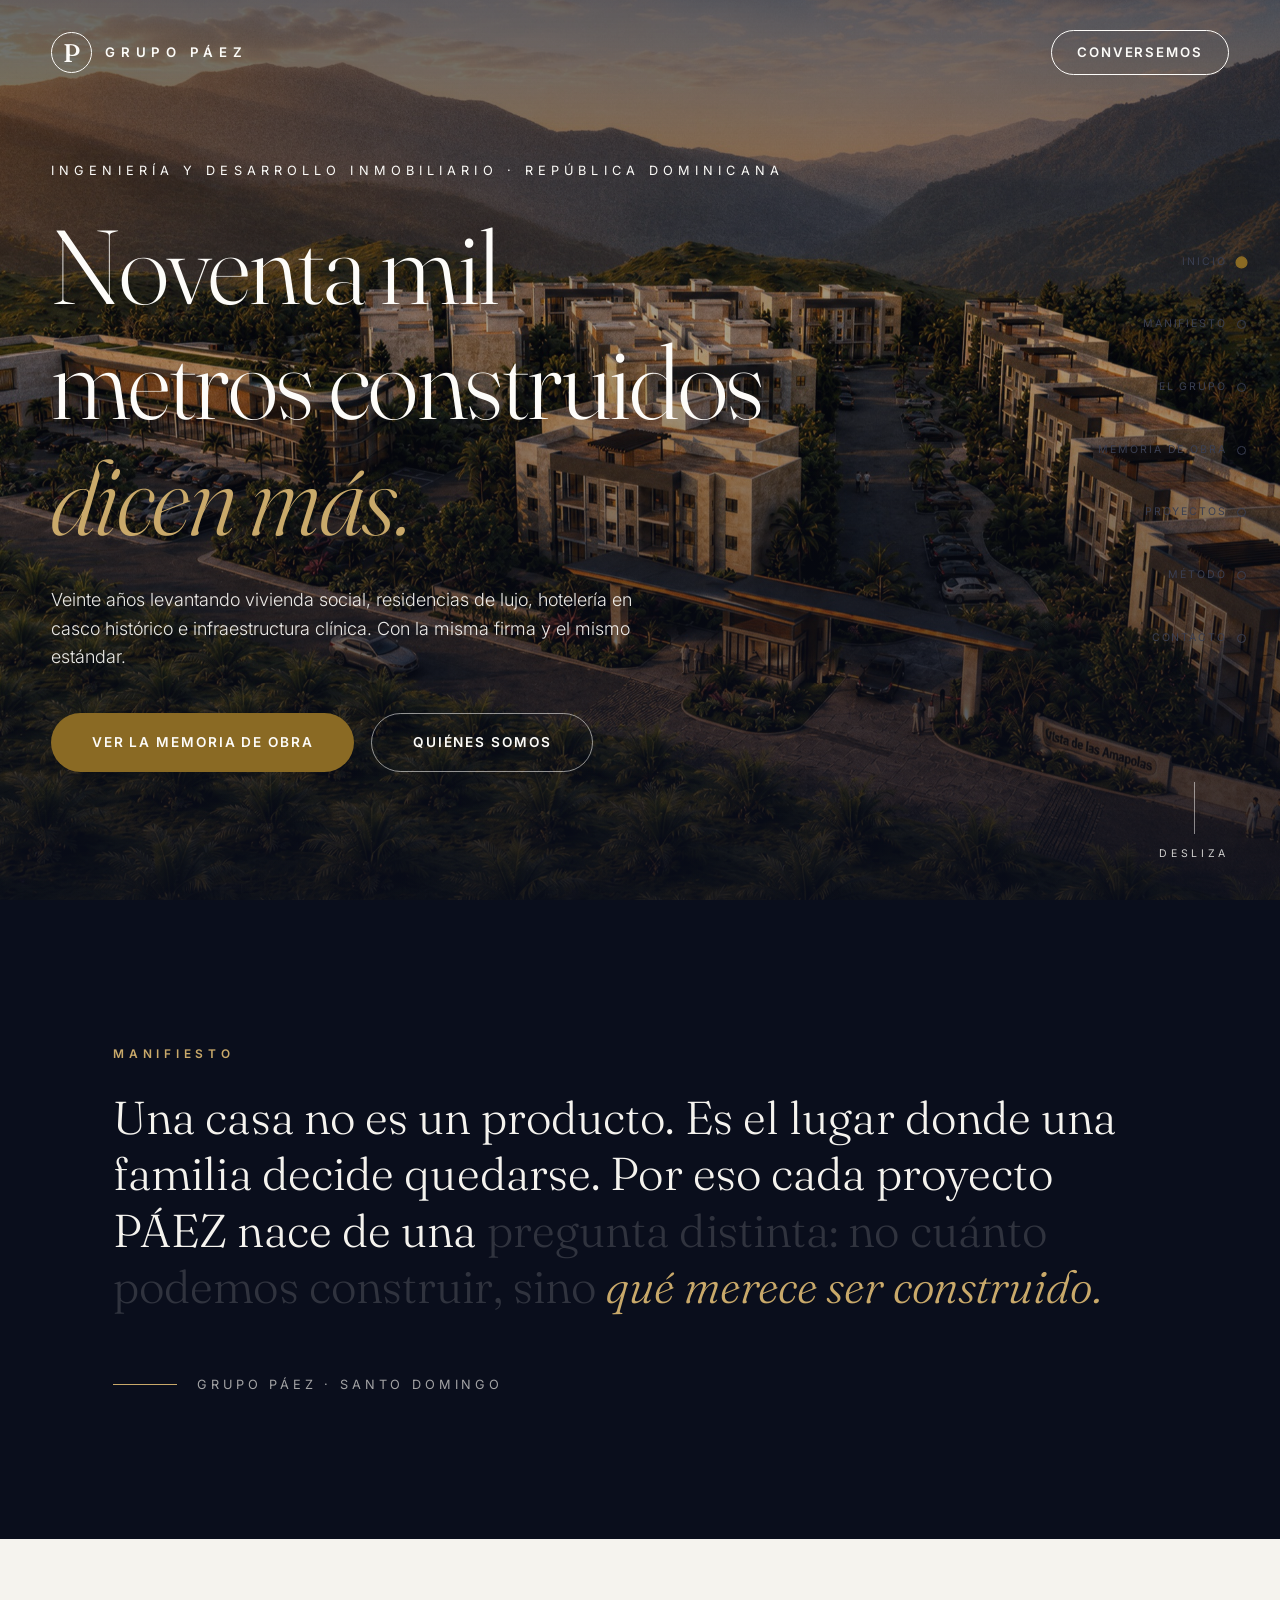
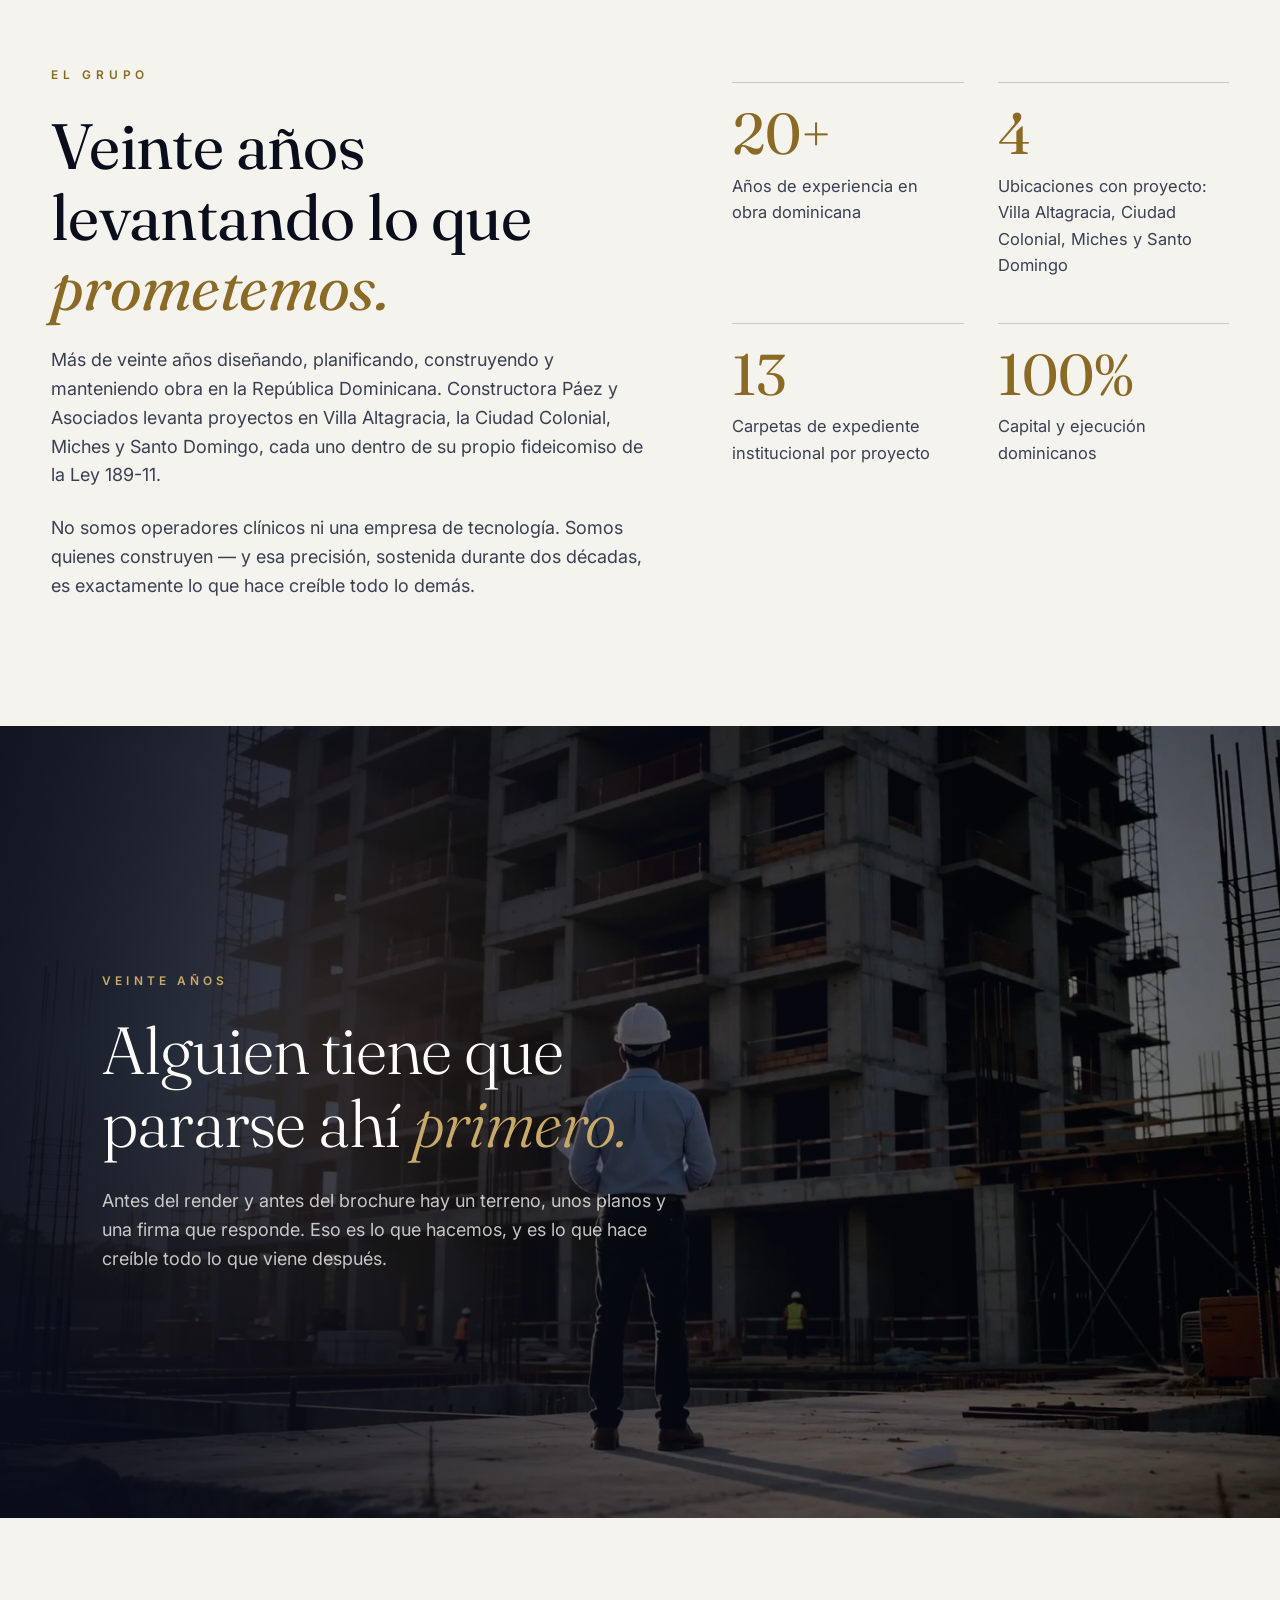
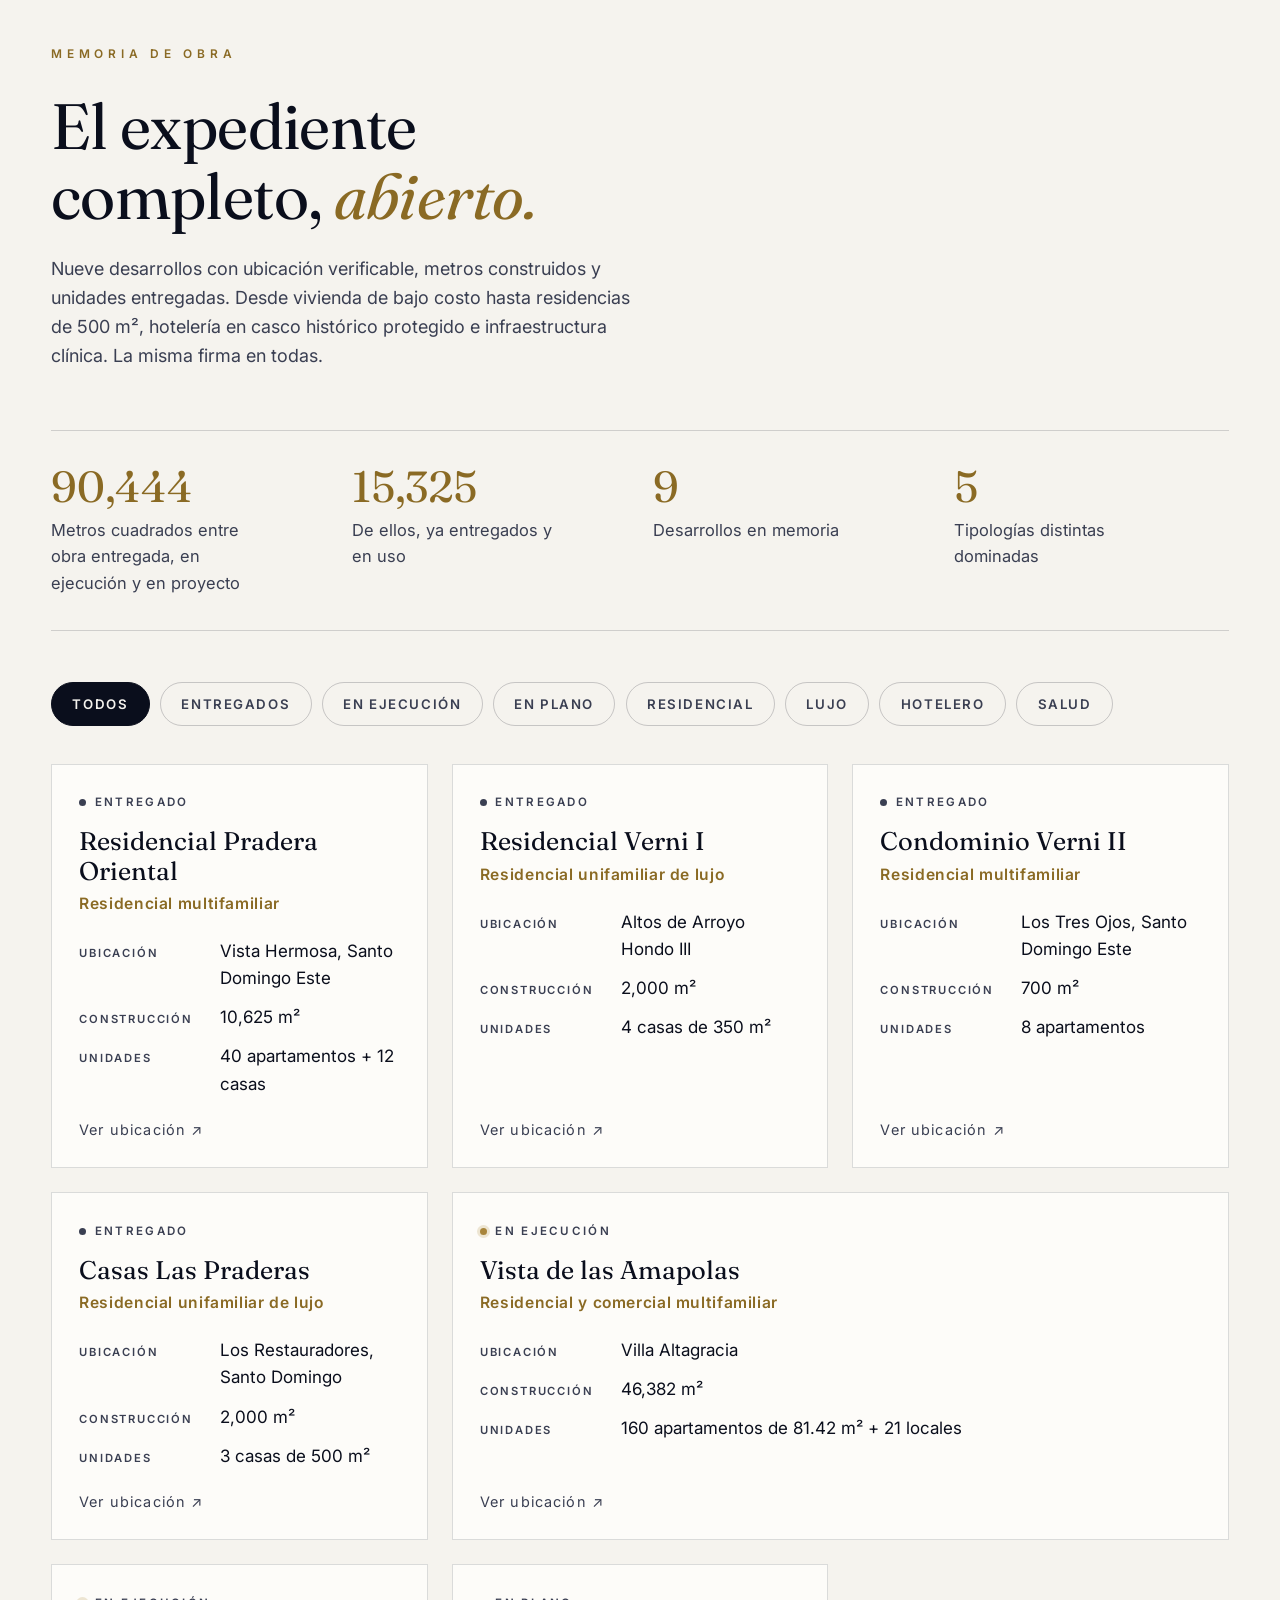
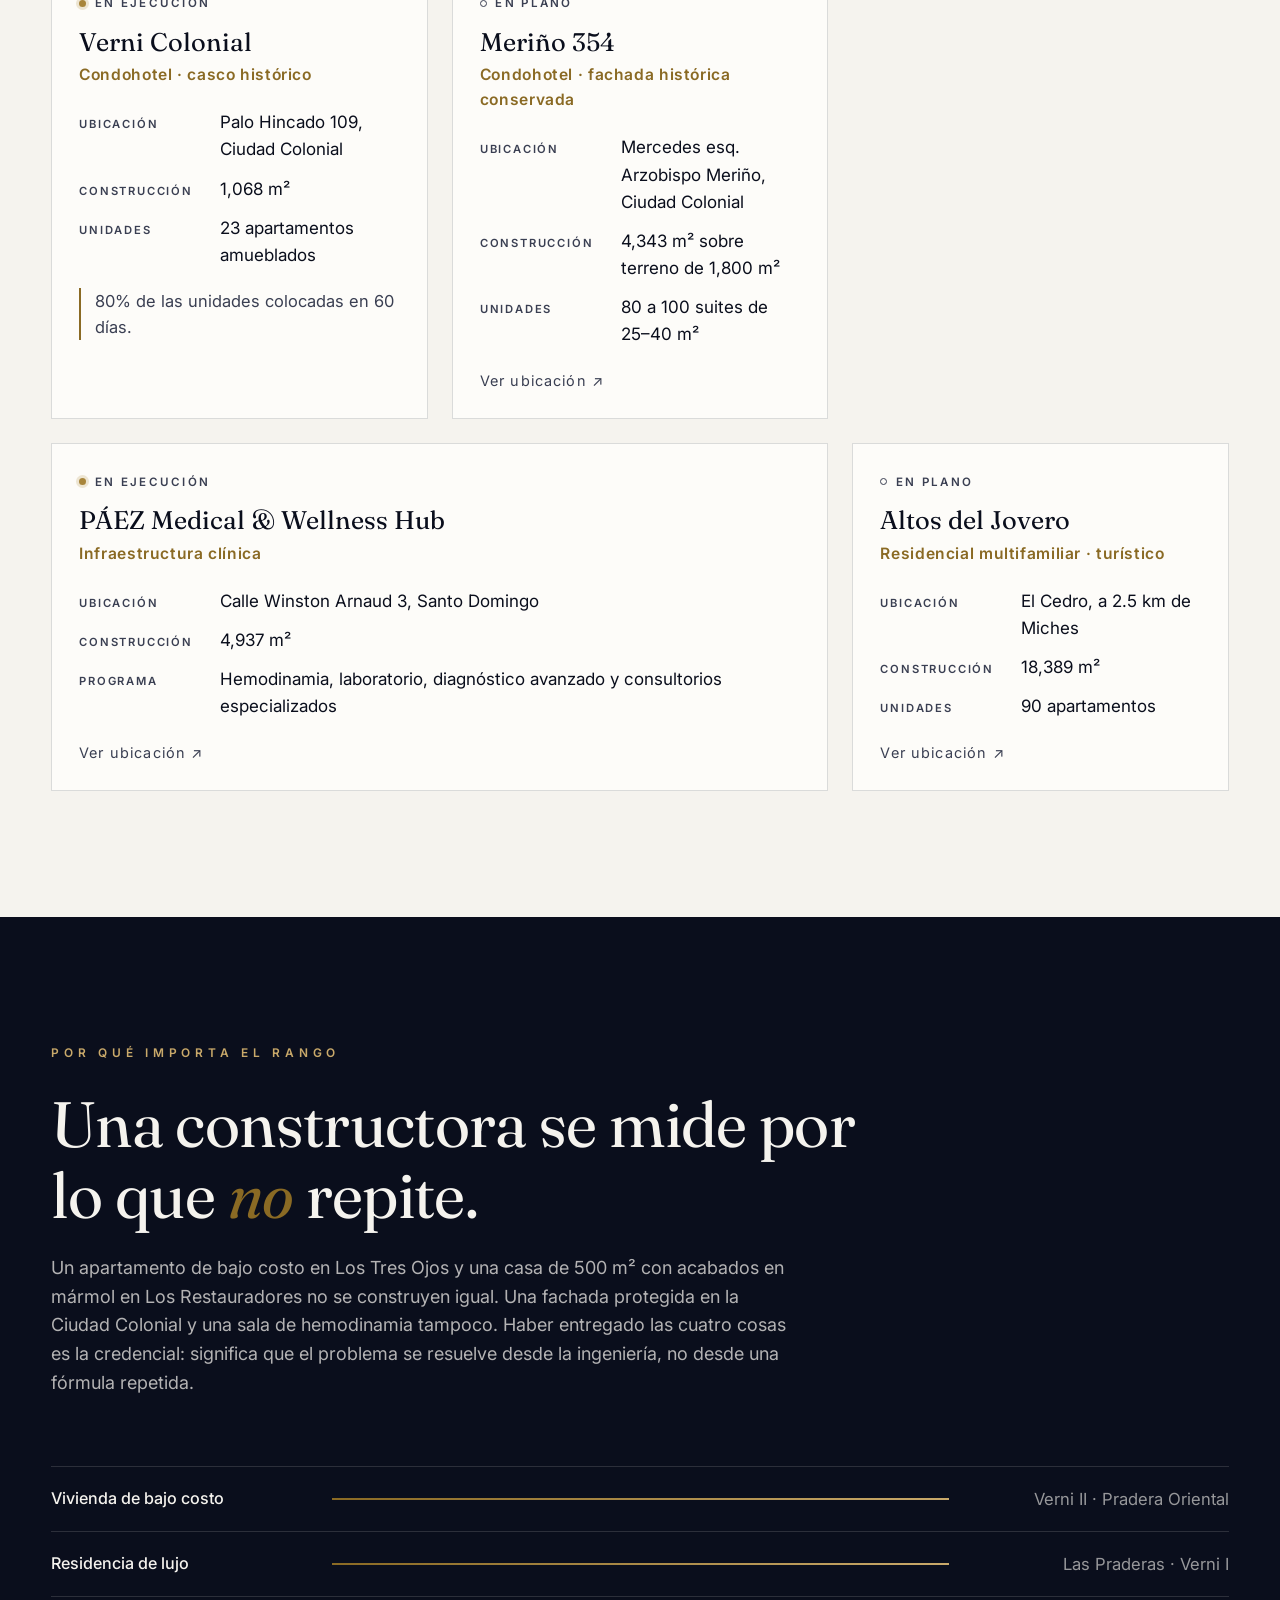
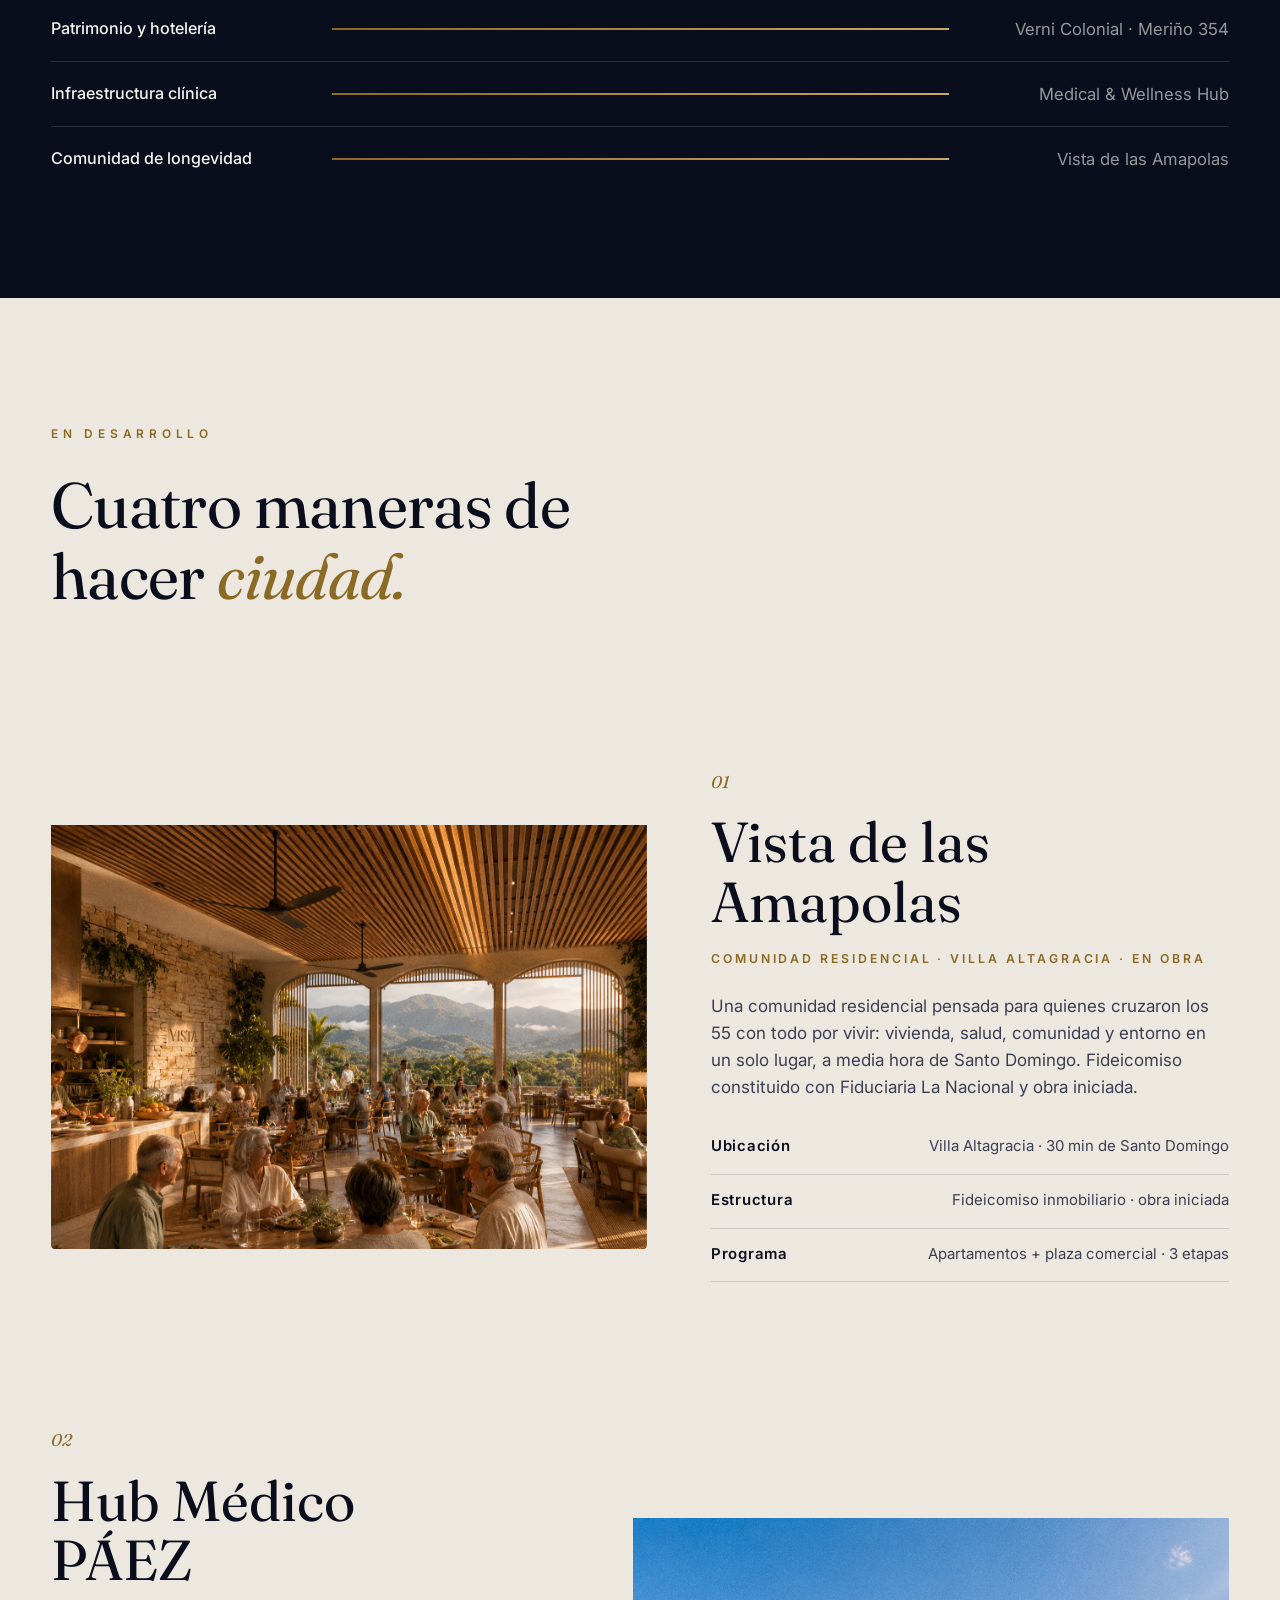
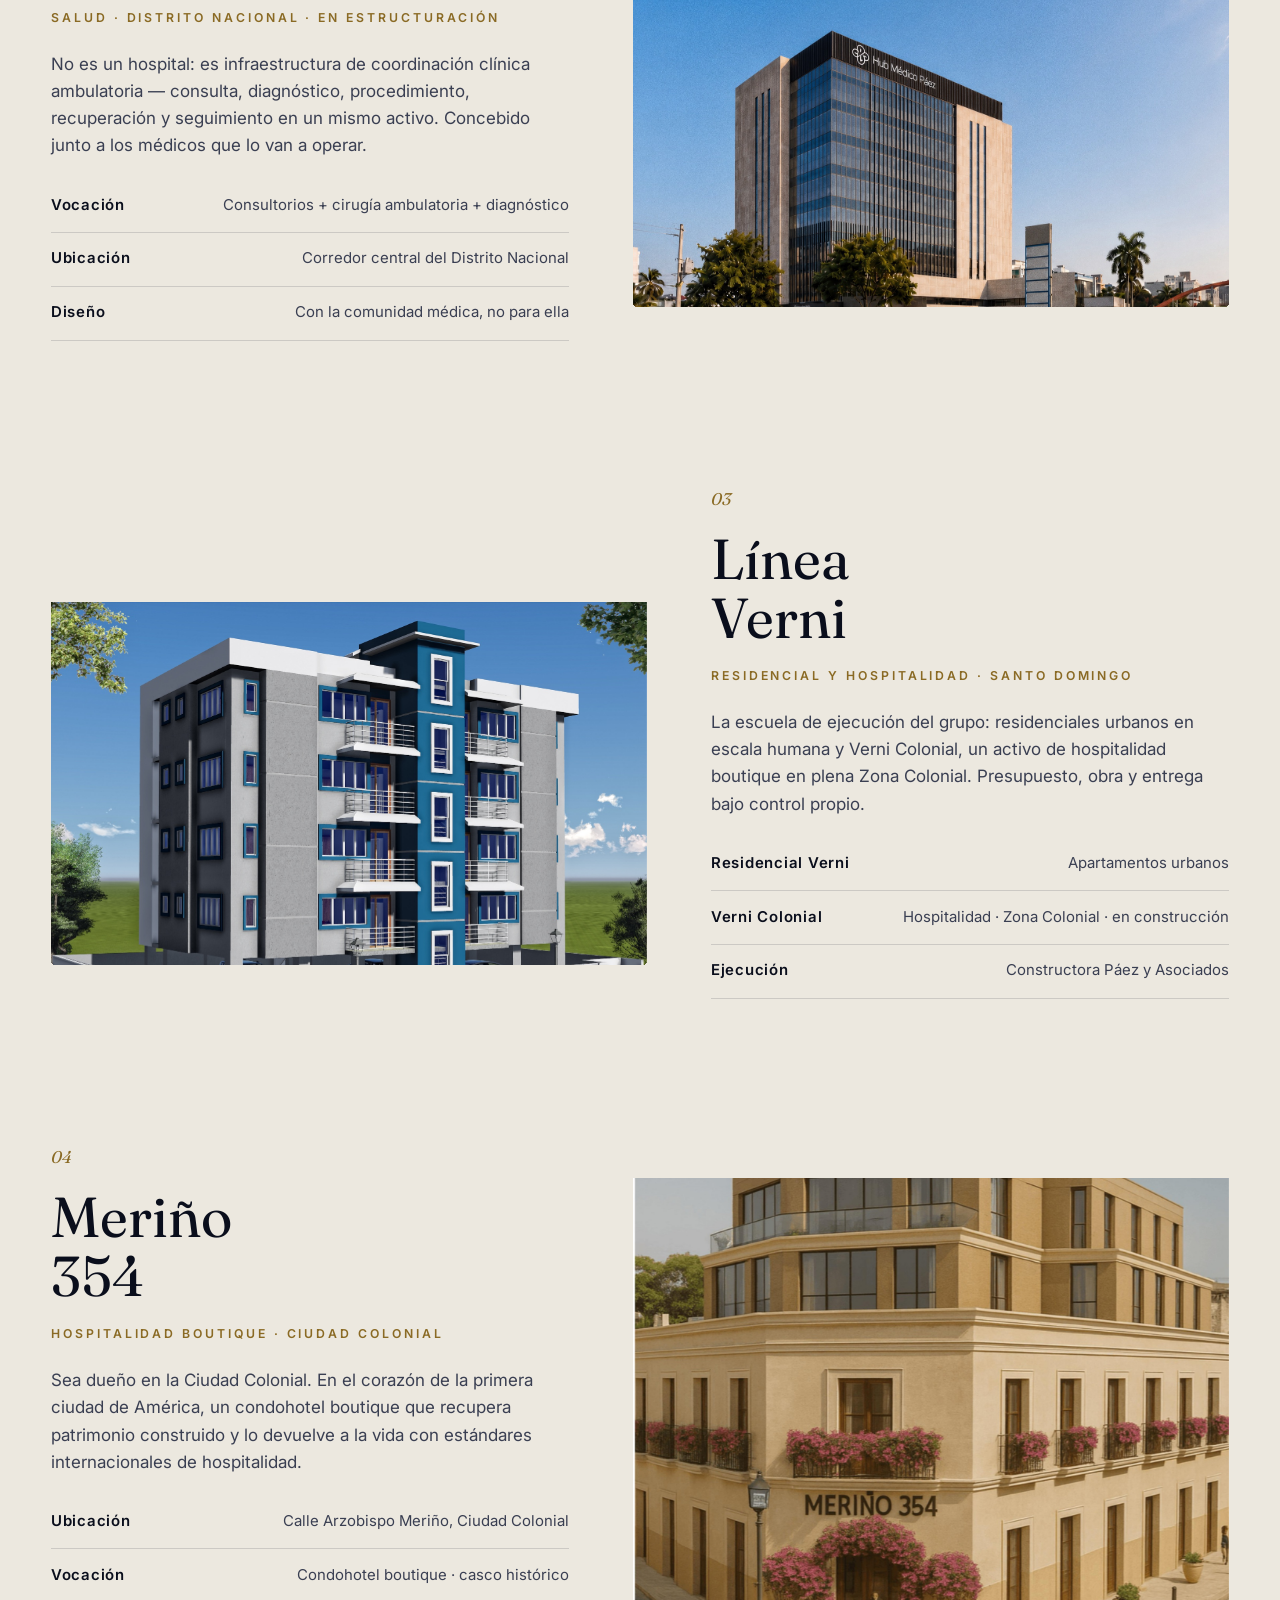
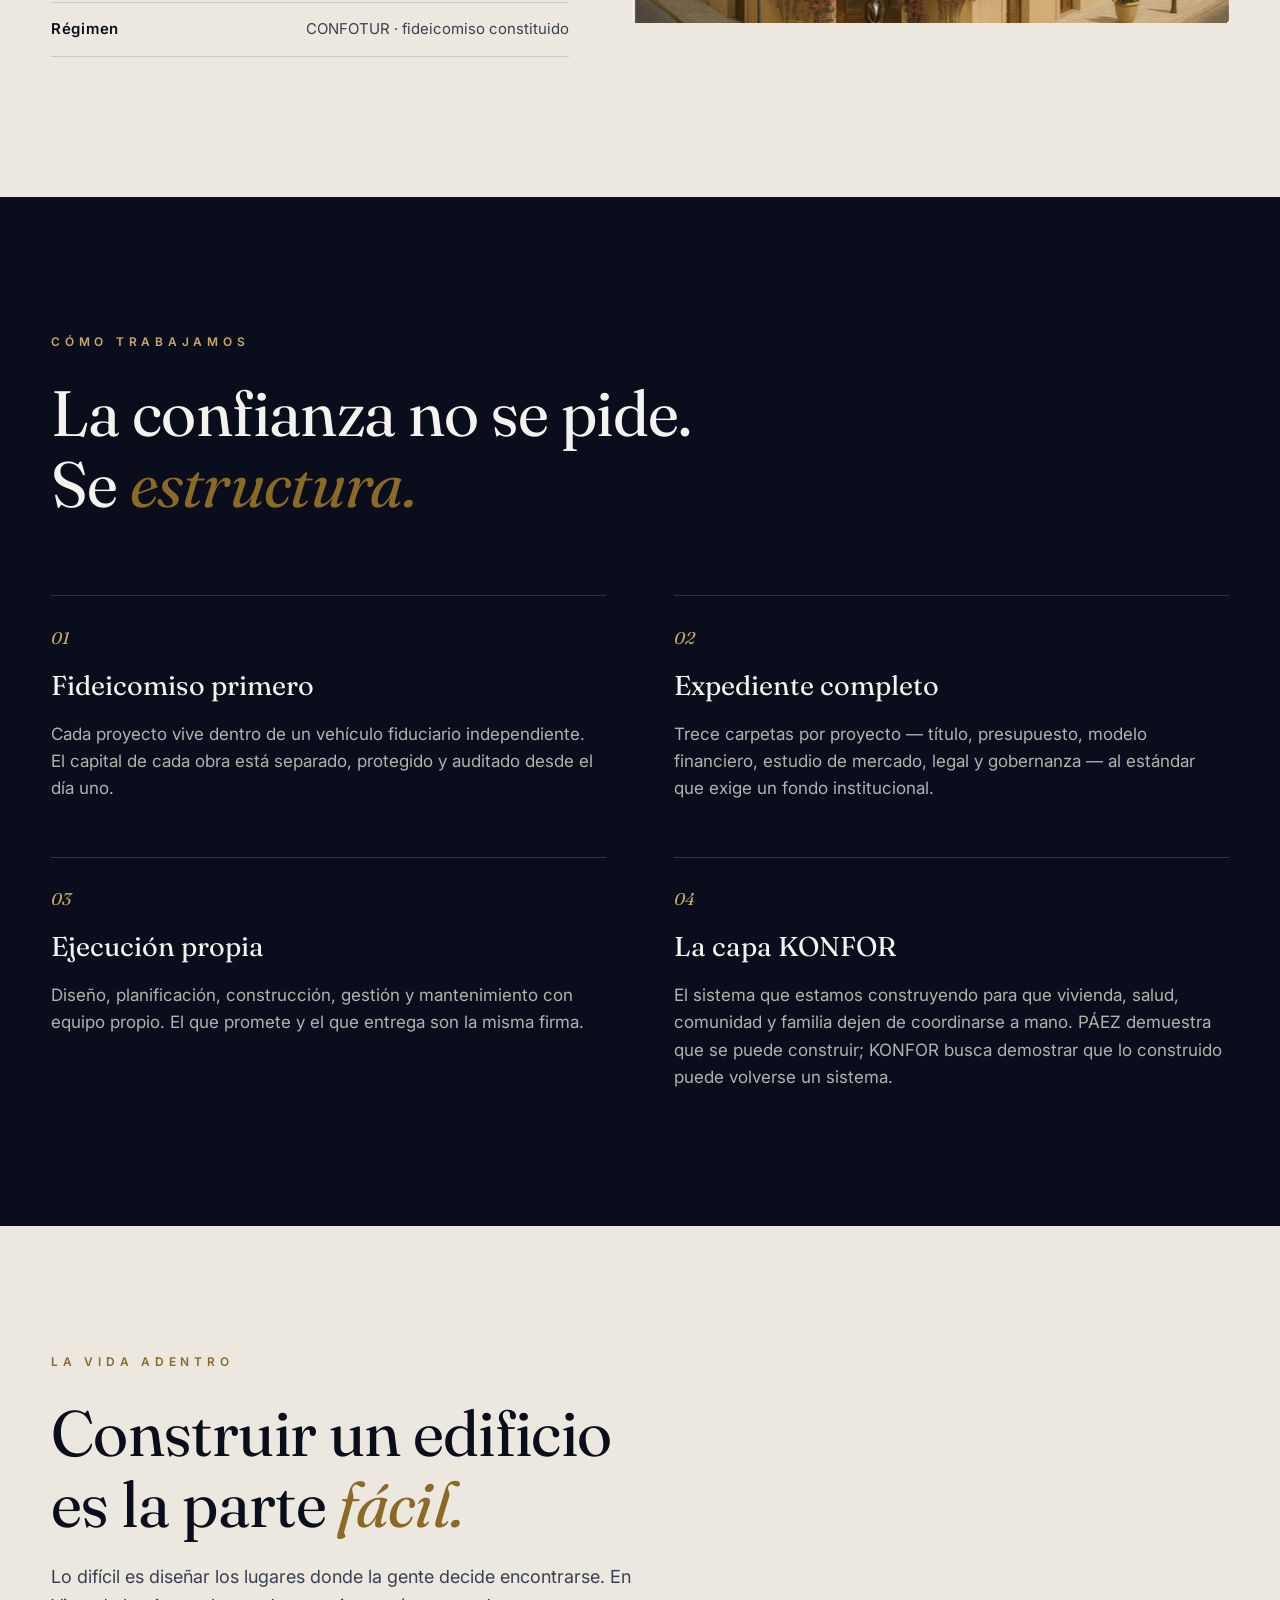
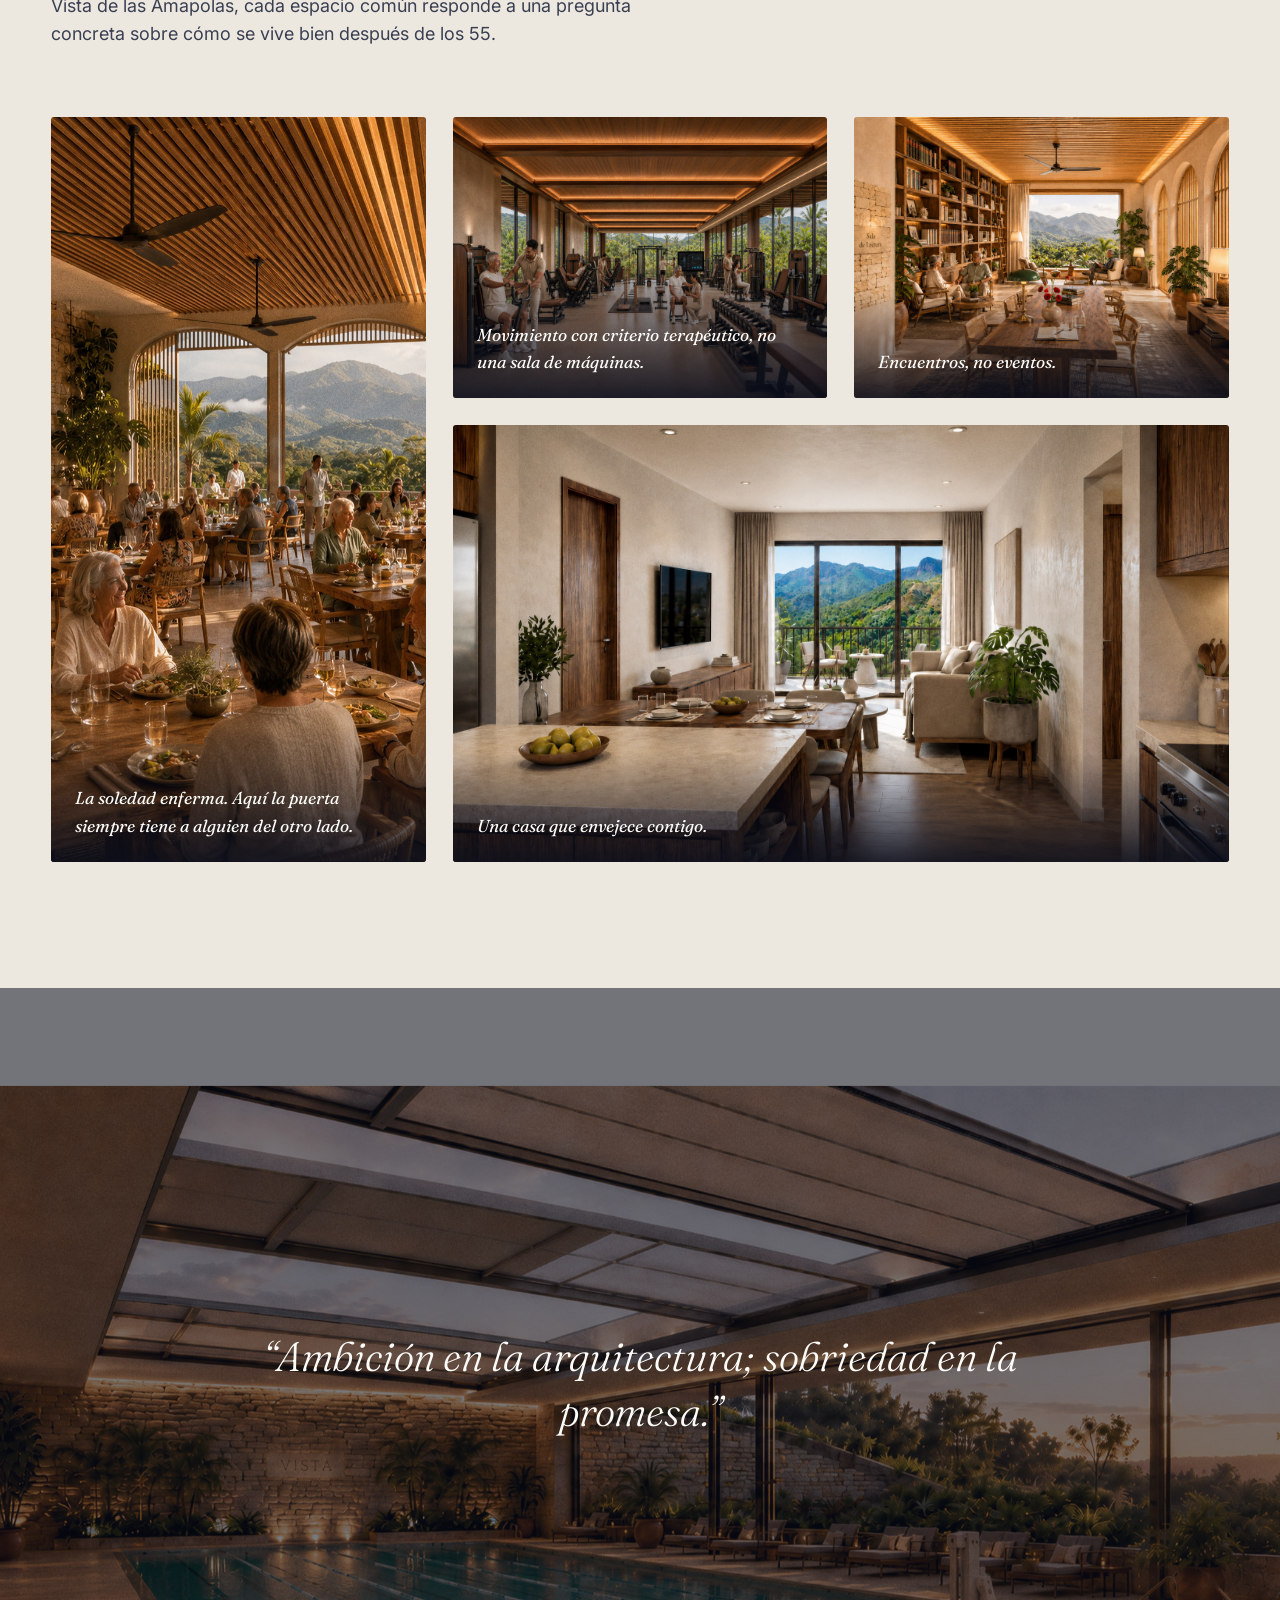
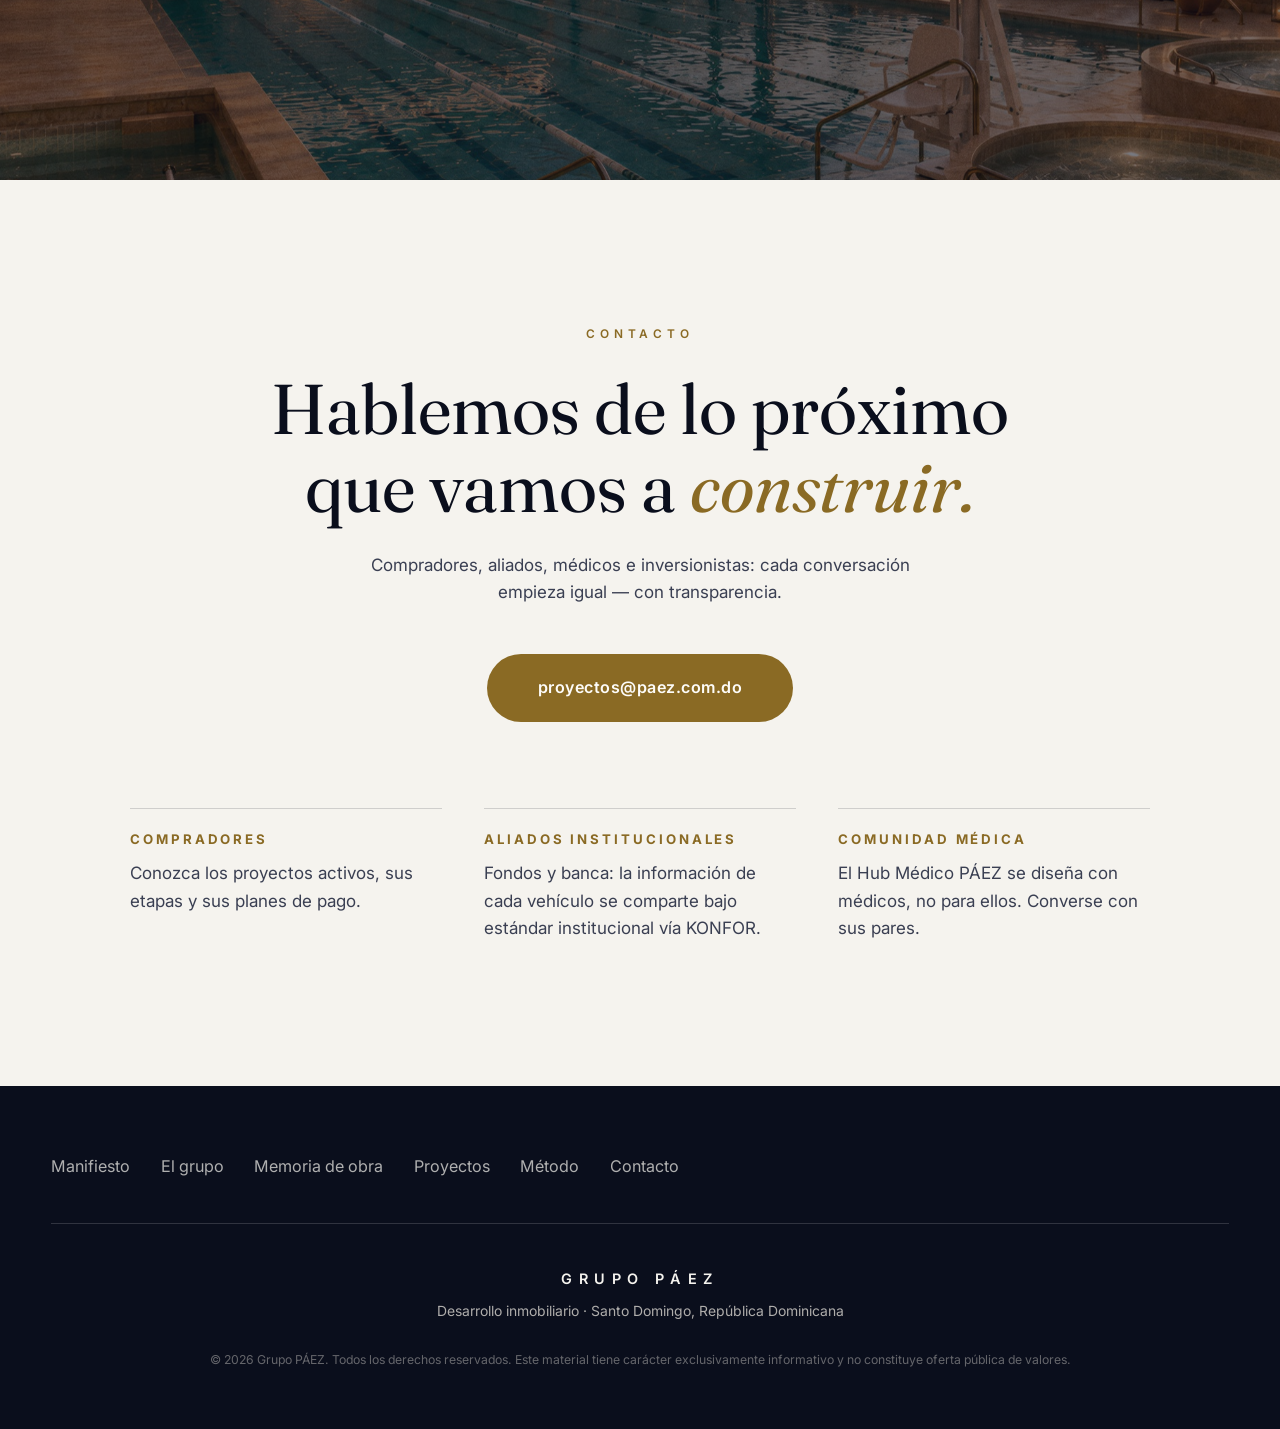
==== index.html @ 021b38b7 "Corrige la memoria de obra contra el inventario oficial del Drive Verni Colonial son 23 unidades, no" ====
<!DOCTYPE html>
<html lang="es">
<head>
<meta charset="UTF-8">
<meta name="viewport" content="width=device-width, initial-scale=1.0">
<title>Grupo PÁEZ — Desarrollo Inmobiliario</title>
<meta name="description" content="Grupo PÁEZ. Desarrollo inmobiliario dominicano con estructura fiduciaria, disciplina institucional y proyectos que transforman la ciudad.">
<link rel="preconnect" href="https://fonts.googleapis.com">
<link rel="preconnect" href="https://fonts.gstatic.com" crossorigin>
<link href="https://fonts.googleapis.com/css2?family=Fraunces:opsz,wght@9..144,300;9..144,400;9..144,500;9..144,600&family=Inter:wght@300;400;500;600&display=swap" rel="stylesheet">
<link rel="canonical" href="https://paez.com.do/">
<meta property="og:type" content="website">
<meta property="og:site_name" content="Grupo PÁEZ">
<meta property="og:locale" content="es_DO">
<meta property="og:url" content="https://paez.com.do/">
<meta property="og:title" content="Grupo PÁEZ — 90,444 m² construidos">
<meta property="og:description" content="Grupo PÁEZ. Desarrollo inmobiliario dominicano con estructura fiduciaria, disciplina institucional y proyectos que transforman la ciudad.">
<meta property="og:image" content="https://paez.com.do/assets/og/og-home.jpg">
<meta property="og:image:width" content="1200">
<meta property="og:image:height" content="630">
<meta name="twitter:card" content="summary_large_image">
<meta name="twitter:title" content="Grupo PÁEZ — 90,444 m² construidos">
<meta name="twitter:description" content="Grupo PÁEZ. Desarrollo inmobiliario dominicano con estructura fiduciaria, disciplina institucional y proyectos que transforman la ciudad.">
<meta name="twitter:image" content="https://paez.com.do/assets/og/og-home.jpg">
<meta name="theme-color" content="#0a0e1c">
<link rel="icon" href="assets/favicon.svg" type="image/svg+xml">
<script type="application/ld+json">{"@context": "https://schema.org", "@type": ["Organization", "LocalBusiness"], "name": "Grupo PÁEZ", "legalName": "Constructora Páez y Asociados, S.R.L.", "url": "https://paez.com.do", "email": "proyectos@paez.com.do", "description": "Ingeniería y desarrollo inmobiliario en República Dominicana. 90,444 m² construidos en vivienda, hotelería patrimonial e infraestructura clínica.", "address": {"@type": "PostalAddress", "addressLocality": "Santo Domingo", "addressCountry": "DO"}, "areaServed": {"@type": "Country", "name": "República Dominicana"}, "knowsAbout": ["Desarrollo inmobiliario", "Construcción", "Fideicomiso inmobiliario Ley 189-11"], "subOrganization": {"@type": "Organization", "name": "KONFOR", "url": "https://konfor.do"}}</script>
<link rel="stylesheet" href="styles.css?v=20260801x">
</head>
<body>
<a class="skip-link" href="#contenido">Ir al contenido</a>

<!-- Preloader -->
<div class="preloader" id="preloader" aria-hidden="true">
  <div class="preloader-mark">
    <span class="preloader-letter">P</span>
    <span class="preloader-line"></span>
  </div>
  <p class="preloader-word">PÁEZ</p>
</div>

<!-- Progress bar -->
<div class="progress-bar" id="progressBar" aria-hidden="true"></div>

<!-- Chapter nav -->
<nav class="chapter-nav" id="chapterNav" aria-label="Capítulos">
  <a href="#inicio" data-chapter="inicio"><i></i><span>Inicio</span></a>
  <a href="#manifiesto" data-chapter="manifiesto"><i></i><span>Manifiesto</span></a>
  <a href="#legado" data-chapter="legado"><i></i><span>El grupo</span></a>
  <a href="#memoria" data-chapter="memoria"><i></i><span>Memoria de obra</span></a>
  <a href="#proyectos" data-chapter="proyectos"><i></i><span>Proyectos</span></a>
  <a href="#metodo" data-chapter="metodo"><i></i><span>Método</span></a>
  <a href="#contacto" data-chapter="contacto"><i></i><span>Contacto</span></a>
</nav>

<!-- Header -->
<header class="site-header" id="siteHeader">
  <a class="brand" href="#inicio">
    <span class="brand-mark">P</span>
    <span class="brand-name">GRUPO PÁEZ</span>
  </a>
  <a class="header-cta" href="#contacto">Conversemos</a>
</header>

<main id="contenido">

<!-- ============ HERO ============ -->
<section class="hero" id="inicio">
  <div class="hero-media">
    <img src="assets/vista_aerea.jpg" alt="Vista de las Amapolas al atardecer, entre montañas" class="hero-img" id="heroImg" width="2400" height="1350" loading="lazy" decoding="async" srcset="assets/vista_aerea-900.jpg 900w, assets/vista_aerea.jpg 1600w" sizes="(max-width:900px) 100vw, 1600px">
    <div class="hero-veil"></div>
  </div>
  <div class="hero-content">
    <p class="hero-kicker reveal-line"><span>Ingeniería y desarrollo inmobiliario · República Dominicana</span></p>
    <h1 class="hero-title">
      <span class="hero-title-line"><span>Noventa mil</span></span>
      <span class="hero-title-line"><span>metros construidos</span></span>
      <span class="hero-title-line"><span class="accent">dicen más.</span></span>
    </h1>
    <p class="hero-sub reveal-line"><span>Veinte años levantando vivienda social, residencias de lujo, hotelería en casco histórico e infraestructura clínica. Con la misma firma y el mismo estándar.</span></p>
    <div class="hero-actions">
      <a href="#memoria" class="btn btn-solid" data-magnetic>Ver la memoria de obra</a>
      <a href="#manifiesto" class="btn btn-ghost" data-magnetic>Quiénes somos</a>
    </div>
  </div>
  <div class="hero-scrollcue" aria-hidden="true">
    <span></span>
    <p>Desliza</p>
  </div>
</section>

<!-- ============ MANIFIESTO ============ -->
<section class="manifesto" id="manifiesto">
  <div class="manifesto-inner">
    <p class="section-kicker">Manifiesto</p>
    <h2 class="manifesto-text" id="manifestoText">
      Una casa no es un producto. Es el lugar donde una familia decide quedarse. Por eso cada proyecto PÁEZ nace de una pregunta distinta: no cuánto podemos construir, sino <em>qué merece ser construido.</em>
    </h2>
    <div class="manifesto-sign">
      <span class="sign-line"></span>
      <p>Grupo PÁEZ · Santo Domingo</p>
    </div>
  </div>
</section>

<!-- ============ LEGADO / CIFRAS ============ -->
<section class="legacy" id="legado">
  <div class="legacy-grid">
    <div class="legacy-copy">
      <p class="section-kicker">El grupo</p>
      <h2 class="section-title">Veinte años<br>levantando lo que<br><span class="accent">prometemos.</span></h2>
      <p class="section-body">Más de veinte años diseñando, planificando, construyendo y manteniendo obra en la República Dominicana. Constructora Páez y Asociados levanta proyectos en Villa Altagracia, la Ciudad Colonial, Miches y Santo Domingo, cada uno dentro de su propio fideicomiso de la Ley 189-11.</p>
      <p class="section-body">No somos operadores clínicos ni una empresa de tecnología. Somos quienes construyen — y esa precisión, sostenida durante dos décadas, es exactamente lo que hace creíble todo lo demás.</p>
    </div>
    <div class="legacy-stats">
      <div class="stat" data-count="20" data-suffix="+"><span class="stat-num">0</span><span class="stat-label">Años de experiencia en obra dominicana</span></div>
      <div class="stat" data-count="4"><span class="stat-num" data-suffix="">0</span><span class="stat-label">Ubicaciones con proyecto: Villa Altagracia, Ciudad Colonial, Miches y Santo Domingo</span></div>
      <div class="stat" data-count="13"><span class="stat-num" data-suffix="">0</span><span class="stat-label">Carpetas de expediente institucional por proyecto</span></div>
      <div class="stat" data-count="100" data-suffix="%"><span class="stat-num">0</span><span class="stat-label">Capital y ejecución dominicanos</span></div>
    </div>
  </div>
</section>


<!-- ============ ESCENA: quién construye ============ -->
<section class="escena escena--izq" data-reveal>
  <img class="escena-img" src="assets/film/torre_obra.jpg" alt="Un ingeniero frente a una torre en construcción al amanecer" loading="lazy" width="1600" height="900">
  <div class="escena-veil"></div>
  <div class="escena-inner">
    <p class="escena-eyebrow">Veinte años</p>
    <h2 class="escena-title">Alguien tiene que<br>pararse ahí <em>primero.</em></h2>
    <p class="escena-sub">Antes del render y antes del brochure hay un terreno, unos planos y una firma que responde. Eso es lo que hacemos, y es lo que hace creíble todo lo que viene después.</p>
  </div>
</section>

<!-- ============ MEMORIA DE OBRA ============ -->
<section class="record" id="memoria">
  <div class="record-head">
    <p class="section-kicker">Memoria de obra</p>
    <h2 class="section-title">El expediente<br>completo, <span class="accent">abierto.</span></h2>
    <p class="section-body">Nueve desarrollos con ubicación verificable, metros construidos y unidades entregadas. Desde vivienda de bajo costo hasta residencias de 500 m², hotelería en casco histórico protegido e infraestructura clínica. La misma firma en todas.</p>
  </div>

  <div class="record-totals">
    <div class="rt" data-count="90444"><span class="rt-num">0</span><span class="rt-label">Metros cuadrados entre obra entregada, en ejecución y en proyecto</span></div>
    <div class="rt" data-count="15325"><span class="rt-num">0</span><span class="rt-label">De ellos, ya entregados y en uso</span></div>
    <div class="rt" data-count="9"><span class="rt-num">0</span><span class="rt-label">Desarrollos en memoria</span></div>
    <div class="rt" data-count="5"><span class="rt-num">0</span><span class="rt-label">Tipologías distintas dominadas</span></div>
  </div>

  <div class="record-filters" role="group" aria-label="Filtrar memoria de obra">
    <button class="rf active" data-filter="todos">Todos</button>
    <button class="rf" data-filter="entregado">Entregados</button>
    <button class="rf" data-filter="ejecucion">En ejecución</button>
    <button class="rf" data-filter="plano">En plano</button>
    <button class="rf" data-filter="residencial">Residencial</button>
    <button class="rf" data-filter="lujo">Lujo</button>
    <button class="rf" data-filter="hotelero">Hotelero</button>
    <button class="rf" data-filter="salud">Salud</button>
  </div>

  <div class="record-list" id="recordList">

    <article class="rec" data-tags="entregado residencial">
      <div class="rec-status"><span class="dot dot--done"></span>Entregado</div>
      <h3 class="rec-name">Residencial Pradera Oriental</h3>
      <p class="rec-type">Residencial multifamiliar</p>
      <dl class="rec-data">
        <div><dt>Ubicación</dt><dd>Vista Hermosa, Santo Domingo Este</dd></div>
        <div><dt>Construcción</dt><dd>10,625 m²</dd></div>
        <div><dt>Unidades</dt><dd>40 apartamentos + 12 casas</dd></div>
      </dl>
      <a class="rec-map" href="https://maps.app.goo.gl/dn5qEmDbe8a2Qzgk9" target="_blank" rel="noopener">Ver ubicación ↗</a>
    </article>

    <article class="rec" data-tags="entregado lujo residencial">
      <div class="rec-status"><span class="dot dot--done"></span>Entregado</div>
      <h3 class="rec-name">Residencial Verni I</h3>
      <p class="rec-type">Residencial unifamiliar de lujo</p>
      <dl class="rec-data">
        <div><dt>Ubicación</dt><dd>Altos de Arroyo Hondo III</dd></div>
        <div><dt>Construcción</dt><dd>2,000 m²</dd></div>
        <div><dt>Unidades</dt><dd>4 casas de 350 m²</dd></div>
      </dl>
      <a class="rec-map" href="https://maps.app.goo.gl/zyySwYDjzHJFeAwM9" target="_blank" rel="noopener">Ver ubicación ↗</a>
    </article>

    <article class="rec" data-tags="entregado residencial">
      <div class="rec-status"><span class="dot dot--done"></span>Entregado</div>
      <h3 class="rec-name">Condominio Verni II</h3>
      <p class="rec-type">Residencial multifamiliar</p>
      <dl class="rec-data">
        <div><dt>Ubicación</dt><dd>Los Tres Ojos, Santo Domingo Este</dd></div>
        <div><dt>Construcción</dt><dd>700 m²</dd></div>
        <div><dt>Unidades</dt><dd>8 apartamentos</dd></div>
      </dl>
      <a class="rec-map" href="https://maps.app.goo.gl/Ss1aqb95sHyWwB9v6" target="_blank" rel="noopener">Ver ubicación ↗</a>
    </article>

    <article class="rec" data-tags="entregado lujo residencial">
      <div class="rec-status"><span class="dot dot--done"></span>Entregado</div>
      <h3 class="rec-name">Casas Las Praderas</h3>
      <p class="rec-type">Residencial unifamiliar de lujo</p>
      <dl class="rec-data">
        <div><dt>Ubicación</dt><dd>Los Restauradores, Santo Domingo</dd></div>
        <div><dt>Construcción</dt><dd>2,000 m²</dd></div>
        <div><dt>Unidades</dt><dd>3 casas de 500 m²</dd></div>
      </dl>
      <a class="rec-map" href="https://maps.app.goo.gl/YAPe8mRgSCe1wXT98" target="_blank" rel="noopener">Ver ubicación ↗</a>
    </article>

    <article class="rec rec--major" data-tags="ejecucion residencial">
      <div class="rec-status"><span class="dot dot--live"></span>En ejecución</div>
      <h3 class="rec-name">Vista de las Amapolas</h3>
      <p class="rec-type">Residencial y comercial multifamiliar</p>
      <dl class="rec-data">
        <div><dt>Ubicación</dt><dd>Villa Altagracia</dd></div>
        <div><dt>Construcción</dt><dd>46,382 m²</dd></div>
        <div><dt>Unidades</dt><dd>160 apartamentos de 81.42 m² + 21 locales</dd></div>
      </dl>
      <a class="rec-map" href="https://maps.app.goo.gl/AJhU2QHJd8mcVwWB9" target="_blank" rel="noopener">Ver ubicación ↗</a>
    </article>

    <article class="rec" data-tags="ejecucion hotelero">
      <div class="rec-status"><span class="dot dot--live"></span>En ejecución</div>
      <h3 class="rec-name">Verni Colonial</h3>
      <p class="rec-type">Condohotel · casco histórico</p>
      <dl class="rec-data">
        <div><dt>Ubicación</dt><dd>Palo Hincado 109, Ciudad Colonial</dd></div>
        <div><dt>Construcción</dt><dd>1,068 m²</dd></div>
        <div><dt>Unidades</dt><dd>23 apartamentos amueblados</dd></div>
      </dl>
      <p class="rec-note">80% de las unidades colocadas en 60 días.</p>
    </article>

    <article class="rec" data-tags="plano hotelero">
      <div class="rec-status"><span class="dot dot--plano"></span>En plano</div>
      <h3 class="rec-name">Meriño 354</h3>
      <p class="rec-type">Condohotel · fachada histórica conservada</p>
      <dl class="rec-data">
        <div><dt>Ubicación</dt><dd>Mercedes esq. Arzobispo Meriño, Ciudad Colonial</dd></div>
        <div><dt>Construcción</dt><dd>4,343 m² sobre terreno de 1,800 m²</dd></div>
        <div><dt>Unidades</dt><dd>80 a 100 suites de 25–40 m²</dd></div>
      </dl>
      <a class="rec-map" href="https://maps.app.goo.gl/whvA1PSxQFQbJQV59" target="_blank" rel="noopener">Ver ubicación ↗</a>
    </article>

    <article class="rec rec--major" data-tags="ejecucion salud">
      <div class="rec-status"><span class="dot dot--live"></span>En ejecución</div>
      <h3 class="rec-name">PÁEZ Medical &amp; Wellness Hub</h3>
      <p class="rec-type">Infraestructura clínica</p>
      <dl class="rec-data">
        <div><dt>Ubicación</dt><dd>Calle Winston Arnaud 3, Santo Domingo</dd></div>
        <div><dt>Construcción</dt><dd>4,937 m²</dd></div>
        <div><dt>Programa</dt><dd>Hemodinamia, laboratorio, diagnóstico avanzado y consultorios especializados</dd></div>
      </dl>
      <a class="rec-map" href="https://maps.app.goo.gl/YLkiaoA3AHjz8mSQ7" target="_blank" rel="noopener">Ver ubicación ↗</a>
    </article>

    <article class="rec" data-tags="plano residencial">
      <div class="rec-status"><span class="dot dot--plano"></span>En plano</div>
      <h3 class="rec-name">Altos del Jovero</h3>
      <p class="rec-type">Residencial multifamiliar · turístico</p>
      <dl class="rec-data">
        <div><dt>Ubicación</dt><dd>El Cedro, a 2.5 km de Miches</dd></div>
        <div><dt>Construcción</dt><dd>18,389 m²</dd></div>
        <div><dt>Unidades</dt><dd>90 apartamentos</dd></div>
      </dl>
      <a class="rec-map" href="https://maps.app.goo.gl/v3dU2Zbju9P8oApM6" target="_blank" rel="noopener">Ver ubicación ↗</a>
    </article>

  </div>
  <p class="record-empty" id="recordEmpty" hidden>Ningún desarrollo coincide con ese filtro.</p>
</section>

<!-- ============ EL RANGO ============ -->
<section class="range">
  <div class="range-inner">
    <p class="section-kicker">Por qué importa el rango</p>
    <h2 class="section-title">Una constructora se mide por<br>lo que <span class="accent">no</span> repite.</h2>
    <p class="section-body">Un apartamento de bajo costo en Los Tres Ojos y una casa de 500 m² con acabados en mármol en Los Restauradores no se construyen igual. Una fachada protegida en la Ciudad Colonial y una sala de hemodinamia tampoco. Haber entregado las cuatro cosas es la credencial: significa que el problema se resuelve desde la ingeniería, no desde una fórmula repetida.</p>
    <div class="range-scale">
      <div class="rs" data-reveal><span class="rs-tag">Vivienda de bajo costo</span><span class="rs-bar"></span><span class="rs-ex">Verni II · Pradera Oriental</span></div>
      <div class="rs" data-reveal><span class="rs-tag">Residencia de lujo</span><span class="rs-bar"></span><span class="rs-ex">Las Praderas · Verni I</span></div>
      <div class="rs" data-reveal><span class="rs-tag">Patrimonio y hotelería</span><span class="rs-bar"></span><span class="rs-ex">Verni Colonial · Meriño 354</span></div>
      <div class="rs" data-reveal><span class="rs-tag">Infraestructura clínica</span><span class="rs-bar"></span><span class="rs-ex">Medical &amp; Wellness Hub</span></div>
      <div class="rs" data-reveal><span class="rs-tag">Comunidad de longevidad</span><span class="rs-bar"></span><span class="rs-ex">Vista de las Amapolas</span></div>
    </div>
  </div>
</section>

<!-- ============ PROYECTOS ============ -->
<section class="projects" id="proyectos">
  <div class="projects-head">
    <p class="section-kicker">En desarrollo</p>
    <h2 class="section-title">Cuatro maneras de<br>hacer <span class="accent">ciudad.</span></h2>
  </div>

  <!-- Vista de las Amapolas -->
  <article class="project" data-project>
    <div class="project-media">
      <img src="assets/vista_comedor.jpg" alt="Residentes cenando en el comedor comunitario de Vista de las Amapolas" data-parallax="0.12" width="1920" height="1226" loading="lazy" decoding="async" srcset="assets/vista_comedor-900.jpg 900w, assets/vista_comedor.jpg 1600w" sizes="(max-width:900px) 100vw, 1600px">
    </div>
    <div class="project-info">
      <span class="project-index">01</span>
      <h3 class="project-name">Vista de las<br>Amapolas</h3>
      <p class="project-tag">Comunidad residencial · Villa Altagracia · En obra</p>
      <p class="project-desc">Una comunidad residencial pensada para quienes cruzaron los 55 con todo por vivir: vivienda, salud, comunidad y entorno en un solo lugar, a media hora de Santo Domingo. Fideicomiso constituido con Fiduciaria La Nacional y obra iniciada.</p>
      <ul class="project-facts">
        <li><strong>Ubicación</strong><span>Villa Altagracia · 30 min de Santo Domingo</span></li>
        <li><strong>Estructura</strong><span>Fideicomiso inmobiliario · obra iniciada</span></li>
        <li><strong>Programa</strong><span>Apartamentos + plaza comercial · 3 etapas</span></li>
      </ul>
    </div>
  </article>

  <!-- Hub Médico -->
  <article class="project project--alt" data-project>
    <div class="project-media">
      <img src="assets/hub_torre.jpg" alt="Hub Médico PÁEZ — torre sobre la avenida" data-parallax="0.12" width="2000" height="1323" loading="lazy" decoding="async" srcset="assets/hub_torre-900.jpg 900w, assets/hub_torre.jpg 1600w" sizes="(max-width:900px) 100vw, 1600px">
    </div>
    <div class="project-info">
      <span class="project-index">02</span>
      <h3 class="project-name">Hub Médico<br>PÁEZ</h3>
      <p class="project-tag">Salud · Distrito Nacional · En estructuración</p>
      <p class="project-desc">No es un hospital: es infraestructura de coordinación clínica ambulatoria — consulta, diagnóstico, procedimiento, recuperación y seguimiento en un mismo activo. Concebido junto a los médicos que lo van a operar.</p>
      <ul class="project-facts">
        <li><strong>Vocación</strong><span>Consultorios + cirugía ambulatoria + diagnóstico</span></li>
        <li><strong>Ubicación</strong><span>Corredor central del Distrito Nacional</span></li>
        <li><strong>Diseño</strong><span>Con la comunidad médica, no para ella</span></li>
      </ul>
    </div>
  </article>

  <!-- Verni -->
  <article class="project" data-project>
    <div class="project-media">
      <img src="assets/01_Verni_Colonial_Exterior.jpg" alt="Residencial Verni II — exterior" data-parallax="0.12" width="1920" height="1543" loading="lazy" decoding="async" srcset="assets/01_Verni_Colonial_Exterior-900.jpg 900w, assets/01_Verni_Colonial_Exterior.jpg 1600w" sizes="(max-width:900px) 100vw, 1600px">
    </div>
    <div class="project-info">
      <span class="project-index">03</span>
      <h3 class="project-name">Línea<br>Verni</h3>
      <p class="project-tag">Residencial y hospitalidad · Santo Domingo</p>
      <p class="project-desc">La escuela de ejecución del grupo: residenciales urbanos en escala humana y Verni Colonial, un activo de hospitalidad boutique en plena Zona Colonial. Presupuesto, obra y entrega bajo control propio.</p>
      <ul class="project-facts">
        <li><strong>Residencial Verni</strong><span>Apartamentos urbanos</span></li>
        <li><strong>Verni Colonial</strong><span>Hospitalidad · Zona Colonial · en construcción</span></li>
        <li><strong>Ejecución</strong><span>Constructora Páez y Asociados</span></li>
      </ul>
    </div>
  </article>

  <!-- Merino 354 -->
  <article class="project project--alt" data-project>
    <div class="project-media">
      <img src="assets/merino_354.jpg" alt="Meriño 354 — esquina en la Ciudad Colonial" data-parallax="0.12" width="1600" height="1770" loading="lazy" decoding="async" srcset="assets/merino_354-900.jpg 900w, assets/merino_354.jpg 1600w" sizes="(max-width:900px) 100vw, 1600px">
    </div>
    <div class="project-info">
      <span class="project-index">04</span>
      <h3 class="project-name">Meriño<br>354</h3>
      <p class="project-tag">Hospitalidad boutique · Ciudad Colonial</p>
      <p class="project-desc">Sea dueño en la Ciudad Colonial. En el corazón de la primera ciudad de América, un condohotel boutique que recupera patrimonio construido y lo devuelve a la vida con estándares internacionales de hospitalidad.</p>
      <ul class="project-facts">
        <li><strong>Ubicación</strong><span>Calle Arzobispo Meriño, Ciudad Colonial</span></li>
        <li><strong>Vocación</strong><span>Condohotel boutique · casco histórico</span></li>
        <li><strong>Régimen</strong><span>CONFOTUR · fideicomiso constituido</span></li>
      </ul>
    </div>
  </article>
</section>

<!-- ============ MÉTODO ============ -->
<section class="method" id="metodo">
  <div class="method-inner">
    <p class="section-kicker">Cómo trabajamos</p>
    <h2 class="section-title">La confianza no se pide.<br>Se <span class="accent">estructura.</span></h2>
    <div class="method-steps">
      <div class="method-step" data-step>
        <span class="method-num">01</span>
        <h3>Fideicomiso primero</h3>
        <p>Cada proyecto vive dentro de un vehículo fiduciario independiente. El capital de cada obra está separado, protegido y auditado desde el día uno.</p>
      </div>
      <div class="method-step" data-step>
        <span class="method-num">02</span>
        <h3>Expediente completo</h3>
        <p>Trece carpetas por proyecto — título, presupuesto, modelo financiero, estudio de mercado, legal y gobernanza — al estándar que exige un fondo institucional.</p>
      </div>
      <div class="method-step" data-step>
        <span class="method-num">03</span>
        <h3>Ejecución propia</h3>
        <p>Diseño, planificación, construcción, gestión y mantenimiento con equipo propio. El que promete y el que entrega son la misma firma.</p>
      </div>
      <div class="method-step" data-step>
        <span class="method-num">04</span>
        <h3>La capa KONFOR</h3>
        <p>El sistema que estamos construyendo para que vivienda, salud, comunidad y familia dejen de coordinarse a mano. PÁEZ demuestra que se puede construir; KONFOR busca demostrar que lo construido puede volverse un sistema.</p>
      </div>
    </div>
  </div>
</section>

<!-- ============ GALERÍA DE VIDA ============ -->
<section class="gallery">
  <div class="gallery-head">
    <p class="section-kicker">La vida adentro</p>
    <h2 class="section-title">Construir un edificio<br>es la parte <span class="accent">fácil.</span></h2>
    <p class="section-body">Lo difícil es diseñar los lugares donde la gente decide encontrarse. En Vista de las Amapolas, cada espacio común responde a una pregunta concreta sobre cómo se vive bien después de los 55.</p>
  </div>
  <div class="gallery-grid">
    <figure class="gfig gfig--tall" data-reveal>
      <img src="assets/vista_comedor.jpg" alt="Residentes cenando juntos con vista a la montaña" loading="lazy" width="1920" height="1226" srcset="assets/vista_comedor-900.jpg 900w, assets/vista_comedor.jpg 1600w" sizes="(max-width:900px) 100vw, 1600px">
      <figcaption>La soledad enferma. Aquí la puerta siempre tiene a alguien del otro lado.</figcaption>
    </figure>
    <figure class="gfig" data-reveal>
      <img src="assets/vista_gimnasio.jpg" alt="Adultos mayores entrenando acompañados de entrenadores" loading="lazy" width="1920" height="1440" srcset="assets/vista_gimnasio-900.jpg 900w, assets/vista_gimnasio.jpg 1600w" sizes="(max-width:900px) 100vw, 1600px">
      <figcaption>Movimiento con criterio terapéutico, no una sala de máquinas.</figcaption>
    </figure>
    <figure class="gfig" data-reveal>
      <img src="assets/vista_lectura.jpg" alt="Sala de lectura de doble altura con residentes conversando" loading="lazy" width="1920" height="1440" srcset="assets/vista_lectura-900.jpg 900w, assets/vista_lectura.jpg 1600w" sizes="(max-width:900px) 100vw, 1600px">
      <figcaption>Encuentros, no eventos.</figcaption>
    </figure>
    <figure class="gfig gfig--wide" data-reveal>
      <img src="assets/vista_interior.jpg" alt="Interior de apartamento con balcón hacia la cordillera" loading="lazy" width="1920" height="1080">
      <figcaption>Una casa que envejece contigo.</figcaption>
    </figure>
  </div>
</section>

<!-- ============ BANDA VISUAL ============ -->
<section class="band">
  <img src="assets/vista_piscina.jpg" alt="Piscina techada de Vista de las Amapolas al atardecer" data-parallax="0.2" width="2400" height="1350" loading="lazy" decoding="async" srcset="assets/vista_piscina-900.jpg 900w, assets/vista_piscina.jpg 1600w" sizes="(max-width:900px) 100vw, 1600px">
  <div class="band-quote">
    <blockquote>“Ambición en la arquitectura; sobriedad en la promesa.”</blockquote>
  </div>
</section>

<!-- ============ CONTACTO ============ -->
<section class="contact" id="contacto">
  <div class="contact-inner">
    <p class="section-kicker">Contacto</p>
    <h2 class="contact-title">Hablemos de lo próximo<br>que vamos a <span class="accent">construir.</span></h2>
    <p class="contact-sub">Compradores, aliados, médicos e inversionistas: cada conversación empieza igual — con transparencia.</p>
    <div class="contact-actions">
      <a class="btn btn-solid btn-lg" href="mailto:proyectos@paez.com.do" data-magnetic>proyectos@paez.com.do</a>
    </div>
    <div class="contacto-barra" data-contacto></div>
    <div class="contact-cols">
      <div><h4>Compradores</h4><p>Conozca los proyectos activos, sus etapas y sus planes de pago.</p></div>
      <div><h4>Aliados institucionales</h4><p>Fondos y banca: la información de cada vehículo se comparte bajo estándar institucional vía KONFOR.</p></div>
      <div><h4>Comunidad médica</h4><p>El Hub Médico PÁEZ se diseña con médicos, no para ellos. Converse con sus pares.</p></div>
    </div>
  </div>
</section>

</main>

<footer class="site-footer">
    <nav class="pie-nav" aria-label="Secciones">
    <a href="#manifiesto">Manifiesto</a>
    <a href="#legado">El grupo</a>
    <a href="#memoria">Memoria de obra</a>
    <a href="#proyectos">Proyectos</a>
    <a href="#metodo">Método</a>
    <a href="#contacto">Contacto</a>
  </nav>
  <div class="footer-inner">
    <p class="footer-brand">GRUPO PÁEZ</p>
    <p class="footer-line">Desarrollo inmobiliario · Santo Domingo, República Dominicana</p>
    <p class="footer-legal">© 2026 Grupo PÁEZ. Todos los derechos reservados. Este material tiene carácter exclusivamente informativo y no constituye oferta pública de valores.</p>
  </div>
</footer>

<script src="datos.js?v=20260801x"></script>
<script src="main.js?v=20260801x"></script>
<script src="contacto.js?v=20260801x"></script>
</body>
</html>
---- styles.css ----
/* ============================================================
   GRUPO PÁEZ — experiencia inmersiva
   Paleta: marfil cálido / tinta profunda / cobre
   ============================================================ */

:root {
  --ivory: #f5f3ee;
  --ivory-2: #ece8df;
  --ink: #0a0e1c;
  --ink-soft: #3a3f52;
  /* #a8853b con blanco encima daba 3.36:1. #8a6a24 lo sube a 4.8:1. */
  --copper: #8a6a24;
  --copper-deco: #a8853b;
  --copper-soft: #c9a96a;
  --white: #fdfcf9;
  --serif: "Fraunces", Georgia, serif;
  --sans: "Inter", -apple-system, "Helvetica Neue", sans-serif;
  --ease-out: cubic-bezier(0.16, 1, 0.3, 1);
}

* { margin: 0; padding: 0; box-sizing: border-box; }

html { scroll-behavior: smooth; }
@media (prefers-reduced-motion: reduce) {
  html { scroll-behavior: auto; }
  *, *::before, *::after { animation-duration: 0.01ms !important; transition-duration: 0.01ms !important; }
}

body {
  font-family: var(--sans);
  background: var(--ivory);
  color: var(--ink);
  overflow-x: hidden;
  -webkit-font-smoothing: antialiased;
  line-height: 1.6;
}

img { max-width: 100%; display: block; }
a { color: inherit; text-decoration: none; }

::selection { background: var(--copper); color: var(--white); }

/* ---------- Preloader ---------- */
.preloader {
  position: fixed; inset: 0; z-index: 200;
  background: var(--ink);
  display: flex; flex-direction: column; align-items: center; justify-content: center;
  gap: 1.2rem;
  transition: opacity 0.9s var(--ease-out), visibility 0.9s;
}
.preloader.done { opacity: 0; visibility: hidden; }
.preloader-mark { position: relative; }
.preloader-letter {
  font-family: var(--serif);
  font-size: 5rem; font-weight: 300;
  color: var(--ivory);
}
.preloader-line {
  position: absolute; left: 50%; bottom: -0.4rem;
  transform: translateX(-50%);
  width: 0; height: 1px; background: var(--copper);
  animation: preline 1.4s var(--ease-out) forwards 0.2s;
}
@keyframes preline { to { width: 120%; } }
.preloader-word {
  font-size: 0.72rem; letter-spacing: 0.55em; text-indent: 0.55em;
  color: rgba(245, 241, 232, 0.55);
  animation: prefade 1.2s var(--ease-out) forwards 0.5s;
  opacity: 0;
}
@keyframes prefade { to { opacity: 1; } }

/* ---------- Progress + chapter nav ---------- */
.progress-bar {
  position: fixed; top: 0; left: 0; z-index: 120;
  width: 0%; height: 2px;
  background: linear-gradient(90deg, var(--copper), var(--copper-soft));
}
.chapter-nav {
  position: fixed; right: 2rem; top: 50%; z-index: 110;
  transform: translateY(-50%);
  display: flex; flex-direction: column; gap: 1.1rem;
}
.chapter-nav a { display: flex; align-items: center; gap: 0.6rem; flex-direction: row-reverse; }
.chapter-nav i {
  width: 7px; height: 7px; border-radius: 50%;
  background: transparent; border: 1px solid var(--ink-soft);
  transition: all 0.4s var(--ease-out);
  display: block;
}
.chapter-nav a span {
  font-size: 0.62rem; letter-spacing: 0.18em; text-transform: uppercase;
  color: var(--ink-soft); opacity: 0;
  transform: translateX(6px);
  transition: all 0.4s var(--ease-out);
}
.chapter-nav a:hover span, .chapter-nav a.active span { opacity: 1; transform: none; }
.chapter-nav a.active i { background: var(--copper); border-color: var(--copper); transform: scale(1.35); }
.chapter-nav.on-dark i { border-color: rgba(245,241,232,0.6); }
.chapter-nav.on-dark a span { color: rgba(245,241,232,0.75); }

/* ---------- Header ---------- */
.site-header {
  position: fixed; top: 0; left: 0; right: 0; z-index: 100;
  display: flex; align-items: center; justify-content: space-between;
  padding: 1.4rem 3rem;
  transition: background 0.5s, box-shadow 0.5s, padding 0.5s;
}
.site-header.scrolled {
  background: rgba(245, 241, 232, 0.86);
  backdrop-filter: blur(14px);
  -webkit-backdrop-filter: blur(14px);
  padding: 0.9rem 3rem;
  box-shadow: 0 1px 0 rgba(10, 14, 28, 0.08);
}
.brand { display: flex; align-items: center; gap: 0.8rem; }
.brand-mark {
  font-family: var(--serif); font-size: 1.5rem; font-weight: 500;
  width: 2.4rem; height: 2.4rem;
  display: grid; place-items: center;
  border: 1px solid currentColor; border-radius: 50%;
}
.brand-name { font-size: 0.78rem; letter-spacing: 0.42em; font-weight: 600; white-space: nowrap; }
.site-header:not(.scrolled) { color: var(--white); }
.site-header.scrolled { color: var(--ink); }
.header-cta {
  font-size: 0.78rem; letter-spacing: 0.14em; text-transform: uppercase; font-weight: 600;
  padding: 0.65rem 1.5rem;
  border: 1px solid currentColor; border-radius: 99px;
  transition: all 0.35s var(--ease-out);
}
.header-cta:hover { background: var(--copper); border-color: var(--copper); color: var(--white); }

/* ---------- Botones ---------- */
.btn {
  display: inline-block;
  font-size: 0.8rem; font-weight: 600; letter-spacing: 0.14em; text-transform: uppercase;
  padding: 1.05rem 2.4rem; border-radius: 99px;
  transition: transform 0.35s var(--ease-out), background 0.35s, color 0.35s, border-color 0.35s;
  will-change: transform;
}
.btn-solid { background: var(--copper); color: var(--white); }
.btn-solid:hover { background: var(--ink); }
.btn-ghost { border: 1px solid rgba(253, 252, 249, 0.55); color: var(--white); }
.btn-ghost:hover { background: rgba(253, 252, 249, 0.14); }
.btn-lg { font-size: 0.95rem; padding: 1.25rem 3rem; text-transform: none; letter-spacing: 0.03em; }

/* ---------- Tipografía de sección ---------- */
.section-kicker {
  font-size: 0.7rem; letter-spacing: 0.4em; text-transform: uppercase;
  color: var(--copper); font-weight: 600;
  margin-bottom: 1.6rem;
}
.section-title {
  font-family: var(--serif);
  font-size: clamp(2.4rem, 5vw, 4.2rem);
  font-weight: 400; line-height: 1.08;
  letter-spacing: -0.01em;
}
.section-title .accent, .accent { color: var(--copper); font-style: italic; }
.section-body {
  font-size: 1.02rem; color: var(--ink-soft);
  max-width: 34rem; margin-top: 1.4rem;
}

/* ---------- Hero ---------- */
.hero {
  position: relative; min-height: 100svh;
  display: flex; align-items: flex-end;
  color: var(--white);
  overflow: hidden;
}
.hero-media { position: absolute; inset: 0; }
.hero-img {
  width: 100%; height: 100%; object-fit: cover;
  transform: scale(1.12);
  animation: heroZoom 8s var(--ease-out) forwards;
}
@keyframes heroZoom { to { transform: scale(1.02); } }
.hero-veil {
  position: absolute; inset: 0;
  background:
    linear-gradient(180deg, rgba(10,14,28,0.35) 0%, rgba(10,14,28,0.05) 40%, rgba(10,14,28,0.82) 100%);
}
.hero-content {
  position: relative; z-index: 2;
  padding: 0 3rem 7.5rem;
  max-width: 68rem;
}
.hero-kicker span { font-size: 0.75rem; letter-spacing: 0.4em; text-transform: uppercase; opacity: 0.85; }
.hero-title {
  font-family: var(--serif);
  font-weight: 300;
  font-size: clamp(3rem, 8.2vw, 7rem);
  line-height: 1.02;
  letter-spacing: -0.015em;
  margin: 1.6rem 0 1.8rem;
}
.hero-title-line { display: block; overflow: hidden; }
.hero-title-line > span { display: block; transform: translateY(110%); animation: riseUp 1.1s var(--ease-out) forwards; }
.hero-title-line:nth-child(1) > span { animation-delay: 1.15s; }
.hero-title-line:nth-child(2) > span { animation-delay: 1.28s; }
.hero-title-line:nth-child(3) > span { animation-delay: 1.41s; }
@keyframes riseUp { to { transform: translateY(0); } }
.reveal-line { overflow: hidden; display: block; }
.reveal-line > span { display: block; transform: translateY(110%); opacity: 0; animation: riseSoft 1s var(--ease-out) forwards 1.7s; }
.hero-kicker > span { animation-delay: 1.05s; }
@keyframes riseSoft { to { transform: translateY(0); opacity: 1; } }
.hero-sub { max-width: 30rem; font-size: 1.05rem; font-weight: 300; opacity: 0.92; }
.hero-actions { display: flex; gap: 1rem; margin-top: 2.4rem; flex-wrap: wrap; opacity: 0; animation: prefade 1s var(--ease-out) forwards 2.1s; }
.hero-scrollcue {
  position: absolute; bottom: 2.2rem; right: 3rem; z-index: 2;
  display: flex; flex-direction: column; align-items: center; gap: 0.7rem;
  opacity: 0; animation: prefade 1s forwards 2.6s;
}
.hero-scrollcue span {
  width: 1px; height: 52px;
  background: rgba(253,252,249,0.5);
  position: relative; overflow: hidden;
}
.hero-scrollcue span::after {
  content: ""; position: absolute; left: 0; top: -50%;
  width: 100%; height: 50%;
  background: var(--white);
  animation: scrollDrop 1.8s ease-in-out infinite;
}
@keyframes scrollDrop { to { top: 110%; } }
.hero-scrollcue p { font-size: 0.62rem; letter-spacing: 0.35em; text-transform: uppercase; opacity: 0.8; }

/* ---------- Manifiesto ---------- */
.manifesto {
  background: var(--ink);
  color: var(--ivory);
  padding: clamp(7rem, 16vh, 12rem) 3rem;
  display: flex; justify-content: center;
}
.manifesto-inner { max-width: 62rem; }
.manifesto .section-kicker { color: var(--copper-soft); }
.manifesto-text {
  font-family: var(--serif);
  font-weight: 300;
  font-size: clamp(1.7rem, 3.6vw, 3.1rem);
  line-height: 1.32;
  letter-spacing: 0.002em;
}
.manifesto-text em { color: var(--copper-soft); }
.manifesto-text .w { opacity: 0.16; transition: opacity 0.5s var(--ease-out); display: inline; }
.manifesto-text .w.lit { opacity: 1; }
.manifesto-sign { display: flex; align-items: center; gap: 1.2rem; margin-top: 3.5rem; }
.sign-line { width: 64px; height: 1px; background: var(--copper-soft); display: block; }
.manifesto-sign p { font-size: 0.75rem; letter-spacing: 0.3em; text-transform: uppercase; opacity: 0.65; }

/* ---------- Legado ---------- */
.legacy { padding: clamp(6rem, 14vh, 10rem) 3rem; }
.legacy-grid {
  max-width: 76rem; margin: 0 auto;
  display: grid; grid-template-columns: 1.2fr 1fr; gap: 5rem;
  align-items: start;
}
.legacy-stats {
  display: grid; grid-template-columns: 1fr 1fr; gap: 2.6rem 2rem;
  padding-top: 1rem;
}
.stat { border-top: 1px solid rgba(10,14,28,0.18); padding-top: 1.3rem; }
.stat-num {
  font-family: var(--serif);
  font-size: clamp(2.6rem, 4.5vw, 3.8rem);
  font-weight: 400; color: var(--copper);
  display: block; line-height: 1;
}
.stat-label { font-size: 0.82rem; color: var(--ink-soft); display: block; margin-top: 0.6rem; max-width: 13rem; }

/* ---------- Memoria de obra ---------- */
.record { padding: clamp(6rem, 14vh, 10rem) 3rem; }
.record-head { max-width: 76rem; margin: 0 auto 3.5rem; }
.record-totals {
  max-width: 76rem; margin: 0 auto 3rem;
  display: grid; grid-template-columns: repeat(4, 1fr); gap: 1.5rem;
  border-top: 1px solid rgba(10,14,28,0.16);
  border-bottom: 1px solid rgba(10,14,28,0.16);
  padding: 2rem 0;
}
.rt-num {
  font-family: var(--serif); font-size: clamp(1.9rem, 3.4vw, 2.9rem);
  font-weight: 400; color: var(--copper); display: block; line-height: 1;
  font-variant-numeric: tabular-nums;
}
.rt-label { font-size: 0.78rem; color: var(--ink-soft); display: block; margin-top: 0.5rem; max-width: 12rem; }

.record-filters {
  max-width: 76rem; margin: 0 auto 2.2rem;
  display: flex; flex-wrap: wrap; gap: 0.6rem;
}
.rf {
  font-family: inherit; font-size: 0.74rem; letter-spacing: 0.12em; text-transform: uppercase;
  font-weight: 600; color: var(--ink-soft);
  background: transparent; border: 1px solid rgba(10,14,28,0.2);
  border-radius: 99px; padding: 0.55rem 1.2rem;
  cursor: pointer;
  transition: all 0.3s var(--ease-out);
}
.rf:hover { border-color: var(--copper); color: var(--copper); }
.rf.active { background: var(--ink); border-color: var(--ink); color: var(--ivory); }

.record-list {
  max-width: 76rem; margin: 0 auto;
  display: grid; grid-template-columns: repeat(3, 1fr); gap: 1.4rem;
}
.rec {
  border: 1px solid rgba(10,14,28,0.14);
  background: var(--white);
  padding: 1.7rem 1.6rem 1.5rem;
  display: flex; flex-direction: column;
  transition: opacity 0.4s var(--ease-out), transform 0.4s var(--ease-out), border-color 0.4s, box-shadow 0.4s;
}
.rec:hover { border-color: var(--copper); box-shadow: 0 14px 40px -26px rgba(10,14,28,0.5); }
.rec--major { grid-column: span 2; }
.rec.is-hidden { display: none; }
.rec-status {
  display: flex; align-items: center; gap: 0.5rem;
  font-size: 0.68rem; letter-spacing: 0.2em; text-transform: uppercase;
  color: var(--ink-soft); font-weight: 600;
}
.dot { width: 7px; height: 7px; border-radius: 50%; display: block; }
.dot--done { background: var(--ink-soft); }
.dot--live { background: var(--copper); box-shadow: 0 0 0 3px rgba(168,133,59,0.2); }
.rec-name { font-family: var(--serif); font-weight: 400; font-size: 1.5rem; margin: 0.9rem 0 0.3rem; line-height: 1.15; }
.rec-type { font-size: 0.8rem; color: var(--copper); font-weight: 600; letter-spacing: 0.04em; }
.rec-data { margin: 1.3rem 0 0; display: grid; gap: 0.7rem; }
.rec-data > div { display: grid; grid-template-columns: 7.5rem 1fr; gap: 0.8rem; align-items: baseline; }
.rec-data dt {
  font-size: 0.66rem; letter-spacing: 0.16em; text-transform: uppercase;
  color: var(--ink-soft); font-weight: 600;
}
.rec-data dd { margin: 0; font-size: 0.9rem; }
.rec-note {
  margin-top: 1.1rem; font-size: 0.82rem; color: var(--ink-soft);
  border-left: 2px solid var(--copper); padding-left: 0.8rem;
}
.rec-map {
  margin-top: auto; padding-top: 1.2rem;
  font-size: 0.75rem; letter-spacing: 0.08em; color: var(--ink-soft);
  transition: color 0.3s;
}
.rec-map:hover { color: var(--copper); }
.record-empty { max-width: 76rem; margin: 2rem auto 0; color: var(--ink-soft); }

/* ---------- El rango ---------- */
.range { background: var(--ink); color: var(--ivory); padding: clamp(6rem, 14vh, 10rem) 3rem; }
.range-inner { max-width: 76rem; margin: 0 auto; }
.range .section-kicker { color: var(--copper-soft); }
.range .section-body { color: rgba(245,243,238,0.72); max-width: 44rem; }
.range-scale { margin-top: 4rem; display: grid; gap: 1.1rem; }
.rs {
  display: grid; grid-template-columns: 15rem 1fr 15rem;
  gap: 1.5rem; align-items: center;
  border-top: 1px solid rgba(245,243,238,0.14);
  padding-top: 1.1rem;
}
.rs-tag { font-size: 0.95rem; font-weight: 500; }
.rs-bar { height: 2px; background: rgba(245,243,238,0.14); position: relative; overflow: hidden; }
.rs-bar::after {
  content: ""; position: absolute; inset: 0 100% 0 0;
  background: linear-gradient(90deg, var(--copper), var(--copper-soft));
  transition: right 1.1s var(--ease-out);
}
.rs.in-view .rs-bar::after { right: 0; }
.rs:nth-child(2) .rs-bar::after { transition-delay: 0.1s; }
.rs:nth-child(3) .rs-bar::after { transition-delay: 0.2s; }
.rs:nth-child(4) .rs-bar::after { transition-delay: 0.3s; }
.rs:nth-child(5) .rs-bar::after { transition-delay: 0.4s; }
.rs-ex { font-size: 0.8rem; color: rgba(245,243,238,0.6); text-align: right; }

/* ---------- Proyectos ---------- */
.projects { background: var(--ivory-2); padding: clamp(6rem, 14vh, 10rem) 0 4rem; }
.projects-head { max-width: 76rem; margin: 0 auto 5rem; padding: 0 3rem; }
.project {
  max-width: 88rem; margin: 0 auto;
  display: grid; grid-template-columns: 1.15fr 1fr;
  align-items: center;
  gap: clamp(2rem, 5vw, 5rem);
  padding: clamp(3rem, 8vh, 6rem) 3rem;
}
.project--alt { grid-template-columns: 1fr 1.15fr; }
.project--alt .project-media { order: 2; }
.project--alt .project-info { order: 1; }
.project-media {
  overflow: hidden; border-radius: 4px;
  aspect-ratio: 4 / 3;
  clip-path: inset(0 0 100% 0);
  transition: clip-path 1.2s var(--ease-out);
}
.project.in-view .project-media { clip-path: inset(0 0 0% 0); }
.project-media img {
  width: 100%; height: 116%; object-fit: cover;
  will-change: transform;
}
.project-index {
  font-family: var(--serif); font-style: italic;
  font-size: 1rem; color: var(--copper);
  display: block; margin-bottom: 1rem;
}
.project-name {
  font-family: var(--serif);
  font-size: clamp(2.2rem, 4.4vw, 3.6rem);
  font-weight: 400; line-height: 1.05;
}
.project-tag {
  font-size: 0.72rem; letter-spacing: 0.24em; text-transform: uppercase;
  color: var(--copper); font-weight: 600;
  margin: 1.1rem 0 1.4rem;
}
.project-desc { color: var(--ink-soft); max-width: 30rem; }
.project-facts { list-style: none; margin-top: 2rem; display: grid; gap: 0.85rem; }
.project-facts li {
  display: flex; justify-content: space-between; gap: 2rem;
  border-bottom: 1px solid rgba(10,14,28,0.14);
  padding-bottom: 0.85rem;
  font-size: 0.88rem;
}
.project-facts strong { font-weight: 600; letter-spacing: 0.05em; }
.project-facts span { color: var(--ink-soft); text-align: right; }
.project-info { opacity: 0; transform: translateY(34px); transition: opacity 0.9s var(--ease-out), transform 0.9s var(--ease-out); }
.project.in-view .project-info { opacity: 1; transform: none; }

/* ---------- Método ---------- */
.method { background: var(--ink); color: var(--ivory); padding: clamp(6rem, 15vh, 11rem) 3rem; }
.method-inner { max-width: 76rem; margin: 0 auto; }
.method .section-kicker { color: var(--copper-soft); }
.method-steps {
  display: grid; grid-template-columns: repeat(2, 1fr);
  gap: 3.2rem 4rem; margin-top: 4.5rem;
}
.method-step {
  border-top: 1px solid rgba(245,241,232,0.16);
  padding-top: 1.6rem;
  opacity: 0; transform: translateY(28px);
  transition: opacity 0.8s var(--ease-out), transform 0.8s var(--ease-out);
}
.method-step.in-view { opacity: 1; transform: none; }
.method-num { font-family: var(--serif); font-style: italic; color: var(--copper-soft); }
.method-step h3 { font-family: var(--serif); font-weight: 400; font-size: 1.6rem; margin: 0.7rem 0 0.8rem; }
.method-step p { color: rgba(245,241,232,0.72); font-size: 0.95rem; max-width: 26rem; }

/* ---------- Galería de vida ---------- */
.gallery { padding: clamp(6rem, 14vh, 10rem) 3rem; background: var(--ivory-2); }
.gallery-head { max-width: 76rem; margin: 0 auto 4rem; }
.gallery-grid {
  max-width: 76rem; margin: 0 auto;
  display: grid;
  grid-template-columns: repeat(3, 1fr);
  gap: 1.6rem;
}
.gfig { position: relative; overflow: hidden; border-radius: 3px; margin: 0; }
.gfig--tall { grid-row: span 2; }
.gfig--wide { grid-column: span 2; }
.gfig img {
  width: 100%; height: 100%; object-fit: cover;
  transition: transform 1.4s var(--ease-out);
}
.gfig:hover img { transform: scale(1.05); }
.gfig figcaption {
  position: absolute; left: 0; right: 0; bottom: 0;
  padding: 3.5rem 1.4rem 1.3rem;
  font-family: var(--serif); font-size: 1.02rem; font-style: italic;
  color: var(--white);
  background: linear-gradient(180deg, transparent, rgba(10,14,28,0.88));
}
.gfig--tall img { min-height: 30rem; }
.gfig img { min-height: 15rem; }

/* ---------- Banda visual ---------- */
.band { position: relative; height: 88svh; overflow: hidden; display: flex; align-items: center; justify-content: center; }
.band img { position: absolute; inset: 0; width: 100%; height: 120%; object-fit: cover; }
.band::after { content: ""; position: absolute; inset: 0; background: rgba(10,14,28,0.55); }
.band-quote { position: relative; z-index: 2; max-width: 52rem; padding: 0 3rem; text-align: center; }
.band-quote blockquote {
  font-family: var(--serif); font-weight: 300; font-style: italic;
  font-size: clamp(1.5rem, 3.2vw, 2.6rem);
  line-height: 1.35; color: var(--white);
}

/* ---------- Contacto ---------- */
.contact { padding: clamp(7rem, 16vh, 12rem) 3rem; text-align: center; }
.contact-inner { max-width: 60rem; margin: 0 auto; }
.contact-title {
  font-family: var(--serif); font-weight: 400;
  font-size: clamp(2.4rem, 5.5vw, 4.6rem); line-height: 1.08;
}
.contact-sub { color: var(--ink-soft); margin: 1.6rem auto 2.8rem; max-width: 32rem; }
.contact-cols {
  display: grid; grid-template-columns: repeat(3, 1fr); gap: 2.5rem;
  margin-top: 5rem; text-align: left;
}
.contact-cols > div { border-top: 1px solid rgba(10,14,28,0.16); padding-top: 1.2rem; }
.contact-cols h4 { font-size: 0.78rem; letter-spacing: 0.22em; text-transform: uppercase; color: var(--copper); }
.contact-cols p { font-size: 0.9rem; color: var(--ink-soft); margin-top: 0.6rem; }

/* ---------- Footer ---------- */
.site-footer { background: var(--ink); color: rgba(245,241,232,0.7); padding: 3.5rem 3rem; }
.footer-inner { max-width: 76rem; margin: 0 auto; text-align: center; display: grid; gap: 0.6rem; }
.footer-brand { letter-spacing: 0.45em; font-weight: 600; color: var(--ivory); font-size: 0.85rem; }
.footer-line { font-size: 0.82rem; }
.footer-legal { font-size: 0.72rem; opacity: 0.55; margin-top: 1rem; }

/* ---------- Reveal genérico ---------- */
[data-reveal] { opacity: 0; transform: translateY(30px); transition: opacity 0.9s var(--ease-out), transform 0.9s var(--ease-out); }
[data-reveal].in-view { opacity: 1; transform: none; }

/* ---------- Responsive ---------- */
@media (max-width: 900px) {
  .site-header { padding: 1.1rem 1.4rem; }
  .site-header.scrolled { padding: 0.8rem 1.4rem; }
  .chapter-nav { display: none; }
  .hero-content { padding: 0 1.6rem 6rem; }
  .hero-scrollcue { right: 1.6rem; }
  .manifesto, .legacy, .method, .contact { padding-left: 1.6rem; padding-right: 1.6rem; }
  .legacy-grid { grid-template-columns: 1fr; gap: 3rem; }
  .projects-head { padding: 0 1.6rem; margin-bottom: 2rem; }
  .project, .project--alt { grid-template-columns: 1fr; padding: 2.5rem 1.6rem; gap: 1.8rem; }
  .project--alt .project-media { order: 0; }
  .project--alt .project-info { order: 1; }
  .method-steps { grid-template-columns: 1fr; gap: 2.4rem; }
  .contact-cols { grid-template-columns: 1fr; gap: 1.8rem; }
  .band { height: 60svh; }
  .gallery { padding-left: 1.6rem; padding-right: 1.6rem; }
  .gallery-head { margin-bottom: 2.2rem; }
  .gallery-grid { grid-template-columns: 1fr; gap: 1.1rem; }
  .gfig--tall { grid-row: auto; }
  .gfig--wide { grid-column: auto; }
  .gfig--tall img, .gfig img { min-height: 14rem; max-height: 20rem; }
  .record, .range { padding-left: 1.6rem; padding-right: 1.6rem; }
  .record-totals { grid-template-columns: 1fr 1fr; gap: 1.6rem; }
  .record-list { grid-template-columns: 1fr; }
  .rec--major { grid-column: auto; }
  .rec-data > div { grid-template-columns: 6.5rem 1fr; }
  .rs { grid-template-columns: 1fr; gap: 0.45rem; }
  .rs-bar { display: none; }
  .rs-ex { text-align: left; }
}

/* Viewports bajos (teléfono en horizontal): el hero debe caber sin recortarse */
@media (max-height: 600px) {
  /* El hero crece con su contenido en vez de recortarlo */
  .hero { min-height: auto; }
  .hero-title { font-size: clamp(1.9rem, 6vw, 3rem); margin: 0.8rem 0 0.9rem; }
  .hero-content { padding-bottom: 3rem; padding-top: 6.5rem; }
  .hero-kicker span { font-size: 0.62rem; letter-spacing: 0.25em; }
  .hero-sub { font-size: 0.9rem; }
  .hero-actions { margin-top: 1.2rem; }
  .btn { padding: 0.8rem 1.6rem; font-size: 0.72rem; }
  .hero-scrollcue { display: none; }
}

/* ============================================================
   ESCENA A SANGRE — una imagen, una línea
   ============================================================ */
.escena {
  position: relative; min-height: 88svh;
  display: grid; place-items: center;
  overflow: hidden; background: var(--ink);
}
.escena-img {
  position: absolute; inset: 0; width: 100%; height: 100%;
  object-fit: cover; transform: scale(1.06);
  transition: transform 1.6s var(--ease-out);
}
.escena.in-view .escena-img { transform: scale(1); }
.escena-veil {
  position: absolute; inset: 0;
  background: linear-gradient(90deg, rgba(10,14,28,0.9) 0%, rgba(10,14,28,0.6) 45%, rgba(10,14,28,0.2) 100%);
}
.escena-inner {
  position: relative; z-index: 2;
  max-width: min(42rem, calc(100% - 5rem));
  margin-right: auto; margin-left: clamp(1.6rem, 8vw, 7rem);
  color: var(--white);
  opacity: 0; transform: translateY(26px);
  transition: opacity 0.9s var(--ease-out) 0.15s, transform 0.9s var(--ease-out) 0.15s;
}
.escena.in-view .escena-inner { opacity: 1; transform: none; }
.escena-eyebrow {
  font-size: 0.7rem; letter-spacing: 0.34em; text-transform: uppercase;
  color: var(--copper-soft); font-weight: 600; margin-bottom: 1.4rem;
}
.escena-title {
  font-family: var(--serif); font-weight: 300;
  font-size: clamp(2.1rem, 5.2vw, 4rem);
  line-height: 1.08; letter-spacing: -0.015em;
}
.escena-title em { color: var(--copper-soft); font-style: italic; }
.escena-sub { margin-top: 1.6rem; color: rgba(253,252,249,0.76); font-size: 1.02rem; max-width: 30rem; }

@media (max-width: 900px) {
  .escena { min-height: 74svh; }
  .escena-inner { margin-left: 1.4rem; max-width: calc(100% - 2.8rem); }
}

/* Enlace a KONFOR dentro del método */
.metodo-link {
  color: var(--copper-soft);
  border-bottom: 1px solid rgba(201,169,106,0.4);
  padding-bottom: 1px; transition: border-color 0.3s;
}
.metodo-link:hover { border-color: var(--copper-soft); }

/* Barra de contacto: aparece sola cuando existen los datos */
.contacto-barra { display: flex; gap: 0.8rem; justify-content: center; flex-wrap: wrap; margin-top: 1.6rem; }
.contacto-barra:empty { display: none; }
.cta-wa, .cta-tel {
  font-size: 0.84rem; font-weight: 600; letter-spacing: 0.04em;
  padding: 0.9rem 1.8rem; border-radius: 99px;
  border: 1px solid rgba(10,14,28,0.14);
  transition: all 0.3s var(--ease-out);
}
.cta-wa { background: #25d366; color: #06301a; border-color: transparent; }
.cta-tel:hover { border-color: var(--copper); color: var(--copper); }

/* ============================================================
   CICLO 2 — corrección tipográfica medida
   ============================================================ */
body { font-size: 17px; }
.section-body, .escena-sub, .hero-sub { font-size: 1.06rem; }
.project-desc, .method-step p, .rs-ex, .contact-cols p { font-size: 0.98rem; }
.rt-label, .stat-label, .rec-data dd, .rec-note, .rec-type { font-size: 0.92rem; }

/* Áreas táctiles */
.brand { padding: 0.5rem 0; min-height: 44px; }
.rf { min-height: 44px; }
.rec-map { display: inline-block; min-height: 44px; padding-top: 1.2rem; }
.metodo-link { display: inline-block; min-height: 44px; padding: 0.5rem 0; }

/* ============================================================
   CICLO 3 — cobre legible
   El cobre decorativo se mantiene donde no carga texto.
   ============================================================ */
.dot--live { background: var(--copper-deco); box-shadow: 0 0 0 3px rgba(168,133,59,0.2); }
.progress-bar { background: linear-gradient(90deg, var(--copper-deco), var(--copper-soft)); }
.escena-title em, .hero-title .accent { color: var(--copper-soft); }

/* ============================================================
   CICLO 4 — navegación en móvil
   La espina de capítulos se ocultaba bajo 960px y dejaba el
   sitio con dos enlaces para 21 pantallas de recorrido.
   ============================================================ */
.pie-nav {
  max-width: 76rem; margin: 0 auto 2.5rem;
  display: flex; flex-wrap: wrap; gap: 0.4rem 1.8rem;
  padding-bottom: 2rem;
  border-bottom: 1px solid rgba(245,243,238,0.16);
}
.pie-nav a {
  font-size: 0.95rem; color: rgba(245,243,238,0.7);
  min-height: 44px; display: inline-flex; align-items: center;
  transition: color 0.3s;
}
.pie-nav a:hover { color: var(--copper-soft); }

.skip-link {
  position: fixed; top: -100px; left: 1rem; z-index: 300;
  background: var(--ink); color: var(--ivory);
  padding: 0.9rem 1.4rem; border-radius: 99px;
  font-size: 0.9rem; transition: top 0.2s var(--ease-out);
}
.skip-link:focus { top: 1rem; }

a:focus-visible, button:focus-visible {
  outline: 2px solid var(--copper);
  outline-offset: 3px; border-radius: 4px;
}
.hero a:focus-visible, .escena a:focus-visible,
.band a:focus-visible, .site-footer a:focus-visible { outline-color: var(--copper-soft); }

/* El velo del hero caía a 0.05 justo donde se apoyan la marca
   y el remate dorado: ahí no se leían. */
.hero-veil {
  background: linear-gradient(180deg, rgba(10,14,28,0.62) 0%, rgba(10,14,28,0.34) 40%, rgba(10,14,28,0.85) 100%);
}

/* Filtros y enlaces de mapa a 44px reales */
.rf { min-height: 44px; padding: 0.7rem 1.2rem; font-size: 0.78rem; }
.rec-map { min-height: 44px; display: inline-flex; align-items: center; font-size: 0.85rem; }

/* ============================================================
   CICLO 7 — la raíz, no el cuerpo
   ============================================================ */
html { font-size: 17px; }
body { font-size: 1rem; }
.escena-title, .section-title, .contact-title, .hero-title { line-height: 1.1; }
.header-cta, .btn { min-height: 44px; display: inline-flex; align-items: center; justify-content: center; }

/* ============================================================
   CICLO 8 — cuerpo y medida en móvil
   ============================================================ */
.project-desc, .method-step p, .contact-cols p, .rec-data dd { font-size: 1rem; }
.rt-label, .stat-label, .rec-note { font-size: 0.97rem; }
@media (max-width: 700px) {
  .rec, .project, .method-step { padding-left: 1.15rem; padding-right: 1.15rem; }
  .record, .range, .projects, .method, .contact, .legacy { padding-left: 1.1rem; padding-right: 1.1rem; }
  .escena-inner { margin-left: 1.1rem; max-width: calc(100% - 2.2rem); }
}

/* Misma calibración: 54ch ≈ 66 caracteres reales en esta familia. */
.section-body, .escena-sub, .hero-sub, .contact-sub { max-width: 54ch; }
.project-desc, .method-step p, .contact-cols p { max-width: 50ch; }

/* Los puntos de capítulo medían 7px y el enlace 17 de alto:
   imposible de acertar con el dedo en tableta. */
.chapter-nav a { min-height: 44px; align-items: center; }
.chapter-nav i { width: 9px; height: 9px; }
.manifesto-text { line-height: 1.22; }

/* Tercer estado: en plano. Un proyecto en mesa de dibujo no se
   evalúa igual que una obra levantándose — decirlo es parte de
   la disciplina de no prometer de más. */
.dot--plano { background: transparent; border: 1.5px solid var(--ink-soft); }
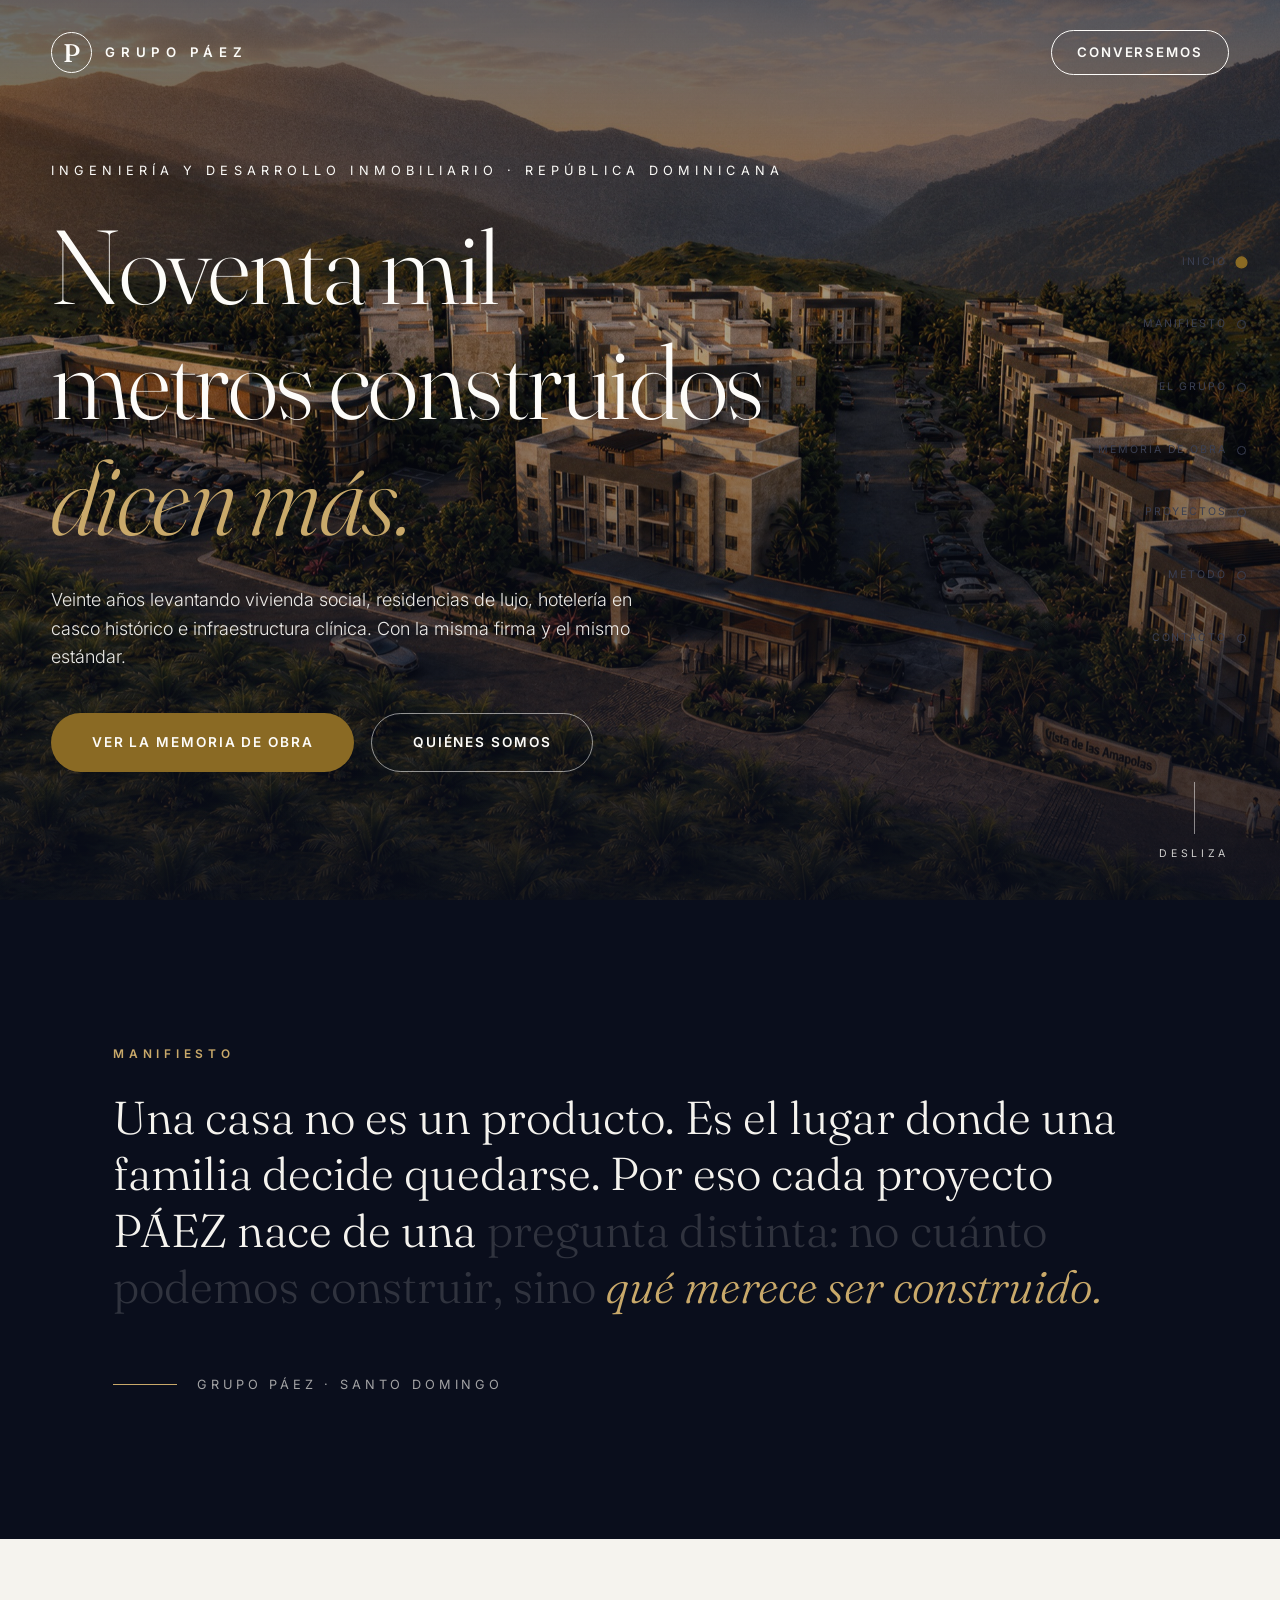
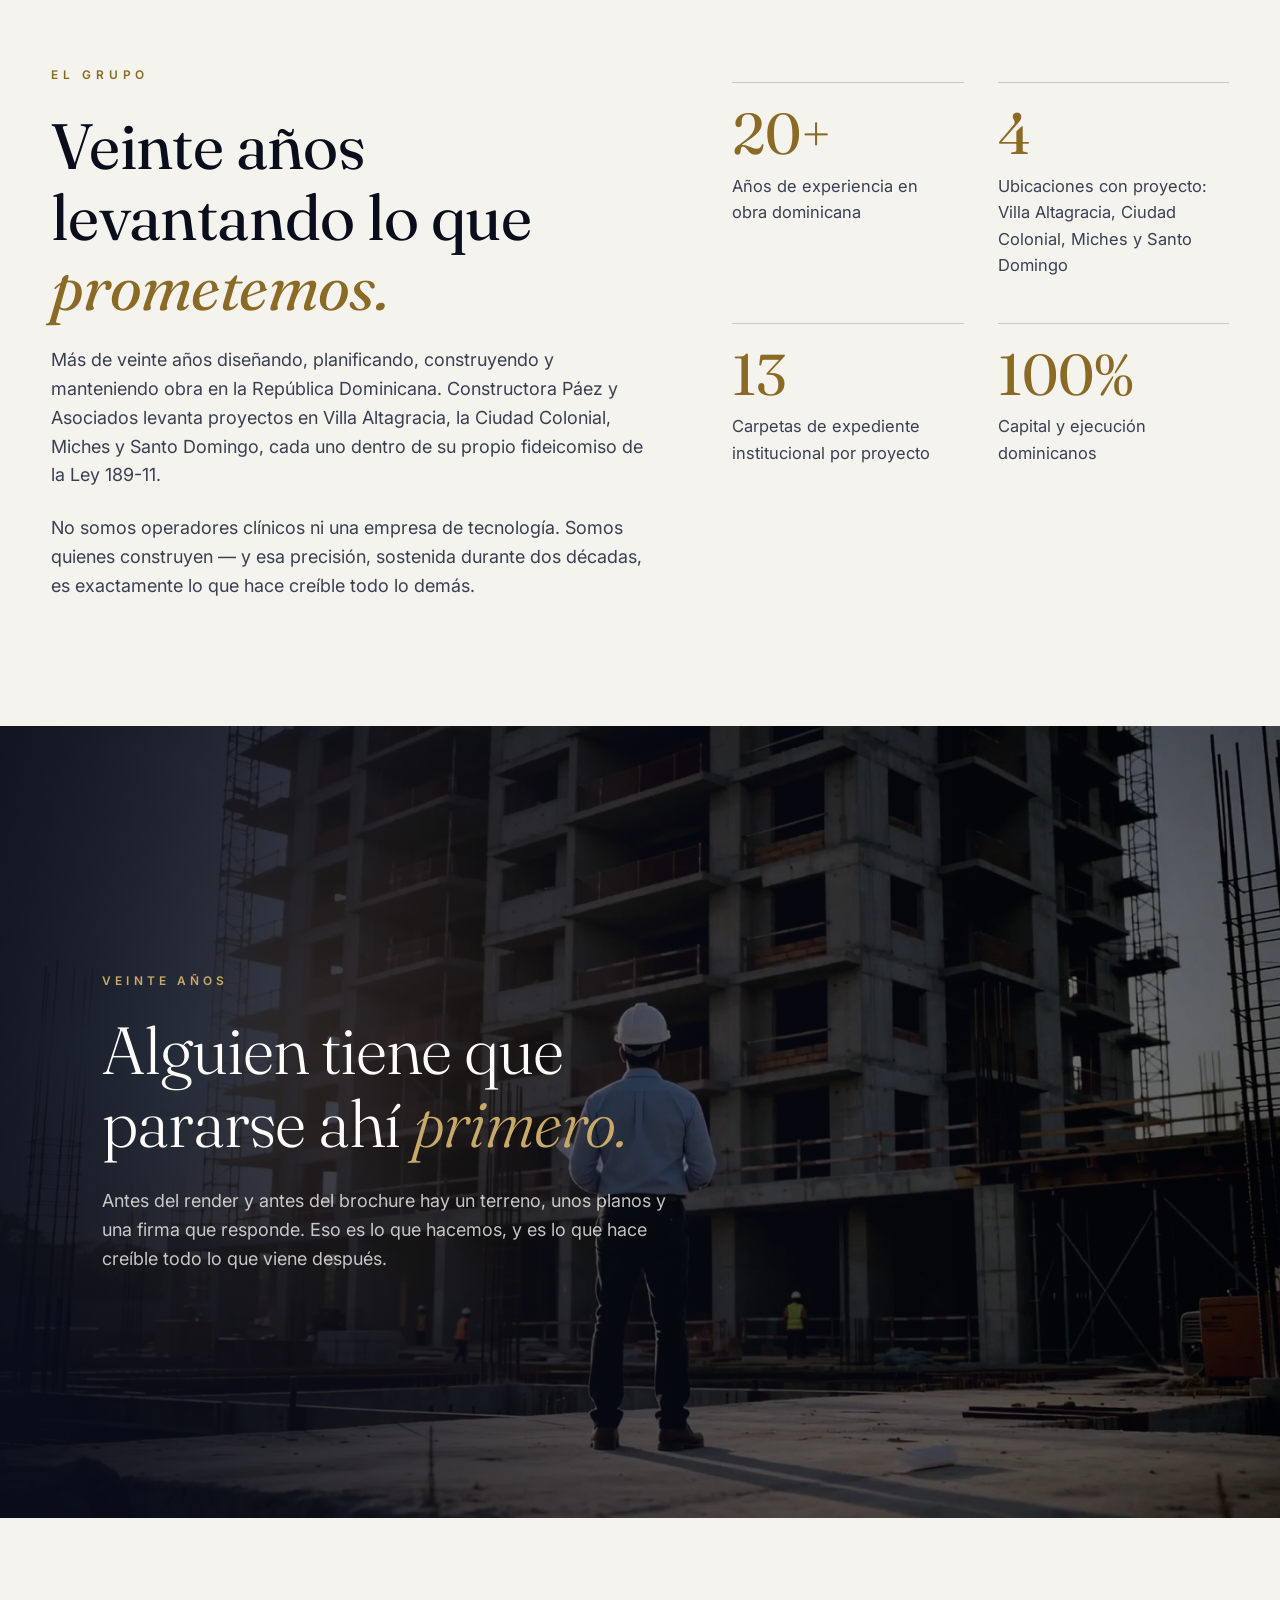
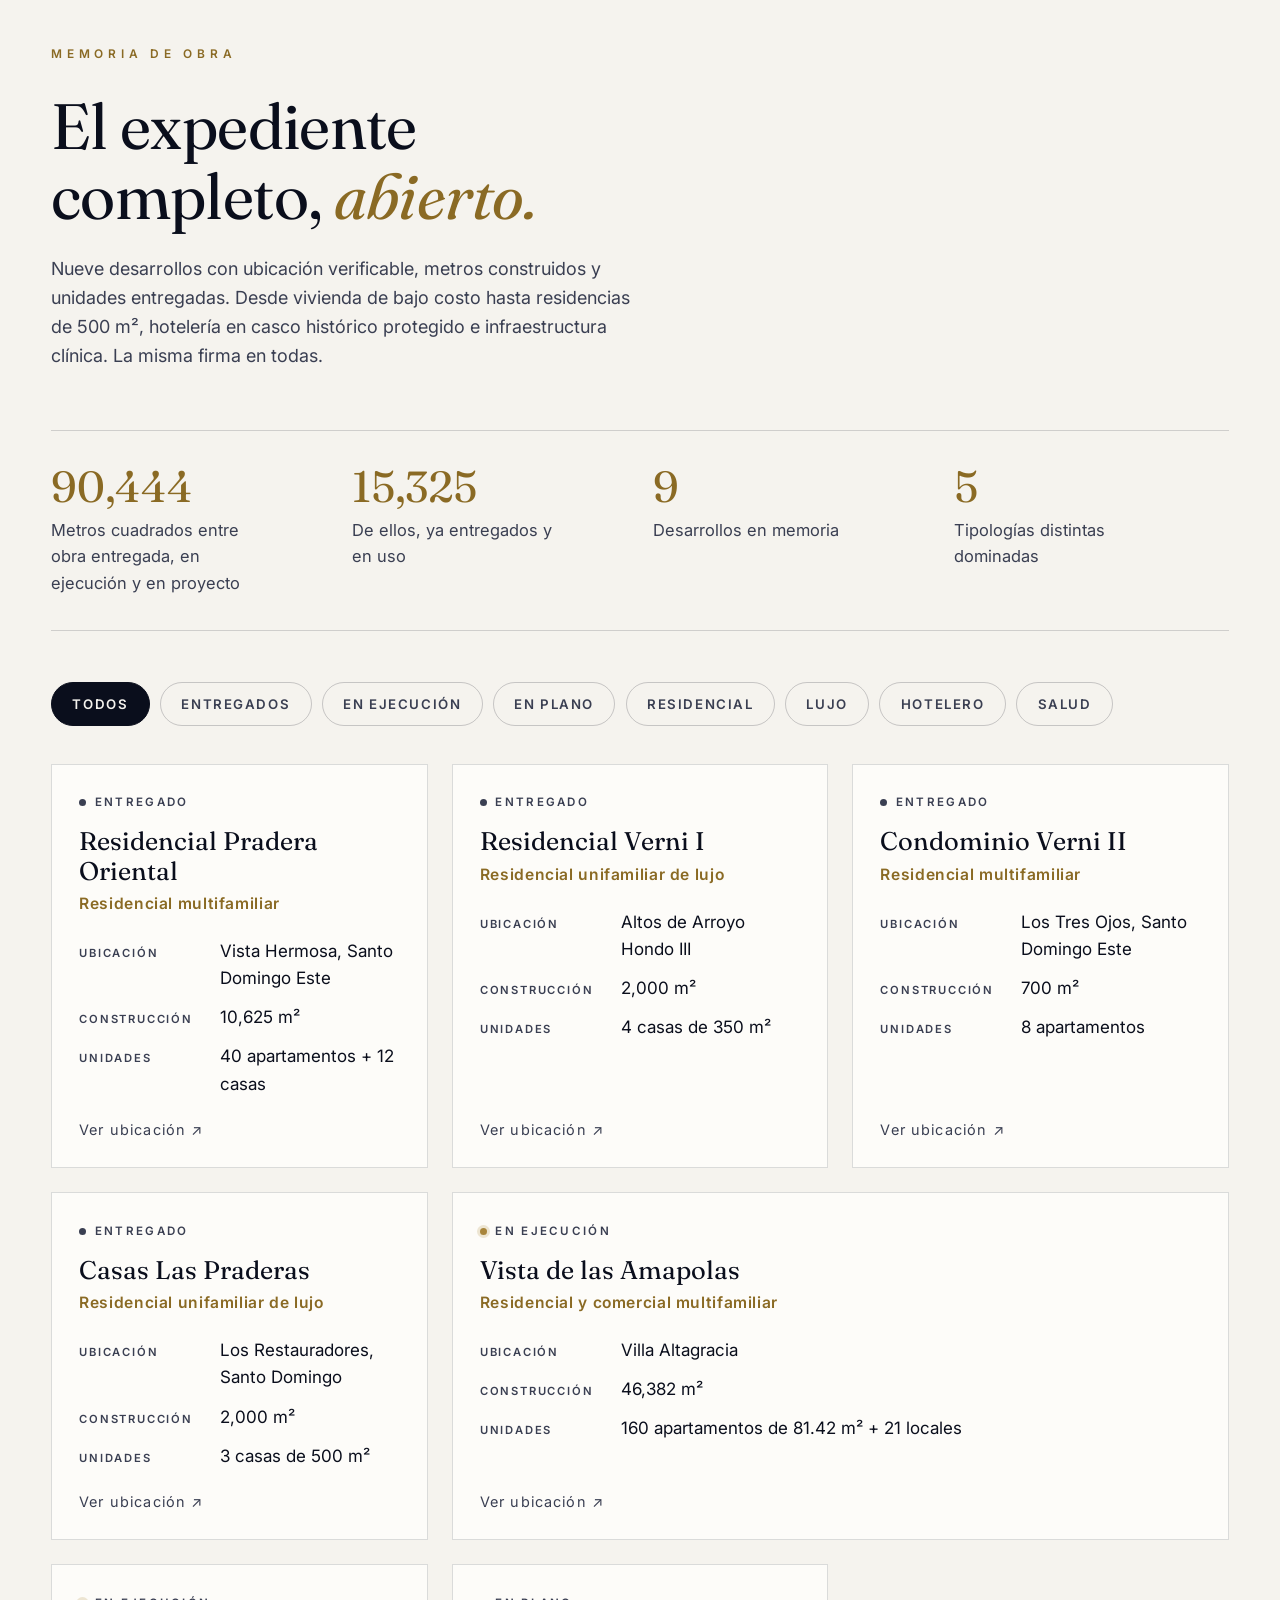
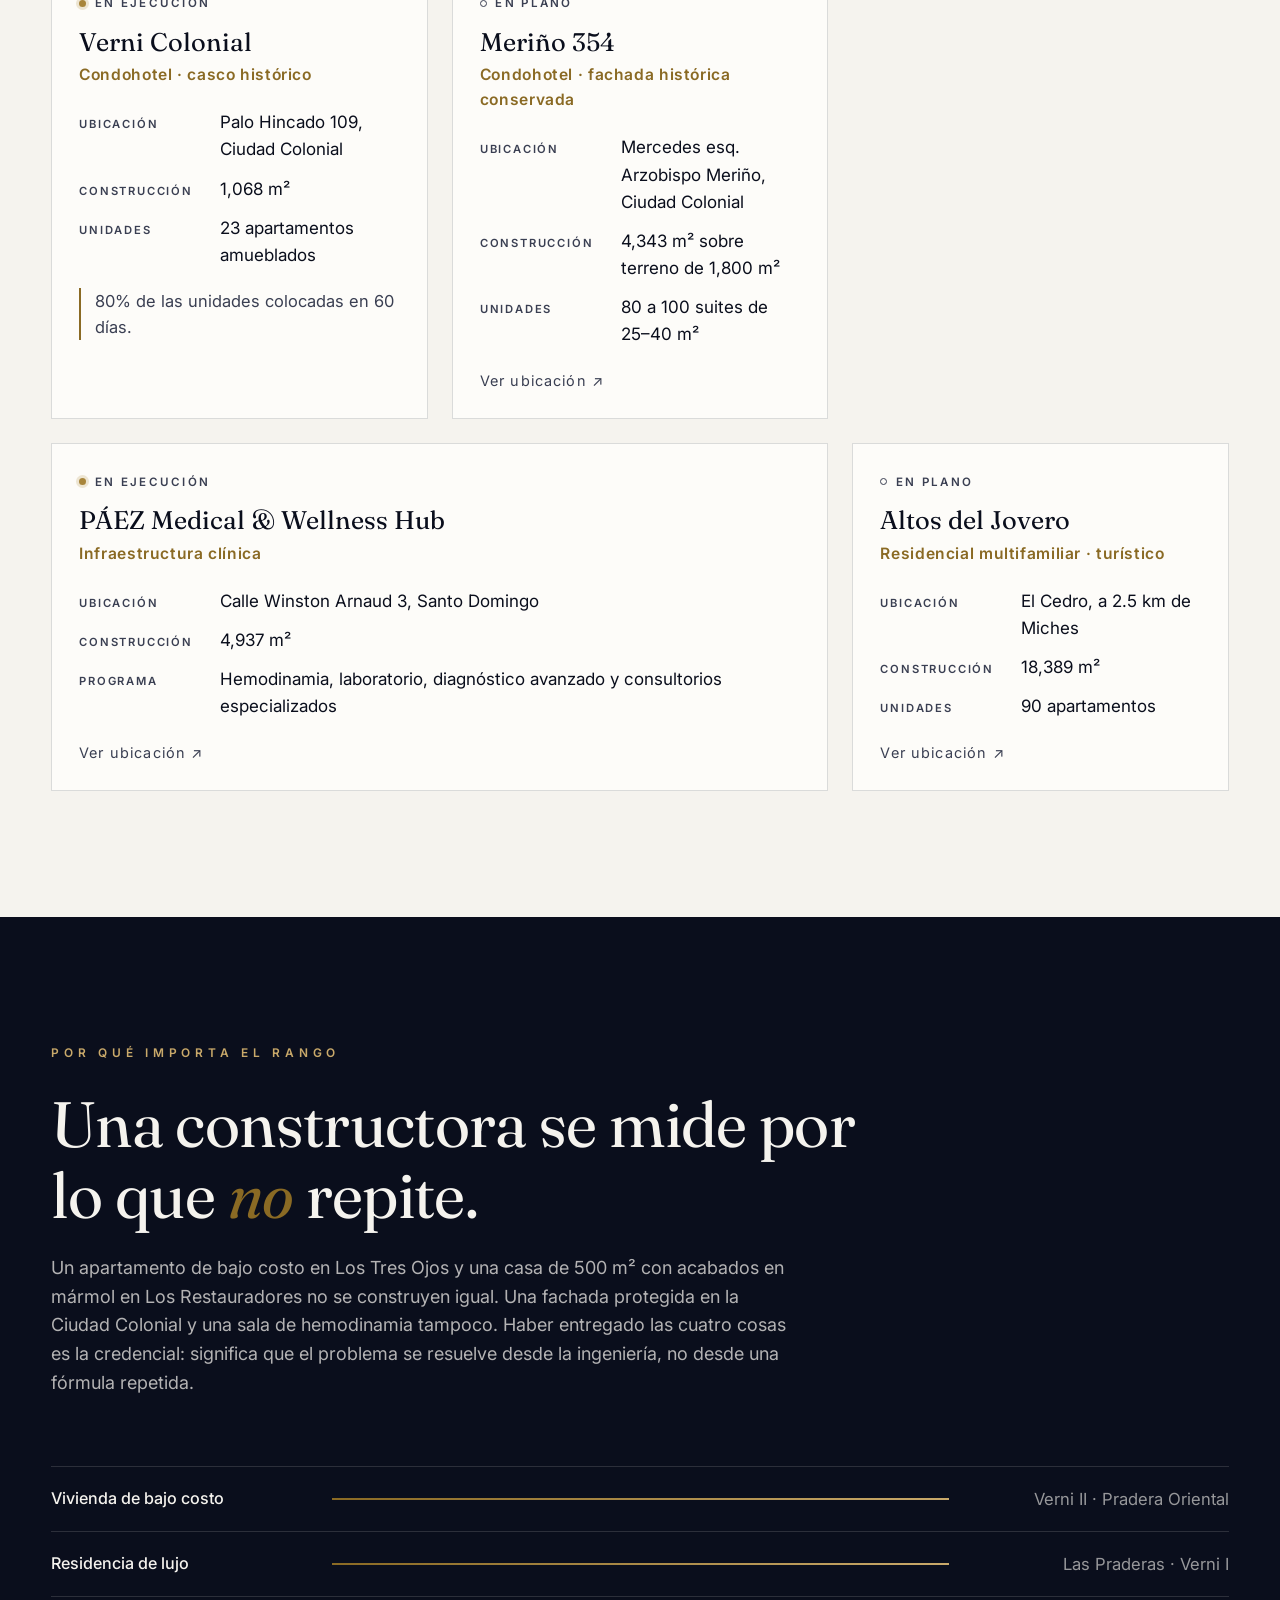
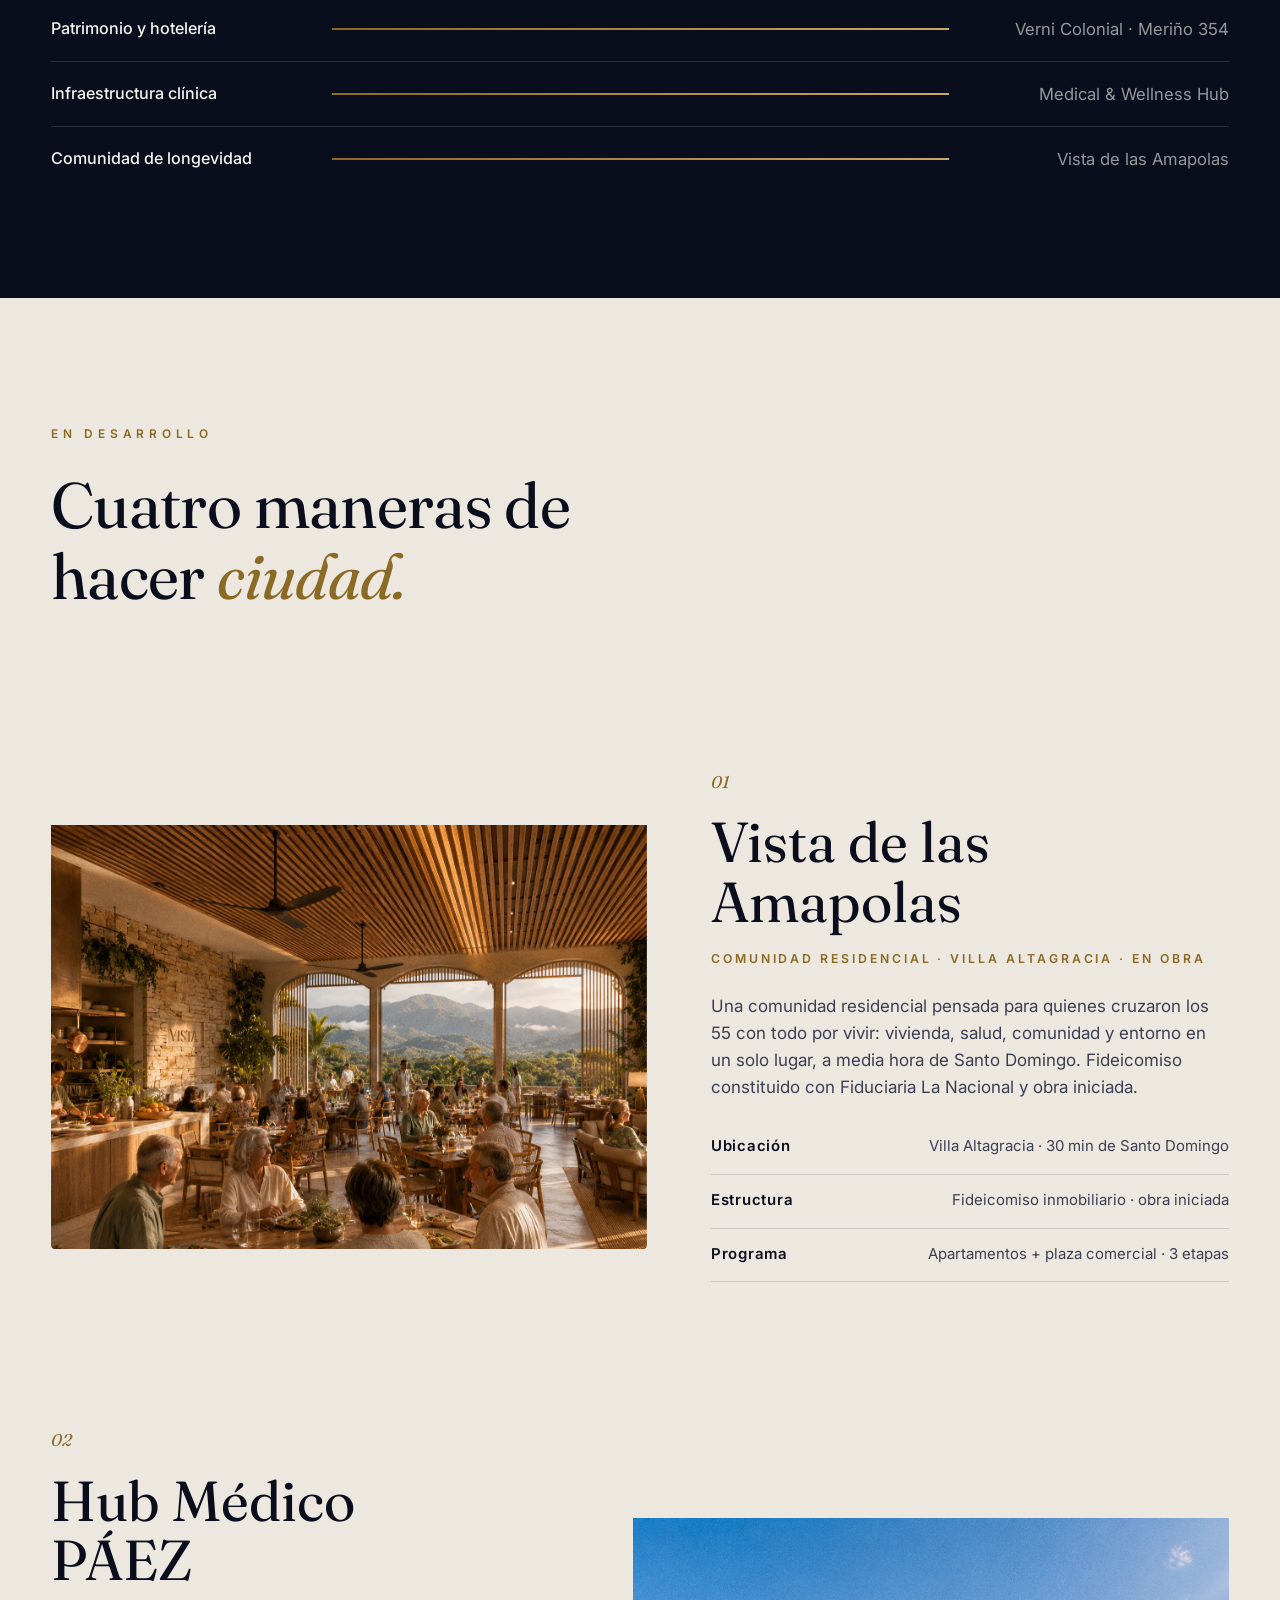
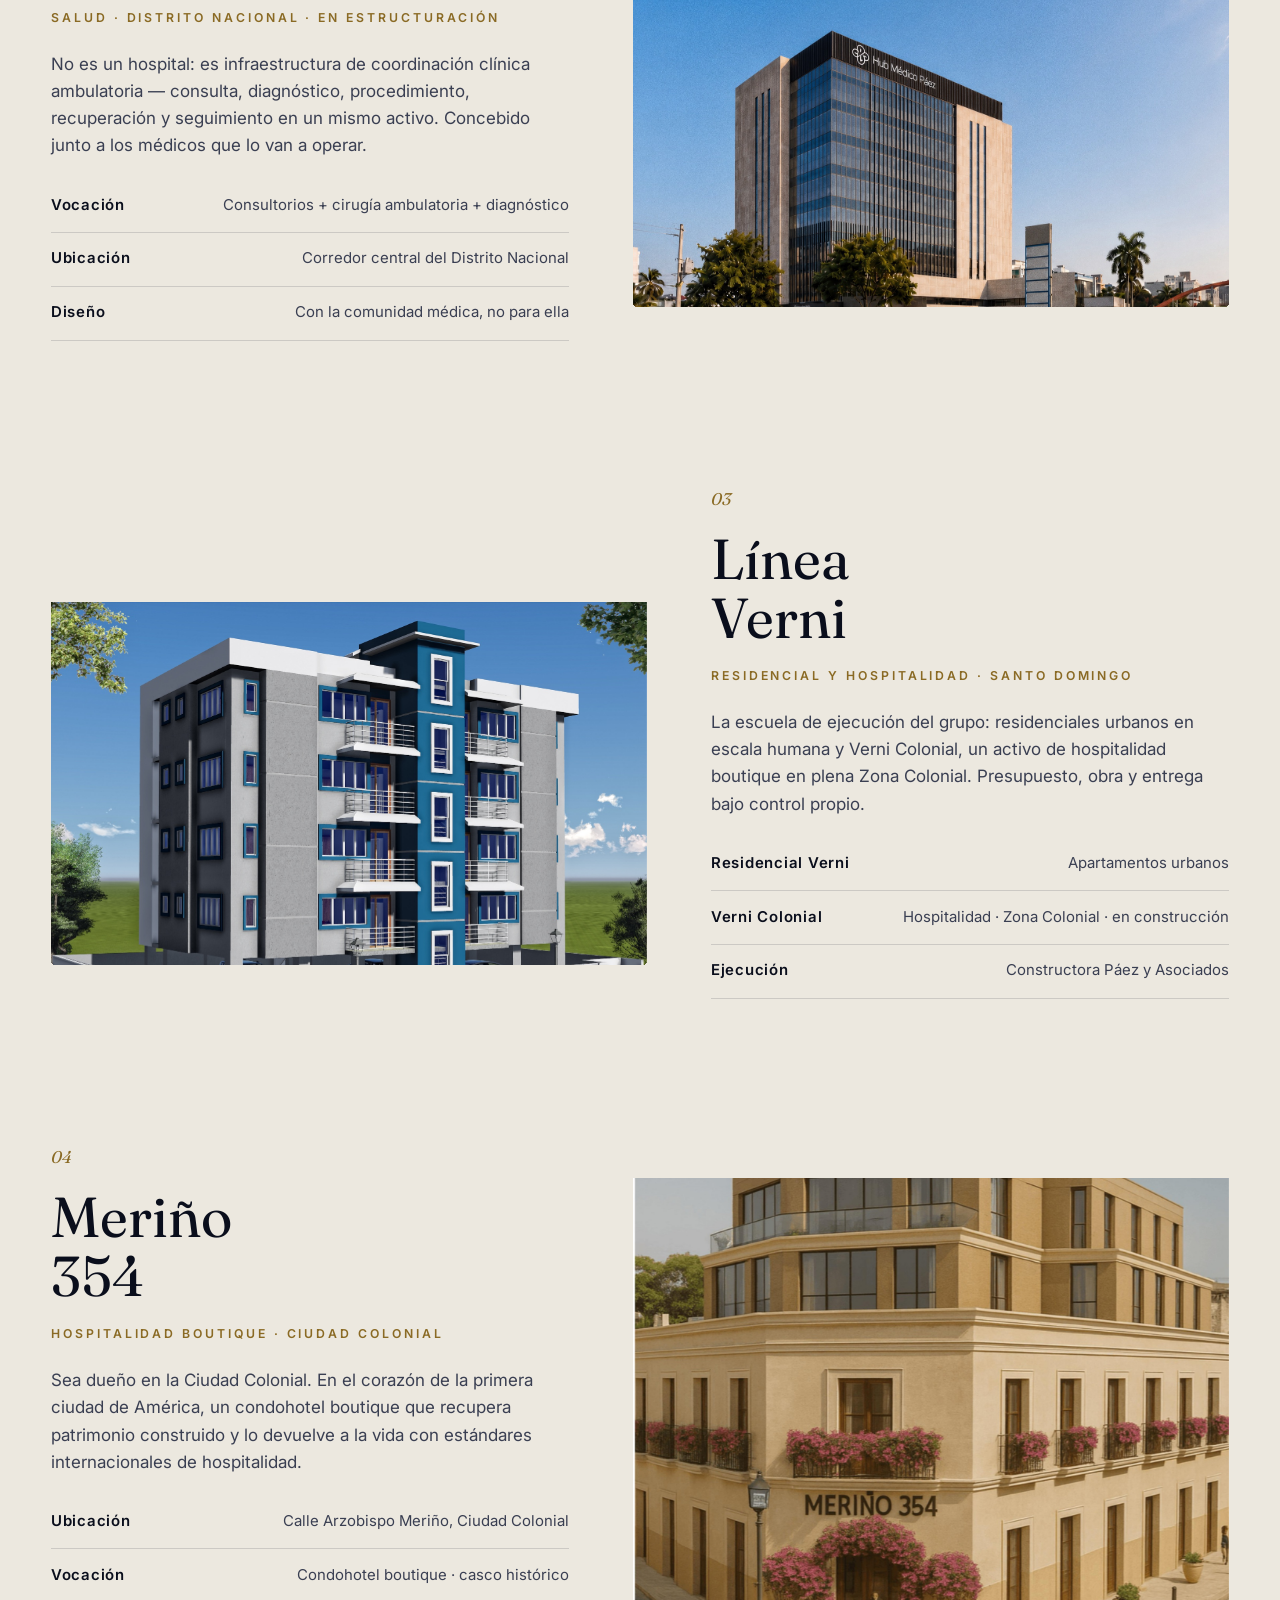
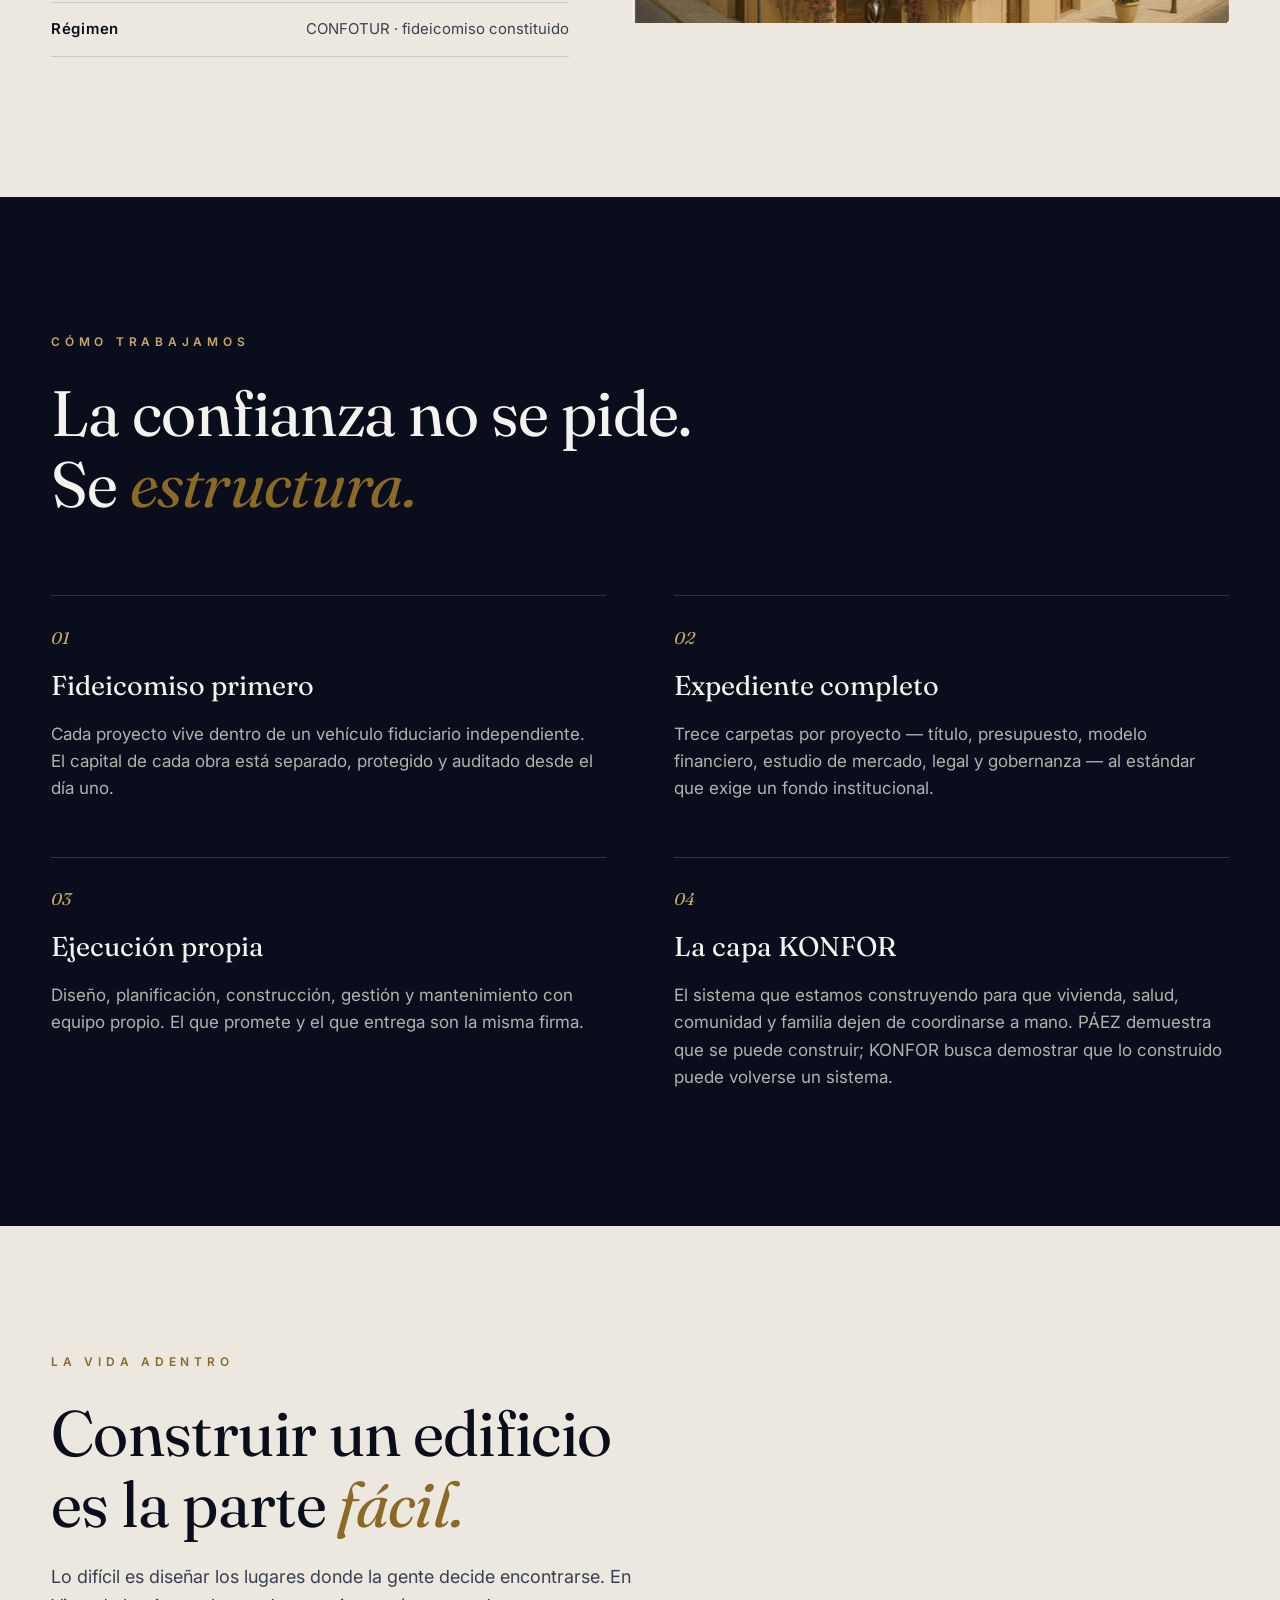
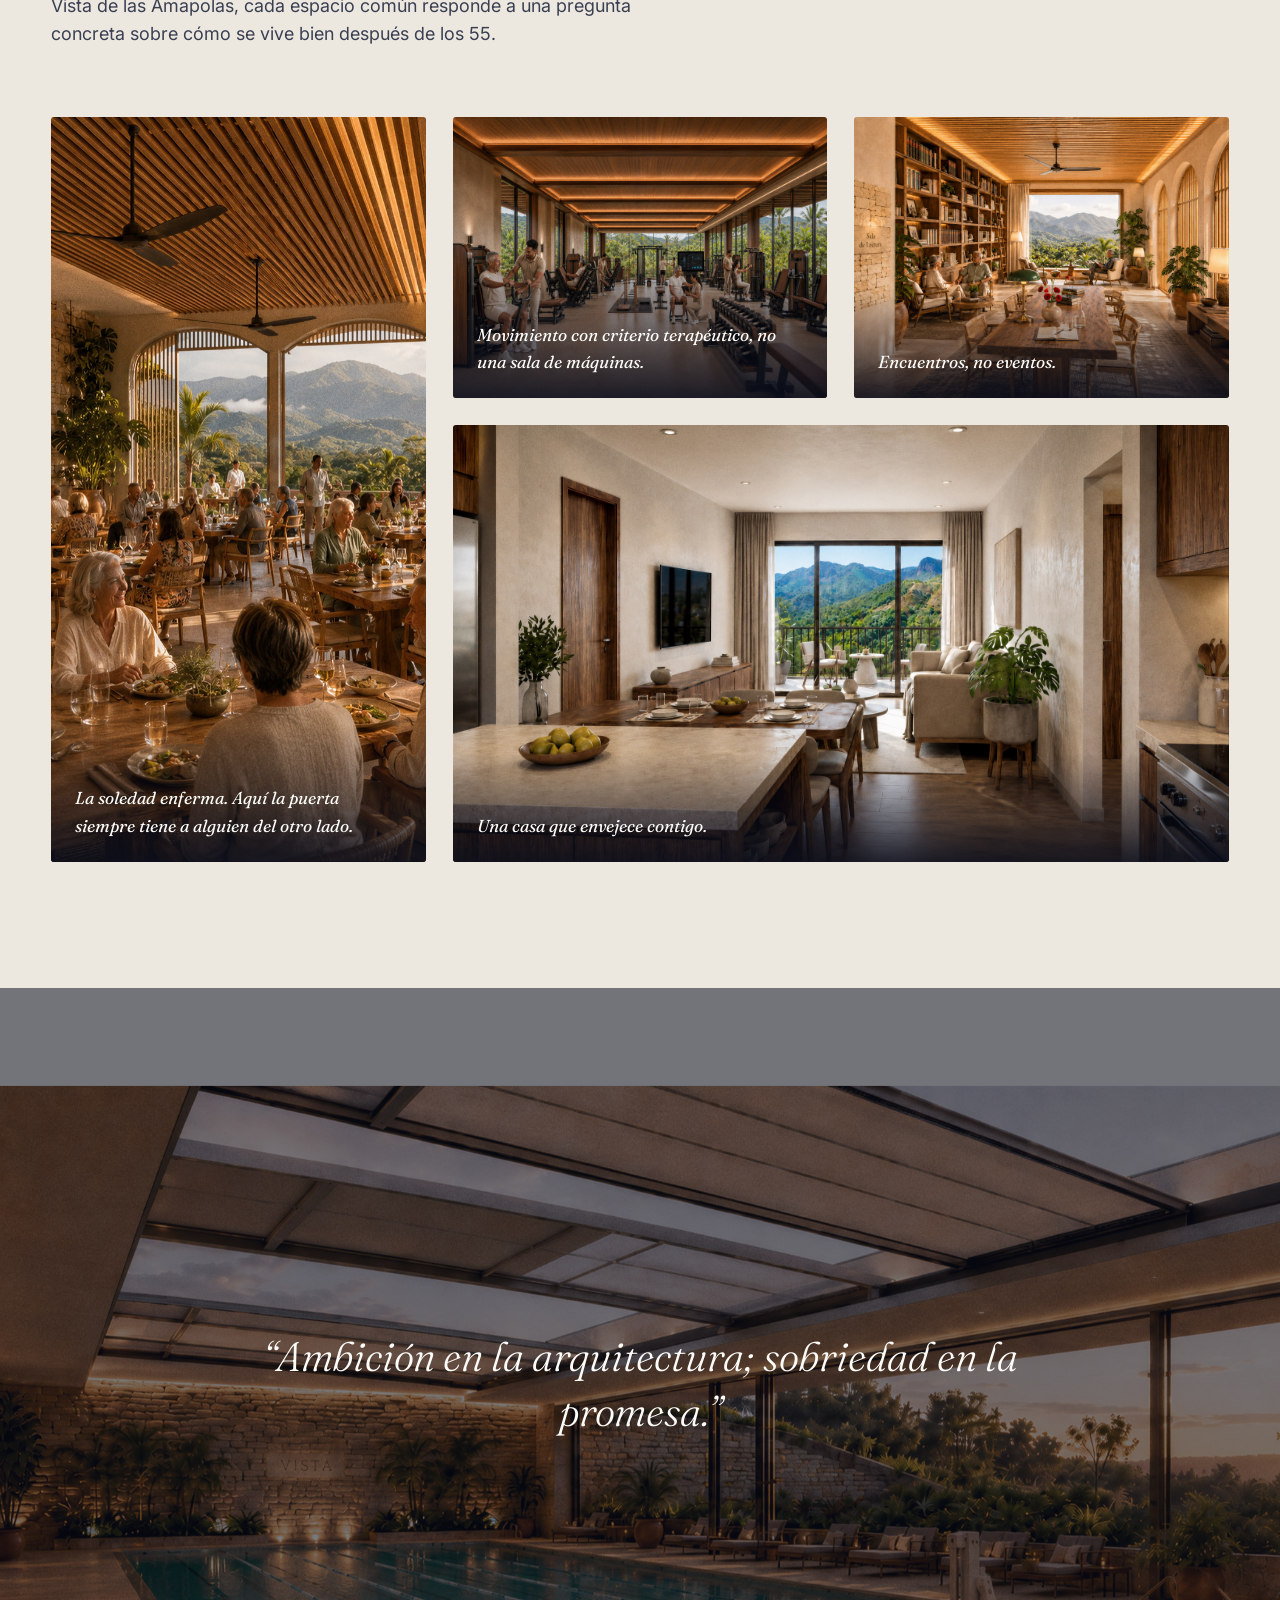
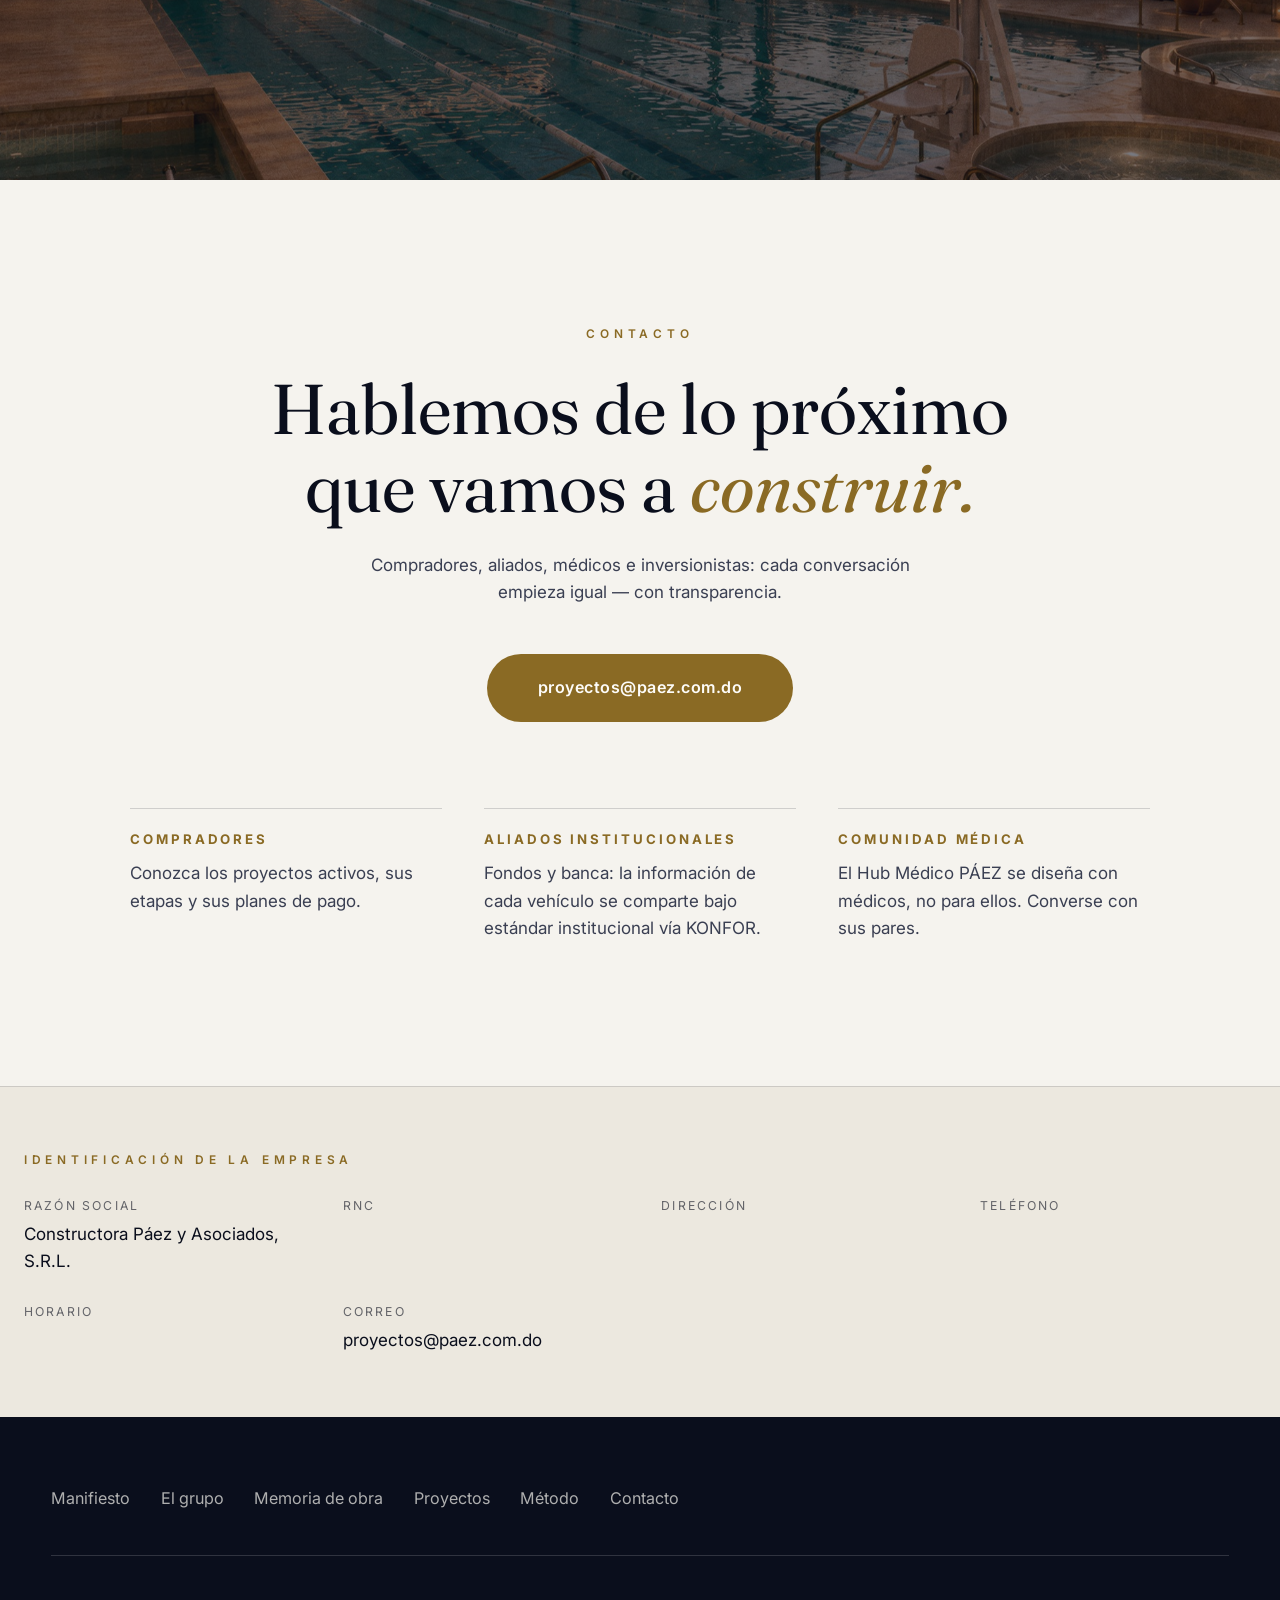
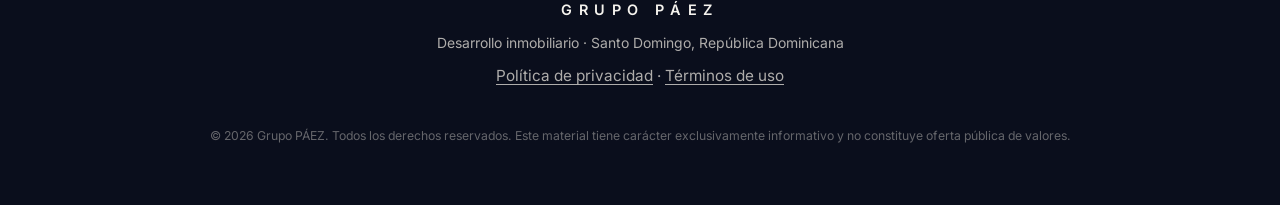
==== commit 1fd77549: "Añade páginas legales e identidad verificable de la empresa Sin política de privacidad publicada no " ====
--- a/index.html
+++ b/index.html
@@ -25,7 +25,7 @@
 <meta name="theme-color" content="#0a0e1c">
 <link rel="icon" href="assets/favicon.svg" type="image/svg+xml">
 <script type="application/ld+json">{"@context": "https://schema.org", "@type": ["Organization", "LocalBusiness"], "name": "Grupo PÁEZ", "legalName": "Constructora Páez y Asociados, S.R.L.", "url": "https://paez.com.do", "email": "proyectos@paez.com.do", "description": "Ingeniería y desarrollo inmobiliario en República Dominicana. 90,444 m² construidos en vivienda, hotelería patrimonial e infraestructura clínica.", "address": {"@type": "PostalAddress", "addressLocality": "Santo Domingo", "addressCountry": "DO"}, "areaServed": {"@type": "Country", "name": "República Dominicana"}, "knowsAbout": ["Desarrollo inmobiliario", "Construcción", "Fideicomiso inmobiliario Ley 189-11"], "subOrganization": {"@type": "Organization", "name": "KONFOR", "url": "https://konfor.do"}}</script>
-<link rel="stylesheet" href="styles.css?v=20260801x">
+<link rel="stylesheet" href="styles.css?v=20260802a">
 </head>
 <body>
 <a class="skip-link" href="#contenido">Ir al contenido</a>
@@ -452,6 +452,45 @@
   </div>
 </section>
 
+
+<!-- ============ IDENTIDAD VERIFICABLE ============
+     Twilio (registro A2P), Meta Business y Google Business exigen
+     ver nombre legal, dirección y teléfono EN el sitio. Sin esto
+     el registro se rechaza. Los campos se publican solos desde
+     datos.js en cuanto dejen de ser PENDIENTE.
+     ============================================= -->
+<section class="identidad" id="identidad">
+  <div class="identidad-inner">
+    <p class="section-kicker">Identificación de la empresa</p>
+    <div class="ident-grid" data-identidad>
+      <div class="ident-item">
+        <span class="ident-label">Razón social</span>
+        <span class="ident-valor">Constructora Páez y Asociados, S.R.L.</span>
+      </div>
+      <div class="ident-item" data-campo="rnc" hidden>
+        <span class="ident-label">RNC</span>
+        <span class="ident-valor"></span>
+      </div>
+      <div class="ident-item" data-campo="direccion" hidden>
+        <span class="ident-label">Dirección</span>
+        <span class="ident-valor"></span>
+      </div>
+      <div class="ident-item" data-campo="telefono" hidden>
+        <span class="ident-label">Teléfono</span>
+        <span class="ident-valor"></span>
+      </div>
+      <div class="ident-item" data-campo="horario" hidden>
+        <span class="ident-label">Horario</span>
+        <span class="ident-valor"></span>
+      </div>
+      <div class="ident-item">
+        <span class="ident-label">Correo</span>
+        <span class="ident-valor"><a href="mailto:proyectos@paez.com.do">proyectos@paez.com.do</a></span>
+      </div>
+    </div>
+  </div>
+</section>
+
 </main>
 
 <footer class="site-footer">
@@ -466,12 +505,13 @@
   <div class="footer-inner">
     <p class="footer-brand">GRUPO PÁEZ</p>
     <p class="footer-line">Desarrollo inmobiliario · Santo Domingo, República Dominicana</p>
+    <p class="footer-links"><a href="privacidad.html">Política de privacidad</a> · <a href="terminos.html">Términos de uso</a></p>
     <p class="footer-legal">© 2026 Grupo PÁEZ. Todos los derechos reservados. Este material tiene carácter exclusivamente informativo y no constituye oferta pública de valores.</p>
   </div>
 </footer>
 
-<script src="datos.js?v=20260801x"></script>
-<script src="main.js?v=20260801x"></script>
-<script src="contacto.js?v=20260801x"></script>
+<script src="datos.js?v=20260802a"></script>
+<script src="main.js?v=20260802a"></script>
+<script src="contacto.js?v=20260802a"></script>
 </body>
 </html>
--- a/styles.css
+++ b/styles.css
@@ -714,3 +714,55 @@
    evalúa igual que una obra levantándose — decirlo es parte de
    la disciplina de no prometer de más. */
 .dot--plano { background: transparent; border: 1.5px solid var(--ink-soft); }
+
+/* ============================================================
+   PÁGINAS LEGALES
+   Documento de lectura larga: medida estrecha, jerarquía clara
+   y nada que distraiga. Lo exigen Play Store, App Store, Meta
+   y Google Ads, así que tienen que leerse de verdad.
+   ============================================================ */
+.page-legal { padding-top: 0; }
+.legal { padding: clamp(7rem, 14vh, 10rem) 1.4rem 5rem; }
+.legal-inner { max-width: 46rem; margin: 0 auto; }
+.legal-title {
+  font-family: var(--serif); font-weight: 300;
+  font-size: clamp(2.4rem, 6vw, 4rem); line-height: 1.08;
+  margin-bottom: 1rem;
+}
+.legal-fecha { font-size: 0.92rem; opacity: 0.7; margin-bottom: 3rem; }
+.legal h2 {
+  font-family: var(--serif); font-weight: 400;
+  font-size: clamp(1.4rem, 3vw, 1.9rem);
+  margin: 3rem 0 1rem; line-height: 1.2;
+}
+.legal h3 { font-size: 1.08rem; font-weight: 600; margin: 1.8rem 0 0.7rem; }
+.legal p { margin-bottom: 1.1rem; max-width: 54ch; }
+.legal ul { margin: 0 0 1.4rem 1.2rem; max-width: 54ch; }
+.legal li { margin-bottom: 0.6rem; }
+.legal a { text-decoration: underline; text-underline-offset: 3px; }
+.legal-aviso, .legal-nota {
+  border-left: 2px solid currentColor;
+  padding: 1rem 0 1rem 1.3rem;
+  margin: 2rem 0 2.5rem;
+}
+.legal-aviso p, .legal-nota p { margin: 0; }
+.legal-nota { margin-top: 4rem; font-size: 0.92rem; opacity: 0.72; }
+.legal-aviso { border-left-color: var(--copper); background: rgba(138,106,36,0.06); }
+.legal-nota { border-left-color: rgba(10,14,28,0.14); }
+.legal a { color: var(--copper); }
+
+/* ---------- Identidad de empresa ---------- */
+.identidad { padding: clamp(3rem,7vh,5rem) 1.4rem; border-top: 1px solid rgba(10,14,28,0.14); background: var(--ivory-2); }
+.identidad-inner { max-width: 76rem; margin: 0 auto; }
+.ident-grid {
+  display: grid; grid-template-columns: repeat(auto-fit, minmax(15rem, 1fr));
+  gap: 1.6rem 2.5rem; margin-top: 1.5rem;
+}
+.ident-item { display: grid; gap: 0.3rem; }
+.ident-label {
+  font-size: 0.72rem; letter-spacing: 0.18em; text-transform: uppercase;
+  opacity: 0.6;
+}
+.ident-valor { font-size: 1rem; }
+.footer-links { font-size: 0.9rem; margin-bottom: 0.6rem; }
+.footer-links a { text-decoration: underline; text-underline-offset: 3px; }
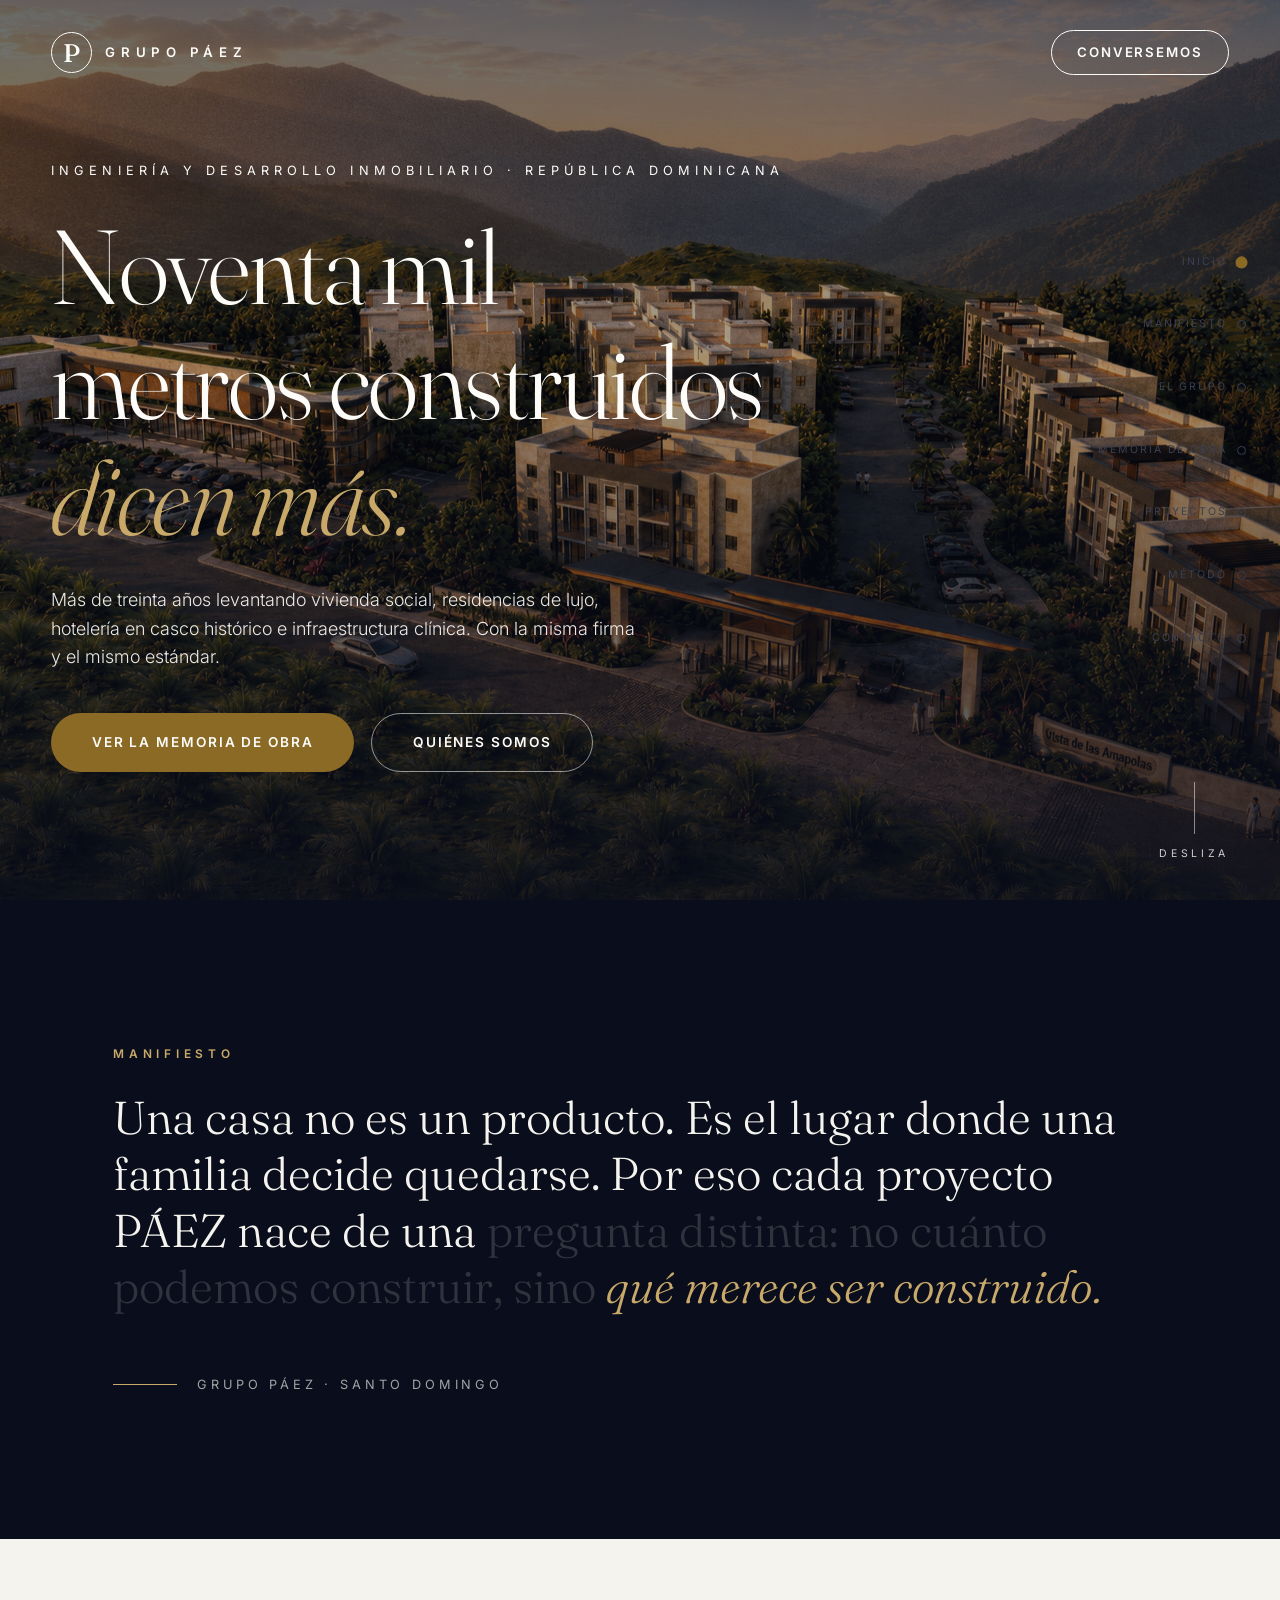
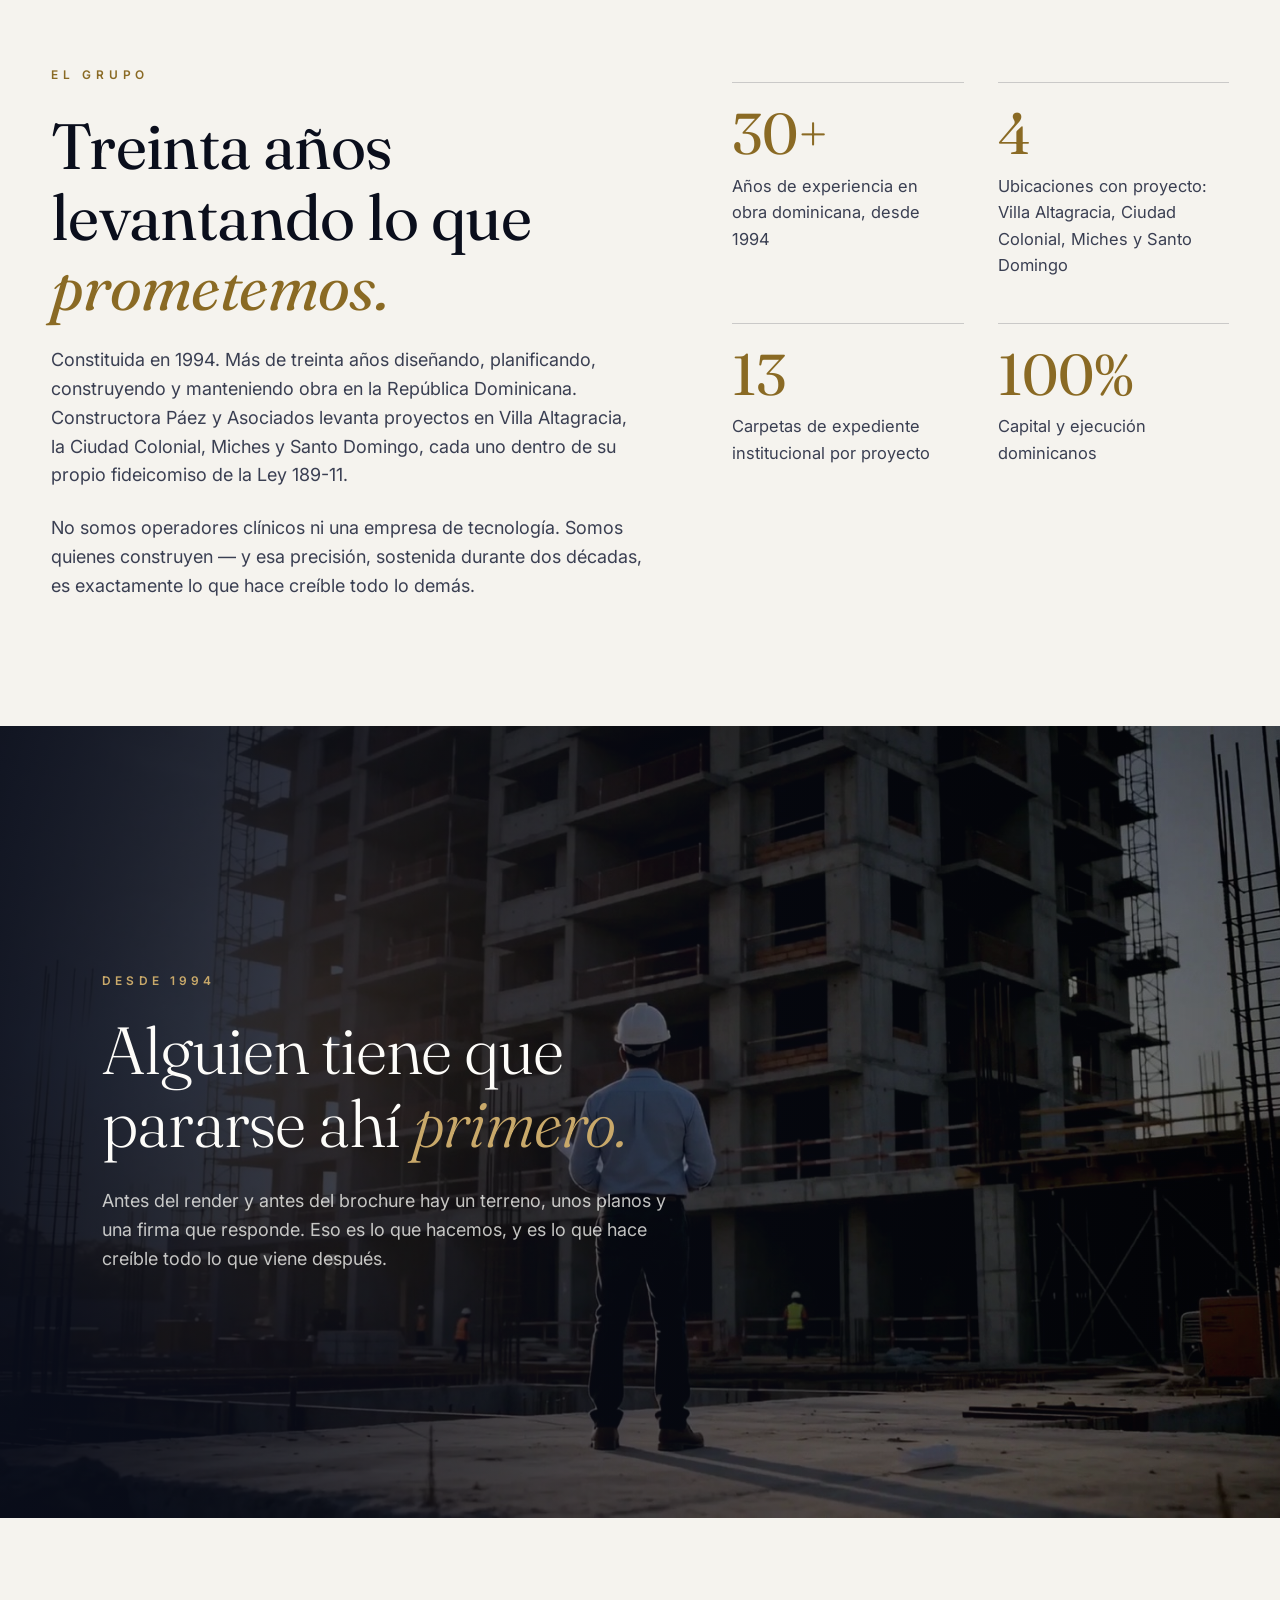
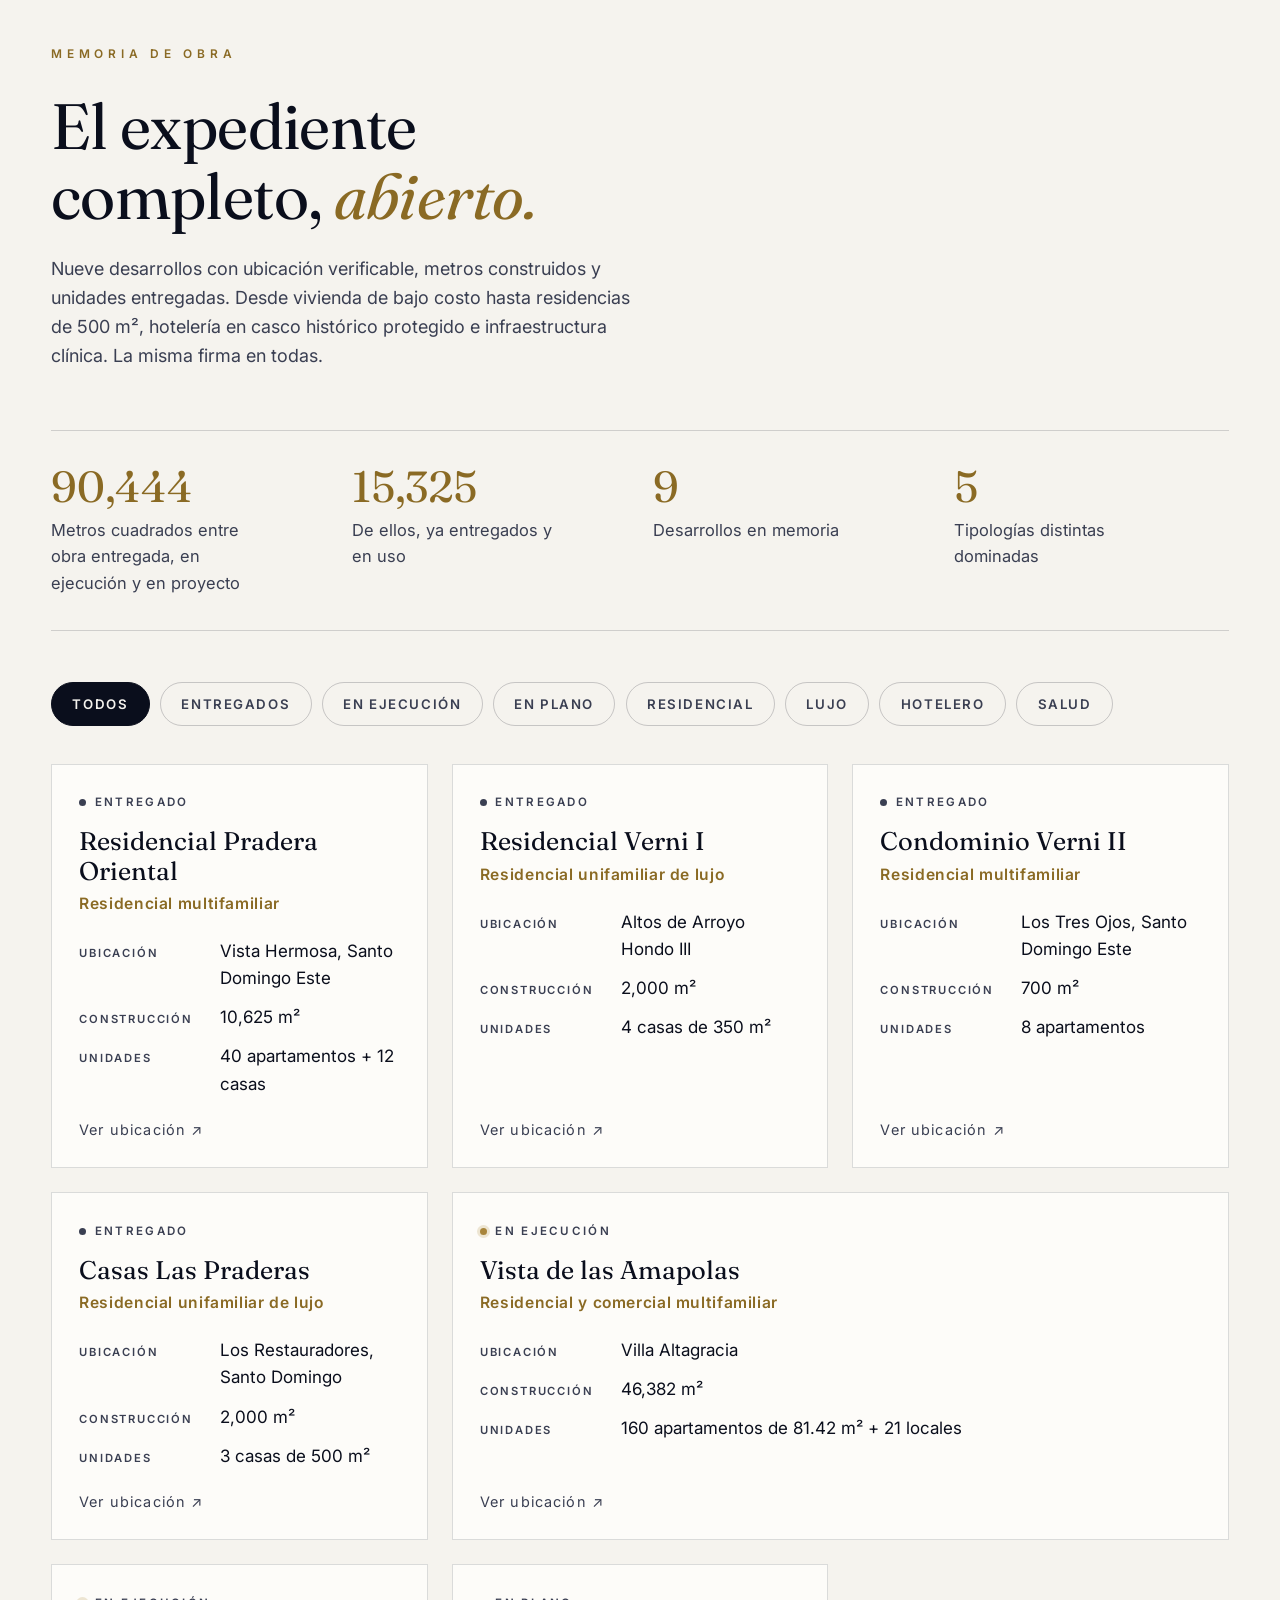
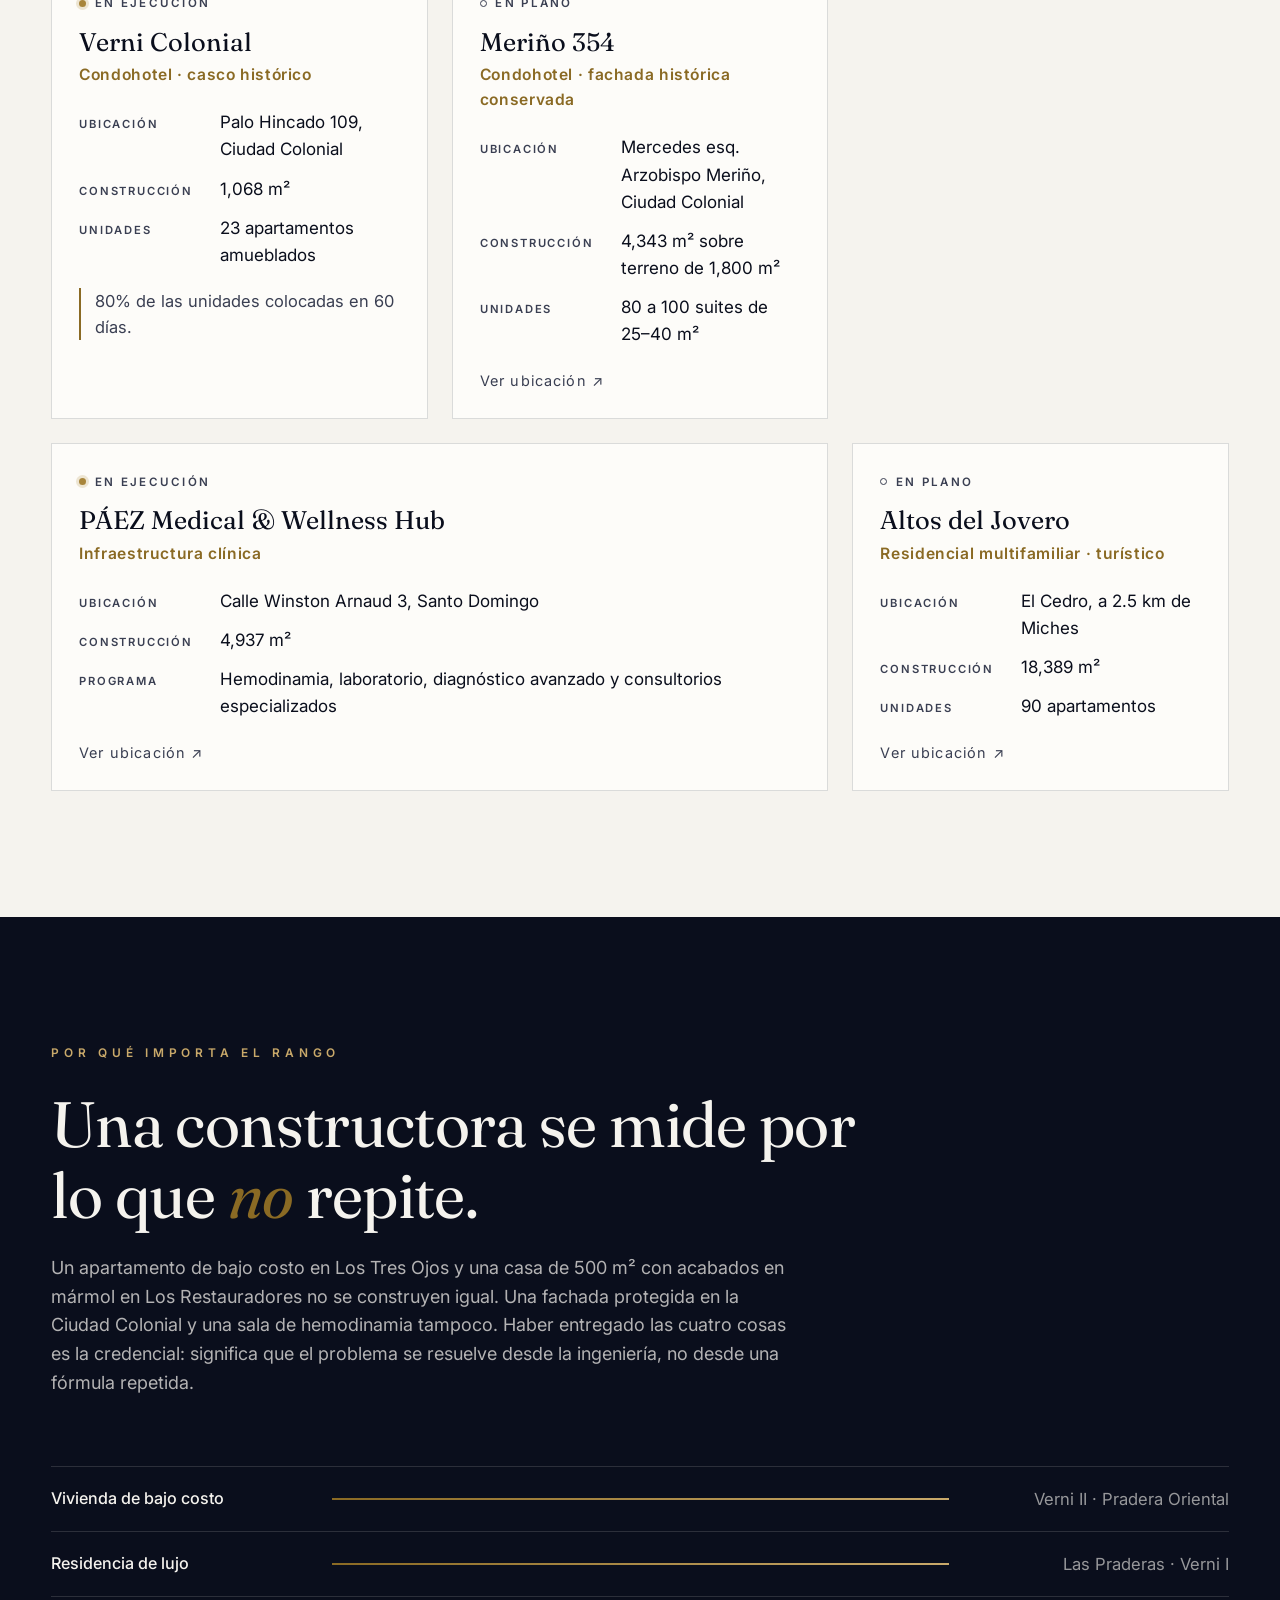
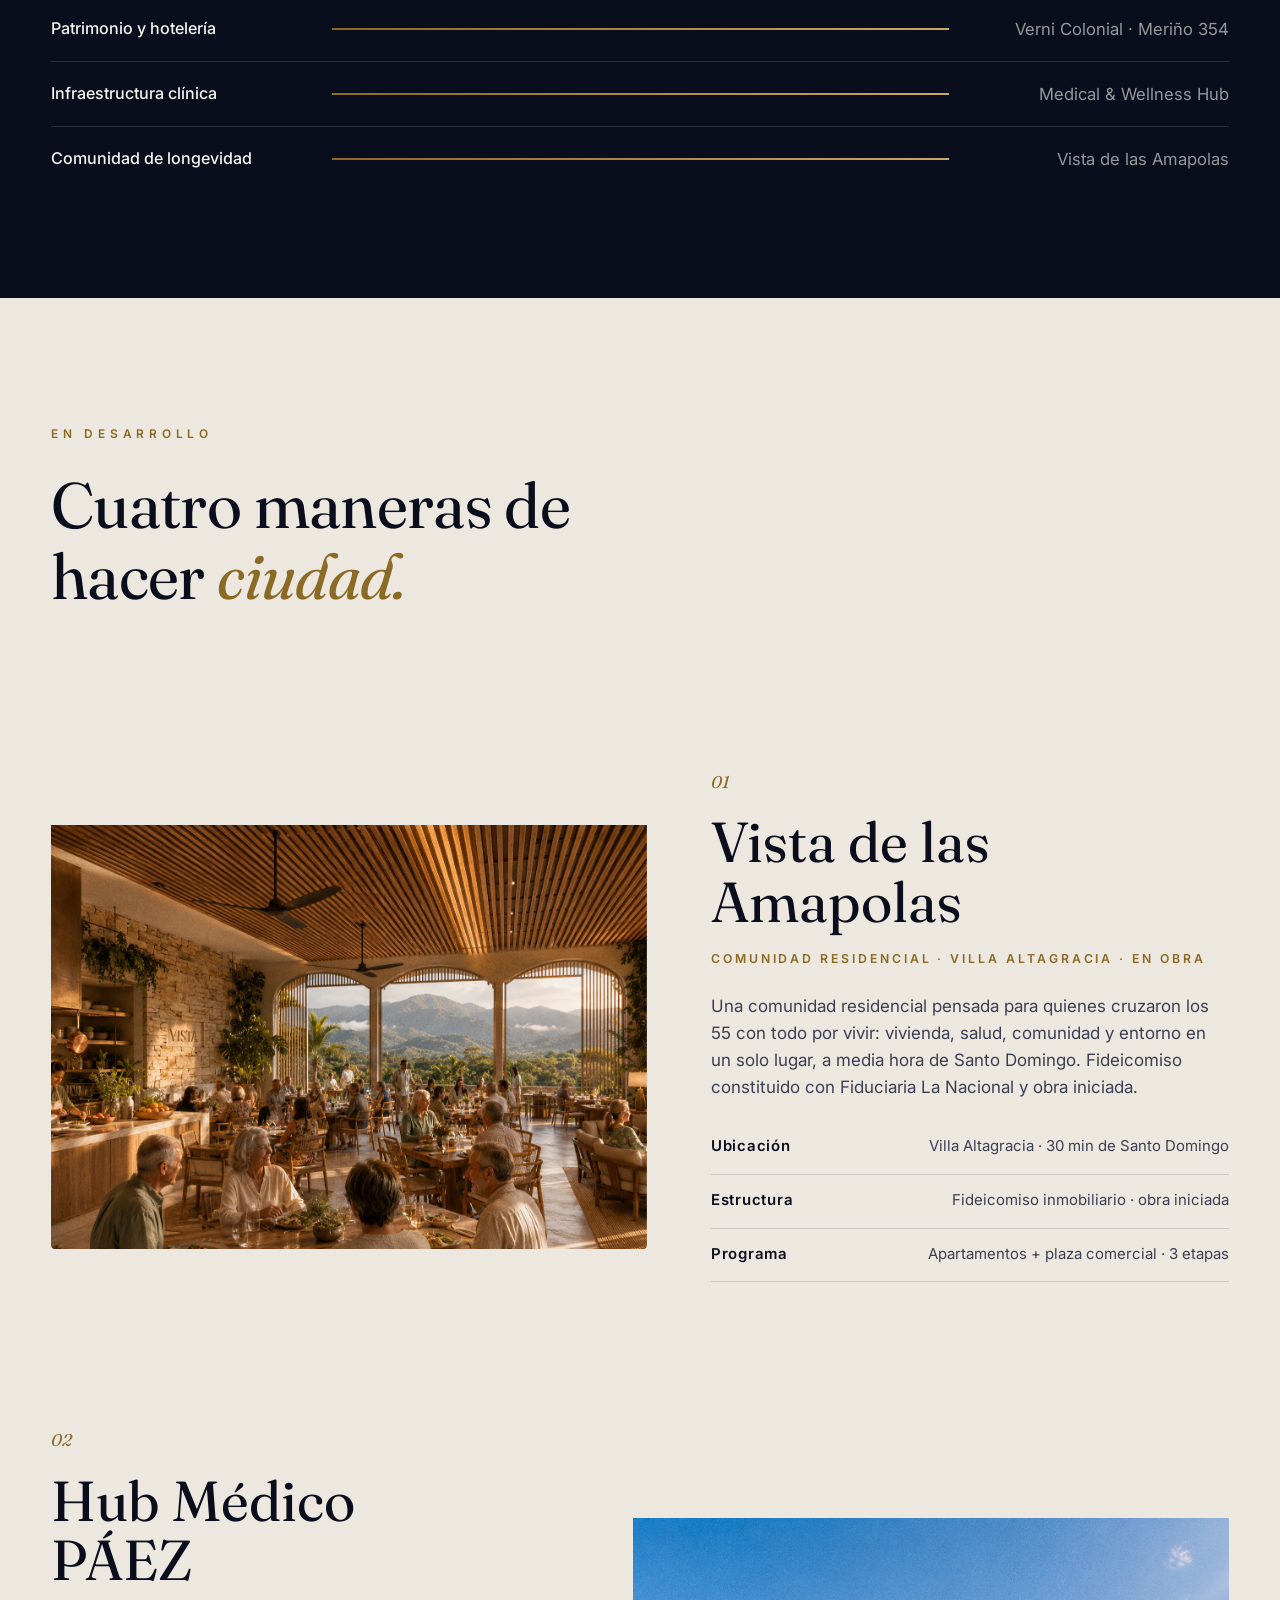
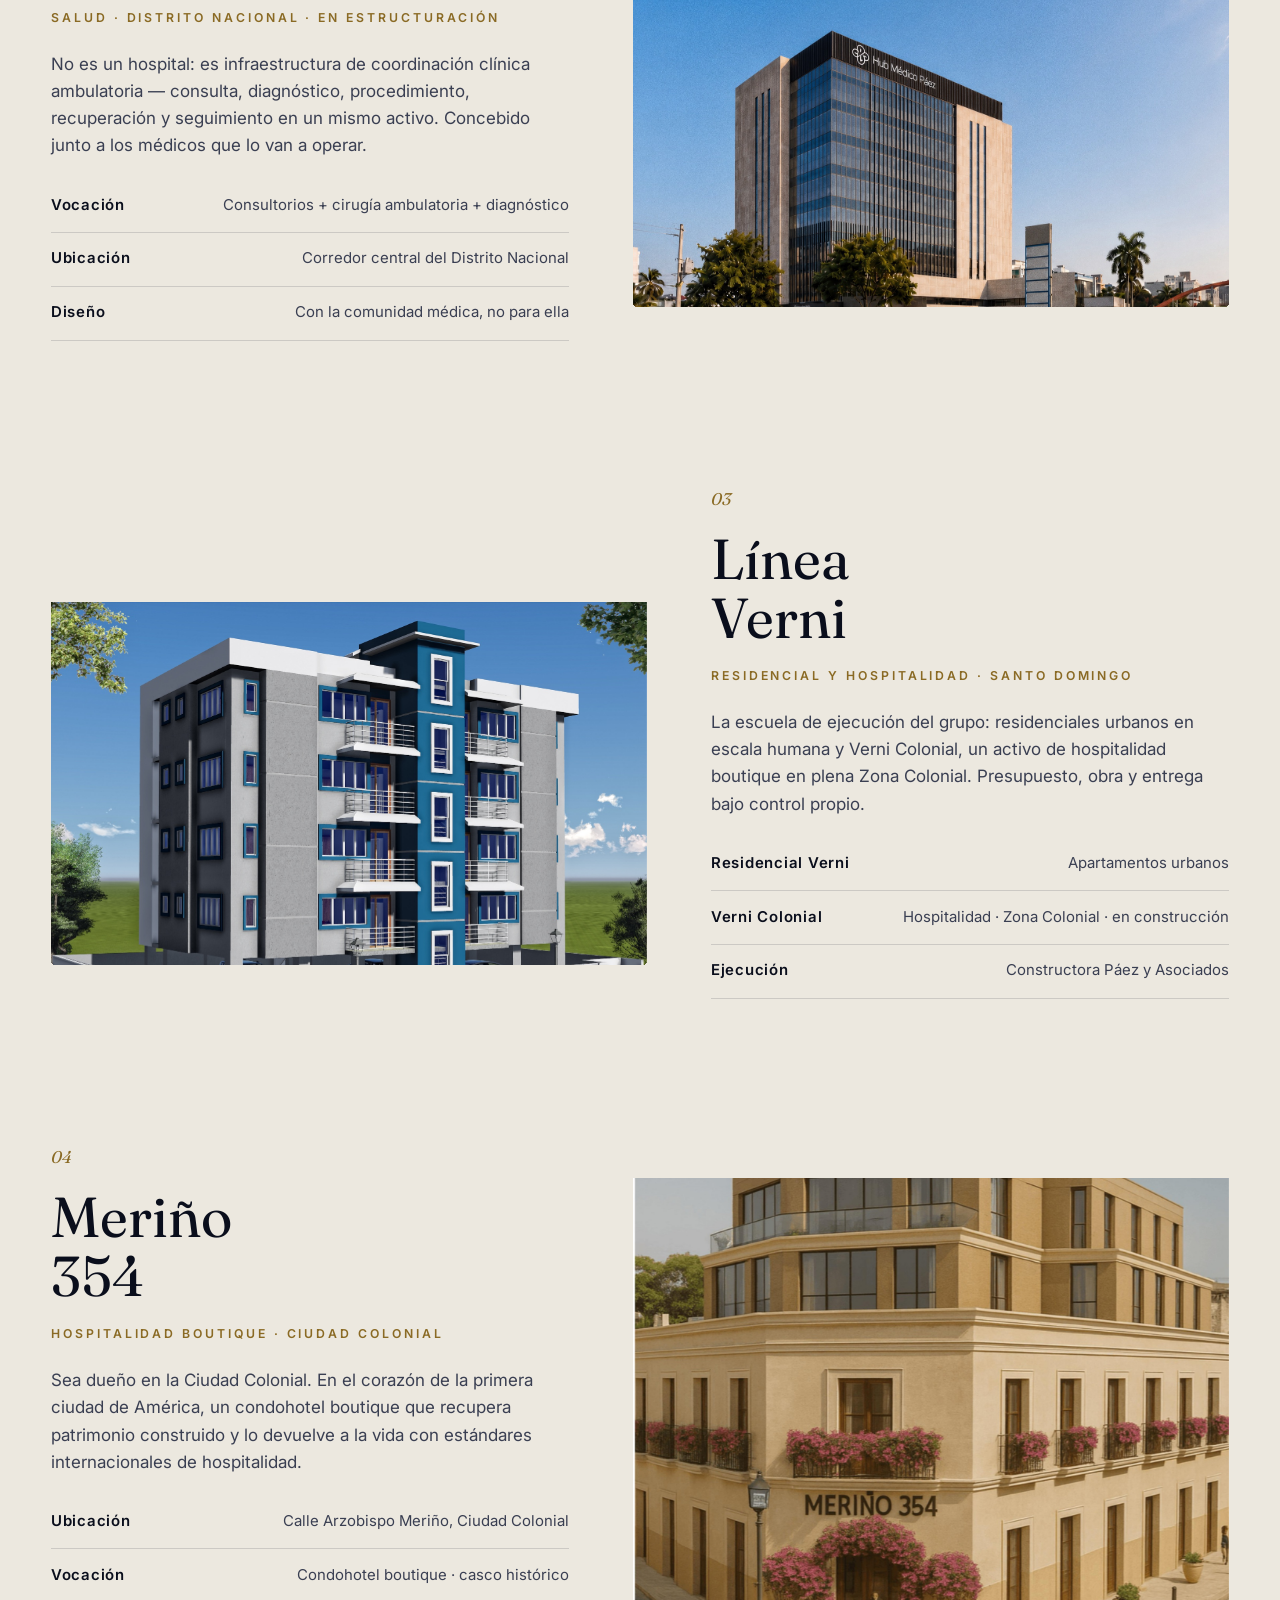
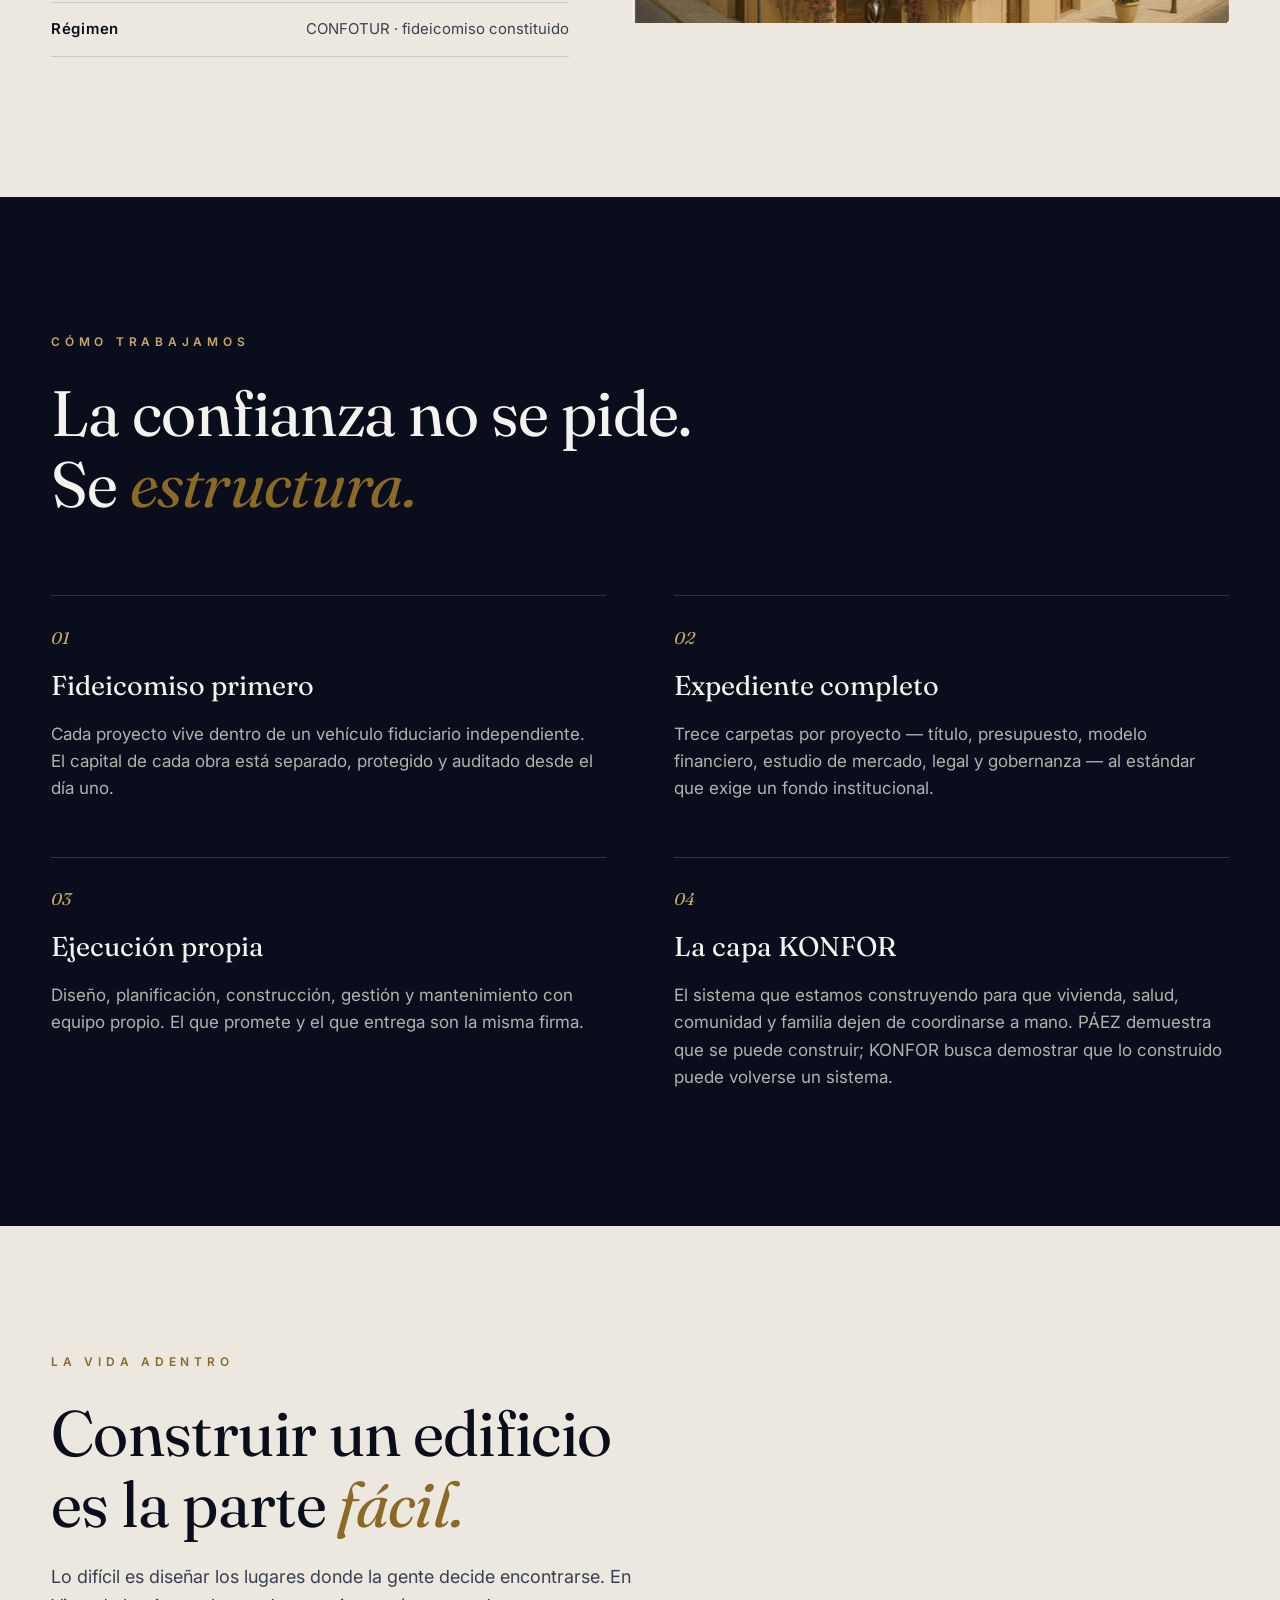
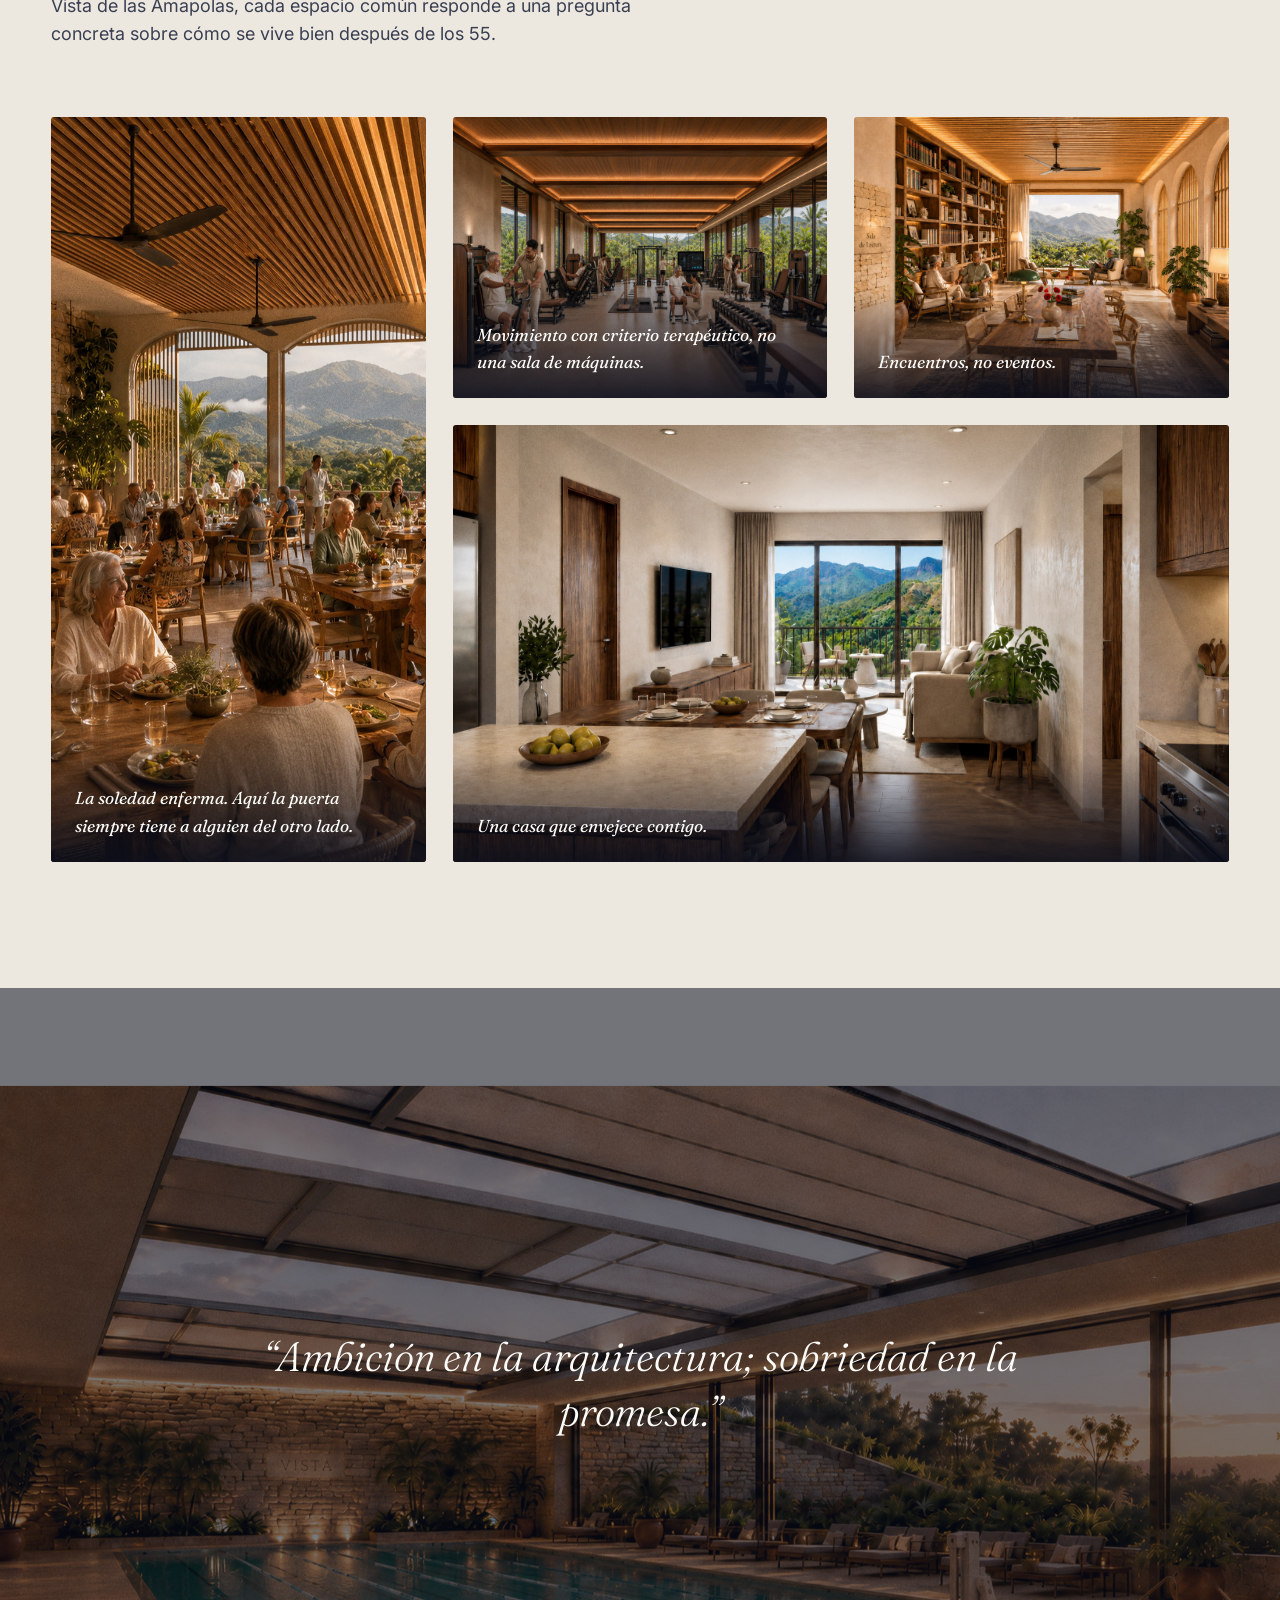
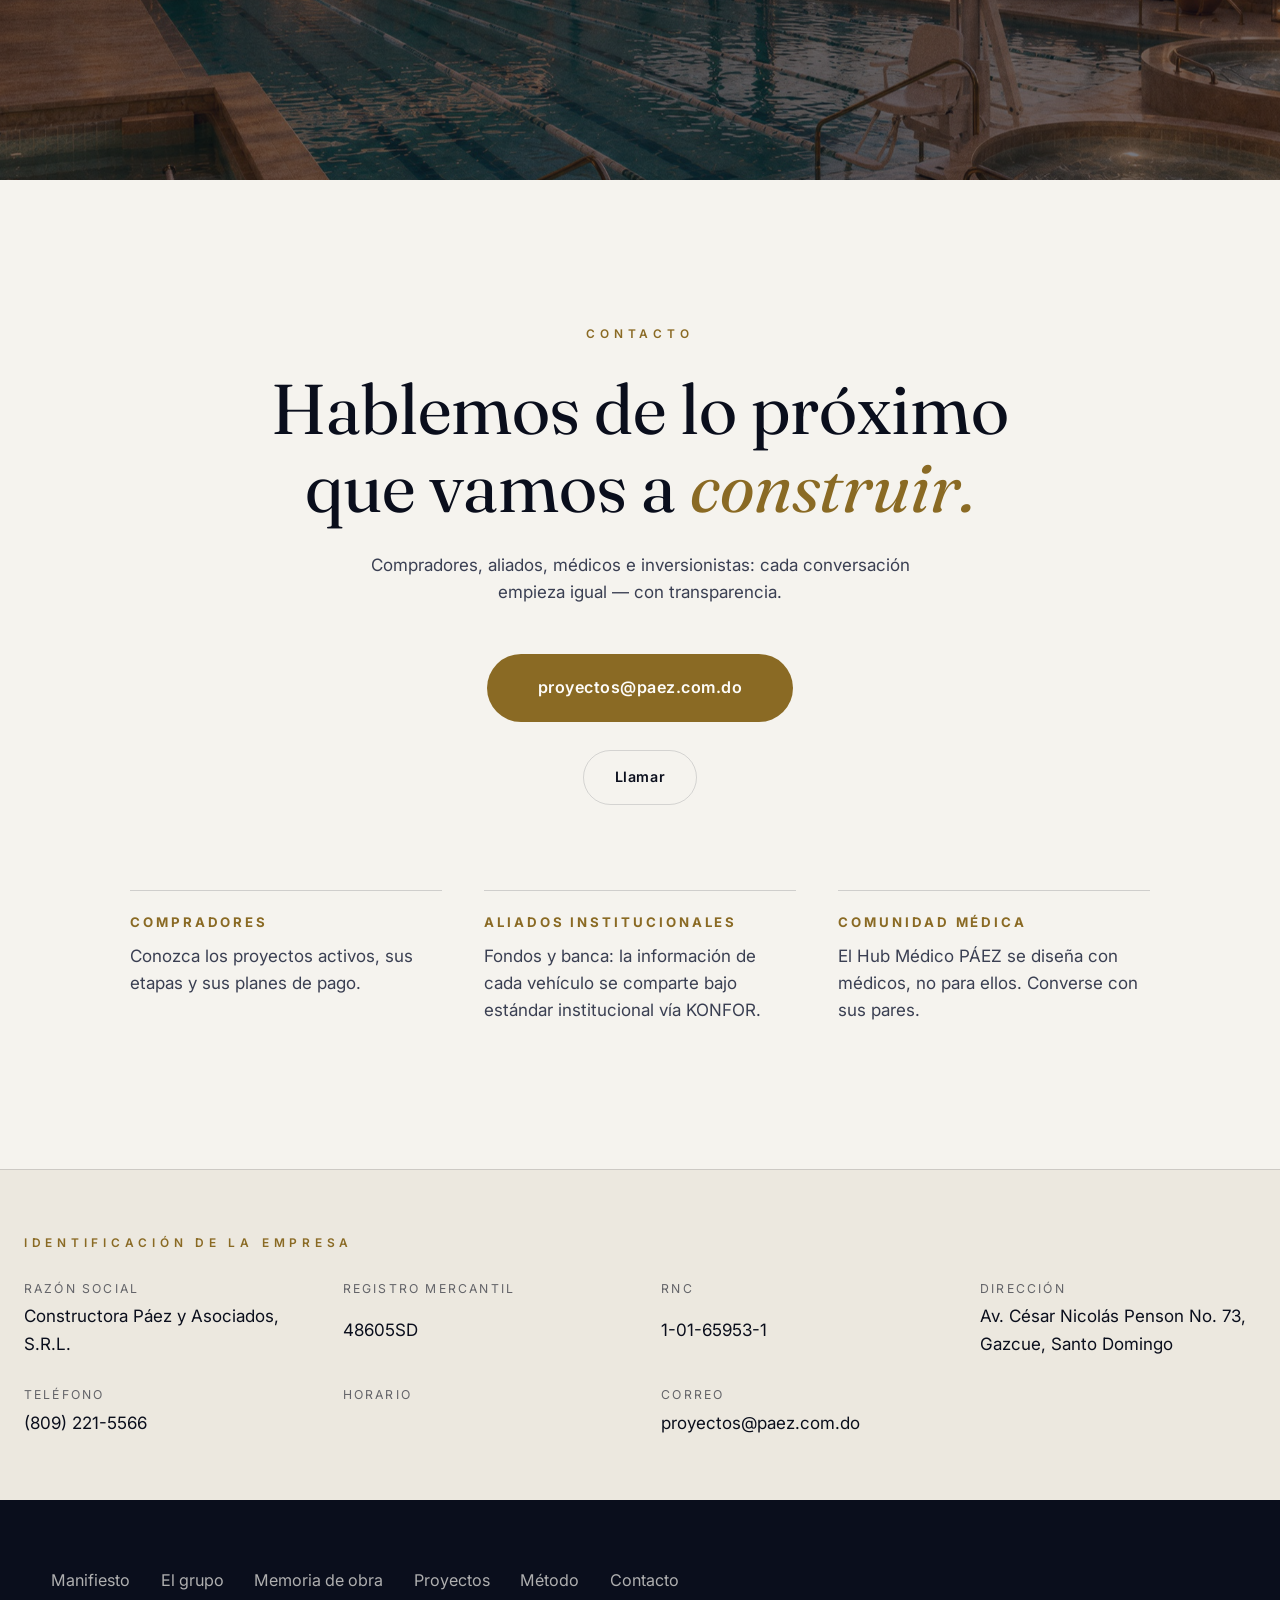
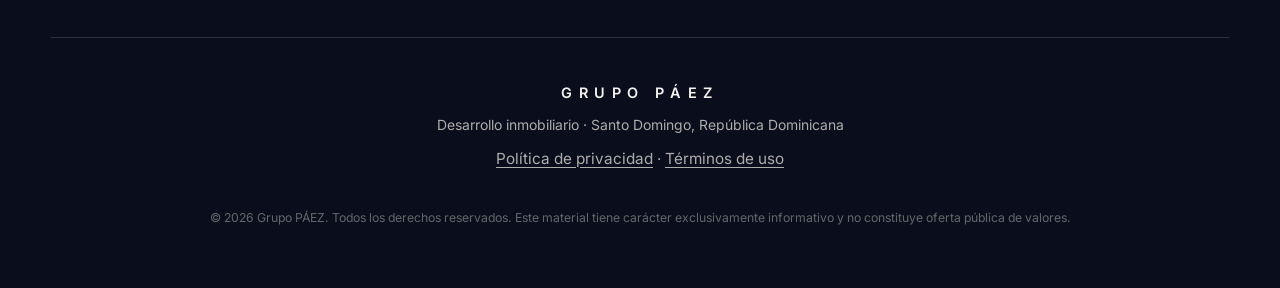
==== commit c749bb87: "Publica los datos del Registro Mercantil y corrige la antigüedad El certificado 48605SD confirma RNC" ====
--- a/index.html
+++ b/index.html
@@ -13,19 +13,19 @@
 <meta property="og:site_name" content="Grupo PÁEZ">
 <meta property="og:locale" content="es_DO">
 <meta property="og:url" content="https://paez.com.do/">
-<meta property="og:title" content="Grupo PÁEZ — 90,444 m² construidos">
+<meta property="og:title" content="Grupo PÁEZ — 90,444 m² · desde 1994">
 <meta property="og:description" content="Grupo PÁEZ. Desarrollo inmobiliario dominicano con estructura fiduciaria, disciplina institucional y proyectos que transforman la ciudad.">
 <meta property="og:image" content="https://paez.com.do/assets/og/og-home.jpg">
 <meta property="og:image:width" content="1200">
 <meta property="og:image:height" content="630">
 <meta name="twitter:card" content="summary_large_image">
-<meta name="twitter:title" content="Grupo PÁEZ — 90,444 m² construidos">
+<meta name="twitter:title" content="Grupo PÁEZ — 90,444 m² · desde 1994">
 <meta name="twitter:description" content="Grupo PÁEZ. Desarrollo inmobiliario dominicano con estructura fiduciaria, disciplina institucional y proyectos que transforman la ciudad.">
 <meta name="twitter:image" content="https://paez.com.do/assets/og/og-home.jpg">
 <meta name="theme-color" content="#0a0e1c">
 <link rel="icon" href="assets/favicon.svg" type="image/svg+xml">
-<script type="application/ld+json">{"@context": "https://schema.org", "@type": ["Organization", "LocalBusiness"], "name": "Grupo PÁEZ", "legalName": "Constructora Páez y Asociados, S.R.L.", "url": "https://paez.com.do", "email": "proyectos@paez.com.do", "description": "Ingeniería y desarrollo inmobiliario en República Dominicana. 90,444 m² construidos en vivienda, hotelería patrimonial e infraestructura clínica.", "address": {"@type": "PostalAddress", "addressLocality": "Santo Domingo", "addressCountry": "DO"}, "areaServed": {"@type": "Country", "name": "República Dominicana"}, "knowsAbout": ["Desarrollo inmobiliario", "Construcción", "Fideicomiso inmobiliario Ley 189-11"], "subOrganization": {"@type": "Organization", "name": "KONFOR", "url": "https://konfor.do"}}</script>
-<link rel="stylesheet" href="styles.css?v=20260802a">
+<script type="application/ld+json">{"@context": "https://schema.org", "@type": ["Organization", "LocalBusiness"], "name": "Grupo PÁEZ", "legalName": "Constructora Páez y Asociados, S.R.L.", "url": "https://paez.com.do", "email": "proyectos@paez.com.do", "telephone": "+1-809-221-5566", "taxID": "1-01-65953-1", "foundingDate": "1994", "description": "Ingeniería y desarrollo inmobiliario en República Dominicana desde 1994. 90,444 m² entre obra entregada, en ejecución y en proyecto.", "address": {"@type": "PostalAddress", "streetAddress": "Av. César Nicolás Penson No. 73", "addressLocality": "Gazcue, Santo Domingo", "addressCountry": "DO"}, "areaServed": {"@type": "Country", "name": "República Dominicana"}, "knowsAbout": ["Desarrollo inmobiliario", "Construcción", "Arquitectura", "Ingeniería", "Fideicomiso inmobiliario Ley 189-11"], "subOrganization": {"@type": "Organization", "name": "KONFOR", "url": "https://konfor.do"}}</script>
+<link rel="stylesheet" href="styles.css?v=20260802c">
 </head>
 <body>
 <a class="skip-link" href="#contenido">Ir al contenido</a>
@@ -77,7 +77,7 @@
       <span class="hero-title-line"><span>metros construidos</span></span>
       <span class="hero-title-line"><span class="accent">dicen más.</span></span>
     </h1>
-    <p class="hero-sub reveal-line"><span>Veinte años levantando vivienda social, residencias de lujo, hotelería en casco histórico e infraestructura clínica. Con la misma firma y el mismo estándar.</span></p>
+    <p class="hero-sub reveal-line"><span>Más de treinta años levantando vivienda social, residencias de lujo, hotelería en casco histórico e infraestructura clínica. Con la misma firma y el mismo estándar.</span></p>
     <div class="hero-actions">
       <a href="#memoria" class="btn btn-solid" data-magnetic>Ver la memoria de obra</a>
       <a href="#manifiesto" class="btn btn-ghost" data-magnetic>Quiénes somos</a>
@@ -108,12 +108,12 @@
   <div class="legacy-grid">
     <div class="legacy-copy">
       <p class="section-kicker">El grupo</p>
-      <h2 class="section-title">Veinte años<br>levantando lo que<br><span class="accent">prometemos.</span></h2>
-      <p class="section-body">Más de veinte años diseñando, planificando, construyendo y manteniendo obra en la República Dominicana. Constructora Páez y Asociados levanta proyectos en Villa Altagracia, la Ciudad Colonial, Miches y Santo Domingo, cada uno dentro de su propio fideicomiso de la Ley 189-11.</p>
+      <h2 class="section-title">Treinta años<br>levantando lo que<br><span class="accent">prometemos.</span></h2>
+      <p class="section-body">Constituida en 1994. Más de treinta años diseñando, planificando, construyendo y manteniendo obra en la República Dominicana. Constructora Páez y Asociados levanta proyectos en Villa Altagracia, la Ciudad Colonial, Miches y Santo Domingo, cada uno dentro de su propio fideicomiso de la Ley 189-11.</p>
       <p class="section-body">No somos operadores clínicos ni una empresa de tecnología. Somos quienes construyen — y esa precisión, sostenida durante dos décadas, es exactamente lo que hace creíble todo lo demás.</p>
     </div>
     <div class="legacy-stats">
-      <div class="stat" data-count="20" data-suffix="+"><span class="stat-num">0</span><span class="stat-label">Años de experiencia en obra dominicana</span></div>
+      <div class="stat" data-count="30" data-suffix="+"><span class="stat-num">0</span><span class="stat-label">Años de experiencia en obra dominicana, desde 1994</span></div>
       <div class="stat" data-count="4"><span class="stat-num" data-suffix="">0</span><span class="stat-label">Ubicaciones con proyecto: Villa Altagracia, Ciudad Colonial, Miches y Santo Domingo</span></div>
       <div class="stat" data-count="13"><span class="stat-num" data-suffix="">0</span><span class="stat-label">Carpetas de expediente institucional por proyecto</span></div>
       <div class="stat" data-count="100" data-suffix="%"><span class="stat-num">0</span><span class="stat-label">Capital y ejecución dominicanos</span></div>
@@ -127,7 +127,7 @@
   <img class="escena-img" src="assets/film/torre_obra.jpg" alt="Un ingeniero frente a una torre en construcción al amanecer" loading="lazy" width="1600" height="900">
   <div class="escena-veil"></div>
   <div class="escena-inner">
-    <p class="escena-eyebrow">Veinte años</p>
+    <p class="escena-eyebrow">Desde 1994</p>
     <h2 class="escena-title">Alguien tiene que<br>pararse ahí <em>primero.</em></h2>
     <p class="escena-sub">Antes del render y antes del brochure hay un terreno, unos planos y una firma que responde. Eso es lo que hacemos, y es lo que hace creíble todo lo que viene después.</p>
   </div>
@@ -467,6 +467,10 @@
         <span class="ident-label">Razón social</span>
         <span class="ident-valor">Constructora Páez y Asociados, S.R.L.</span>
       </div>
+      <div class="ident-item">
+        <span class="ident-label">Registro Mercantil</span>
+        <span class="ident-valor">48605SD</span>
+      </div>
       <div class="ident-item" data-campo="rnc" hidden>
         <span class="ident-label">RNC</span>
         <span class="ident-valor"></span>
@@ -510,8 +514,8 @@
   </div>
 </footer>
 
-<script src="datos.js?v=20260802a"></script>
-<script src="main.js?v=20260802a"></script>
-<script src="contacto.js?v=20260802a"></script>
+<script src="datos.js?v=20260802c"></script>
+<script src="main.js?v=20260802c"></script>
+<script src="contacto.js?v=20260802c"></script>
 </body>
 </html>
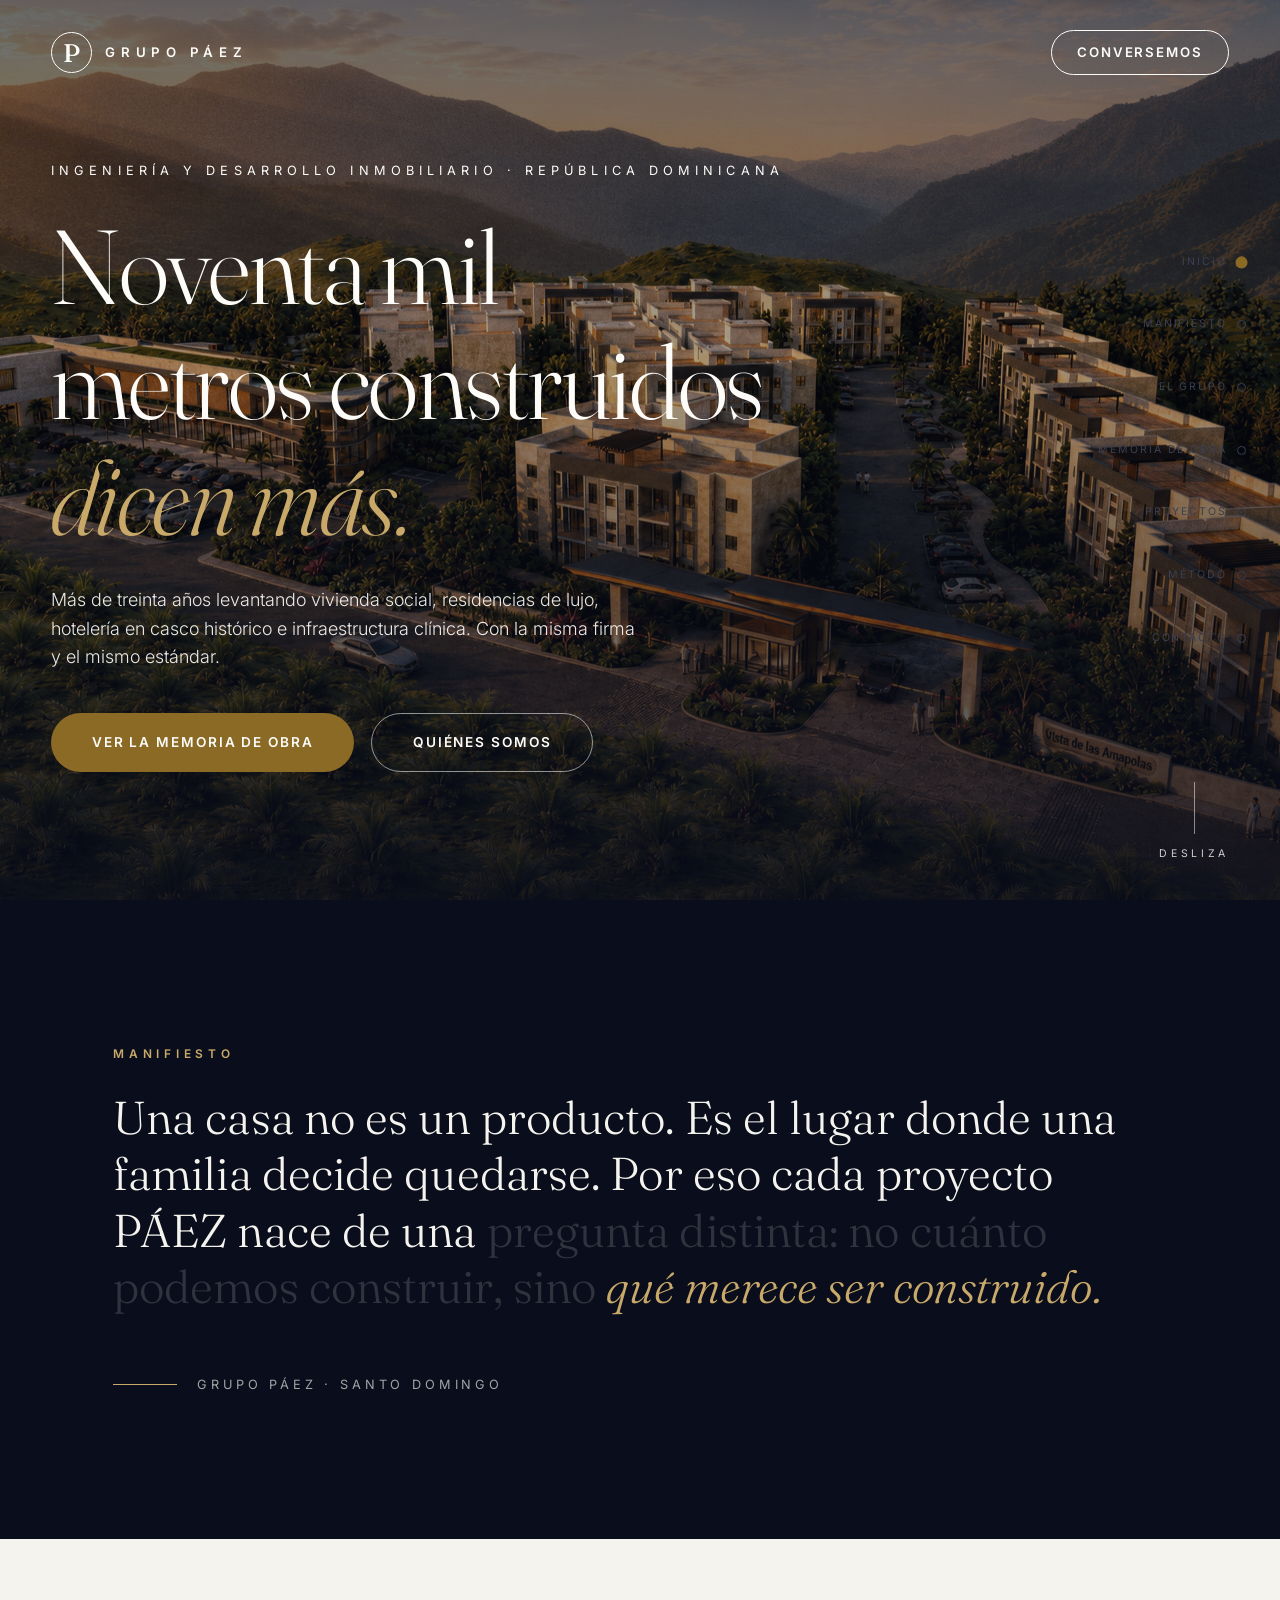
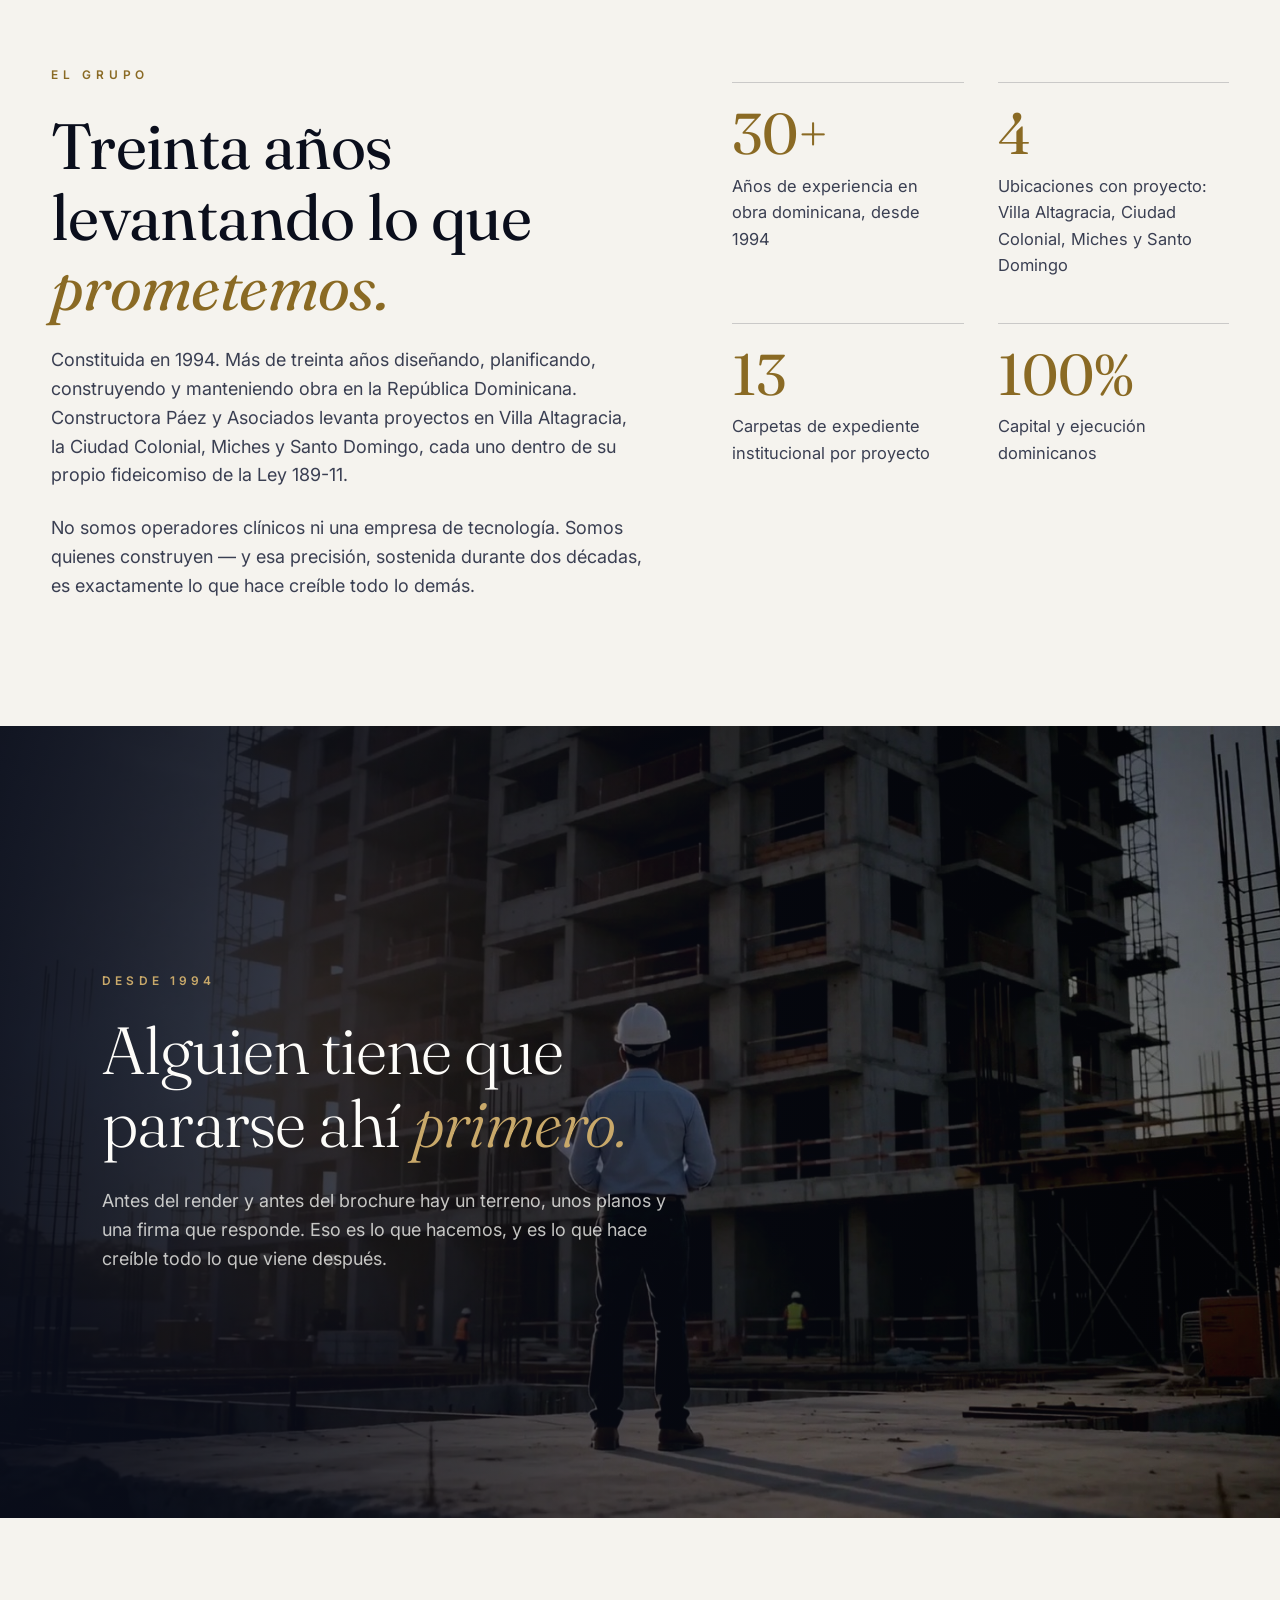
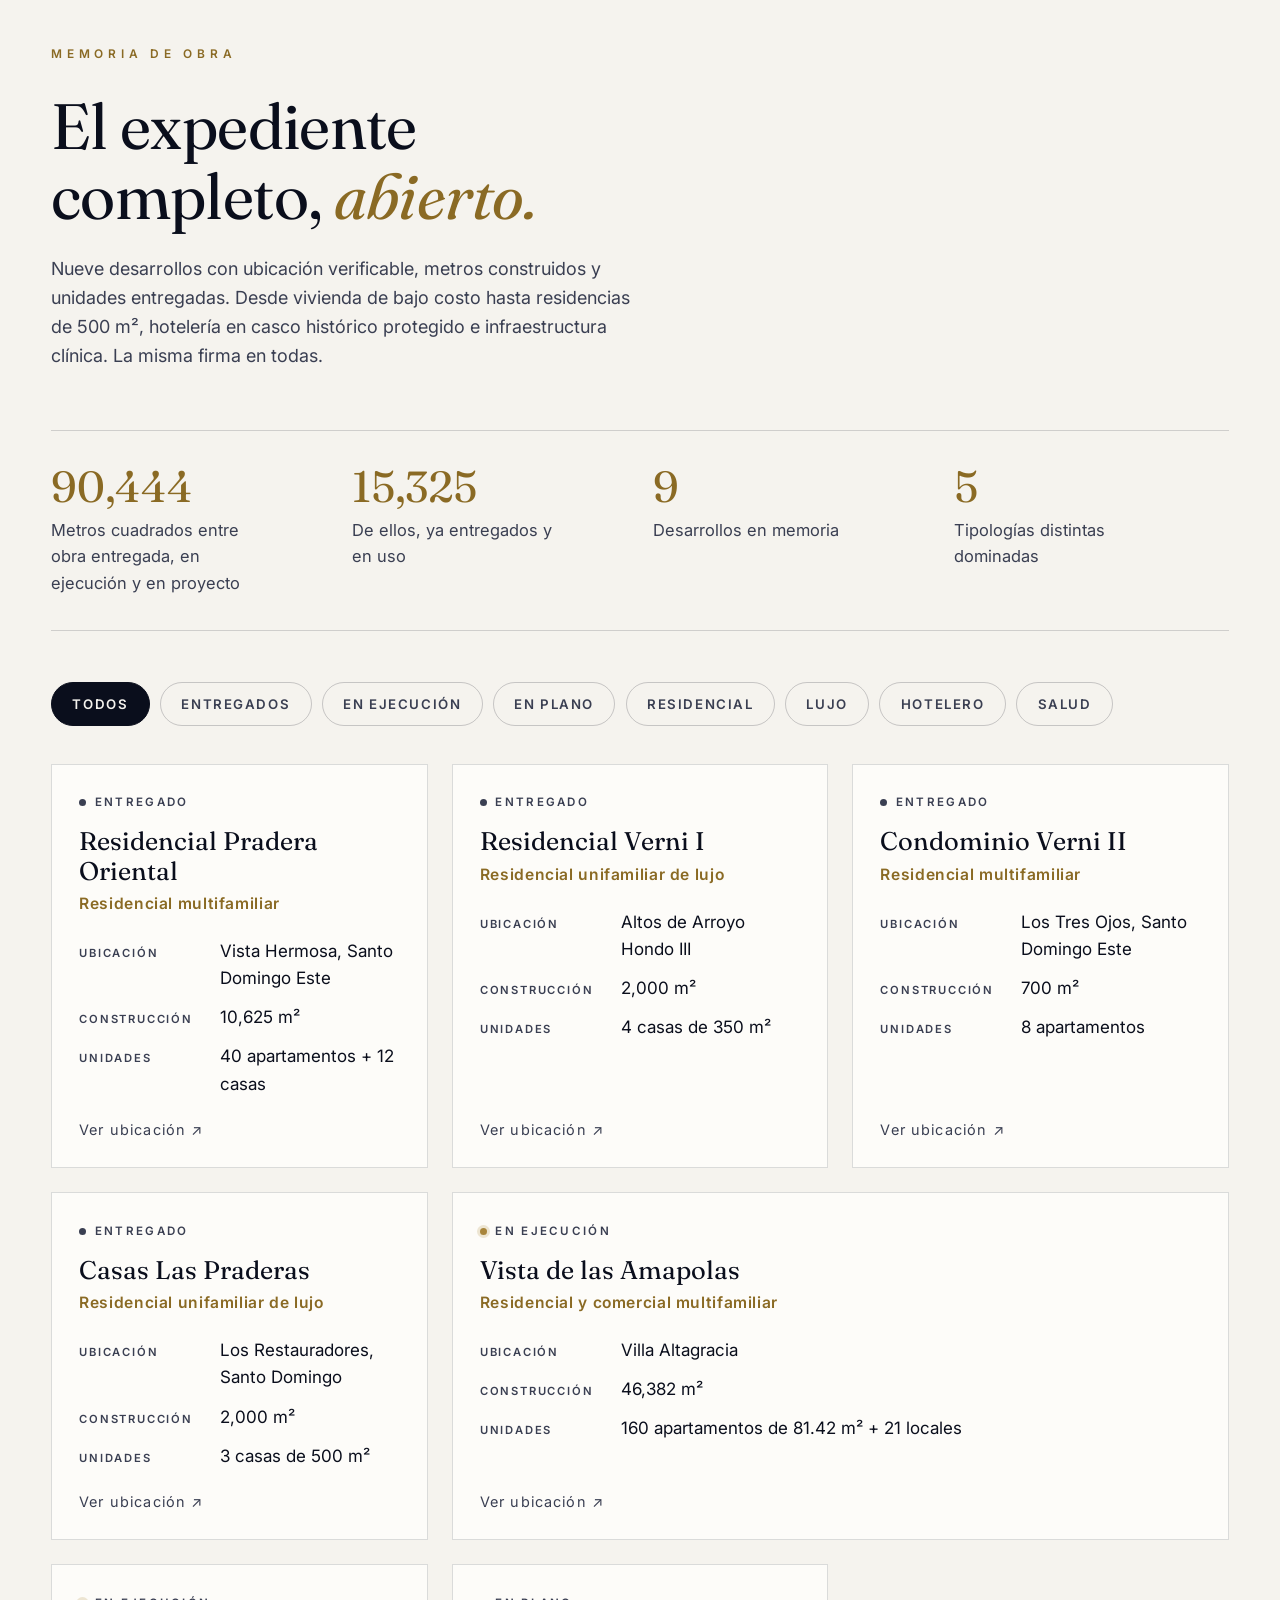
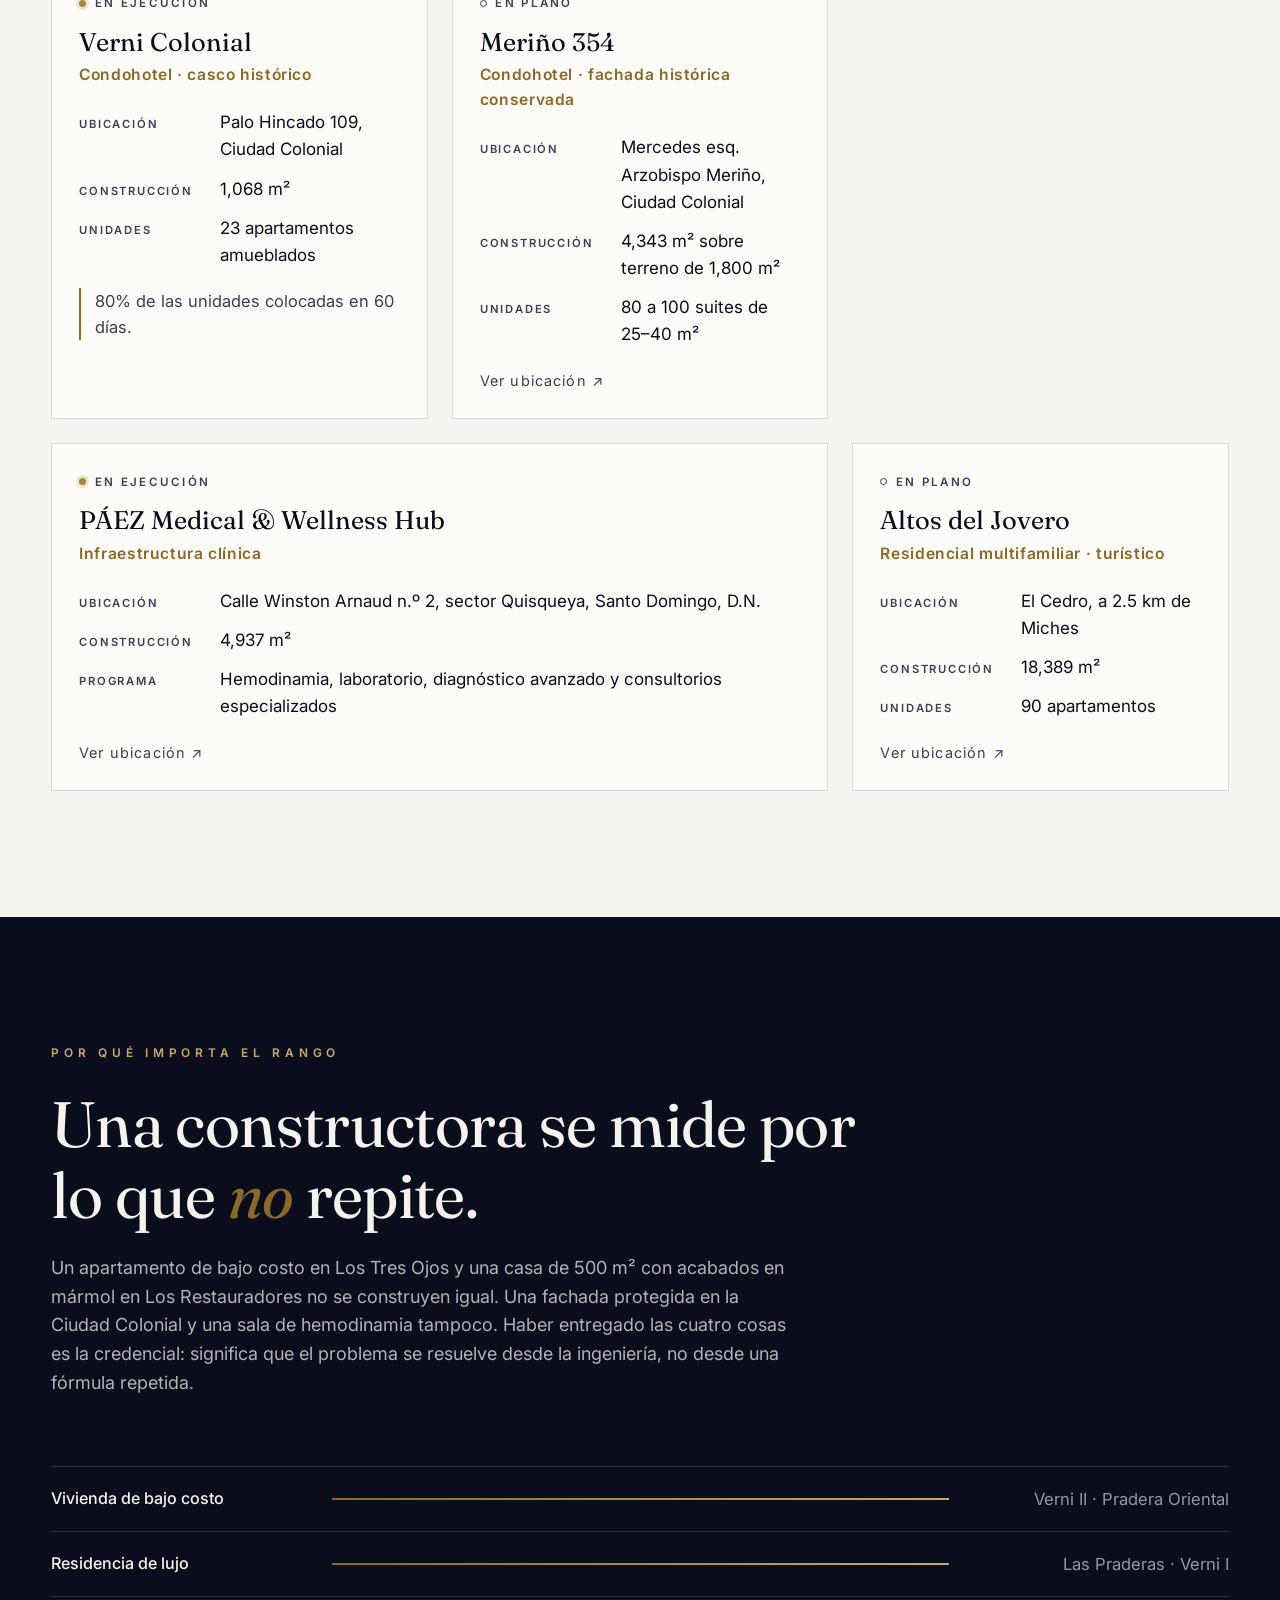
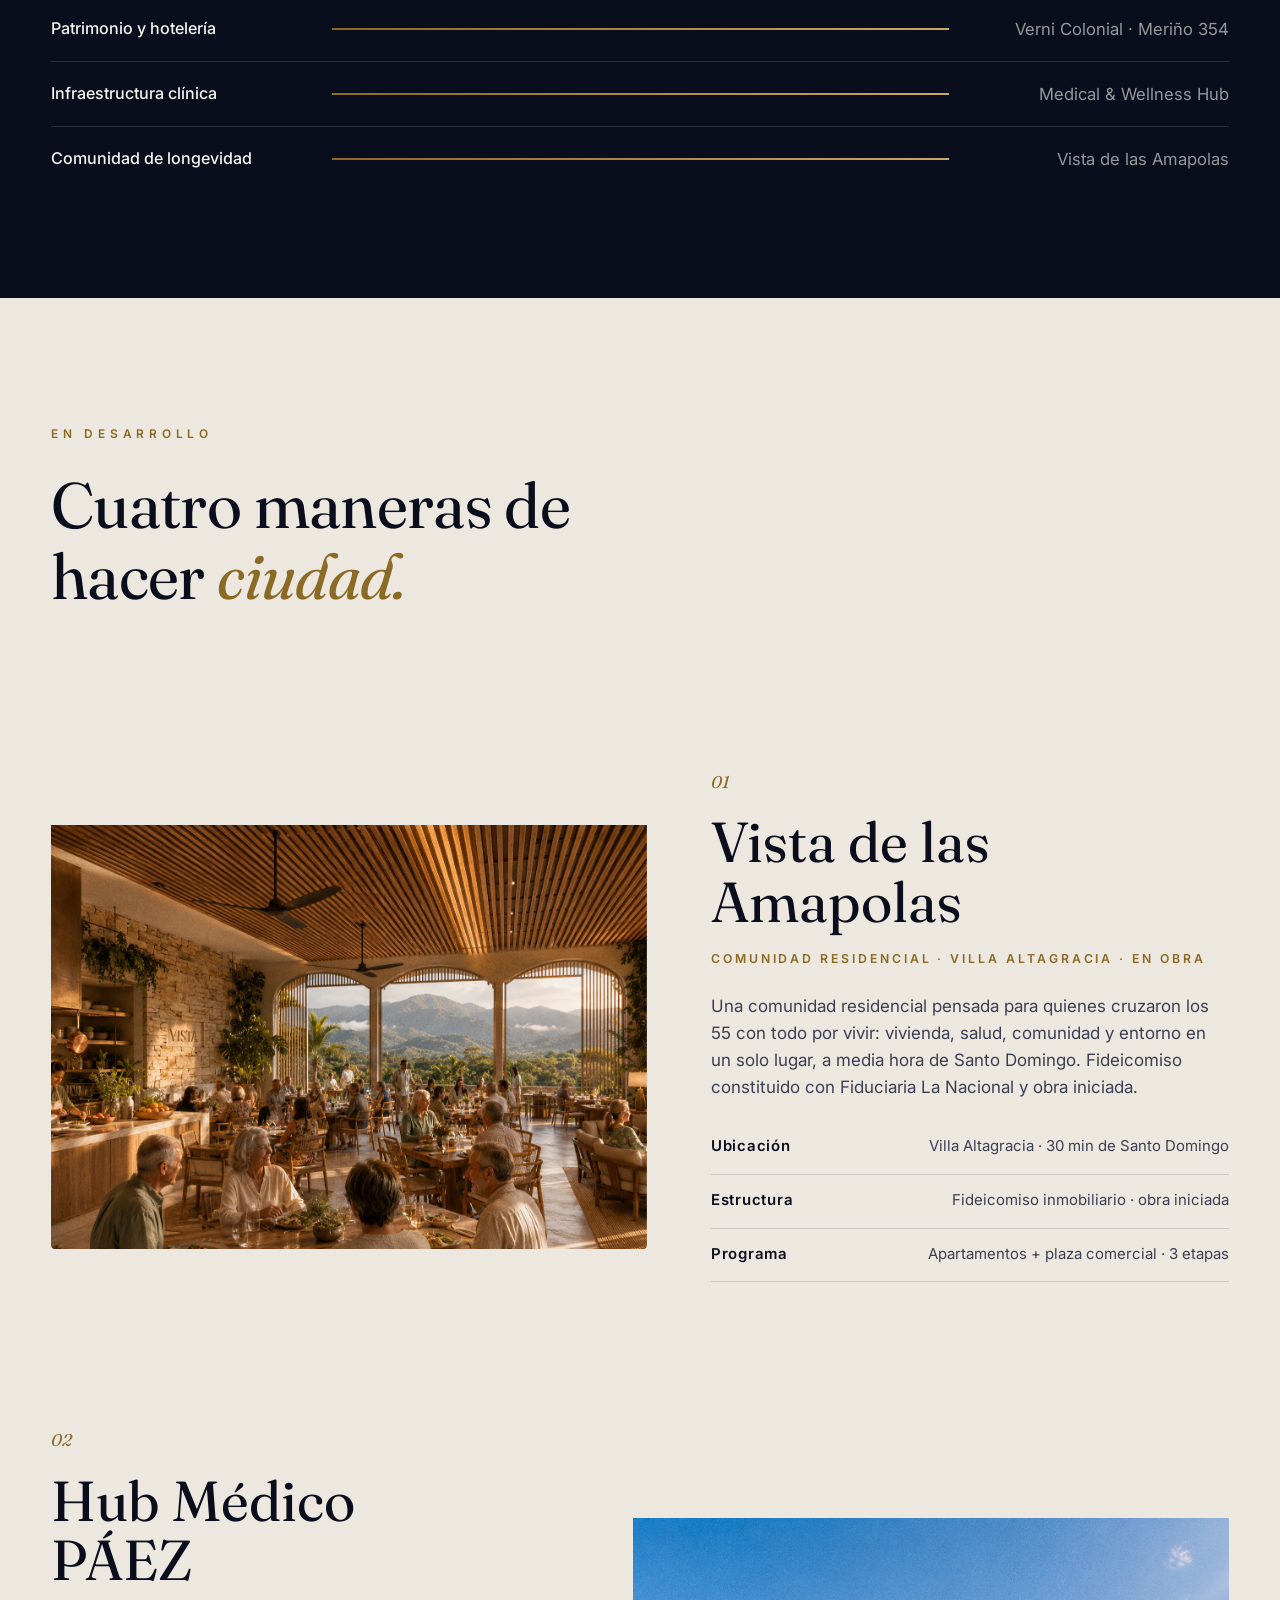
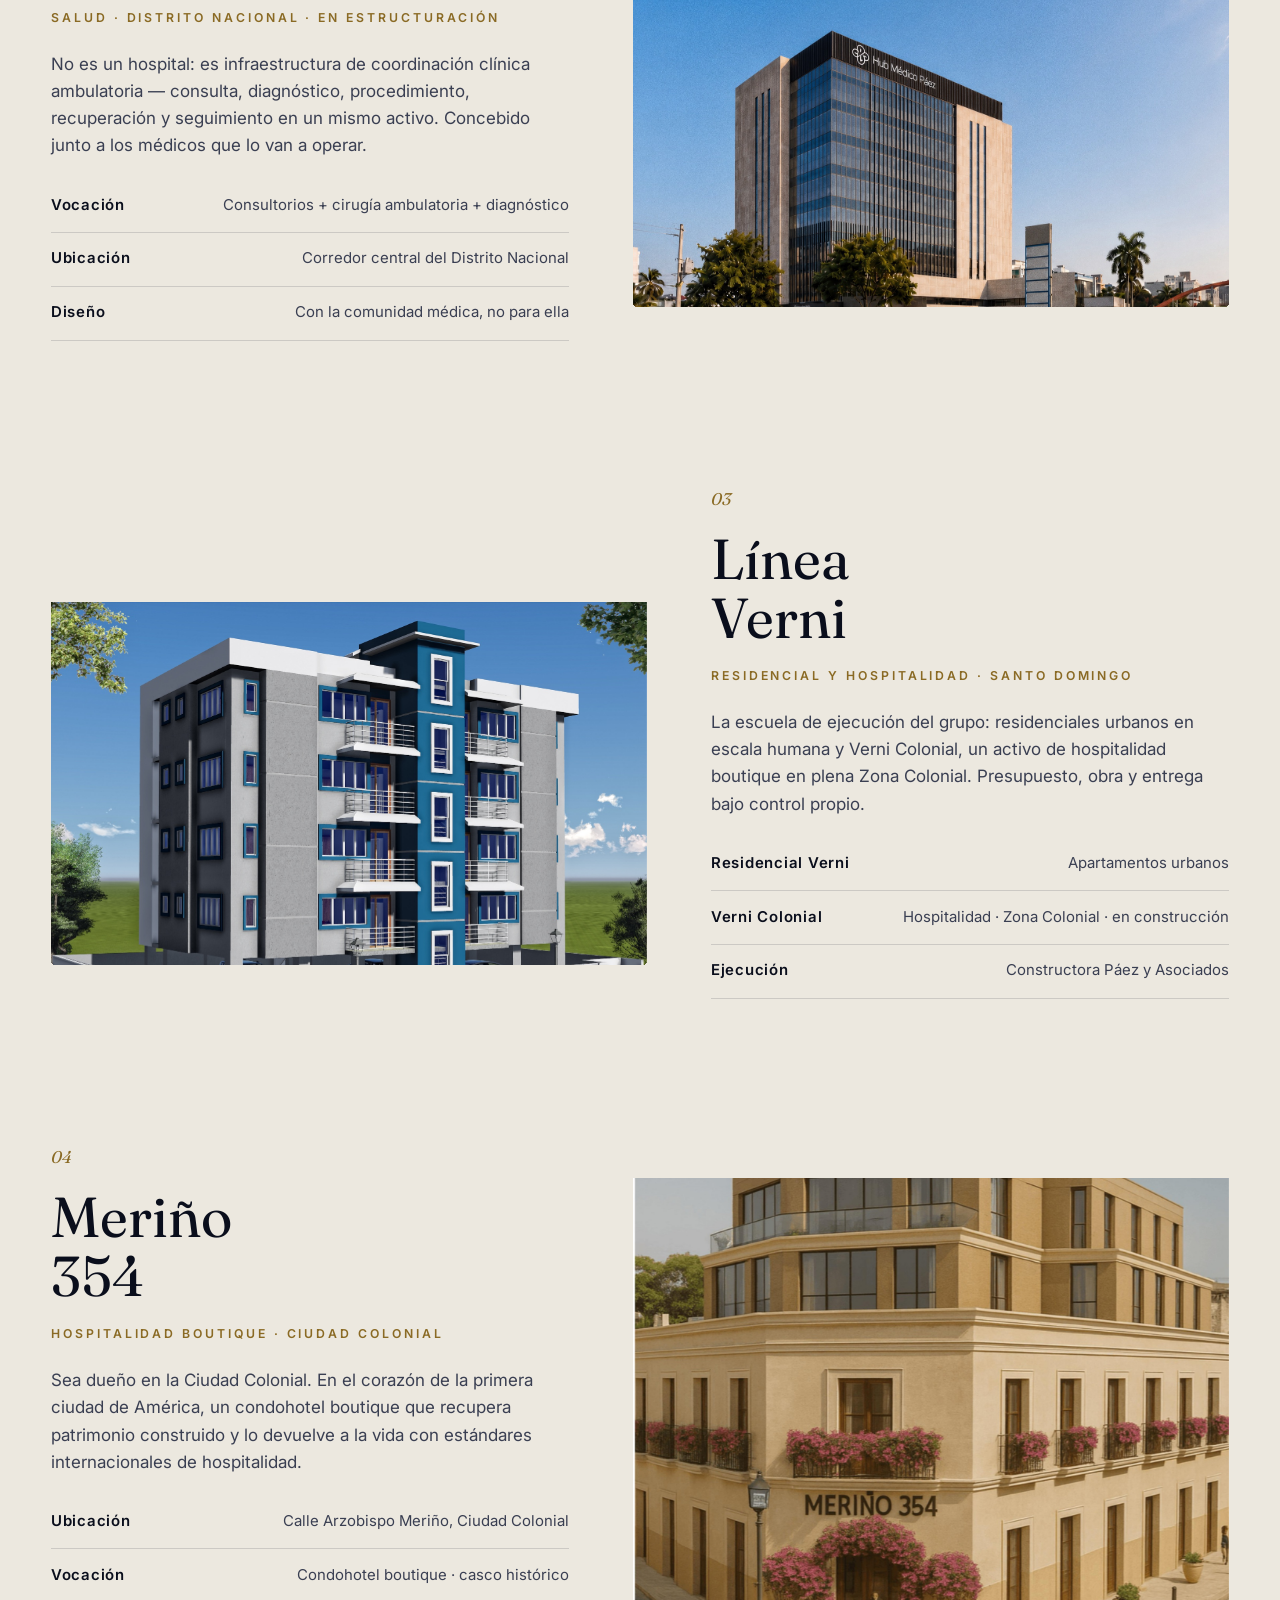
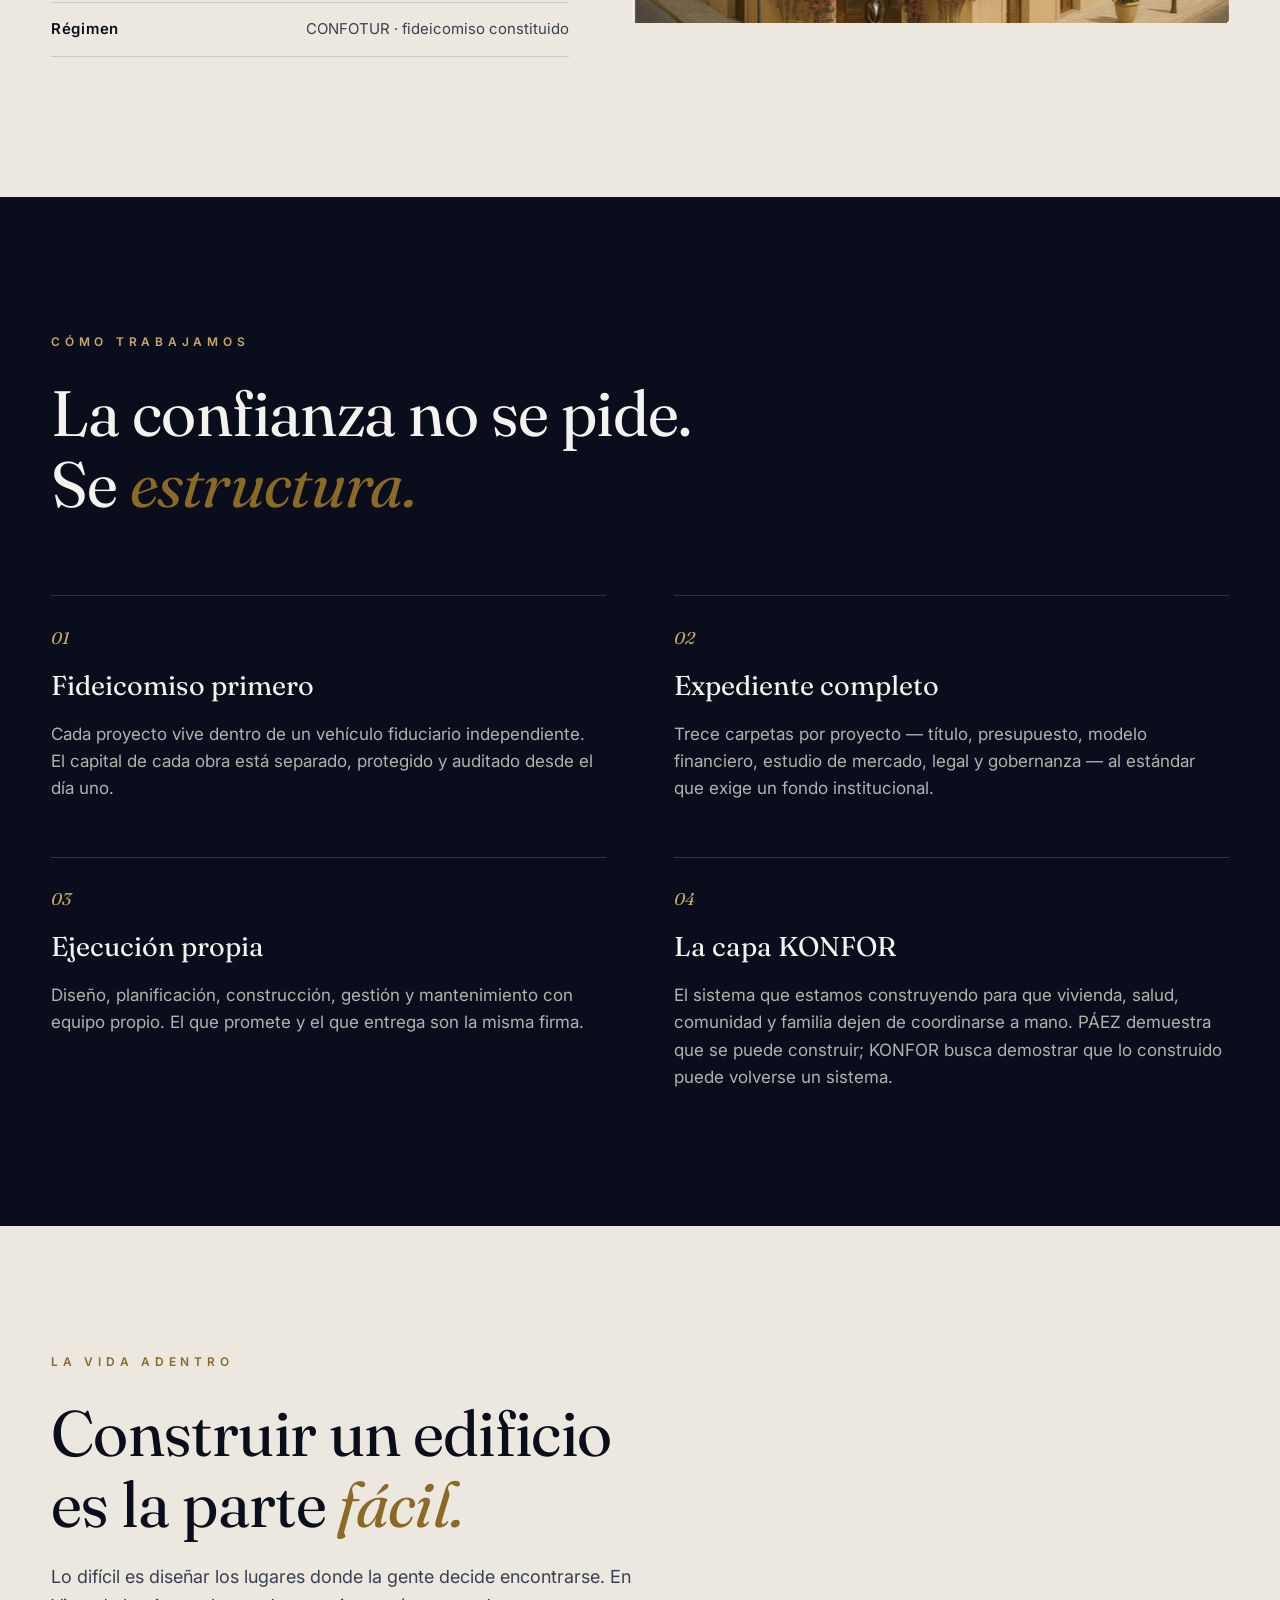
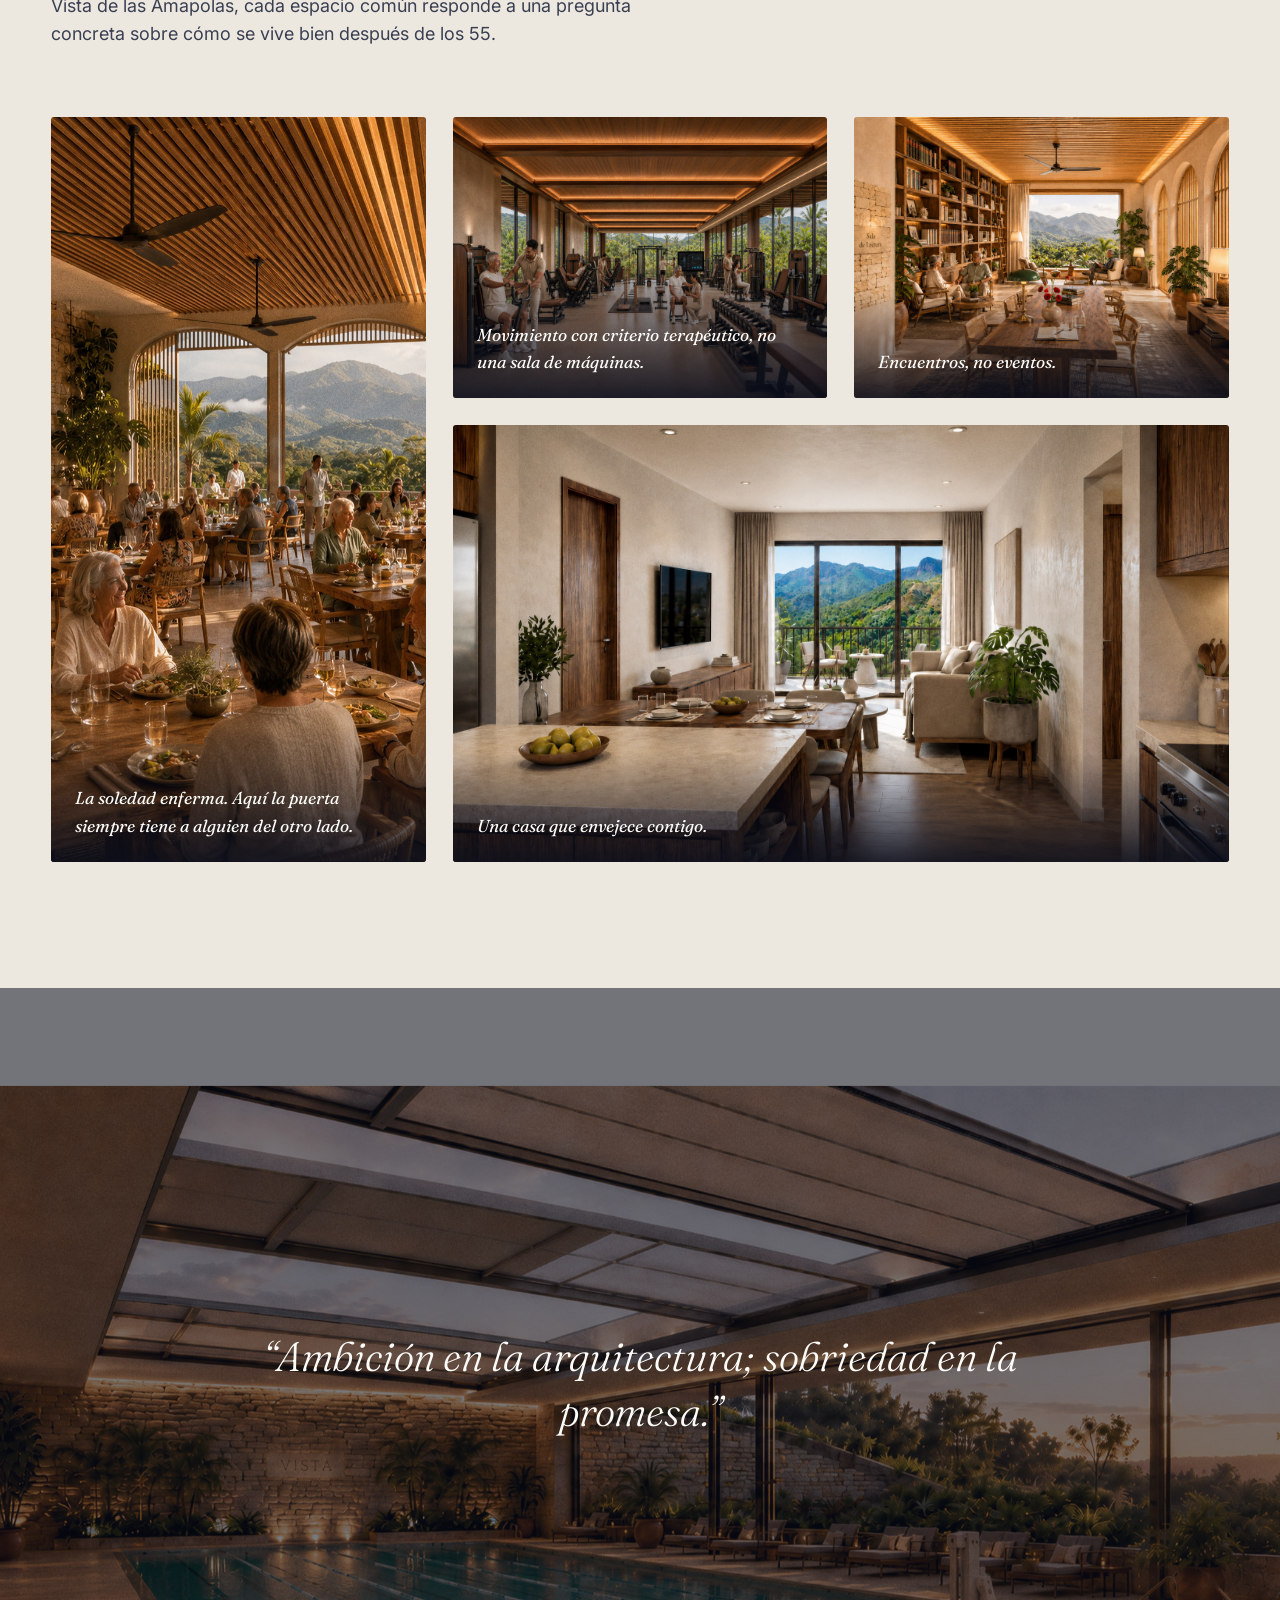
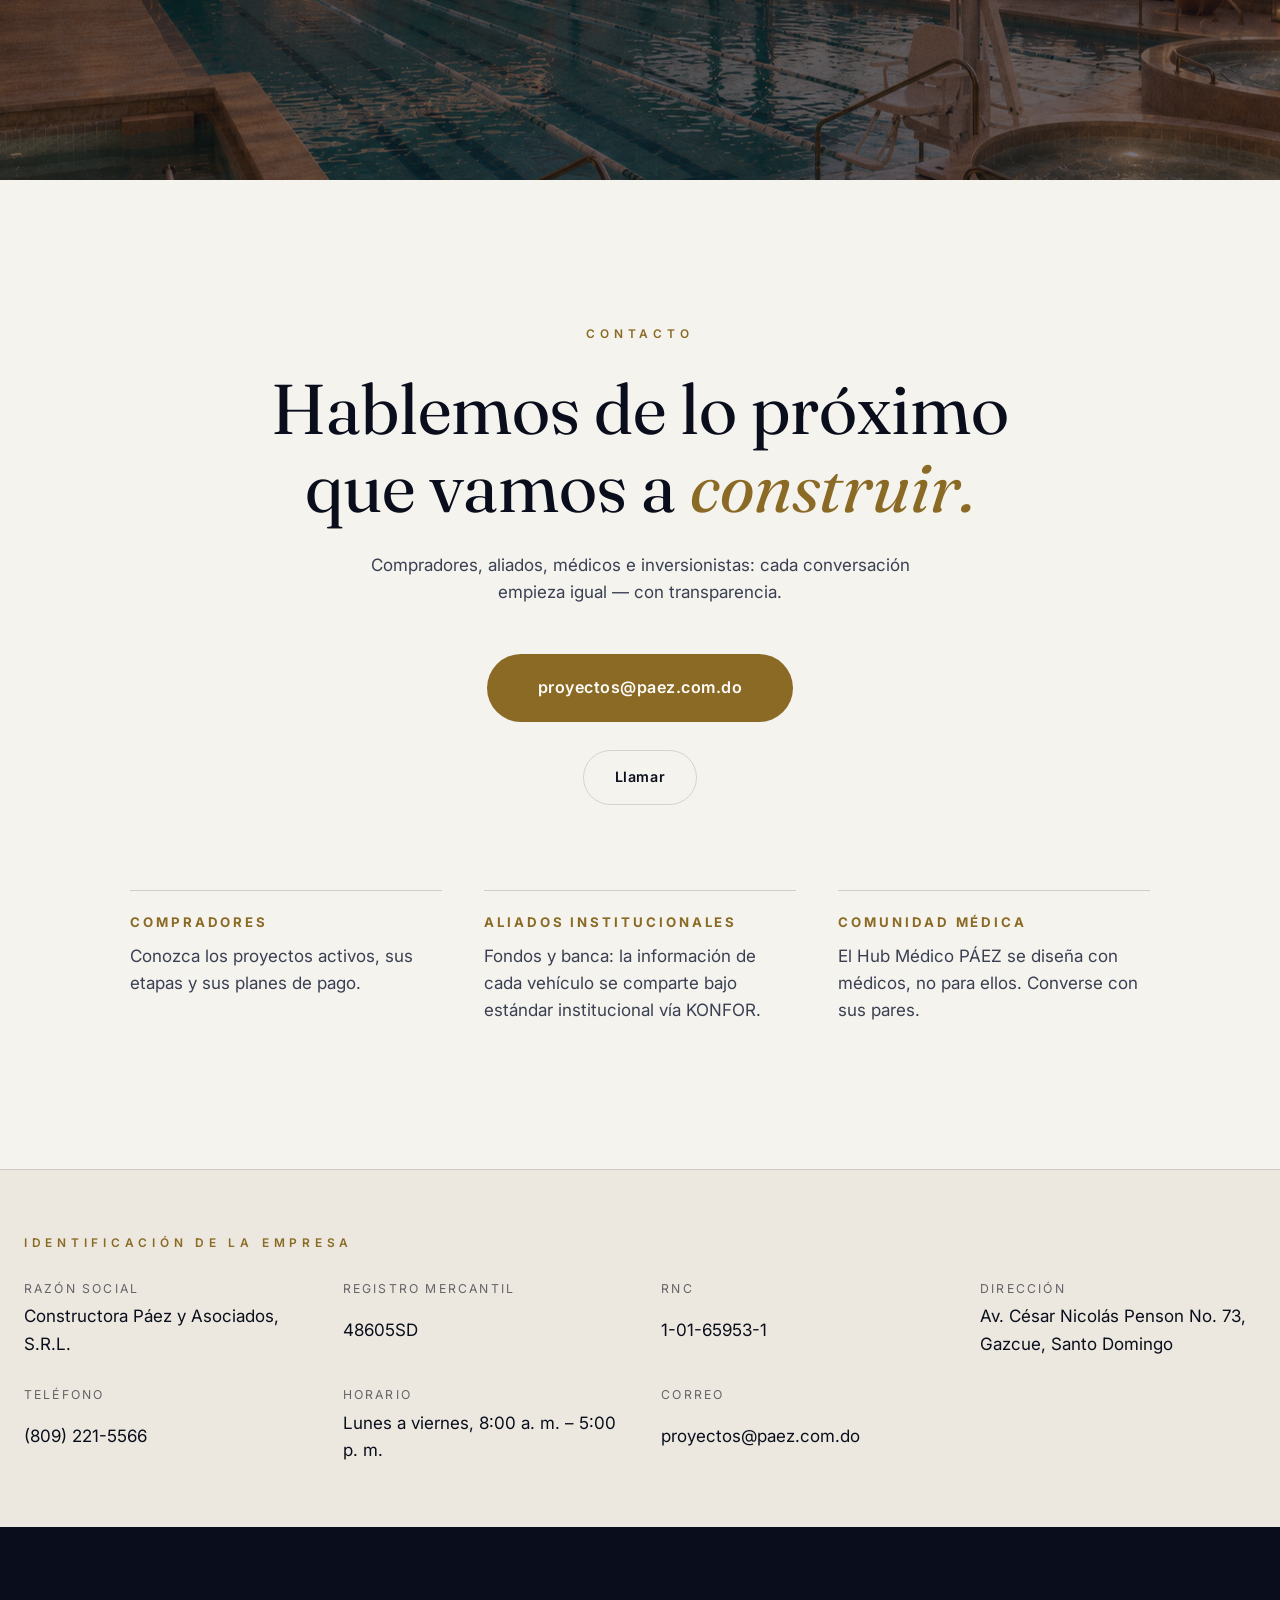
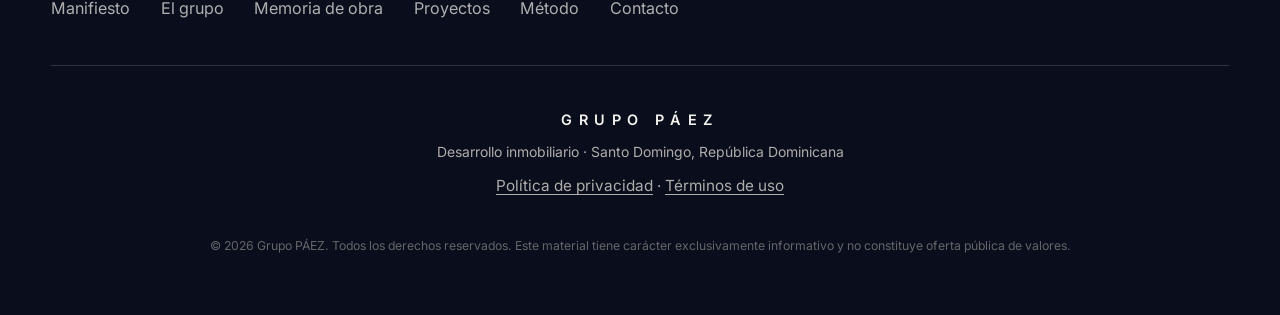
==== commit 5f6b6d93: "Corrige la dirección del Hub Médico Calle Winston Arnaud n.º 2, sector Quisqueya, Santo Domingo, D.N" ====
--- a/index.html
+++ b/index.html
@@ -250,7 +250,7 @@
       <h3 class="rec-name">PÁEZ Medical &amp; Wellness Hub</h3>
       <p class="rec-type">Infraestructura clínica</p>
       <dl class="rec-data">
-        <div><dt>Ubicación</dt><dd>Calle Winston Arnaud 3, Santo Domingo</dd></div>
+        <div><dt>Ubicación</dt><dd>Calle Winston Arnaud n.º 2, sector Quisqueya, Santo Domingo, D.N.</dd></div>
         <div><dt>Construcción</dt><dd>4,937 m²</dd></div>
         <div><dt>Programa</dt><dd>Hemodinamia, laboratorio, diagnóstico avanzado y consultorios especializados</dd></div>
       </dl>
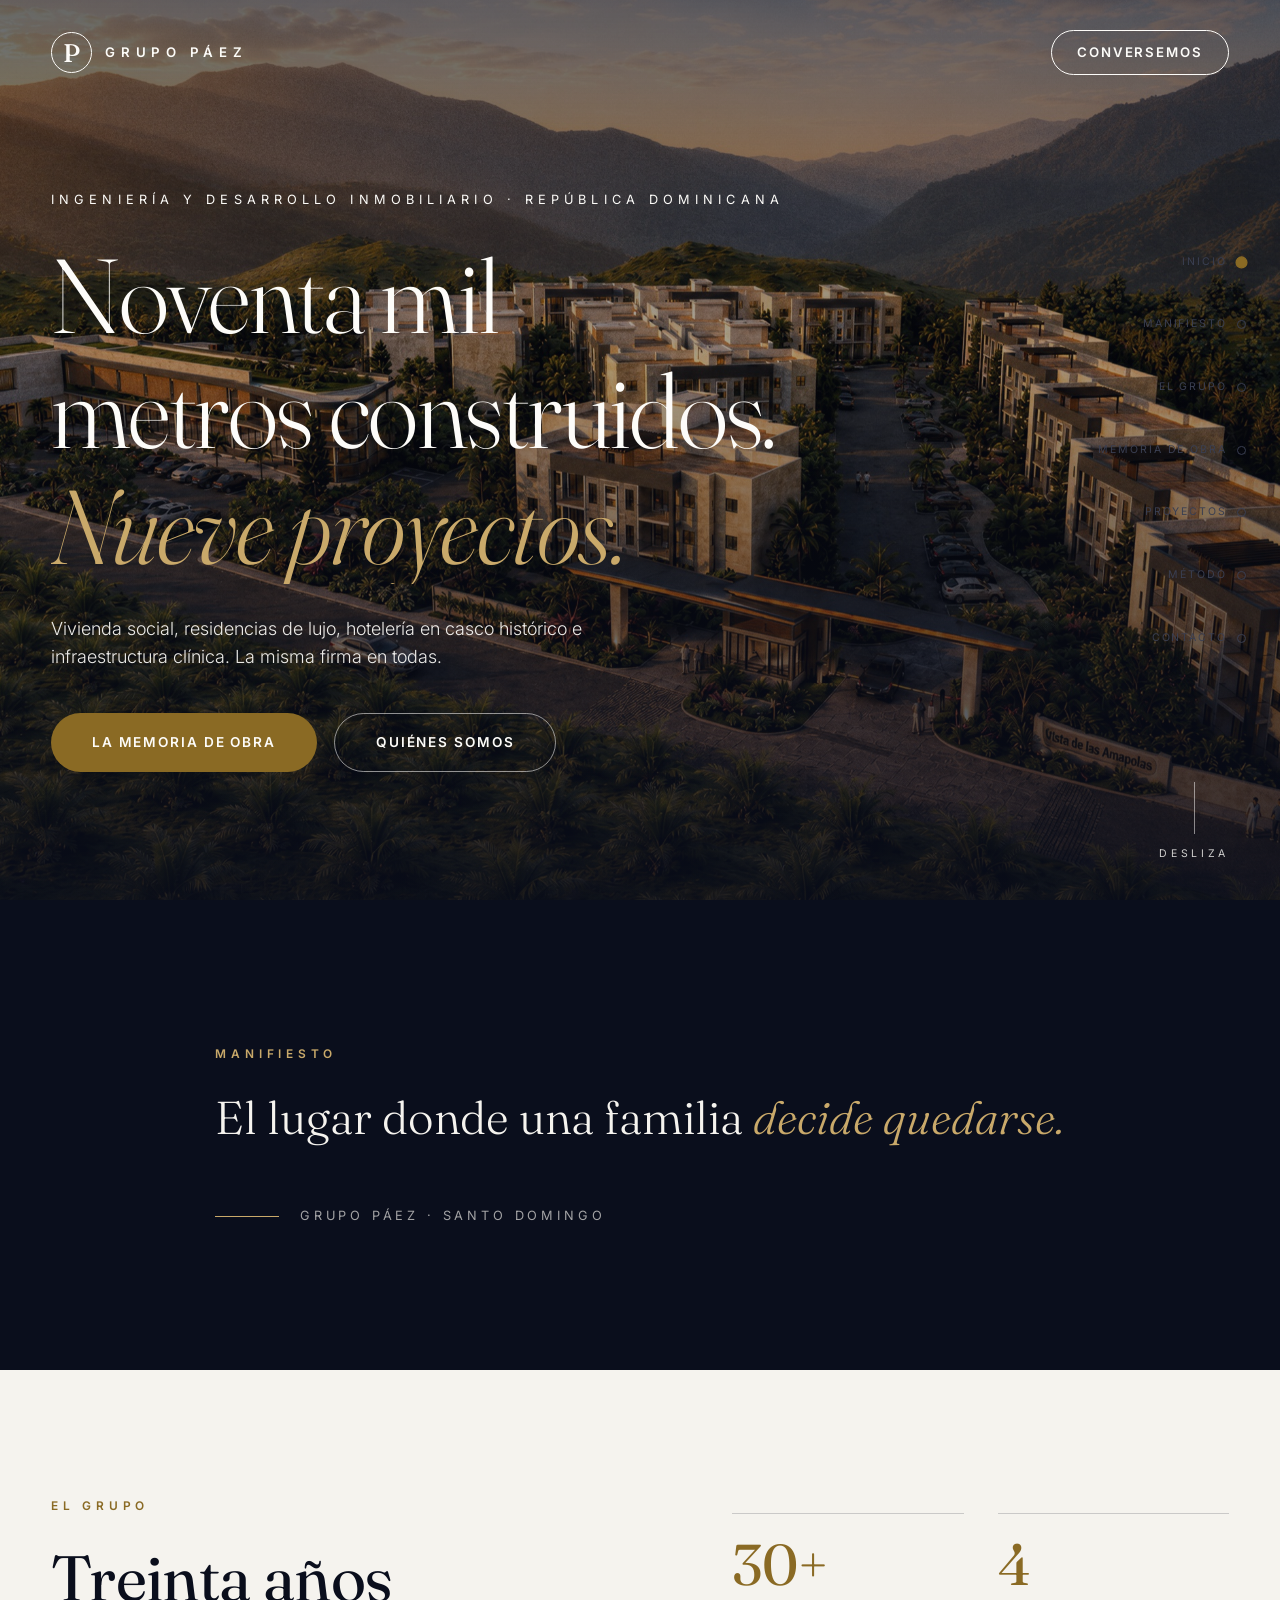
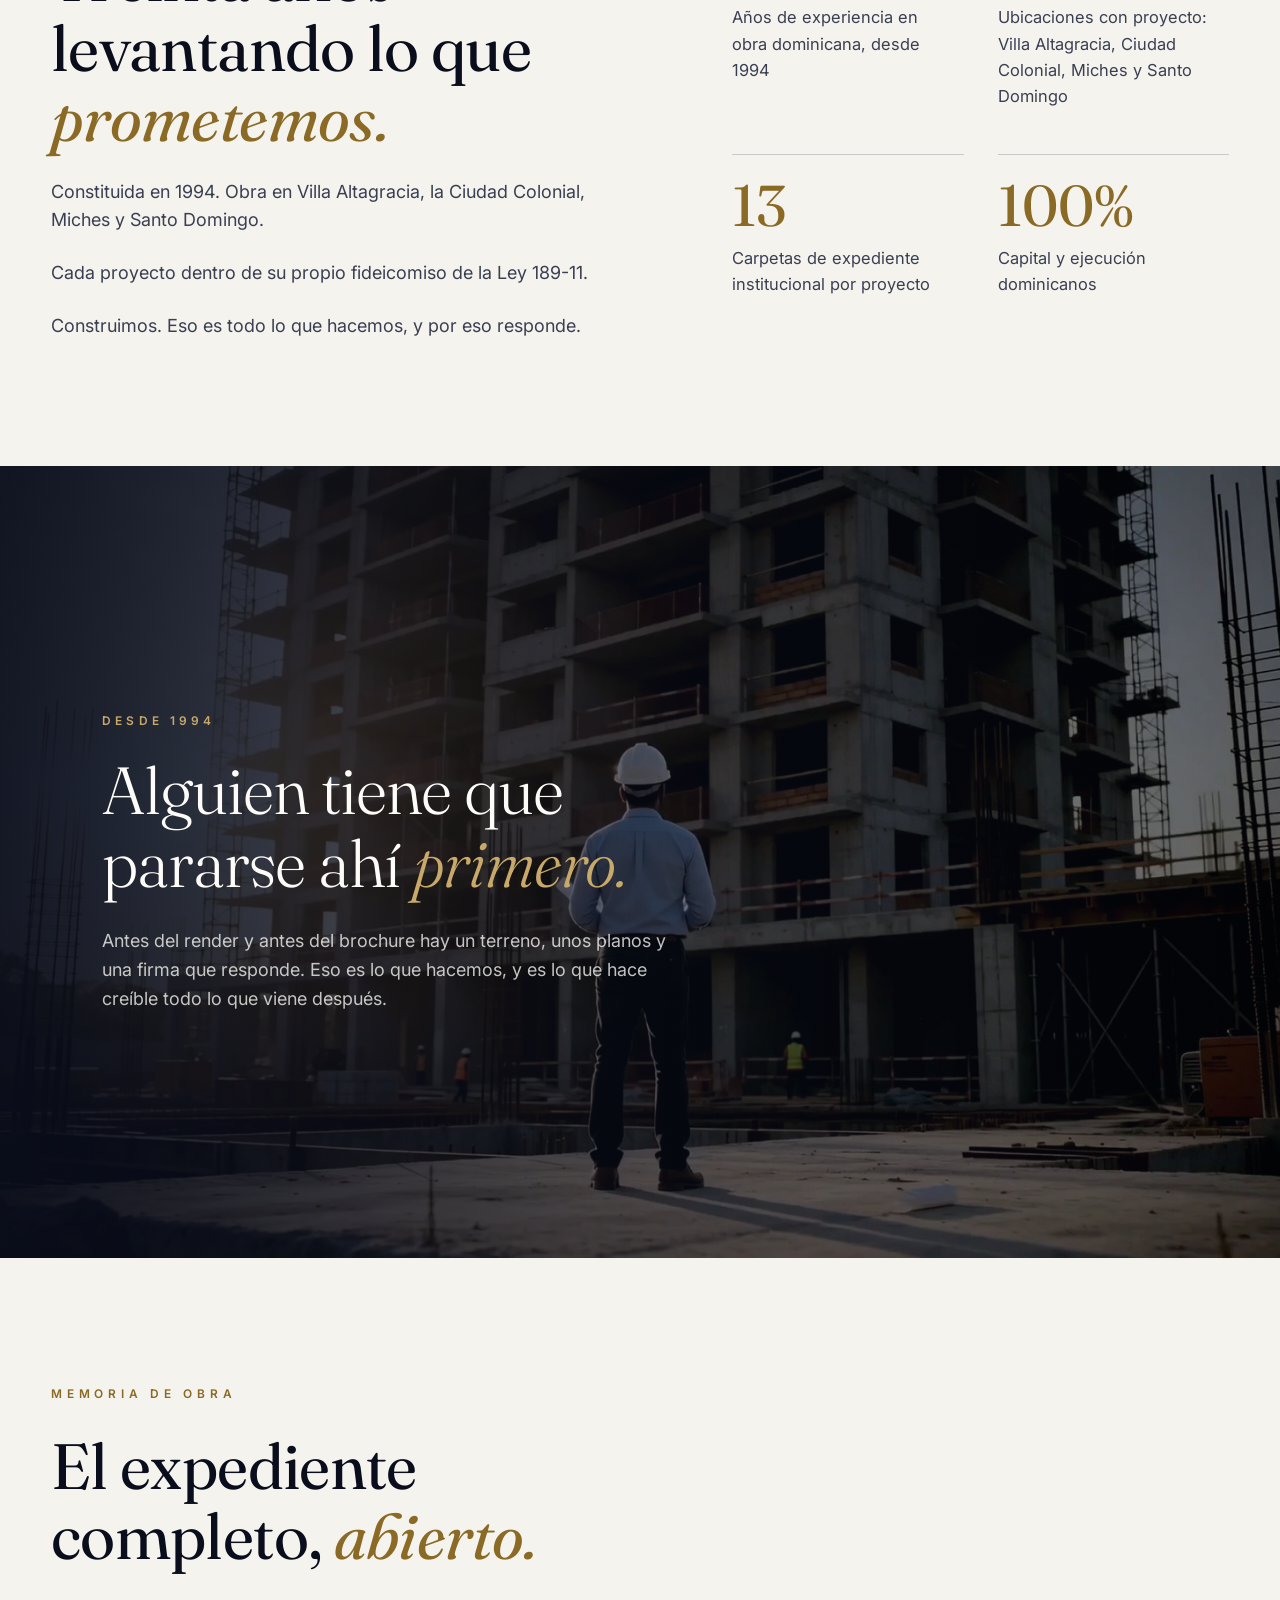
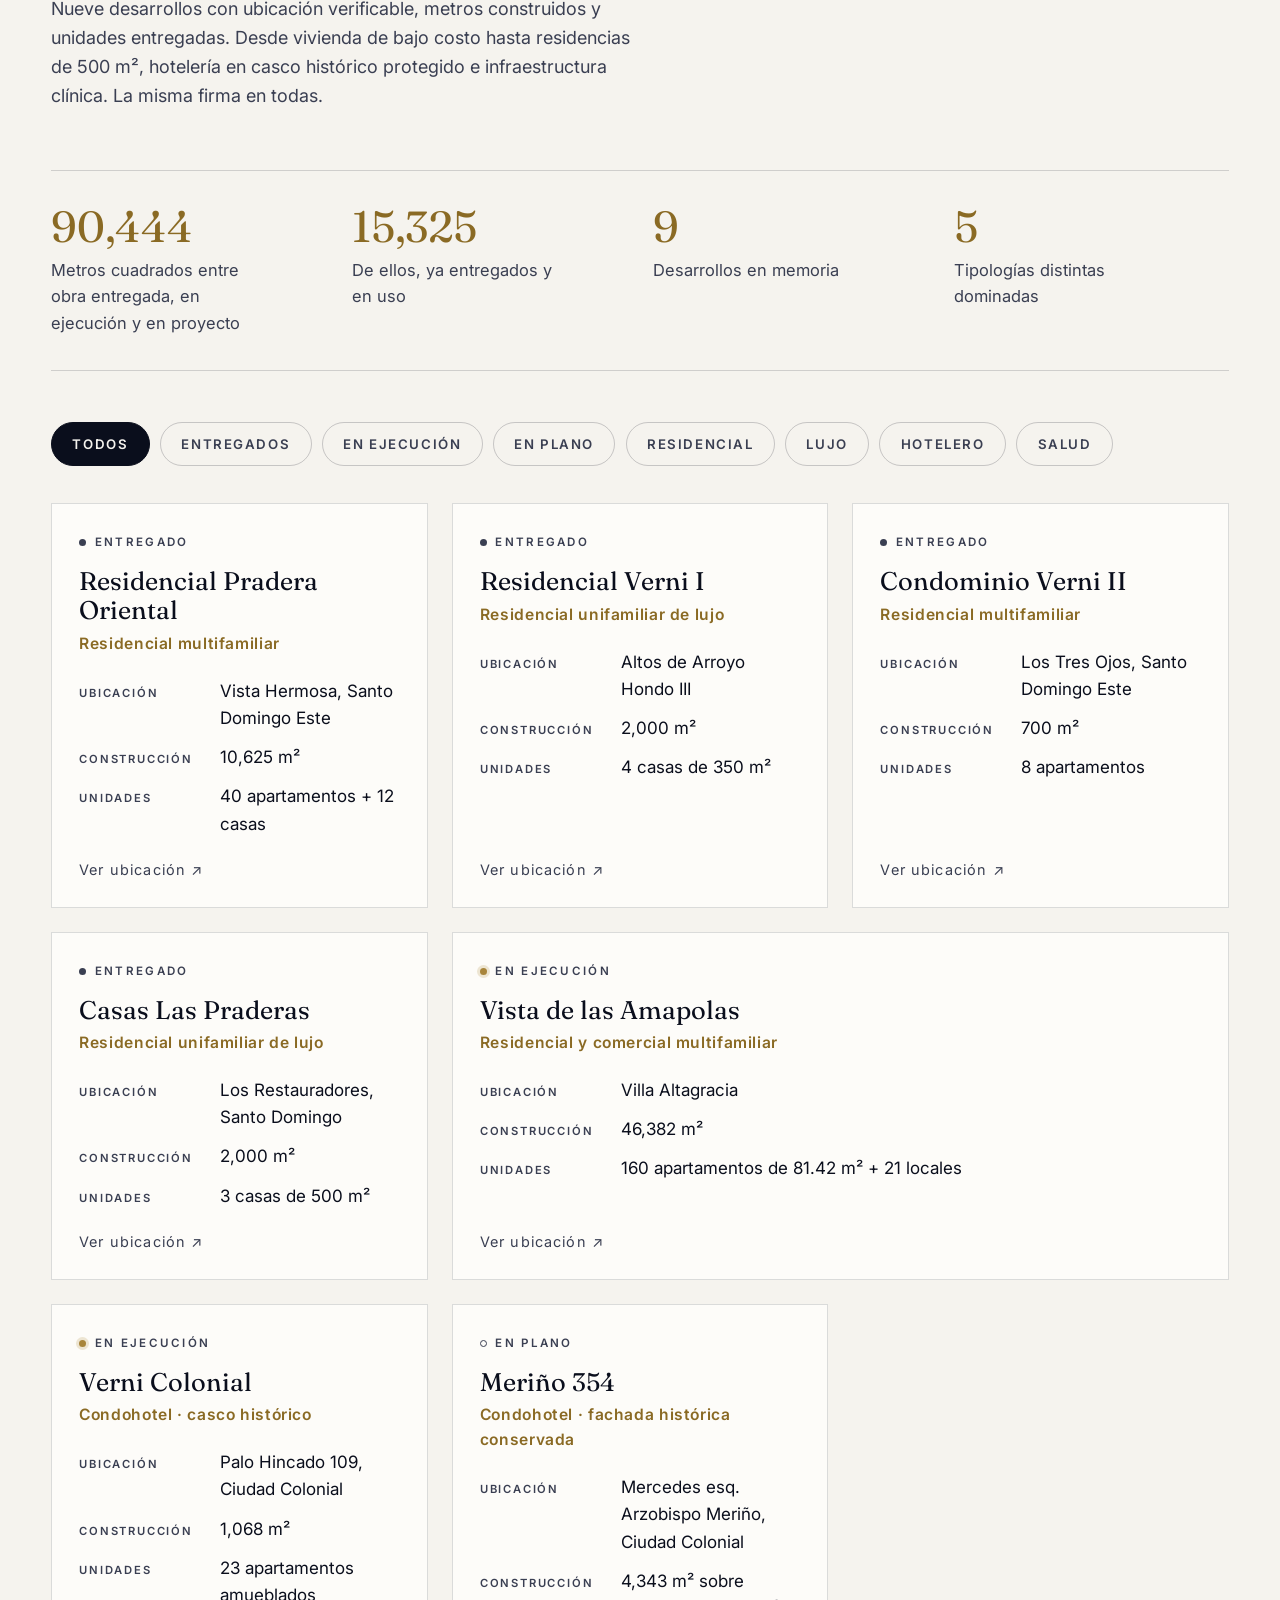
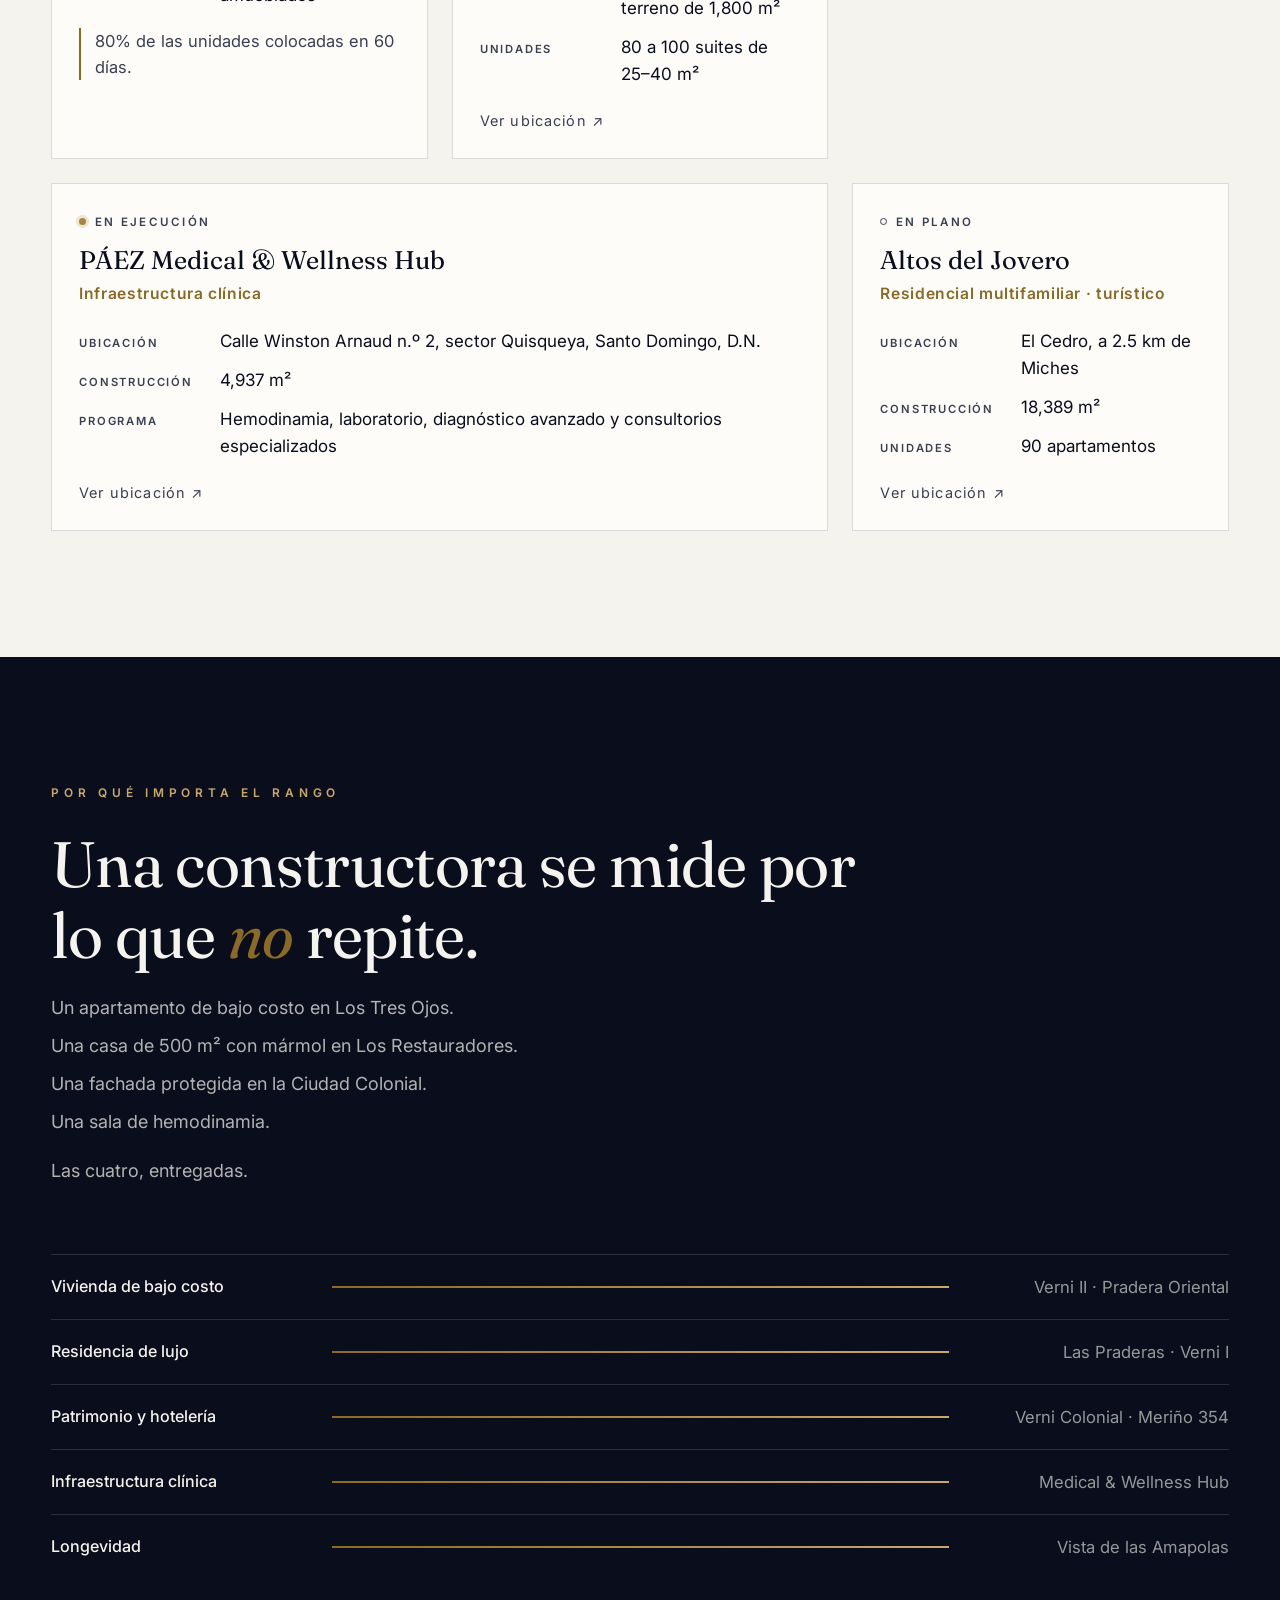
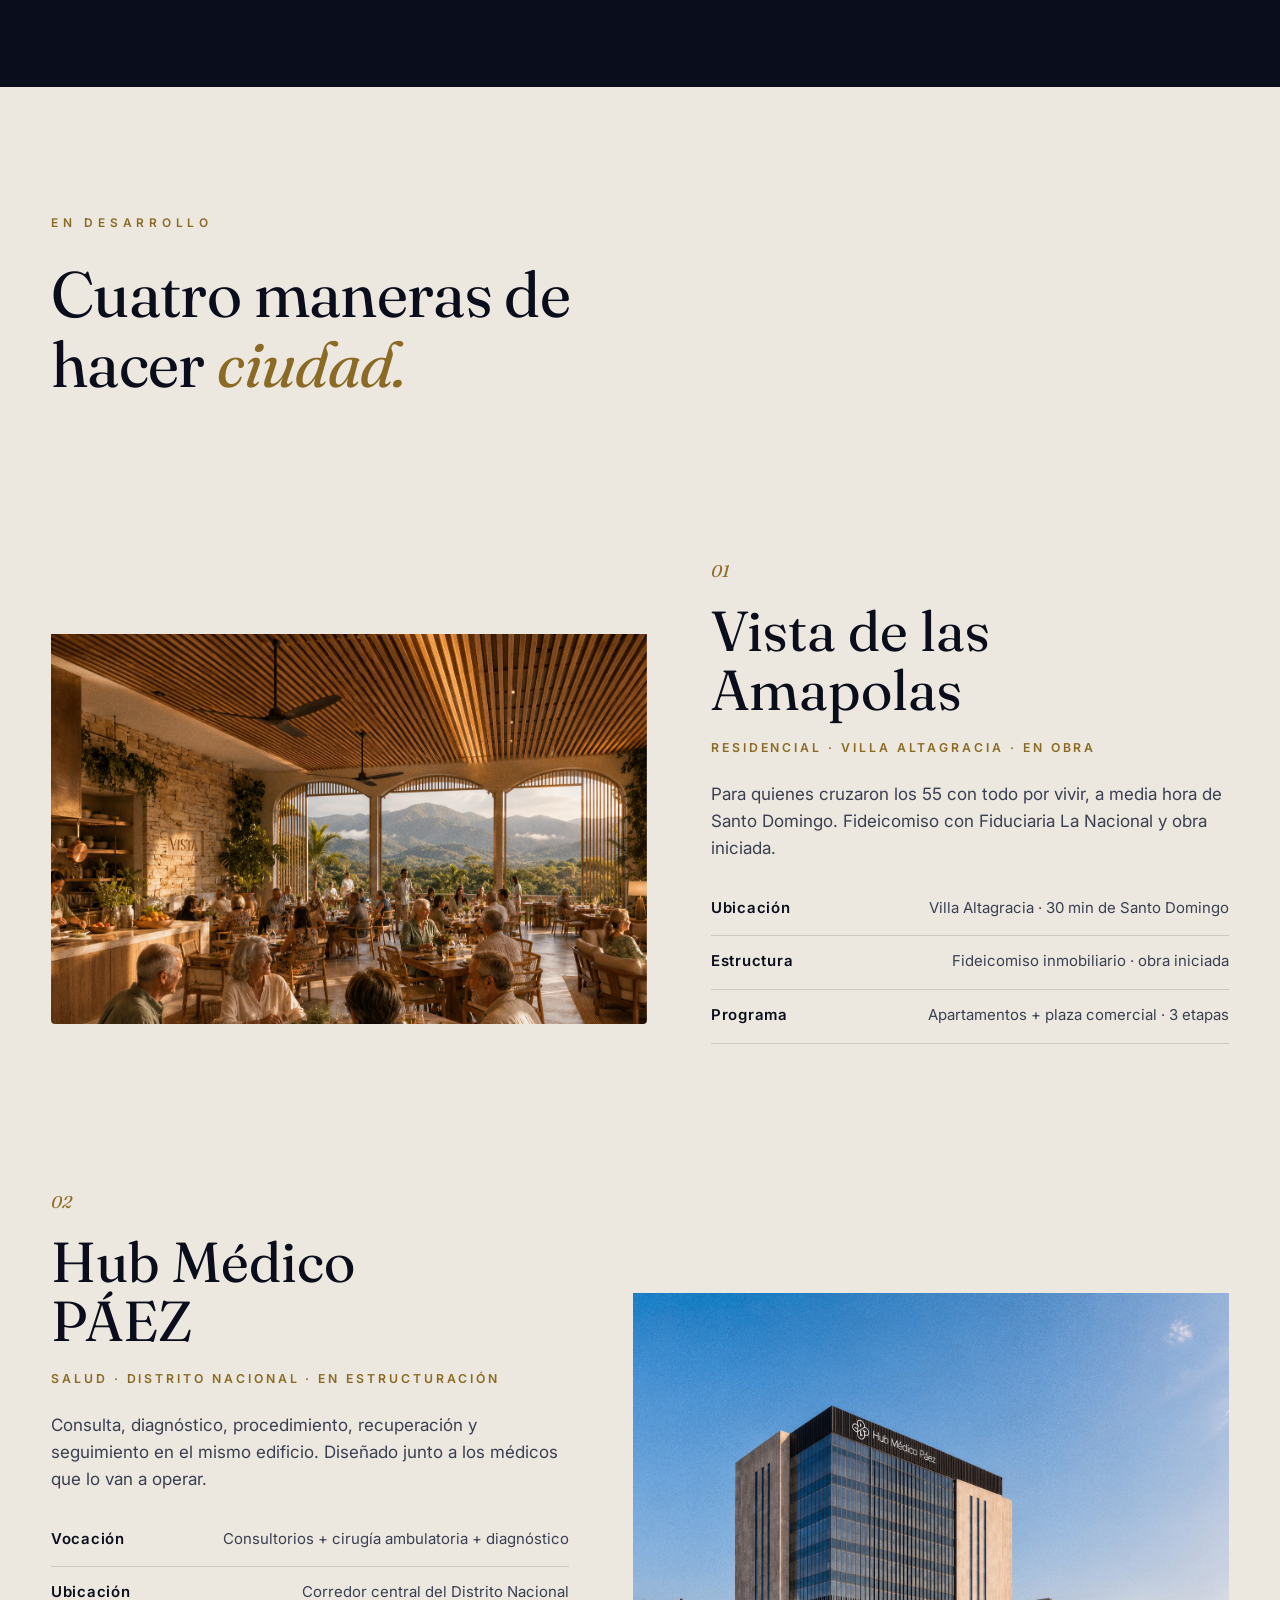
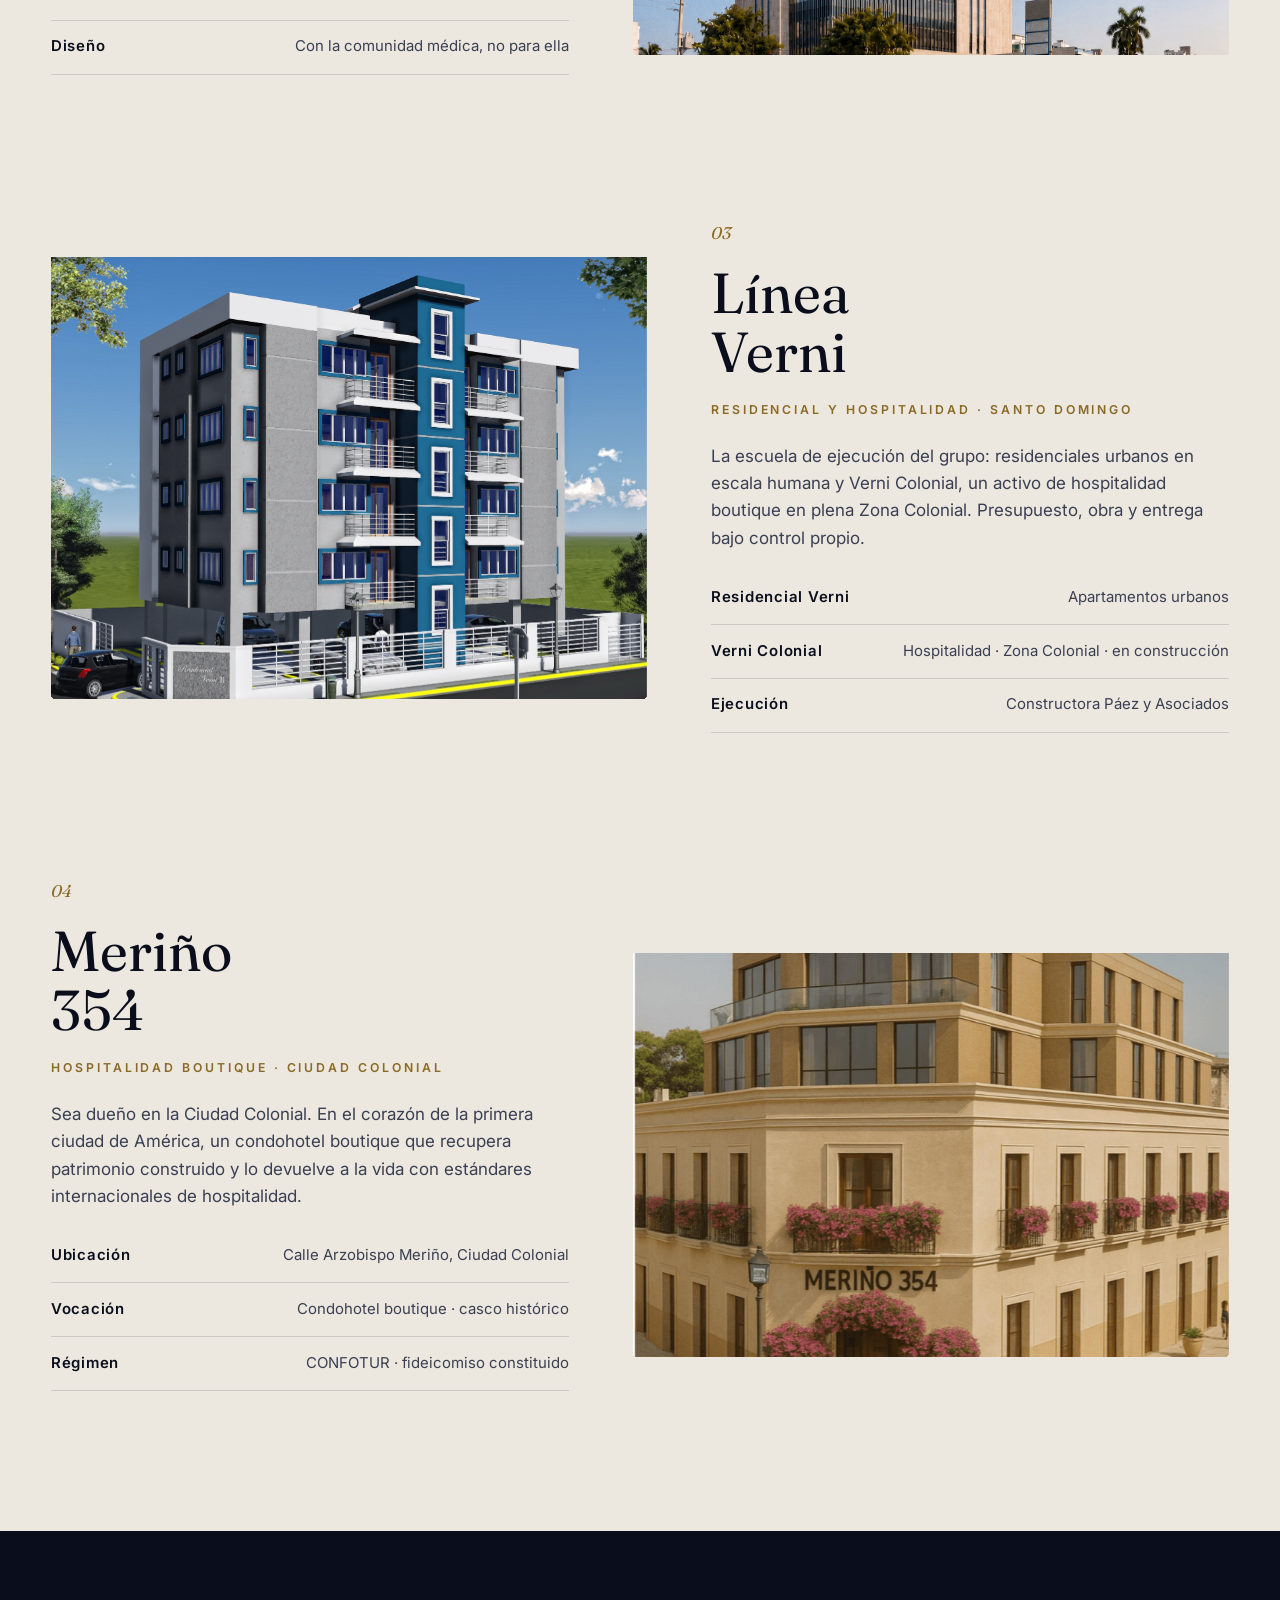
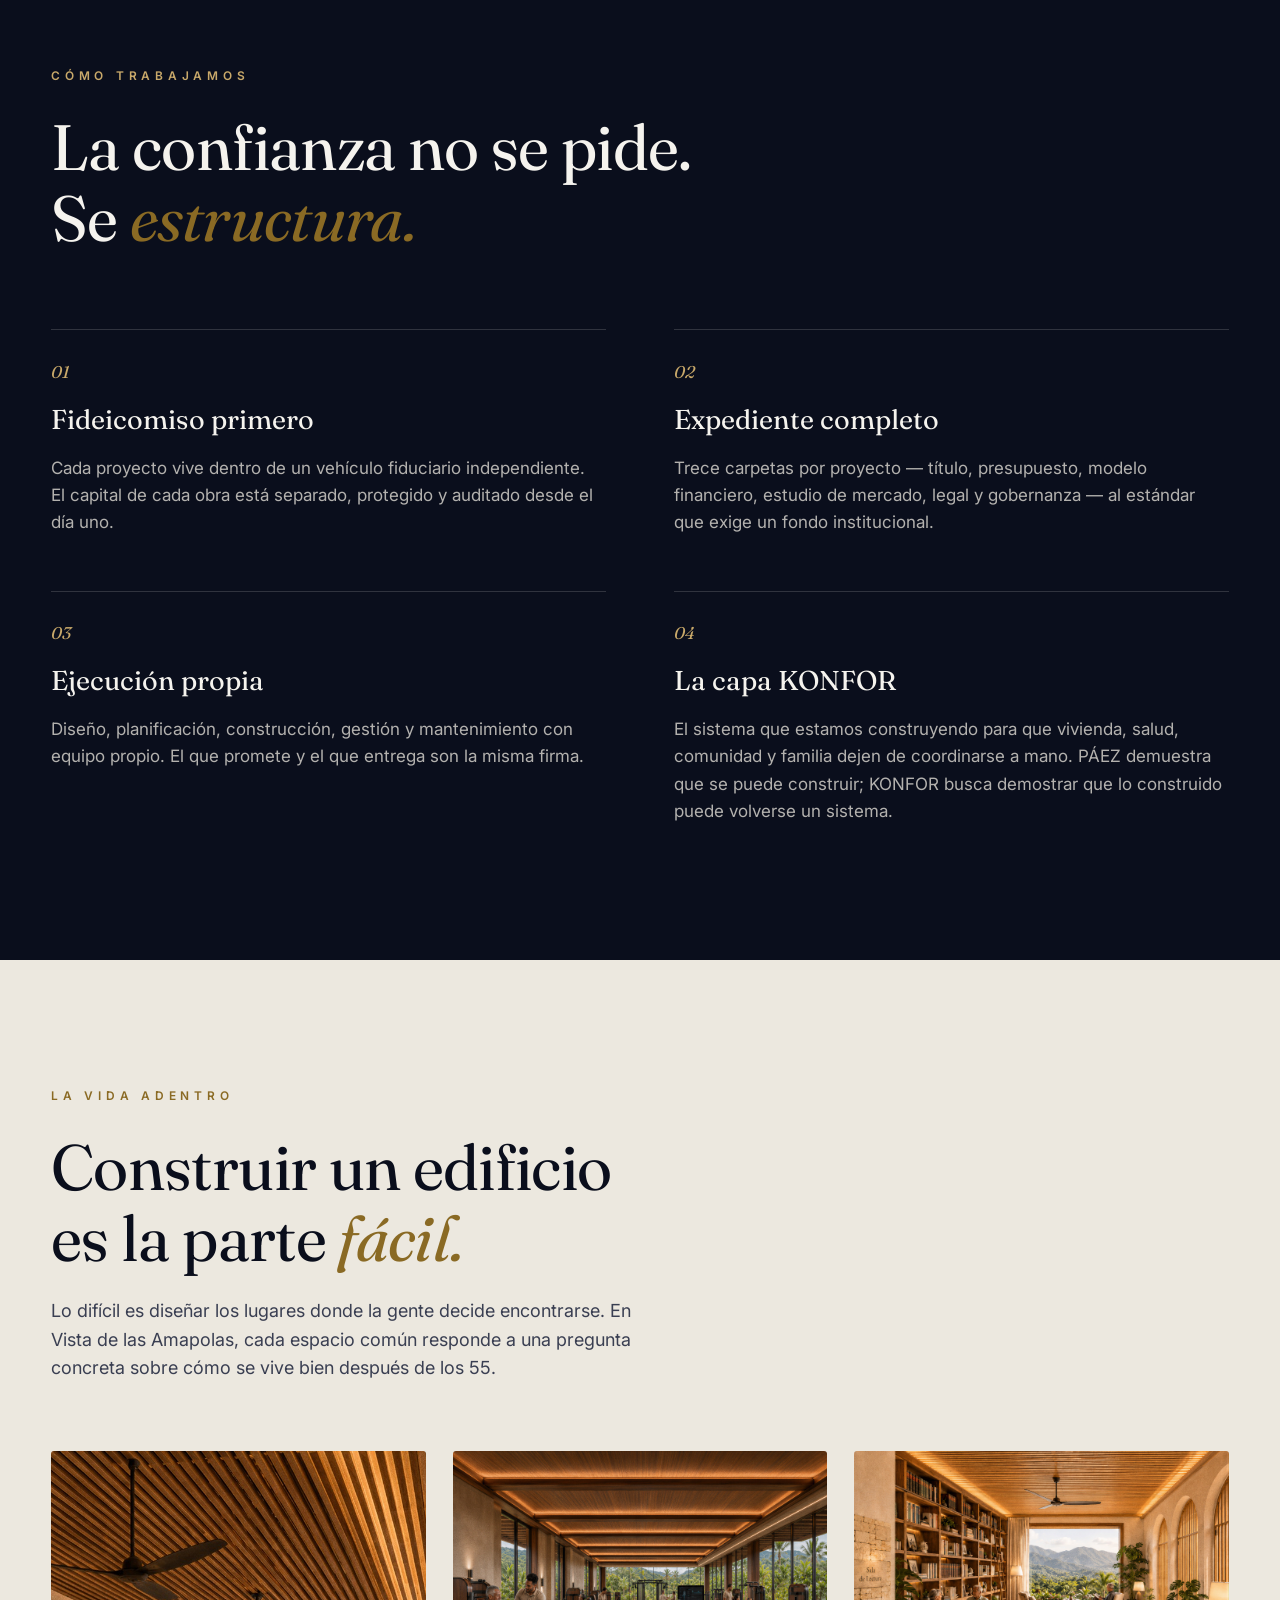
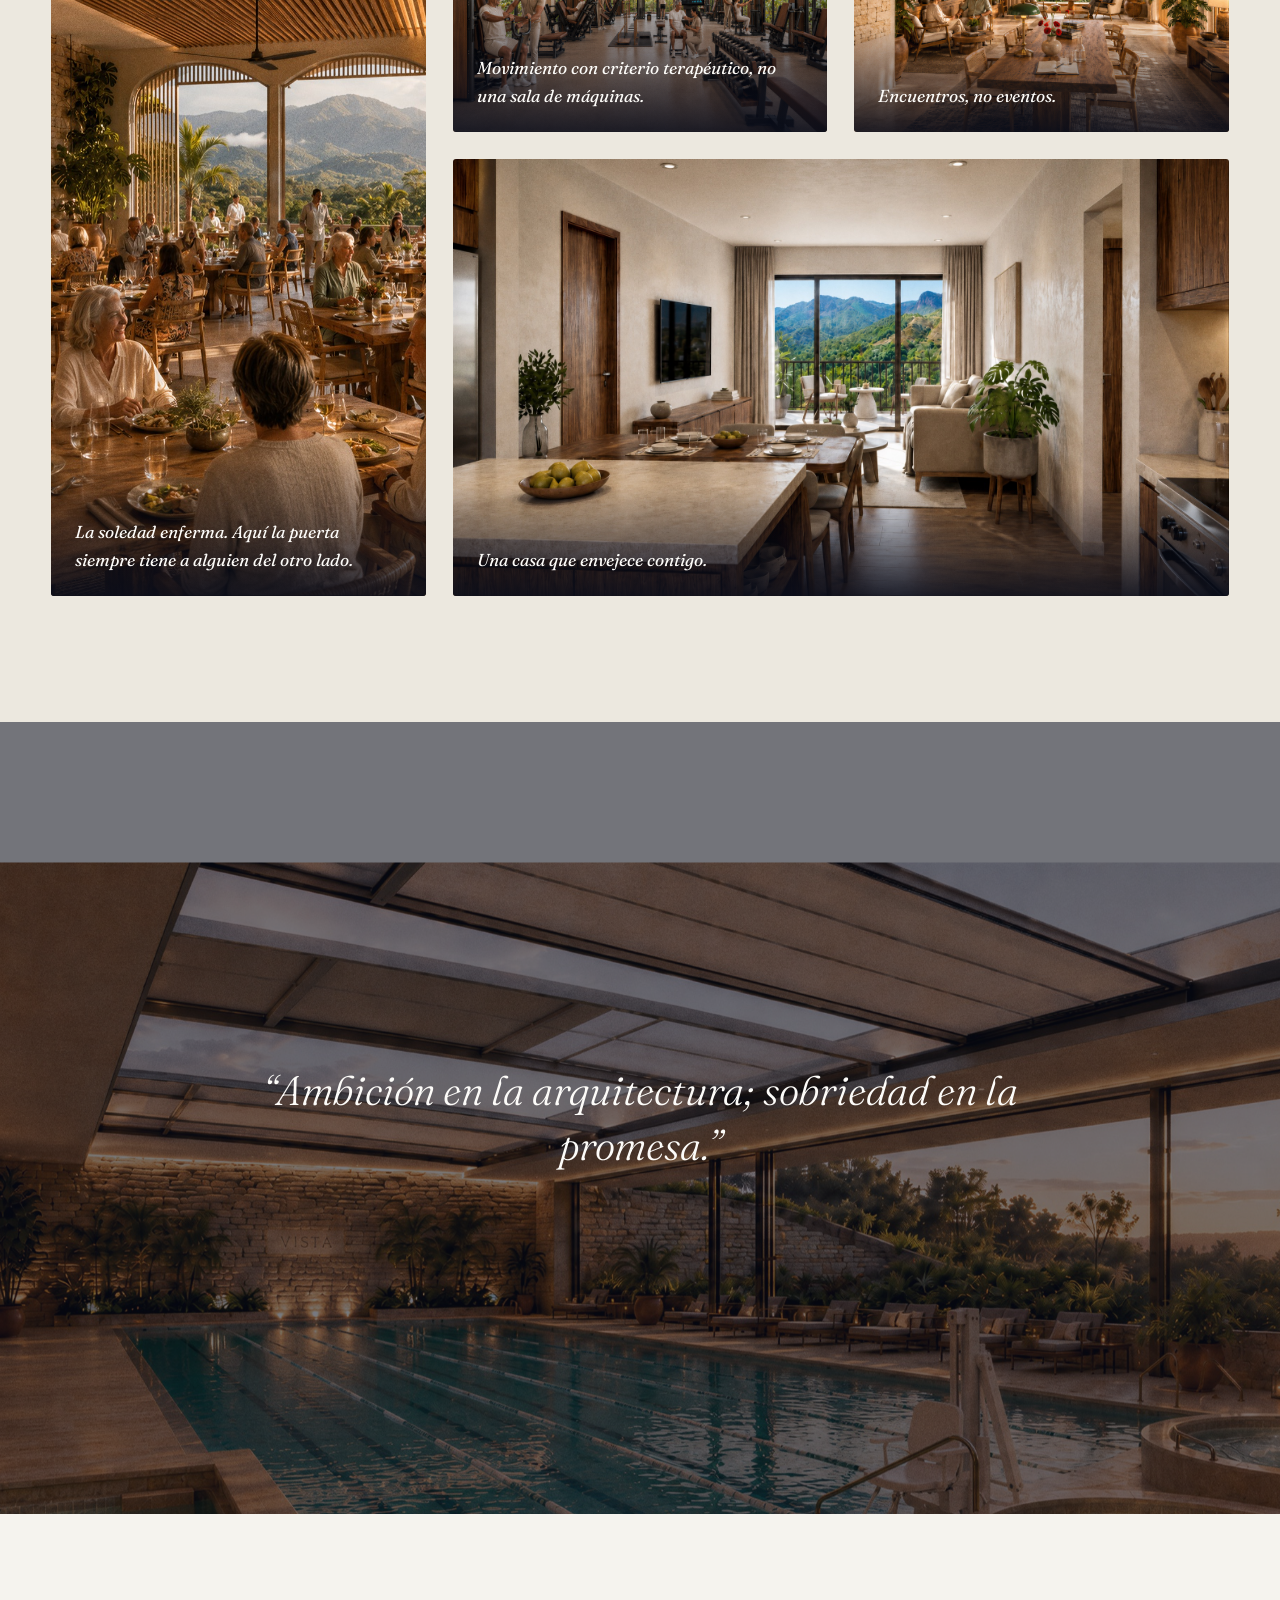
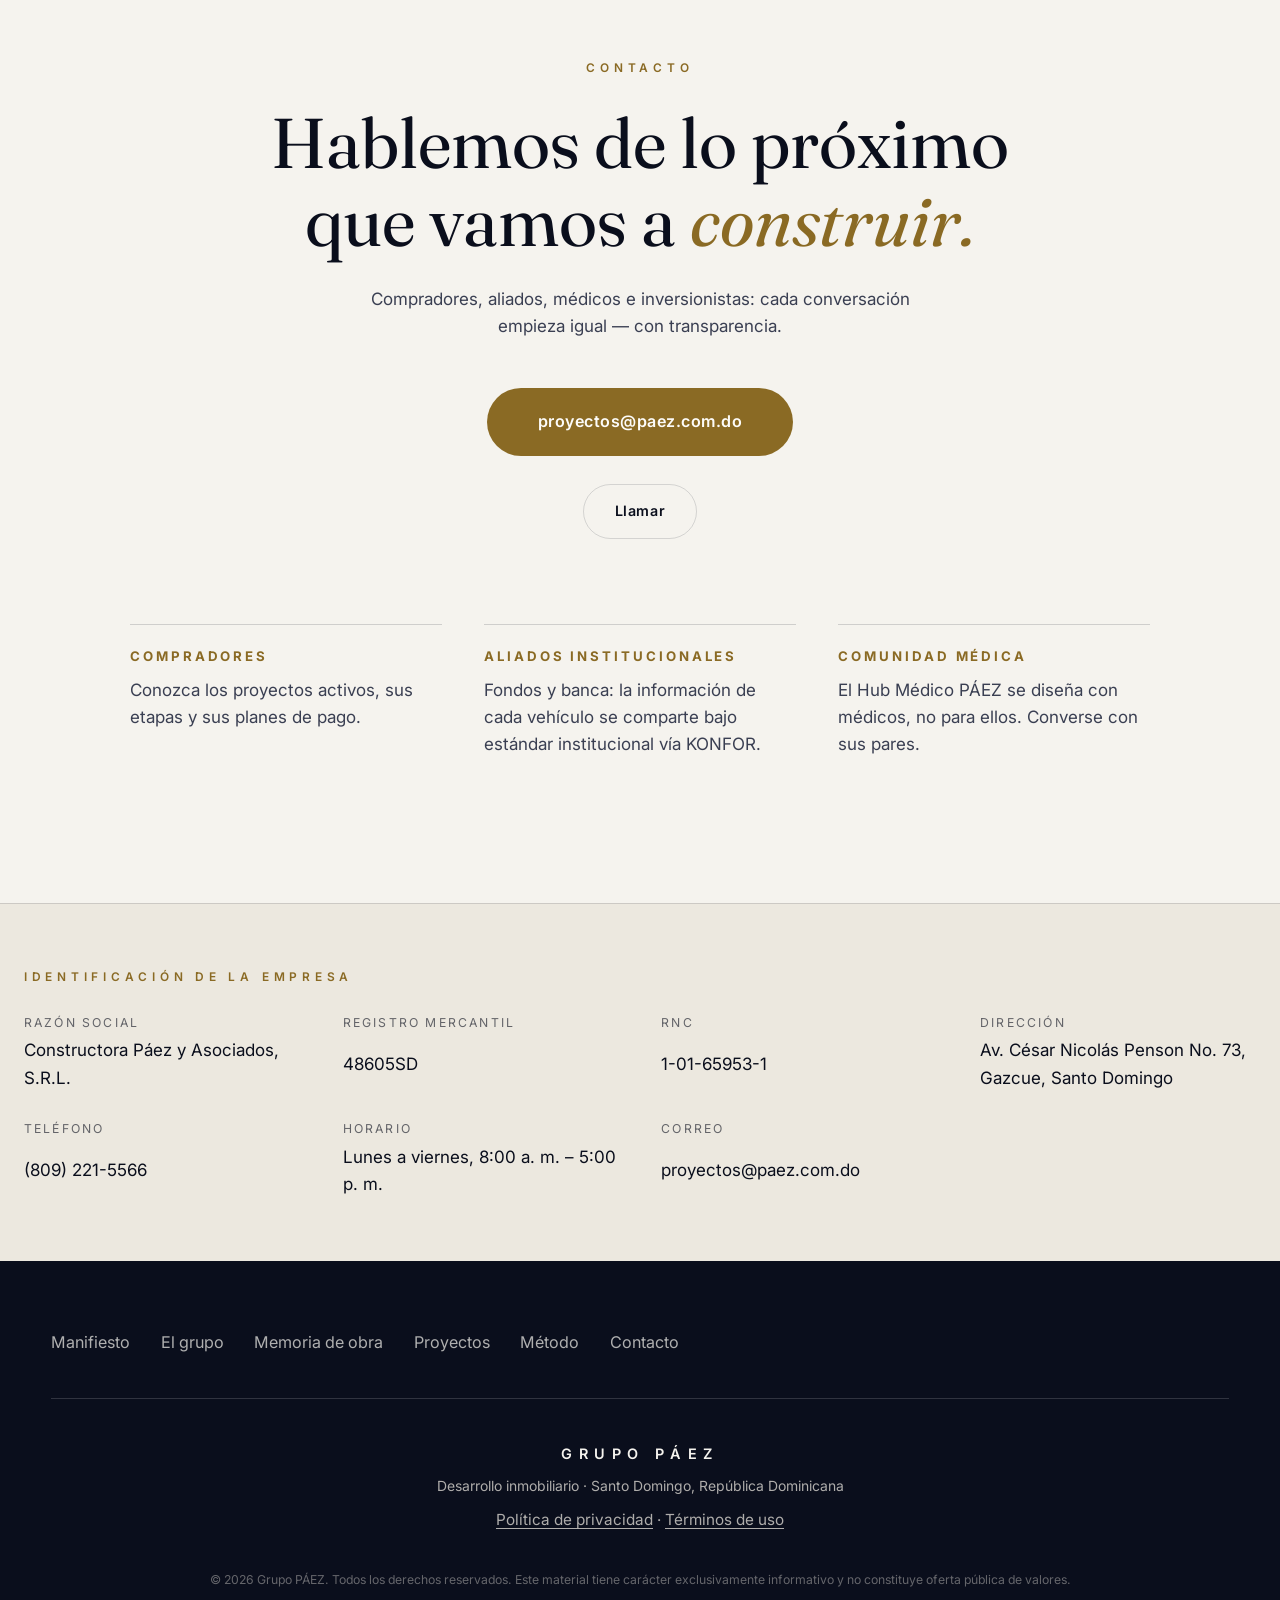
==== commit 15c83870: "Reconfigura el copy con el instrumento v3 y prepara producción - Hero: «Noventa mil metros construid" ====
--- a/index.html
+++ b/index.html
@@ -25,7 +25,7 @@
 <meta name="theme-color" content="#0a0e1c">
 <link rel="icon" href="assets/favicon.svg" type="image/svg+xml">
 <script type="application/ld+json">{"@context": "https://schema.org", "@type": ["Organization", "LocalBusiness"], "name": "Grupo PÁEZ", "legalName": "Constructora Páez y Asociados, S.R.L.", "url": "https://paez.com.do", "email": "proyectos@paez.com.do", "telephone": "+1-809-221-5566", "taxID": "1-01-65953-1", "foundingDate": "1994", "description": "Ingeniería y desarrollo inmobiliario en República Dominicana desde 1994. 90,444 m² entre obra entregada, en ejecución y en proyecto.", "address": {"@type": "PostalAddress", "streetAddress": "Av. César Nicolás Penson No. 73", "addressLocality": "Gazcue, Santo Domingo", "addressCountry": "DO"}, "areaServed": {"@type": "Country", "name": "República Dominicana"}, "knowsAbout": ["Desarrollo inmobiliario", "Construcción", "Arquitectura", "Ingeniería", "Fideicomiso inmobiliario Ley 189-11"], "subOrganization": {"@type": "Organization", "name": "KONFOR", "url": "https://konfor.do"}}</script>
-<link rel="stylesheet" href="styles.css?v=20260802c">
+<link rel="stylesheet" href="styles.css?v=20260803a">
 </head>
 <body>
 <a class="skip-link" href="#contenido">Ir al contenido</a>
@@ -74,12 +74,12 @@
     <p class="hero-kicker reveal-line"><span>Ingeniería y desarrollo inmobiliario · República Dominicana</span></p>
     <h1 class="hero-title">
       <span class="hero-title-line"><span>Noventa mil</span></span>
-      <span class="hero-title-line"><span>metros construidos</span></span>
-      <span class="hero-title-line"><span class="accent">dicen más.</span></span>
+      <span class="hero-title-line"><span>metros construidos.</span></span>
+      <span class="hero-title-line"><span class="accent">Nueve proyectos.</span></span>
     </h1>
-    <p class="hero-sub reveal-line"><span>Más de treinta años levantando vivienda social, residencias de lujo, hotelería en casco histórico e infraestructura clínica. Con la misma firma y el mismo estándar.</span></p>
+    <p class="hero-sub reveal-line"><span>Vivienda social, residencias de lujo, hotelería en casco histórico e infraestructura clínica. La misma firma en todas.</span></p>
     <div class="hero-actions">
-      <a href="#memoria" class="btn btn-solid" data-magnetic>Ver la memoria de obra</a>
+      <a href="#memoria" class="btn btn-solid" data-magnetic>La memoria de obra</a>
       <a href="#manifiesto" class="btn btn-ghost" data-magnetic>Quiénes somos</a>
     </div>
   </div>
@@ -94,7 +94,7 @@
   <div class="manifesto-inner">
     <p class="section-kicker">Manifiesto</p>
     <h2 class="manifesto-text" id="manifestoText">
-      Una casa no es un producto. Es el lugar donde una familia decide quedarse. Por eso cada proyecto PÁEZ nace de una pregunta distinta: no cuánto podemos construir, sino <em>qué merece ser construido.</em>
+      El lugar donde una familia <em>decide quedarse.</em>
     </h2>
     <div class="manifesto-sign">
       <span class="sign-line"></span>
@@ -109,8 +109,9 @@
     <div class="legacy-copy">
       <p class="section-kicker">El grupo</p>
       <h2 class="section-title">Treinta años<br>levantando lo que<br><span class="accent">prometemos.</span></h2>
-      <p class="section-body">Constituida en 1994. Más de treinta años diseñando, planificando, construyendo y manteniendo obra en la República Dominicana. Constructora Páez y Asociados levanta proyectos en Villa Altagracia, la Ciudad Colonial, Miches y Santo Domingo, cada uno dentro de su propio fideicomiso de la Ley 189-11.</p>
-      <p class="section-body">No somos operadores clínicos ni una empresa de tecnología. Somos quienes construyen — y esa precisión, sostenida durante dos décadas, es exactamente lo que hace creíble todo lo demás.</p>
+      <p class="section-body">Constituida en 1994. Obra en Villa Altagracia, la Ciudad Colonial, Miches y Santo Domingo.</p>
+      <p class="section-body">Cada proyecto dentro de su propio fideicomiso de la Ley 189-11.</p>
+      <p class="section-body">Construimos. Eso es todo lo que hacemos, y por eso responde.</p>
     </div>
     <div class="legacy-stats">
       <div class="stat" data-count="30" data-suffix="+"><span class="stat-num">0</span><span class="stat-label">Años de experiencia en obra dominicana, desde 1994</span></div>
@@ -278,13 +279,19 @@
   <div class="range-inner">
     <p class="section-kicker">Por qué importa el rango</p>
     <h2 class="section-title">Una constructora se mide por<br>lo que <span class="accent">no</span> repite.</h2>
-    <p class="section-body">Un apartamento de bajo costo en Los Tres Ojos y una casa de 500 m² con acabados en mármol en Los Restauradores no se construyen igual. Una fachada protegida en la Ciudad Colonial y una sala de hemodinamia tampoco. Haber entregado las cuatro cosas es la credencial: significa que el problema se resuelve desde la ingeniería, no desde una fórmula repetida.</p>
+    <ul class="section-body" style="list-style:none;padding:0;display:grid;gap:.55rem">
+      <li>Un apartamento de bajo costo en Los Tres Ojos.</li>
+      <li>Una casa de 500 m² con mármol en Los Restauradores.</li>
+      <li>Una fachada protegida en la Ciudad Colonial.</li>
+      <li>Una sala de hemodinamia.</li>
+    </ul>
+    <p class="section-body" style="margin-top:1.2rem">Las cuatro, entregadas.</p>
     <div class="range-scale">
       <div class="rs" data-reveal><span class="rs-tag">Vivienda de bajo costo</span><span class="rs-bar"></span><span class="rs-ex">Verni II · Pradera Oriental</span></div>
       <div class="rs" data-reveal><span class="rs-tag">Residencia de lujo</span><span class="rs-bar"></span><span class="rs-ex">Las Praderas · Verni I</span></div>
       <div class="rs" data-reveal><span class="rs-tag">Patrimonio y hotelería</span><span class="rs-bar"></span><span class="rs-ex">Verni Colonial · Meriño 354</span></div>
       <div class="rs" data-reveal><span class="rs-tag">Infraestructura clínica</span><span class="rs-bar"></span><span class="rs-ex">Medical &amp; Wellness Hub</span></div>
-      <div class="rs" data-reveal><span class="rs-tag">Comunidad de longevidad</span><span class="rs-bar"></span><span class="rs-ex">Vista de las Amapolas</span></div>
+      <div class="rs" data-reveal><span class="rs-tag">Longevidad</span><span class="rs-bar"></span><span class="rs-ex">Vista de las Amapolas</span></div>
     </div>
   </div>
 </section>
@@ -304,8 +311,8 @@
     <div class="project-info">
       <span class="project-index">01</span>
       <h3 class="project-name">Vista de las<br>Amapolas</h3>
-      <p class="project-tag">Comunidad residencial · Villa Altagracia · En obra</p>
-      <p class="project-desc">Una comunidad residencial pensada para quienes cruzaron los 55 con todo por vivir: vivienda, salud, comunidad y entorno en un solo lugar, a media hora de Santo Domingo. Fideicomiso constituido con Fiduciaria La Nacional y obra iniciada.</p>
+      <p class="project-tag">Residencial · Villa Altagracia · En obra</p>
+      <p class="project-desc">Para quienes cruzaron los 55 con todo por vivir, a media hora de Santo Domingo. Fideicomiso con Fiduciaria La Nacional y obra iniciada.</p>
       <ul class="project-facts">
         <li><strong>Ubicación</strong><span>Villa Altagracia · 30 min de Santo Domingo</span></li>
         <li><strong>Estructura</strong><span>Fideicomiso inmobiliario · obra iniciada</span></li>
@@ -323,7 +330,7 @@
       <span class="project-index">02</span>
       <h3 class="project-name">Hub Médico<br>PÁEZ</h3>
       <p class="project-tag">Salud · Distrito Nacional · En estructuración</p>
-      <p class="project-desc">No es un hospital: es infraestructura de coordinación clínica ambulatoria — consulta, diagnóstico, procedimiento, recuperación y seguimiento en un mismo activo. Concebido junto a los médicos que lo van a operar.</p>
+      <p class="project-desc">Consulta, diagnóstico, procedimiento, recuperación y seguimiento en el mismo edificio. Diseñado junto a los médicos que lo van a operar.</p>
       <ul class="project-facts">
         <li><strong>Vocación</strong><span>Consultorios + cirugía ambulatoria + diagnóstico</span></li>
         <li><strong>Ubicación</strong><span>Corredor central del Distrito Nacional</span></li>
--- a/styles.css
+++ b/styles.css
@@ -20,7 +20,8 @@
 
 * { margin: 0; padding: 0; box-sizing: border-box; }
 
-html { scroll-behavior: smooth; }
+/* clip, no hidden: hidden en html rompe position:sticky */
+html { scroll-behavior: smooth; overflow-x: clip; }
 @media (prefers-reduced-motion: reduce) {
   html { scroll-behavior: auto; }
   *, *::before, *::after { animation-duration: 0.01ms !important; transition-duration: 0.01ms !important; }
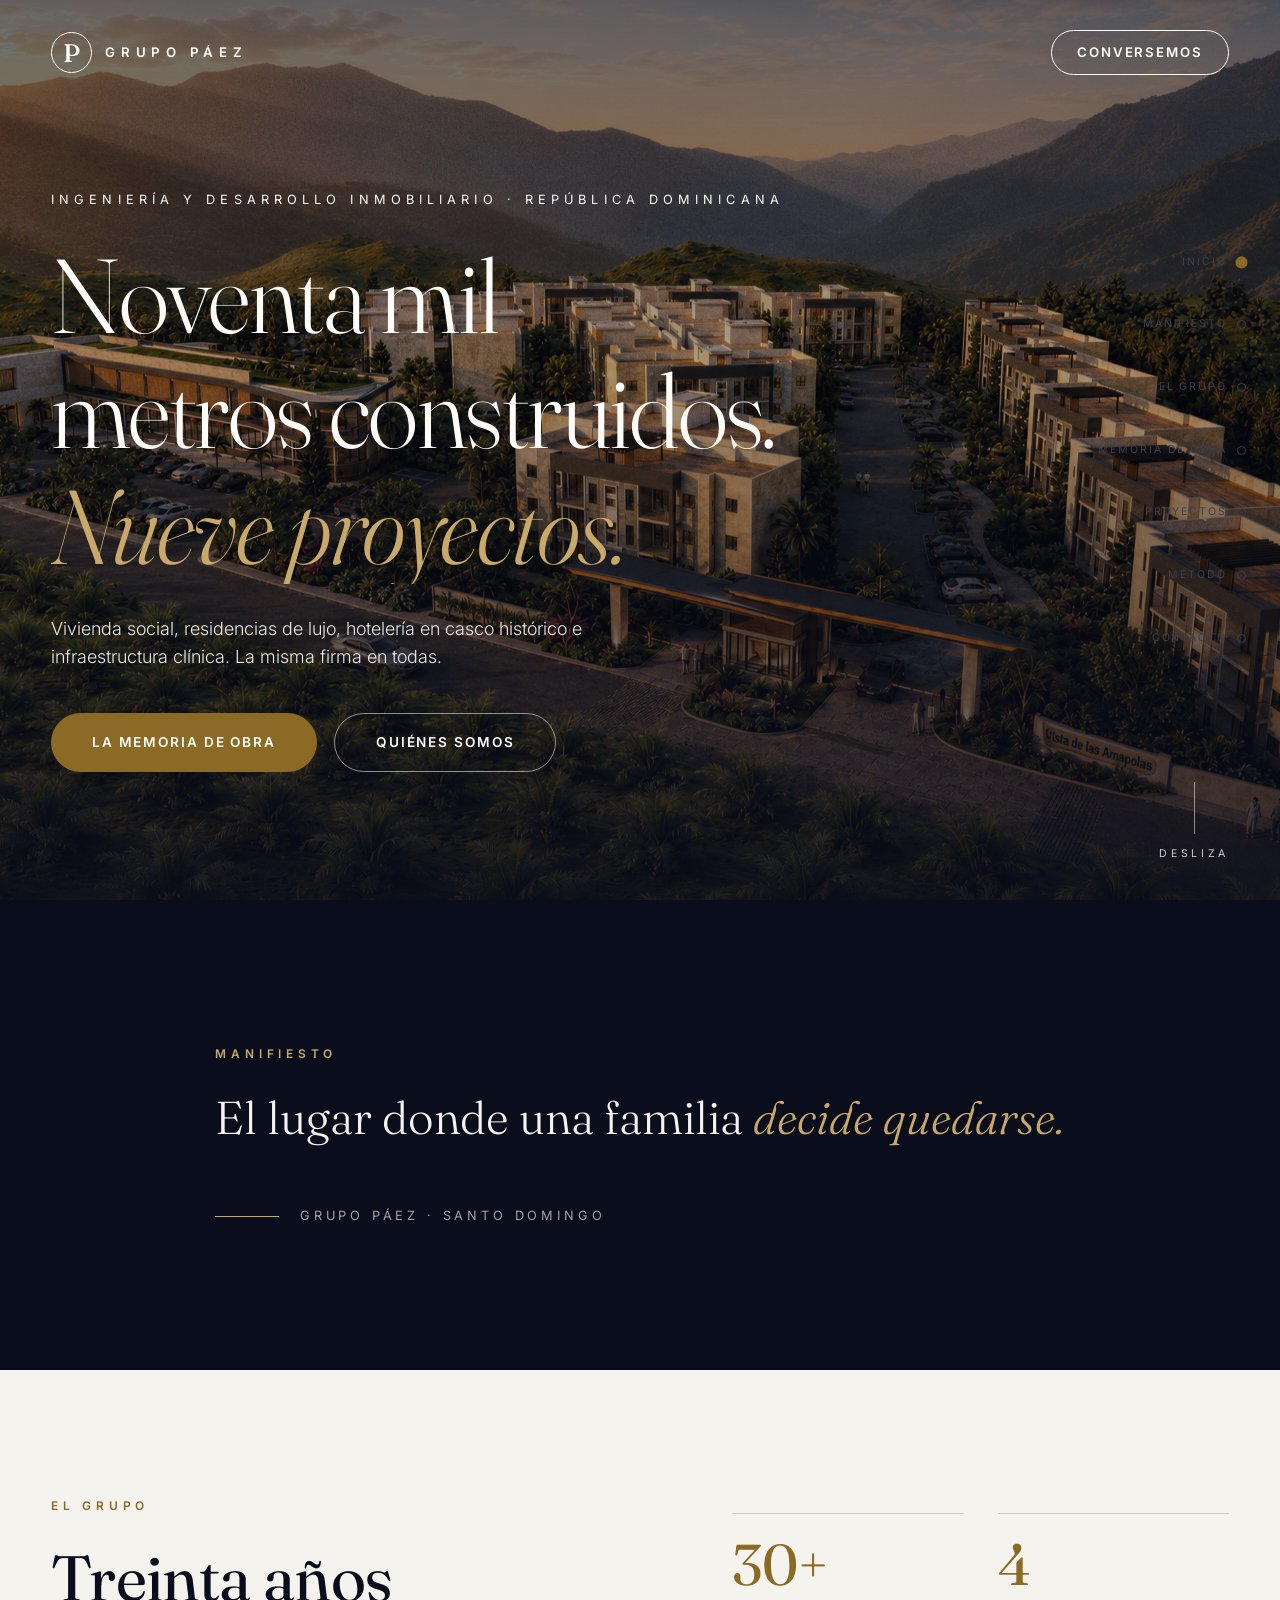
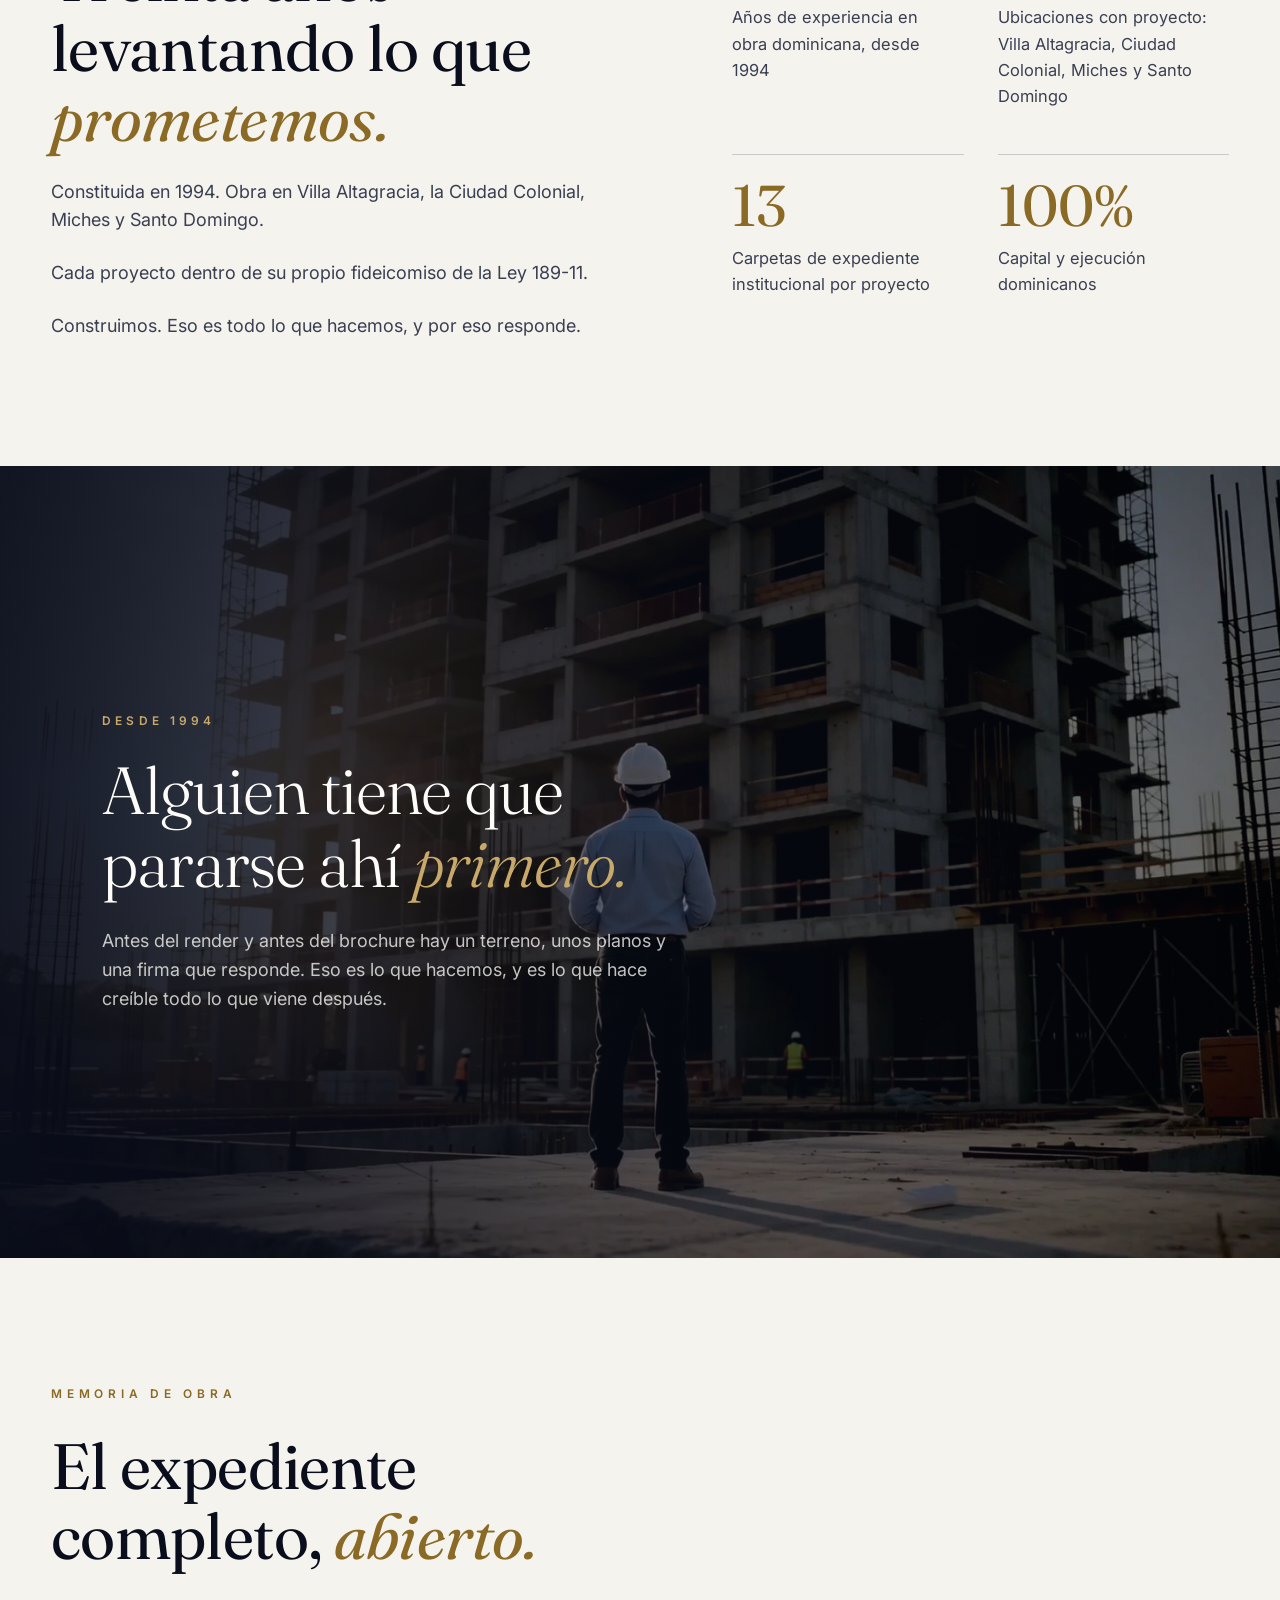
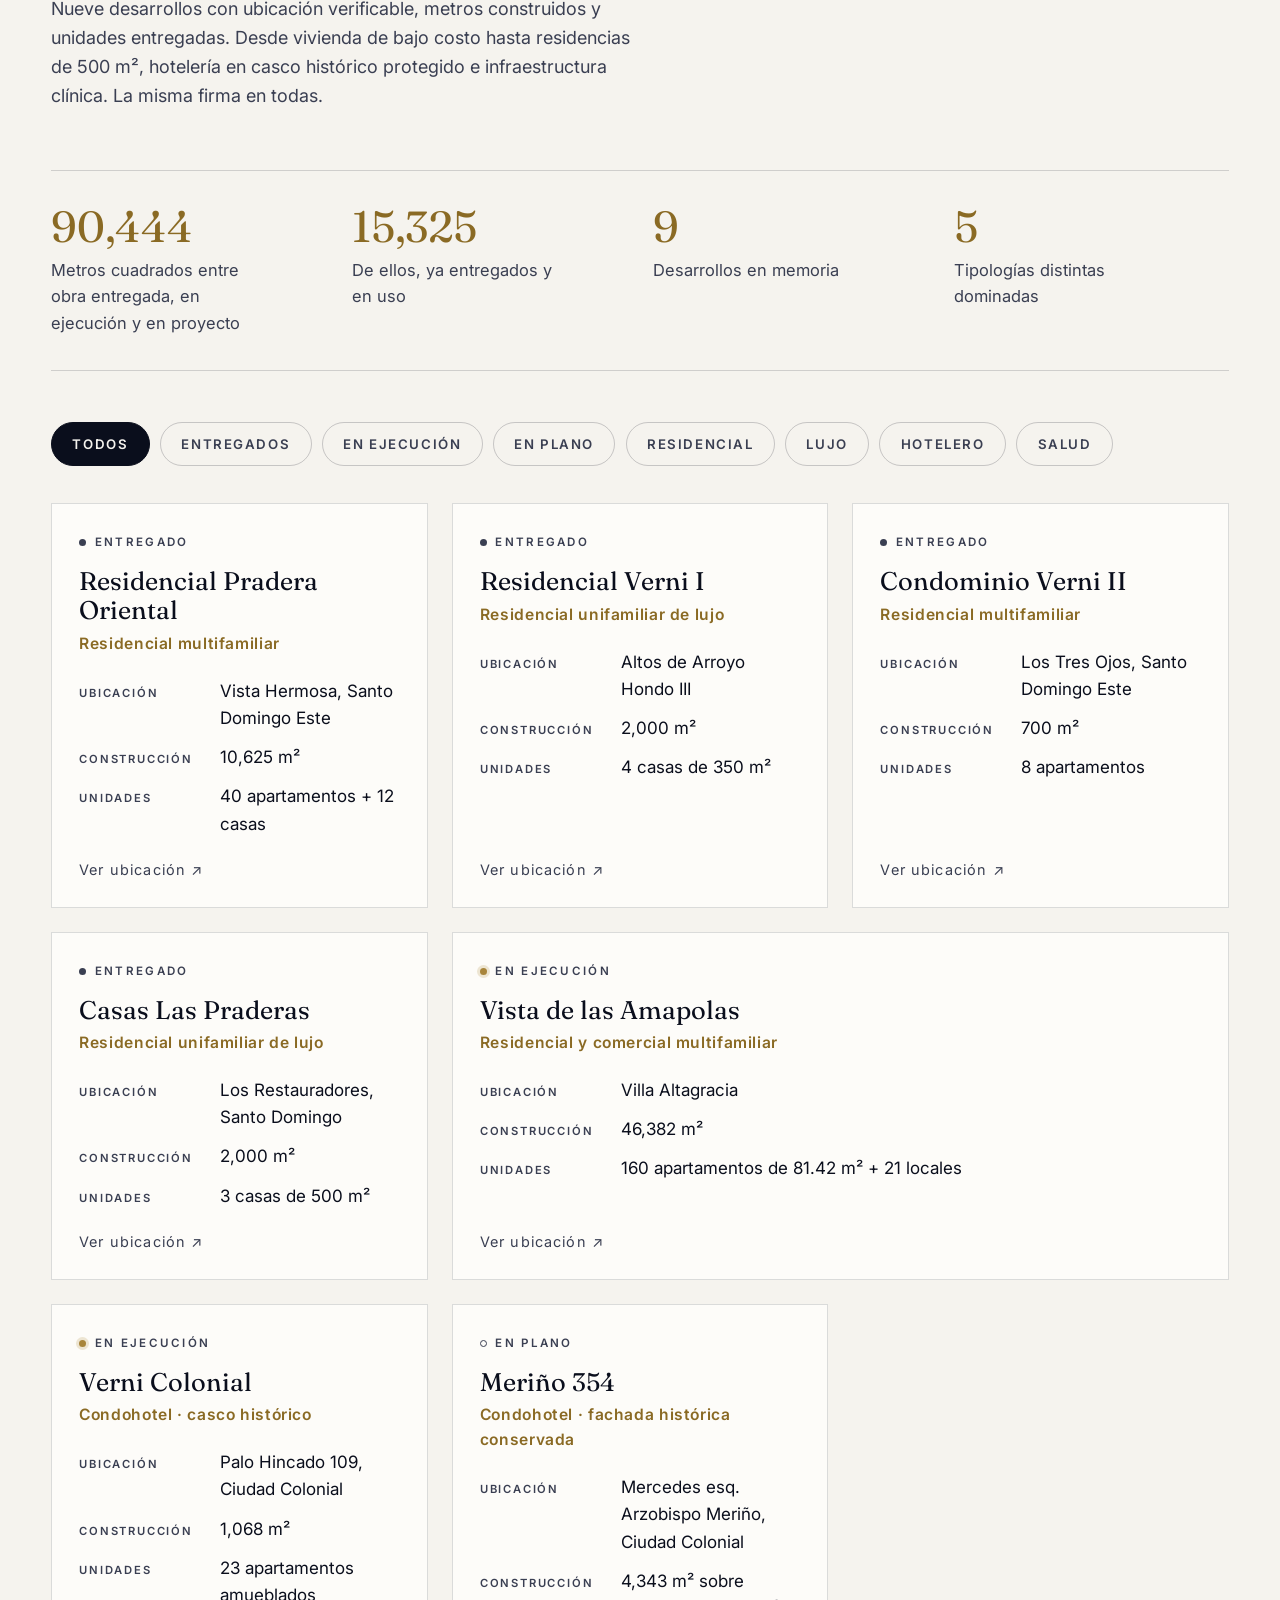
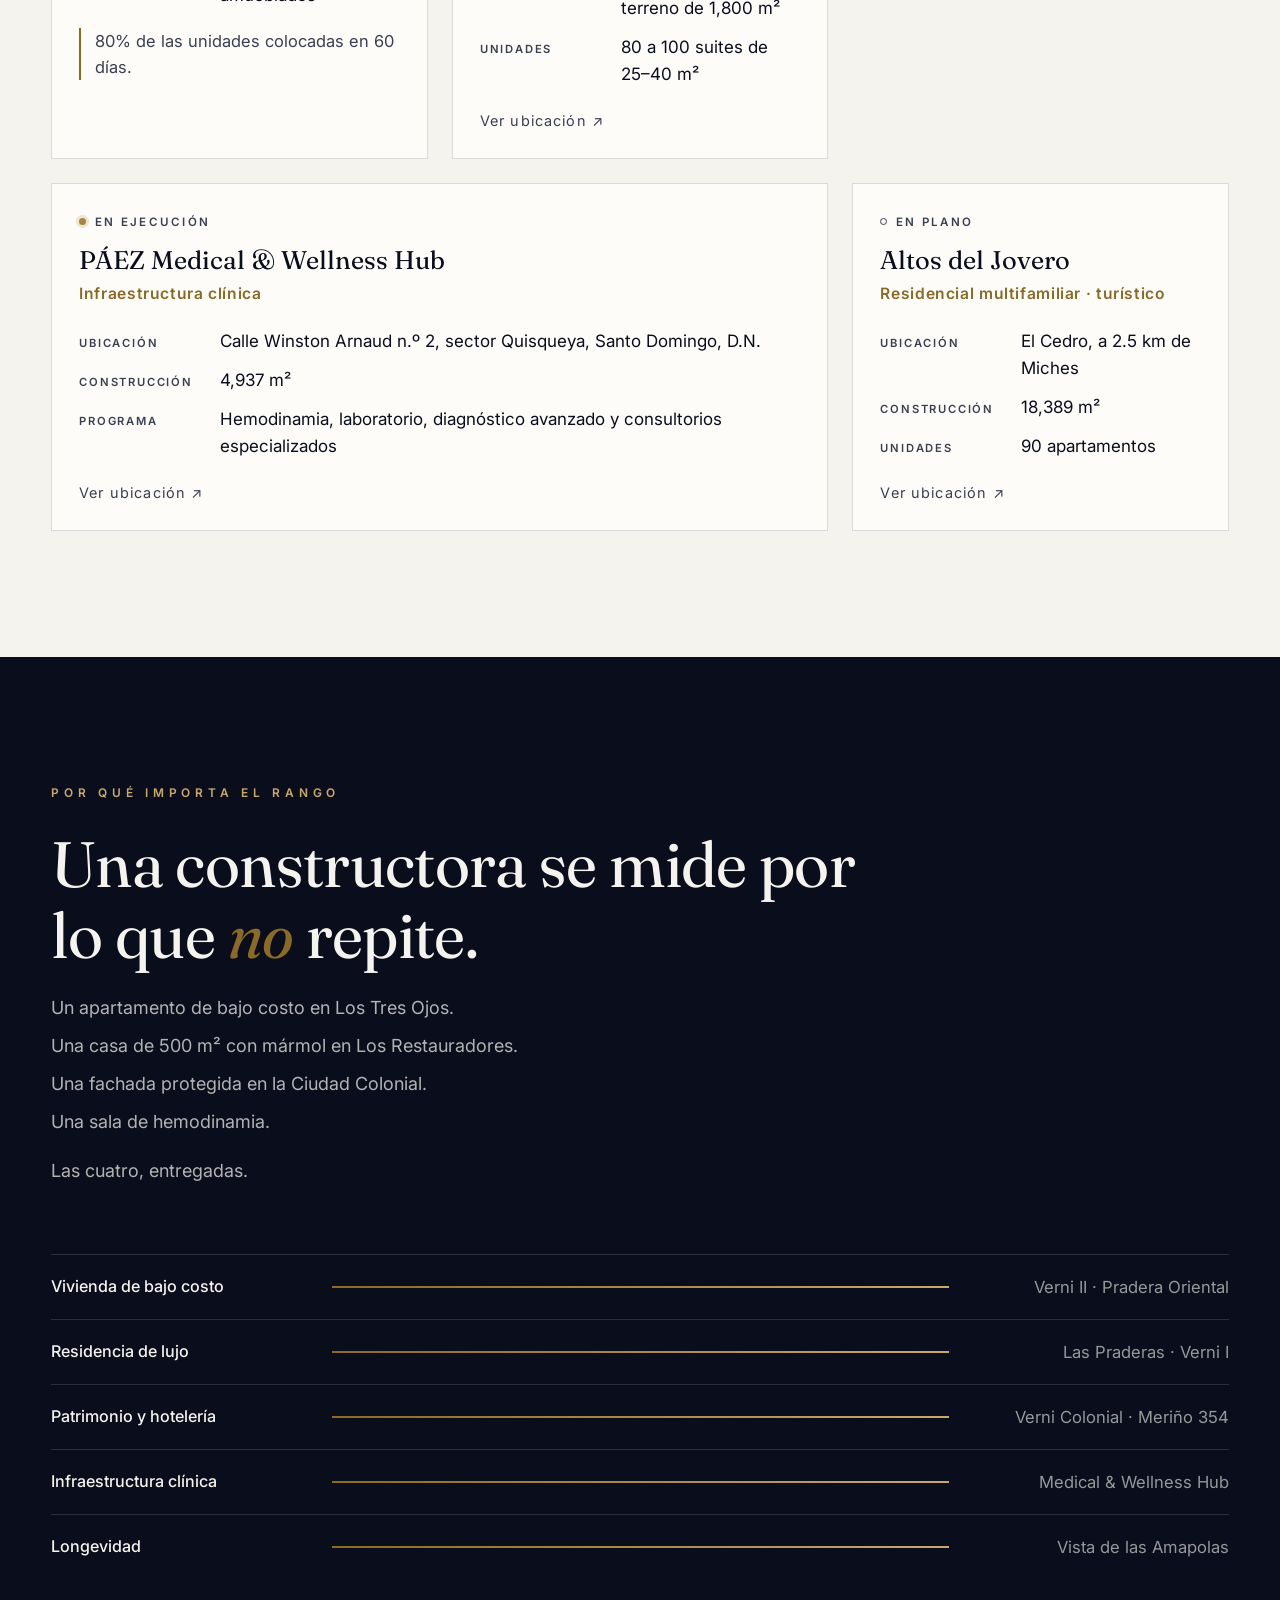
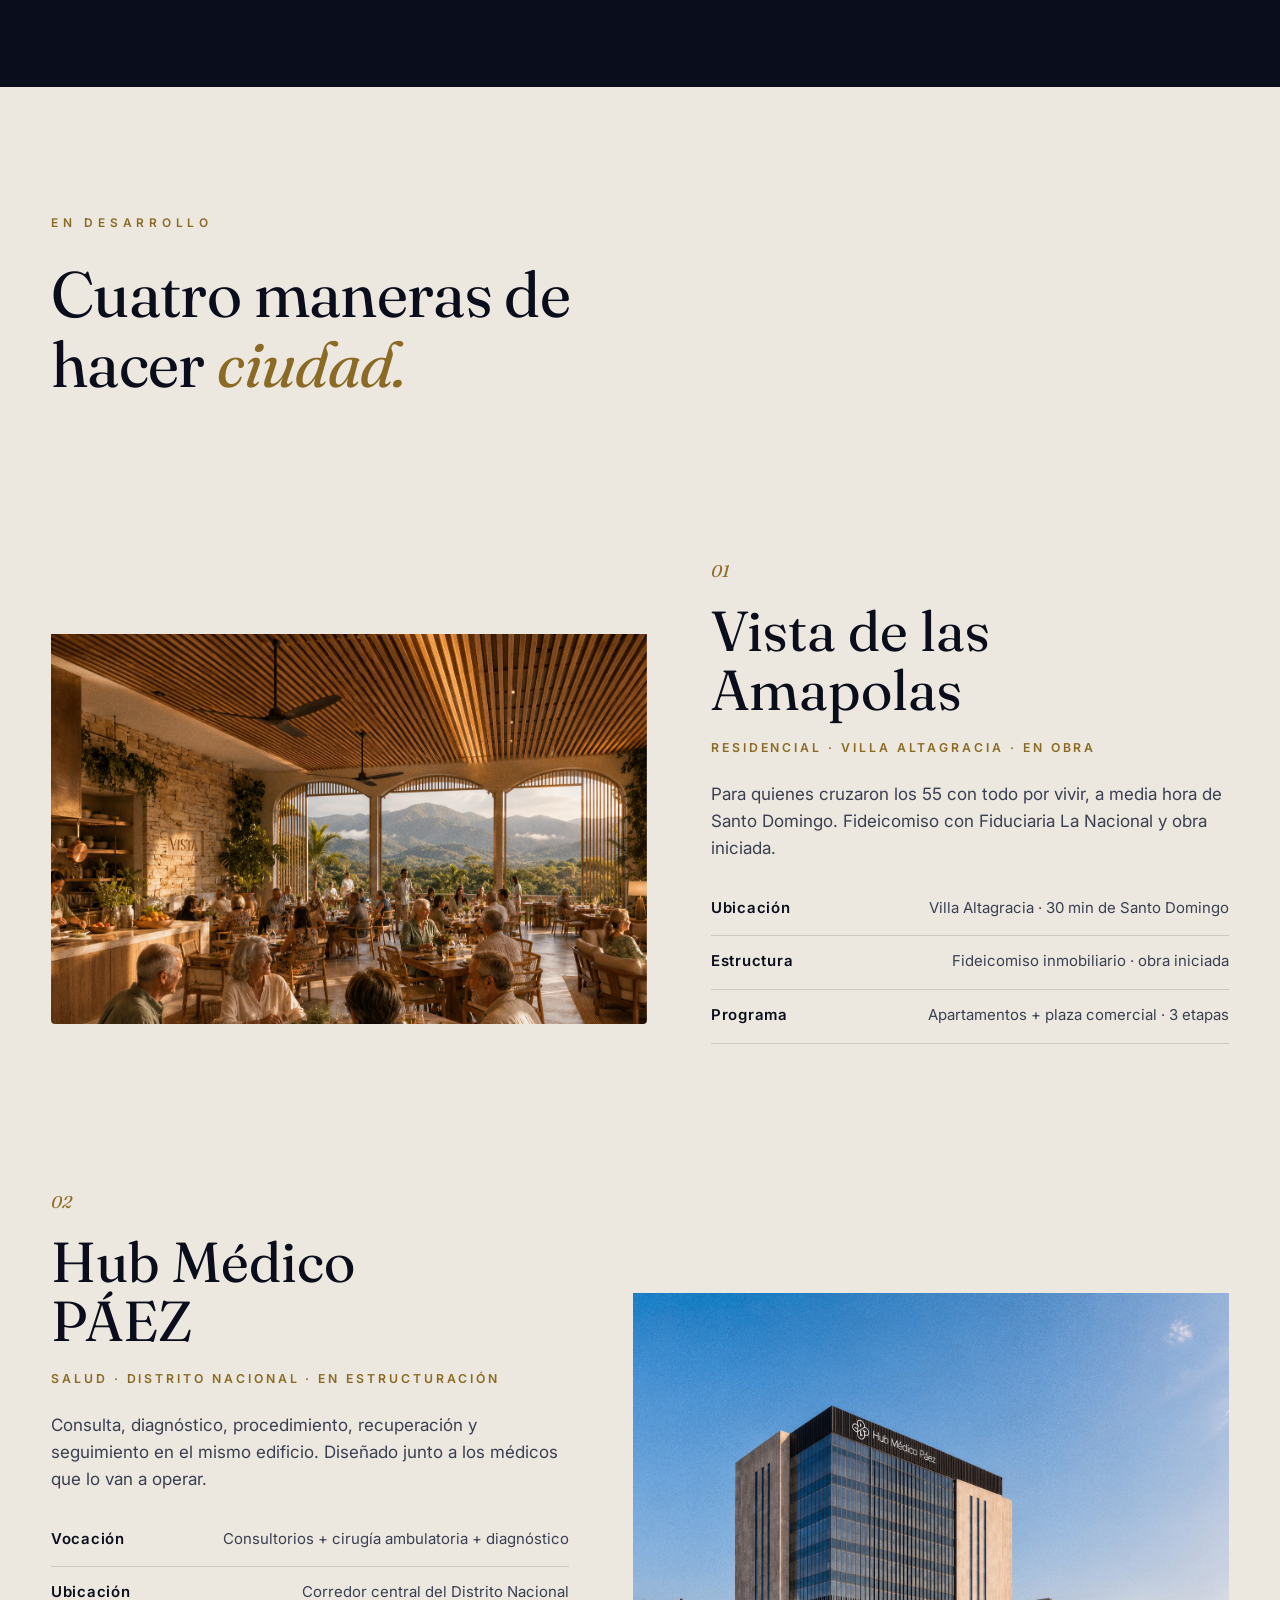
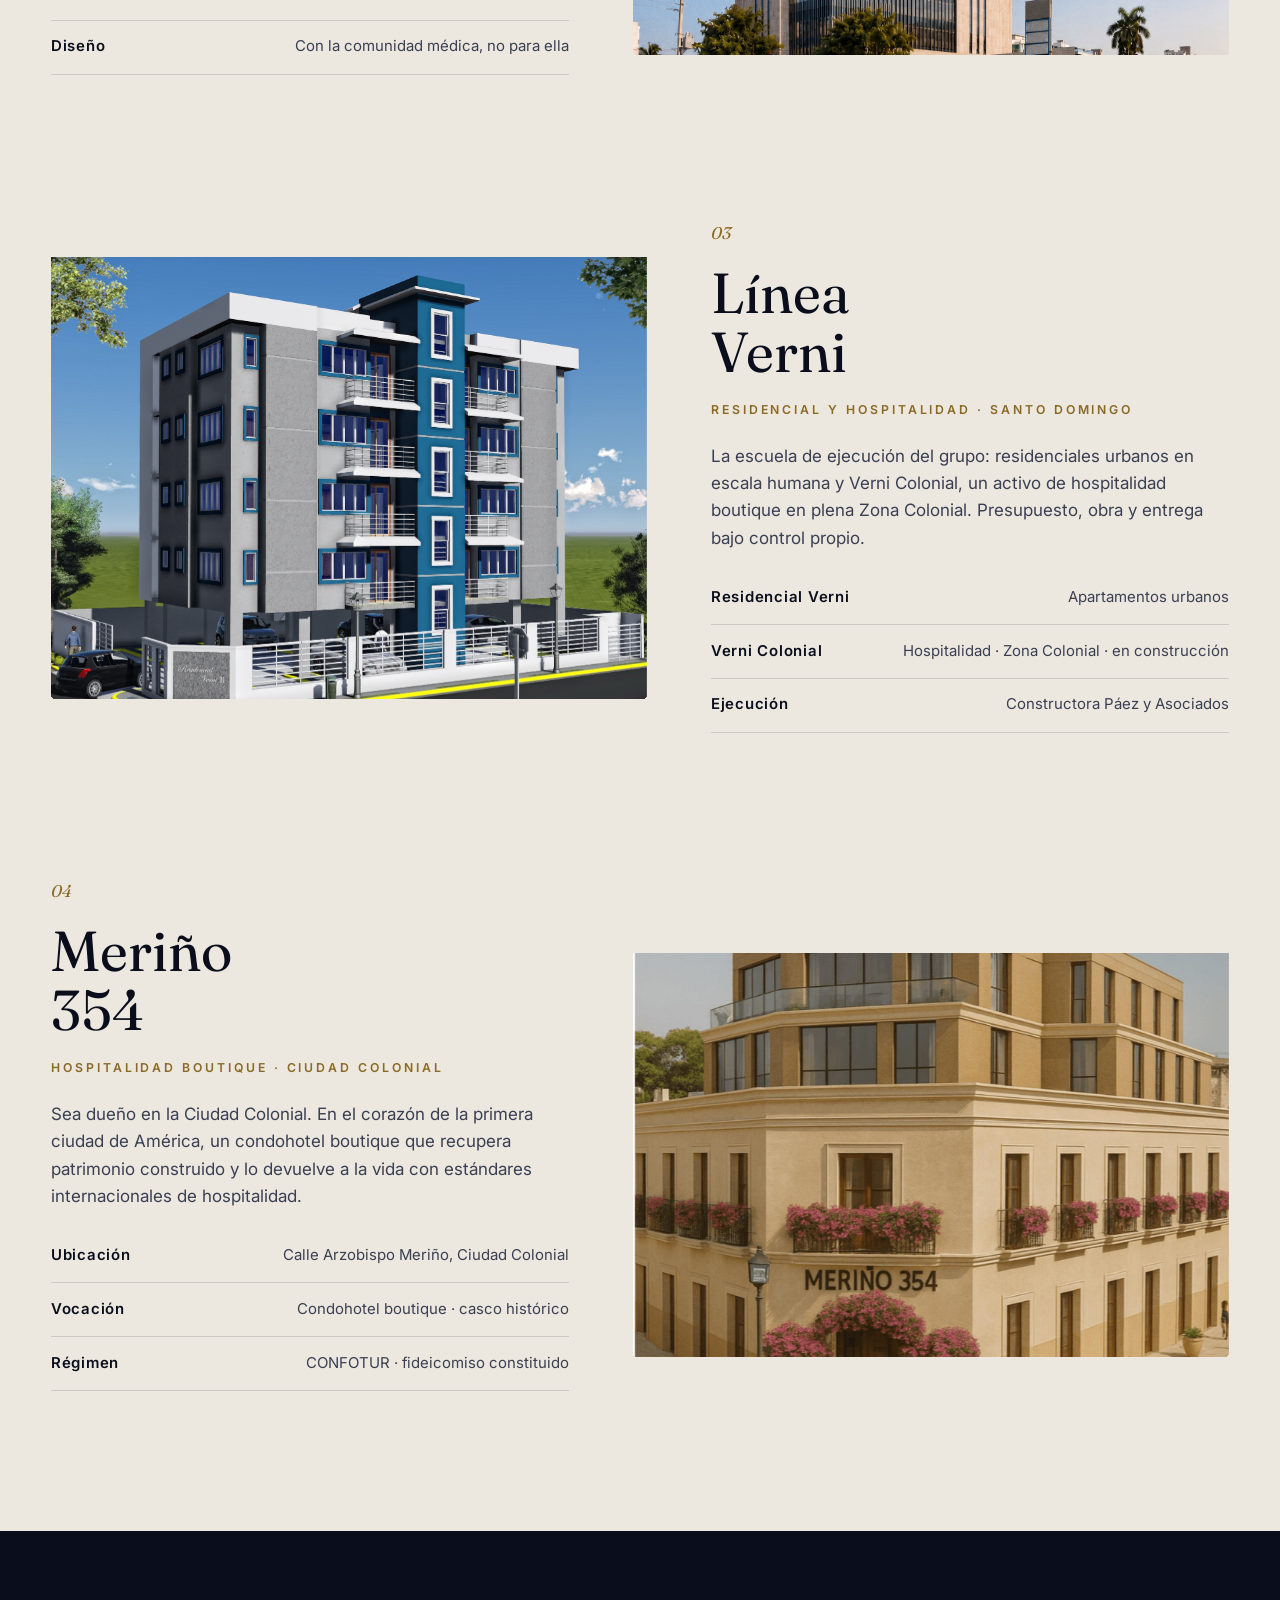
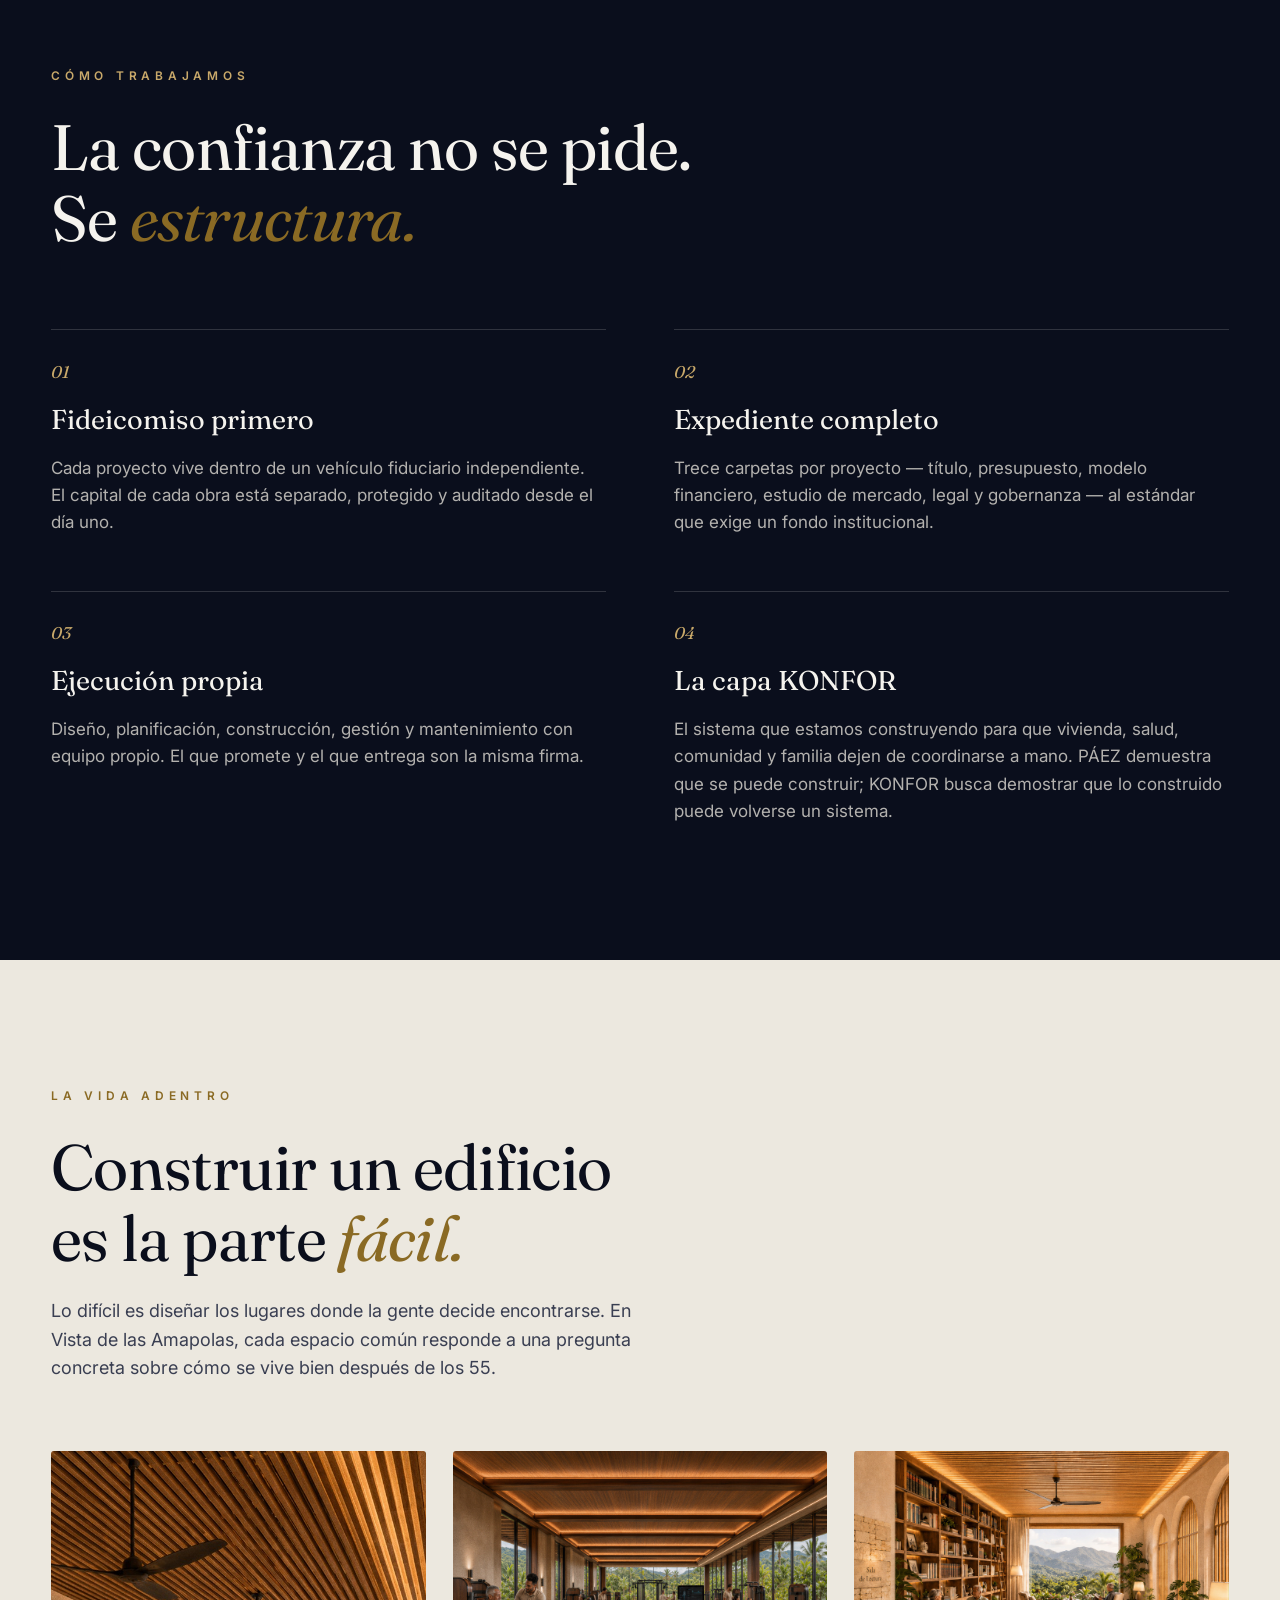
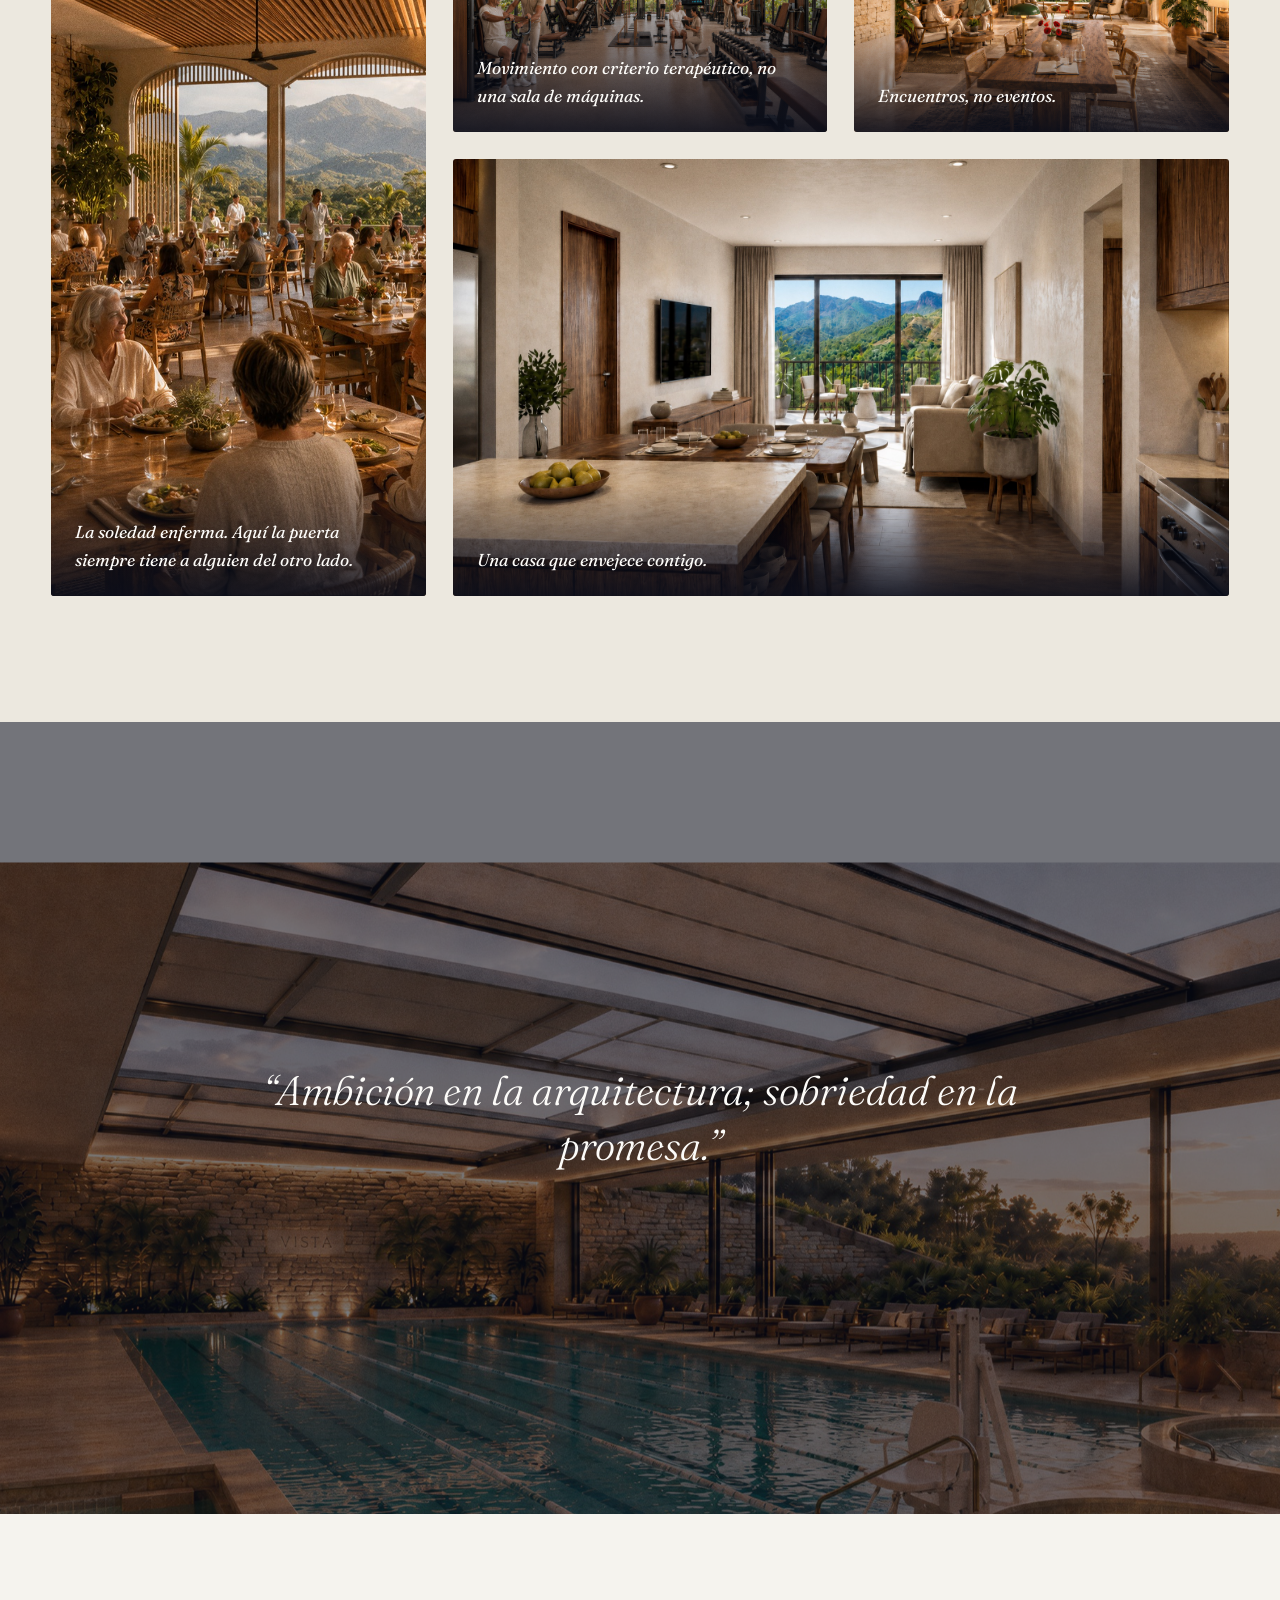
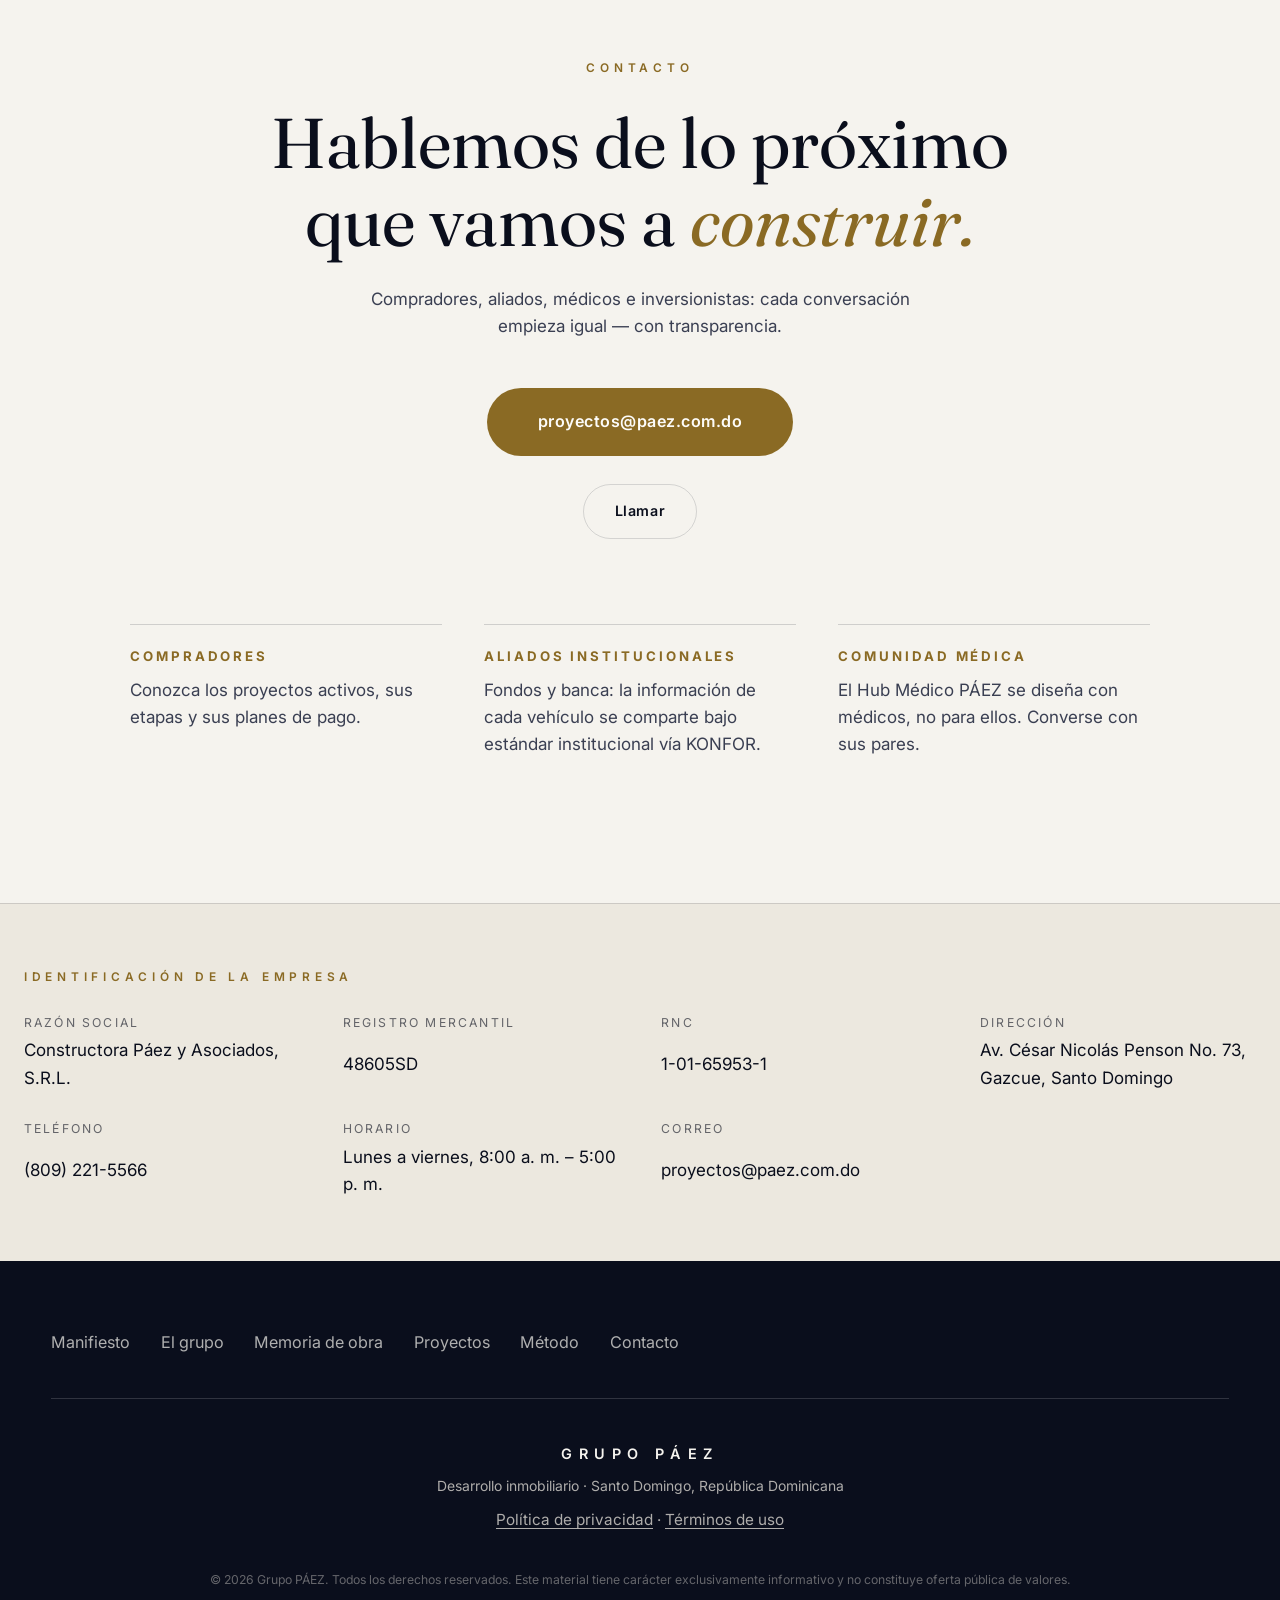
==== commit 01dde965: "Añade captura de atribución de origen (atribucion.js) Co-Authored-By: Claude Fable 5 <noreply@anthro" ====
--- a/index.html
+++ b/index.html
@@ -524,5 +524,6 @@
 <script src="datos.js?v=20260802c"></script>
 <script src="main.js?v=20260802c"></script>
 <script src="contacto.js?v=20260802c"></script>
+<script src="atribucion.js?v=20260803a" defer></script>
 </body>
 </html>
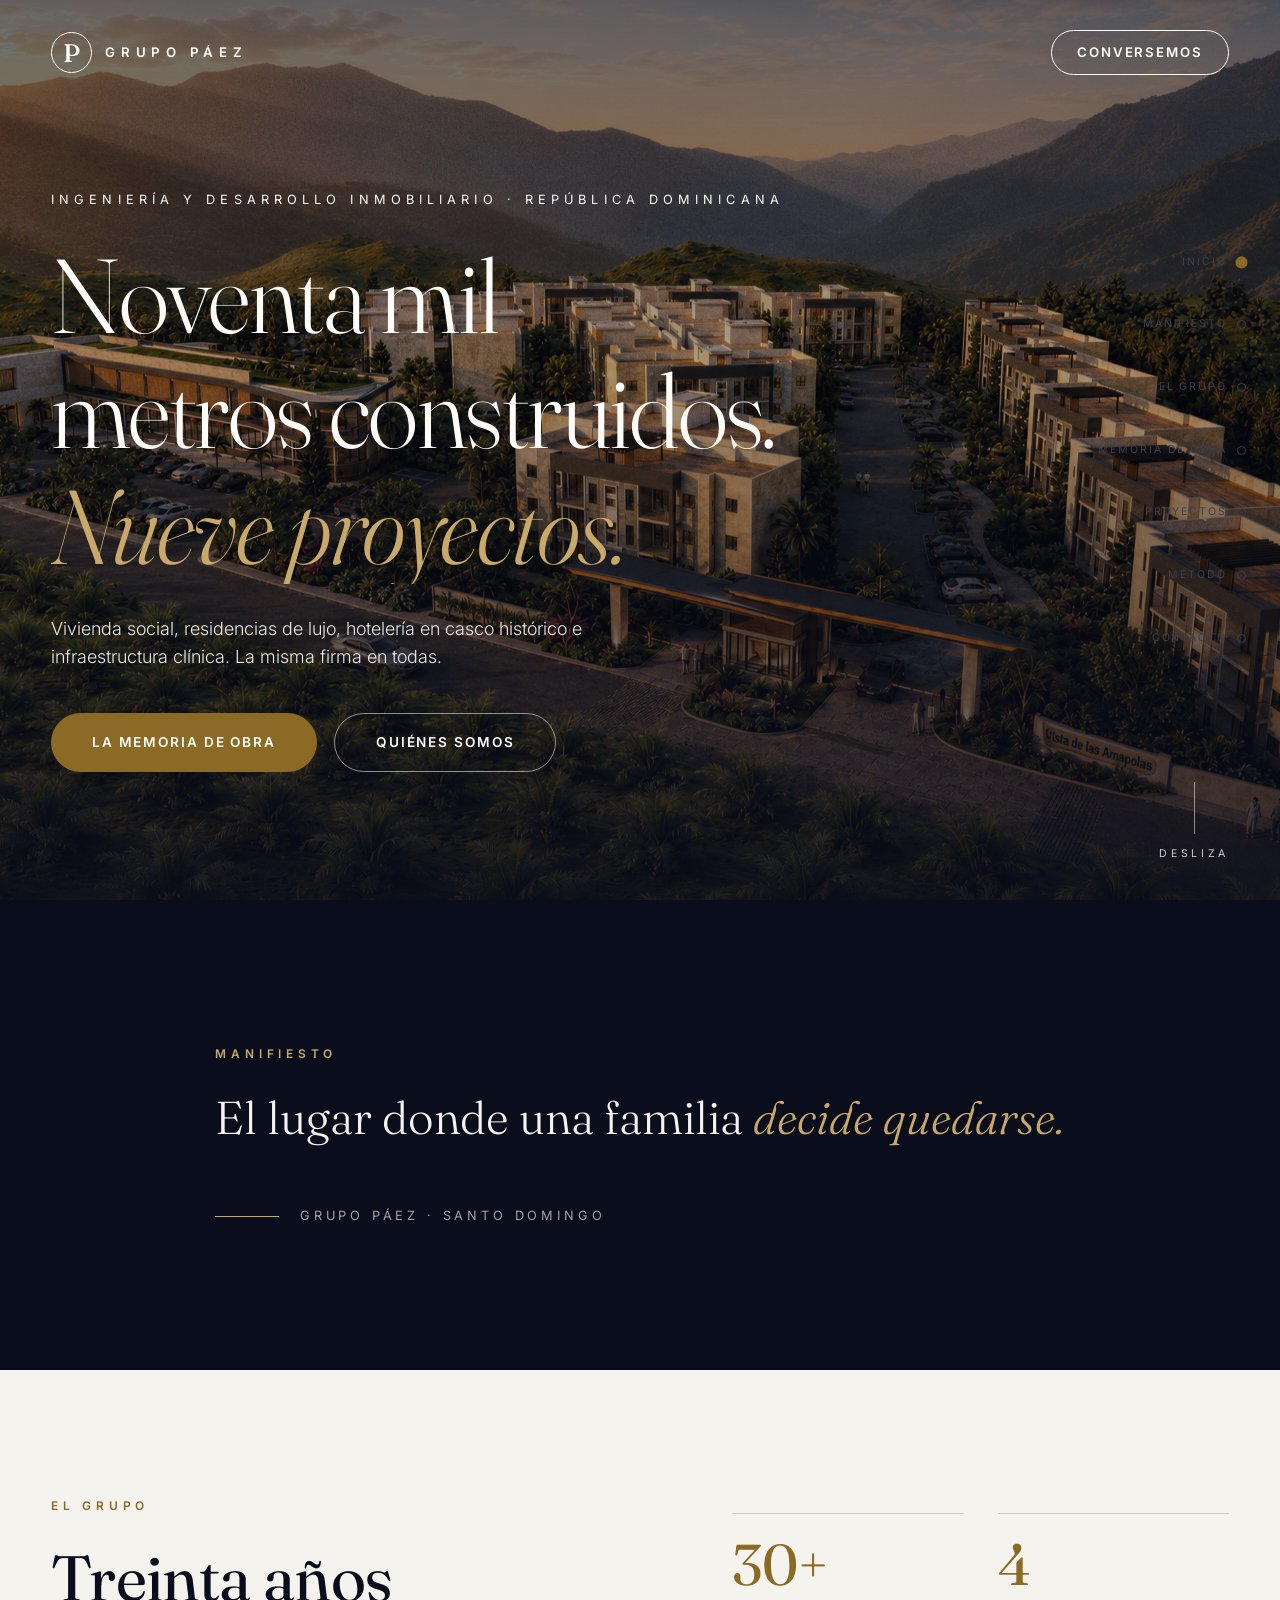
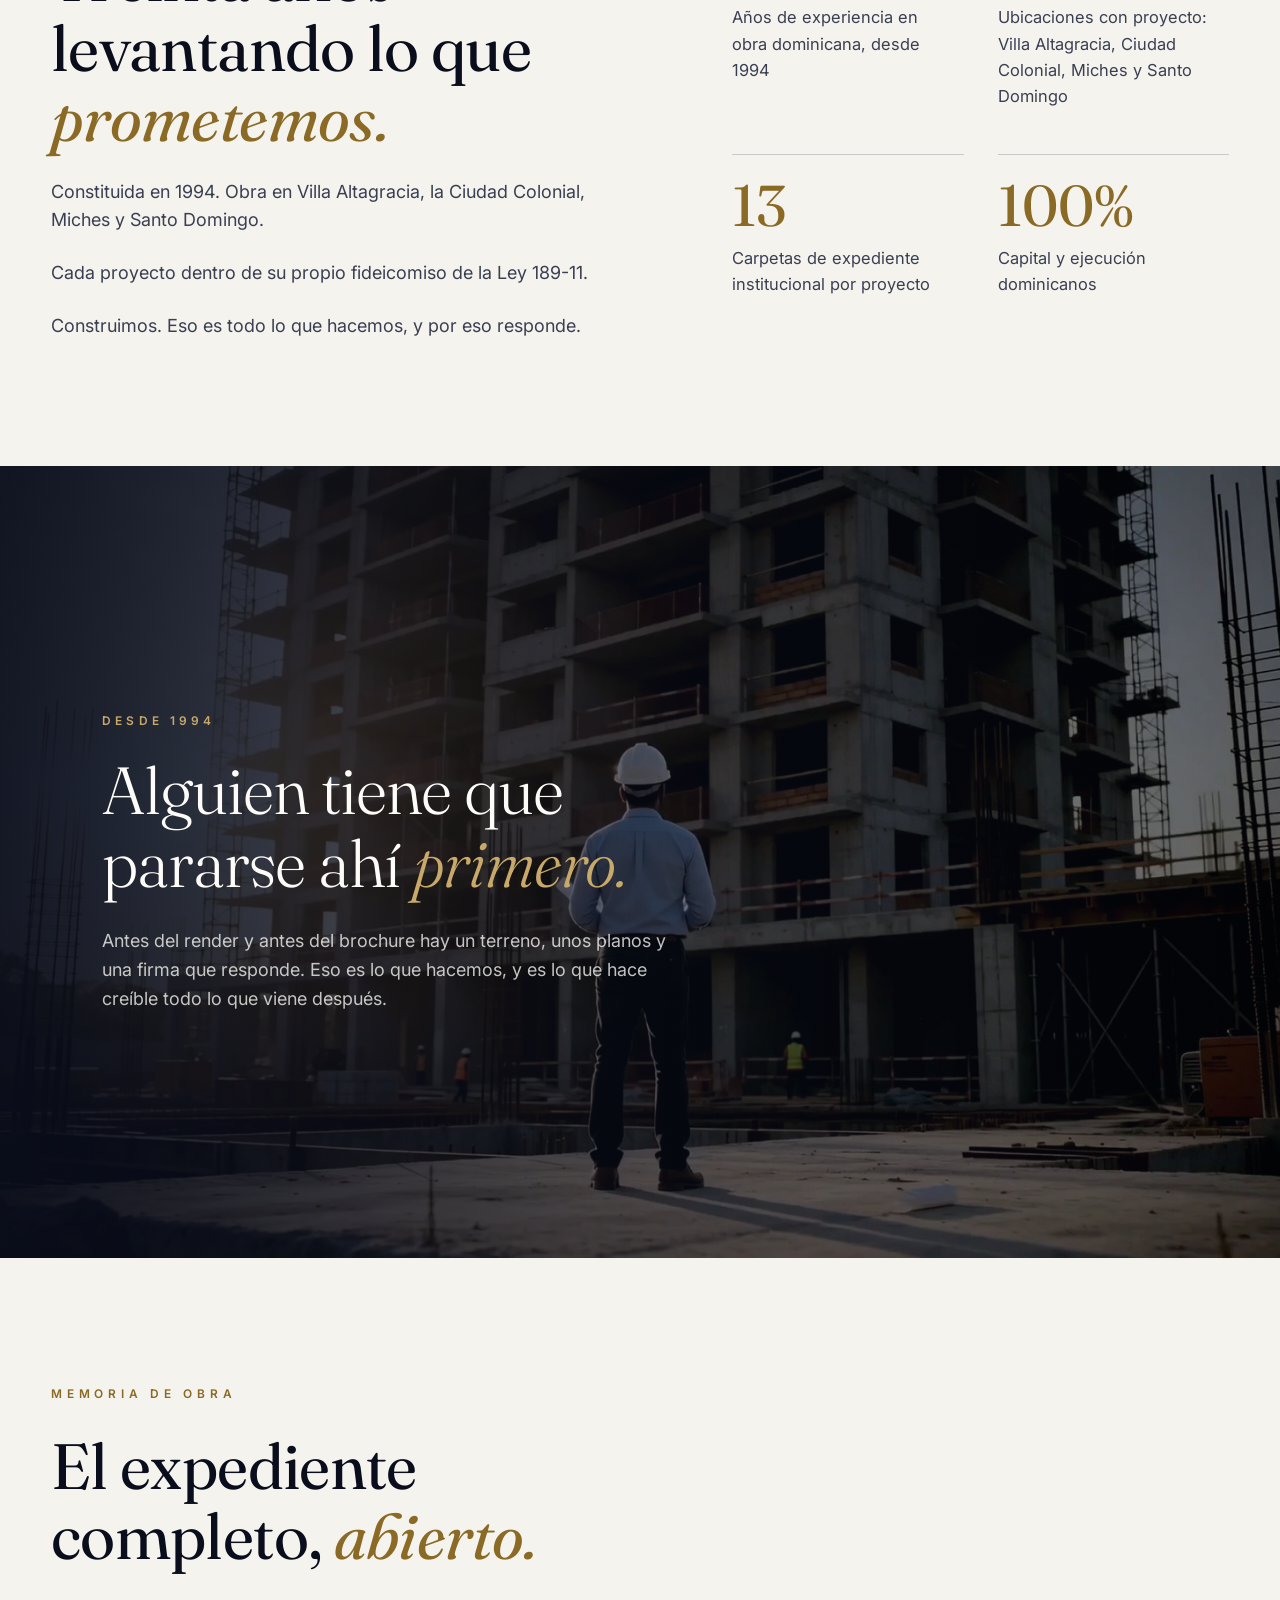
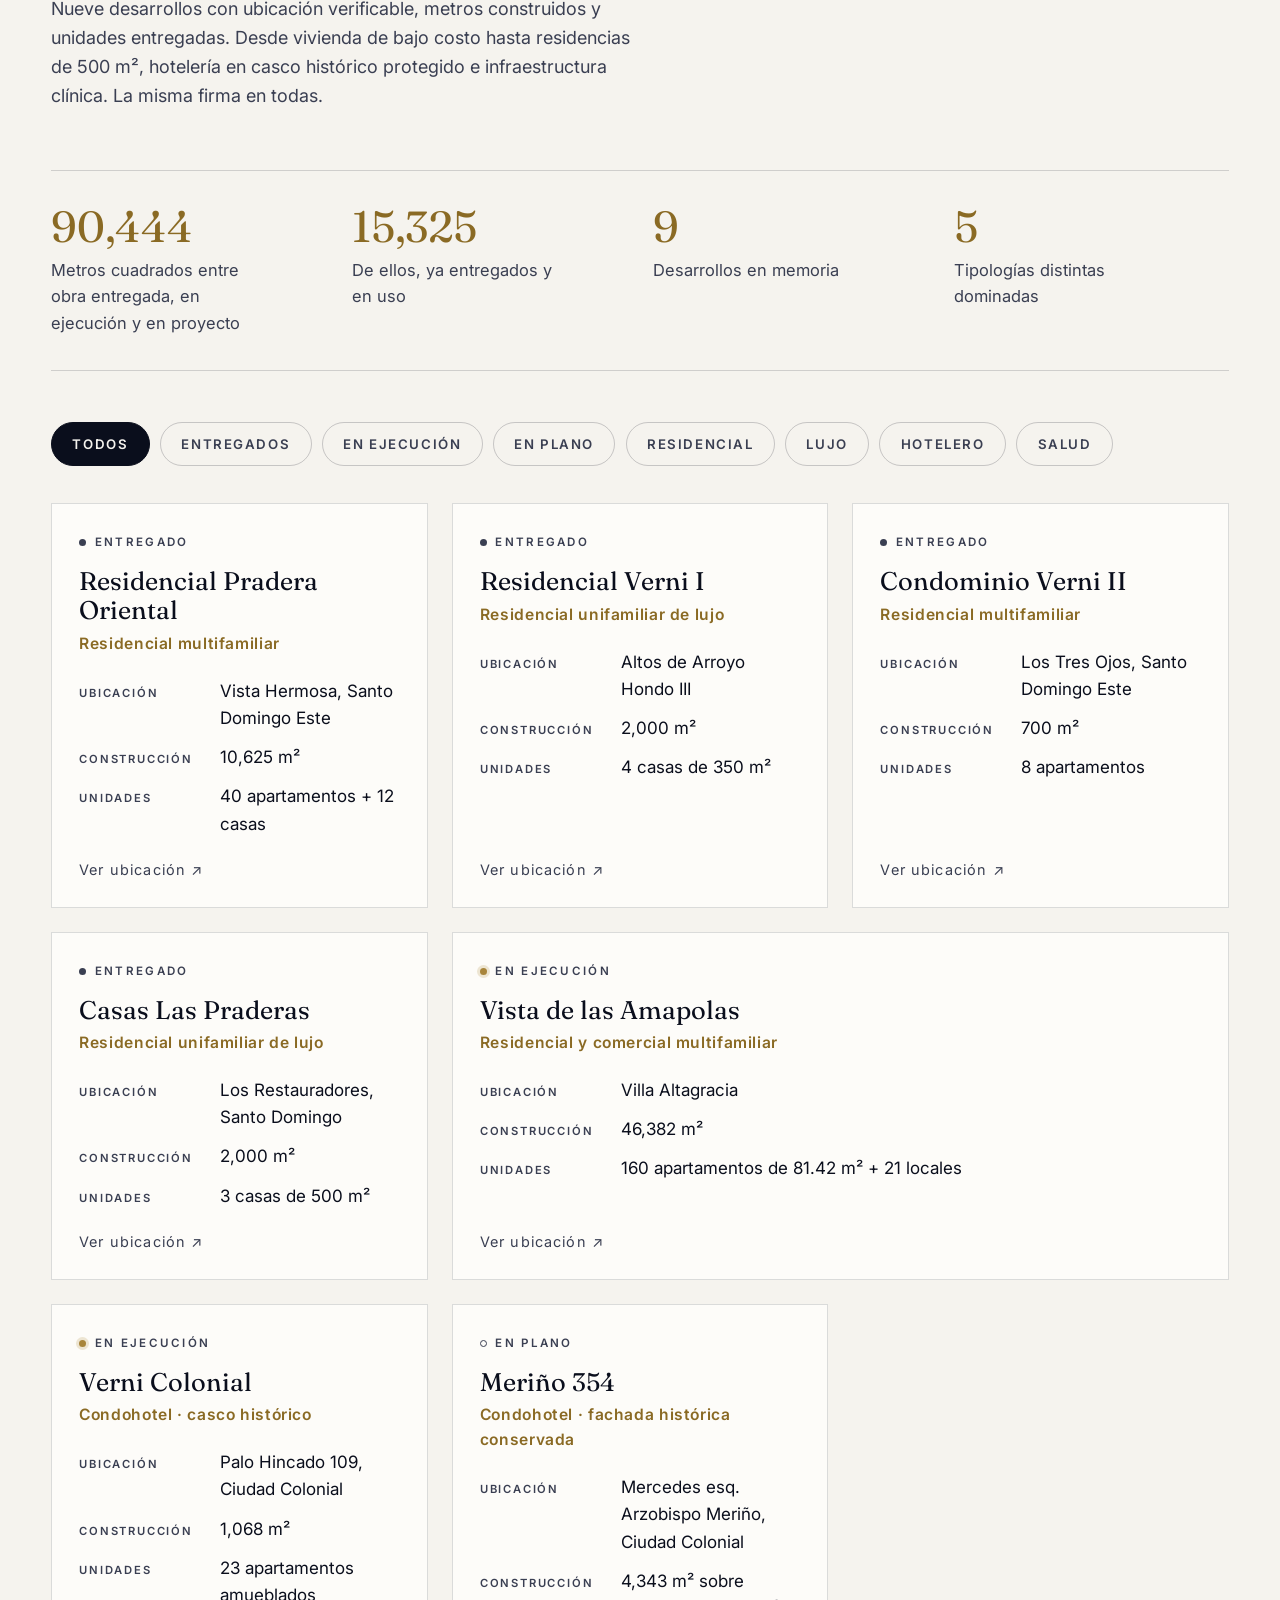
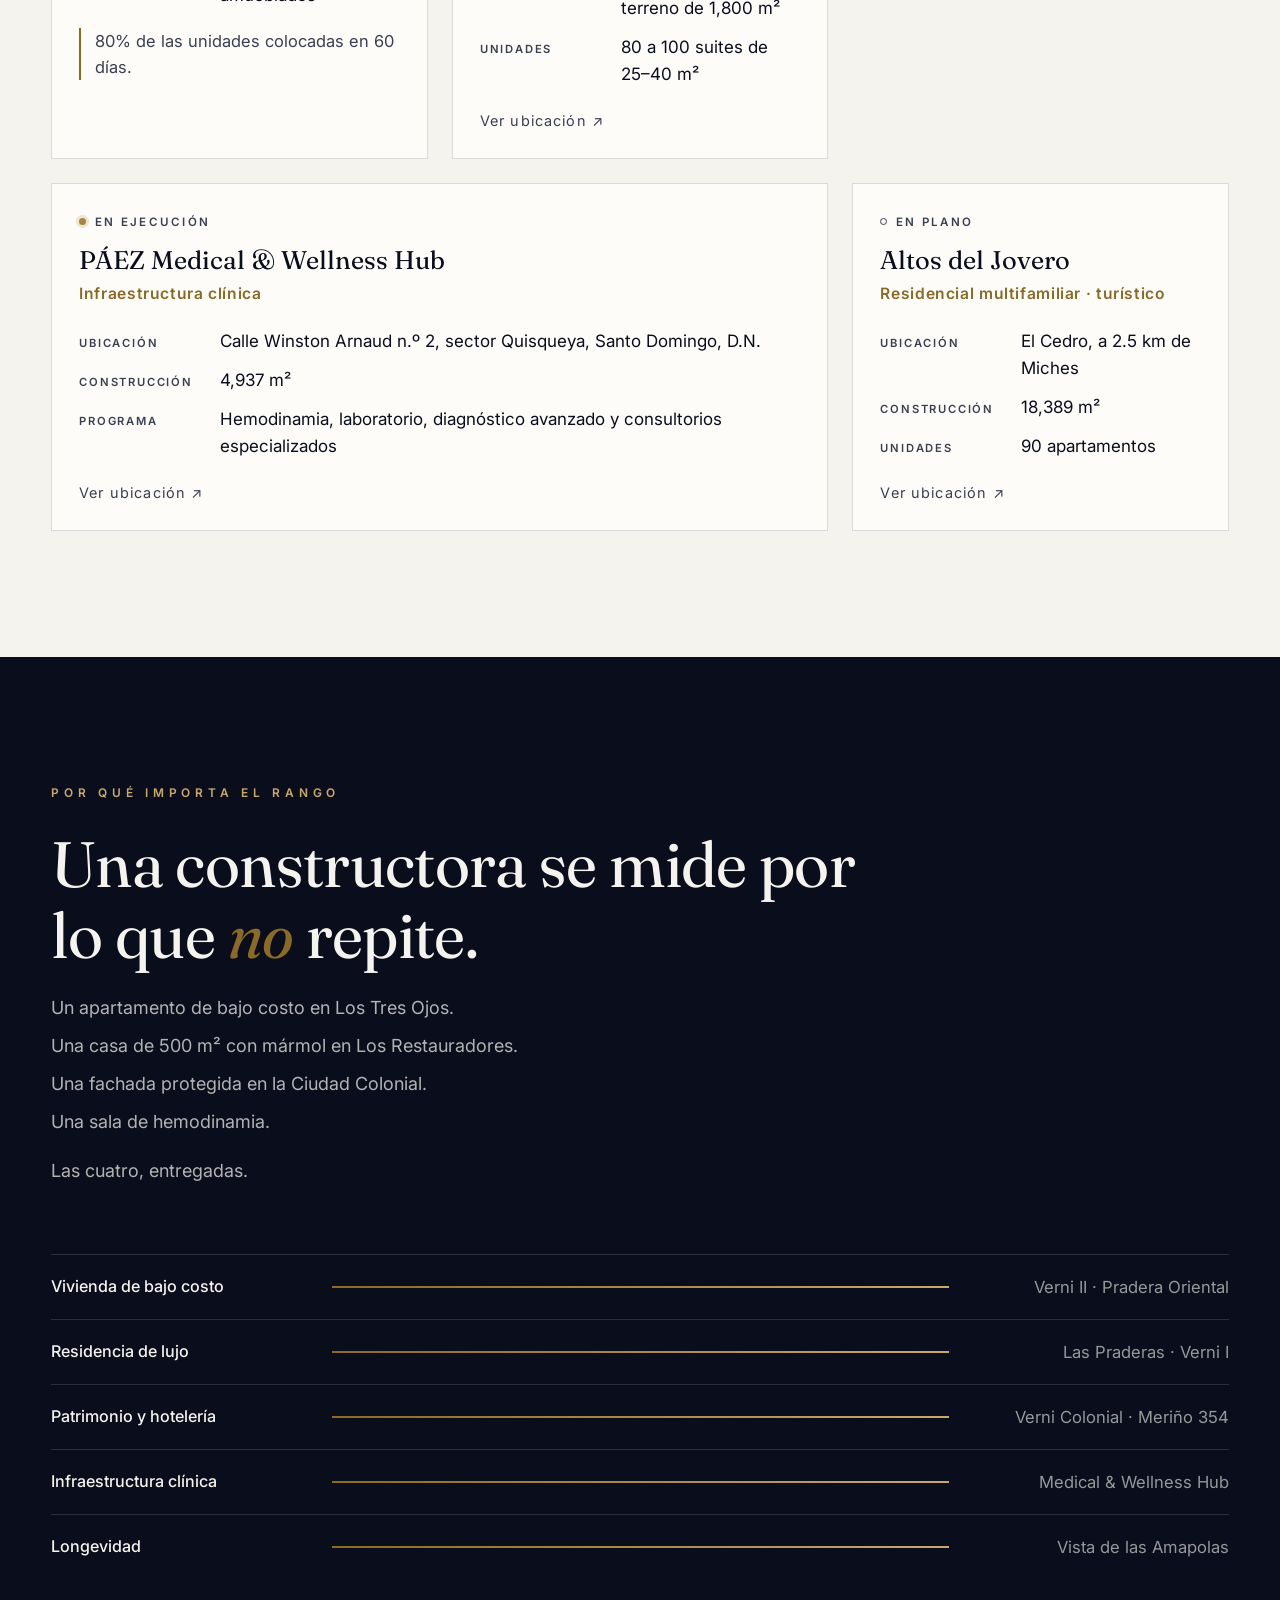
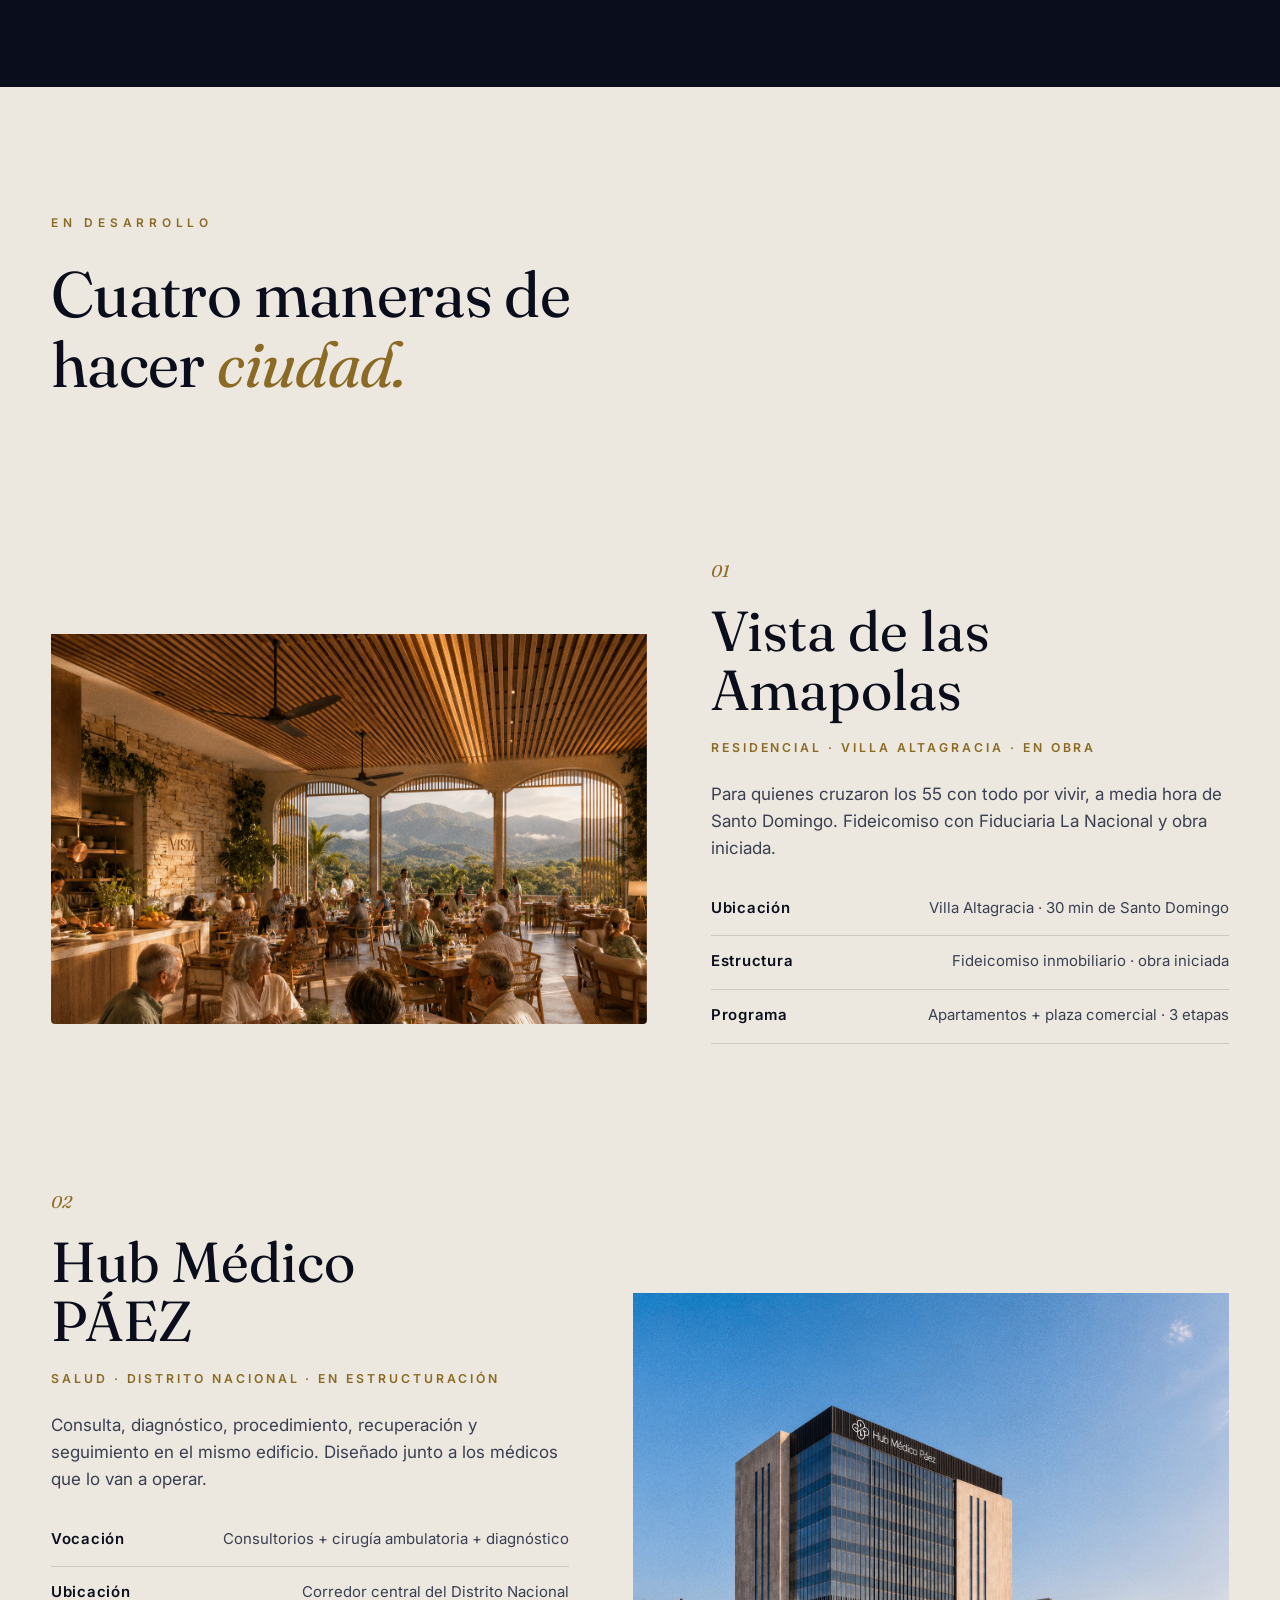
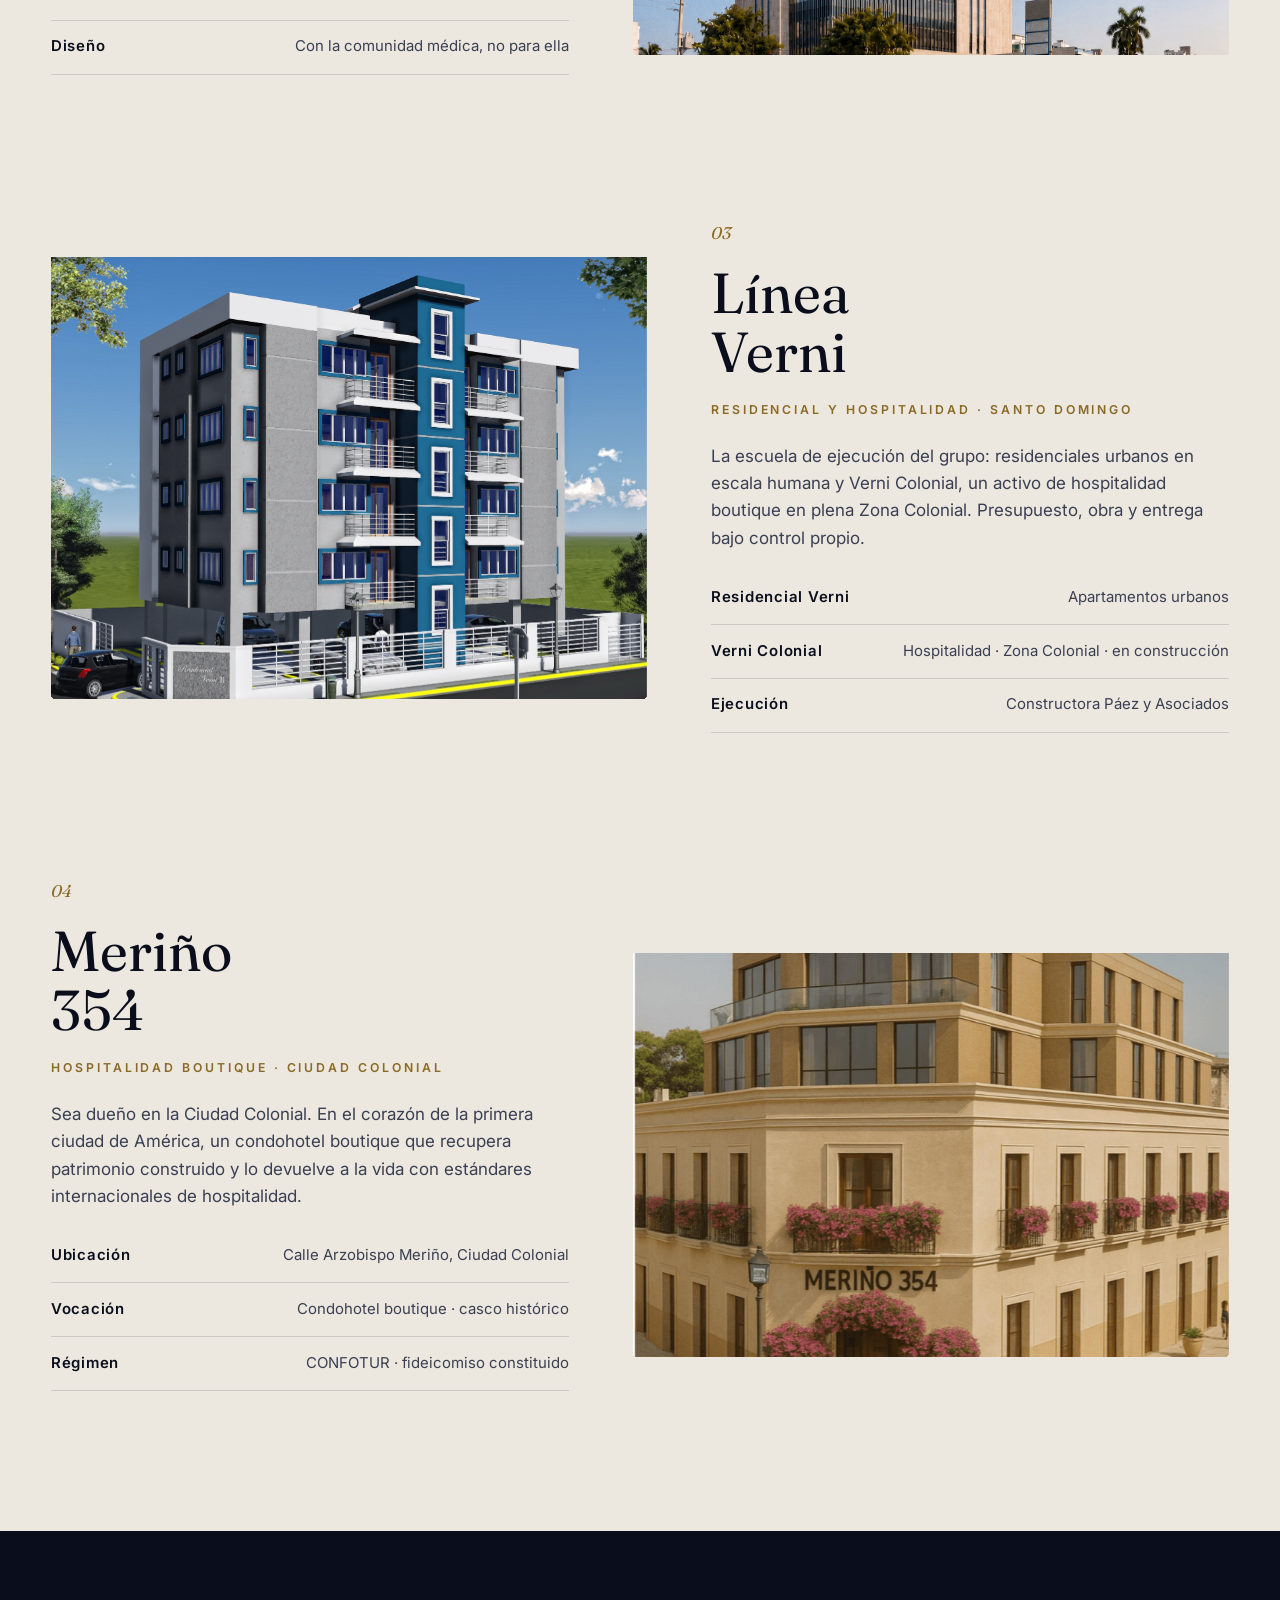
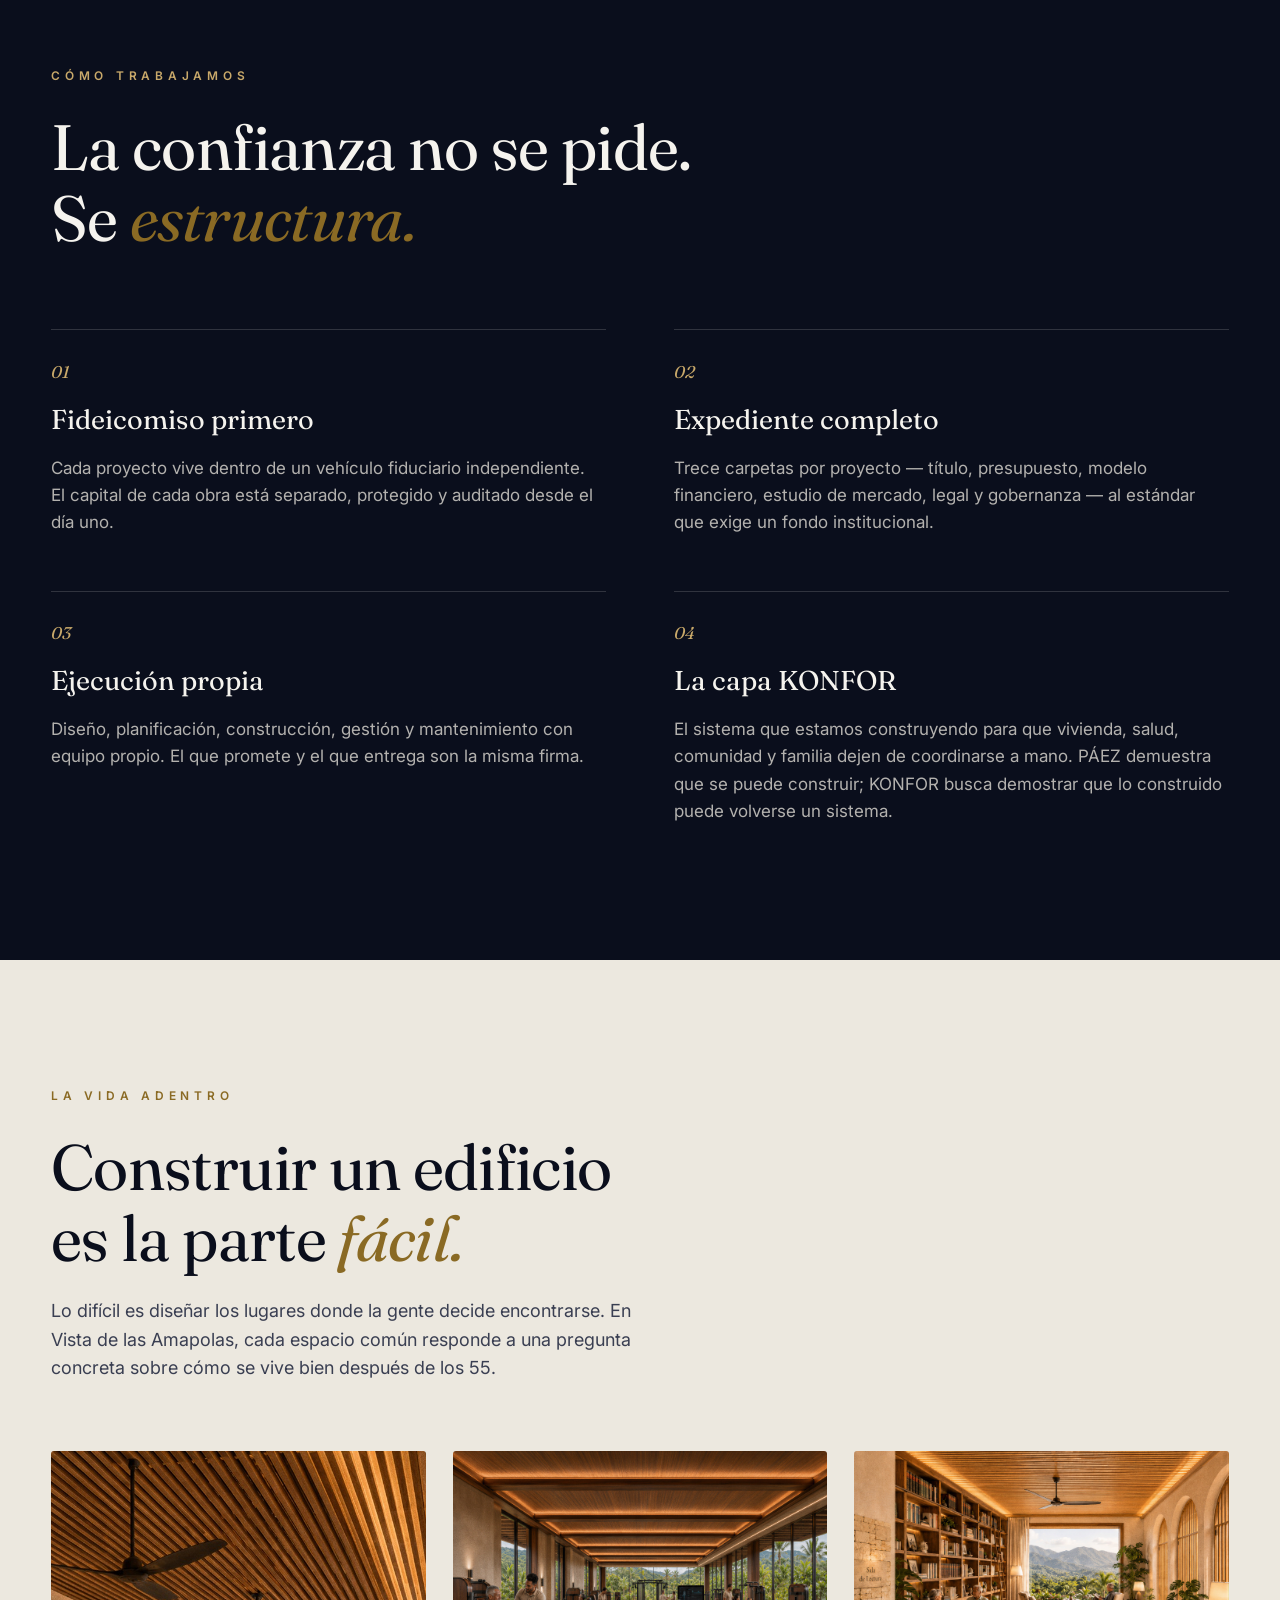
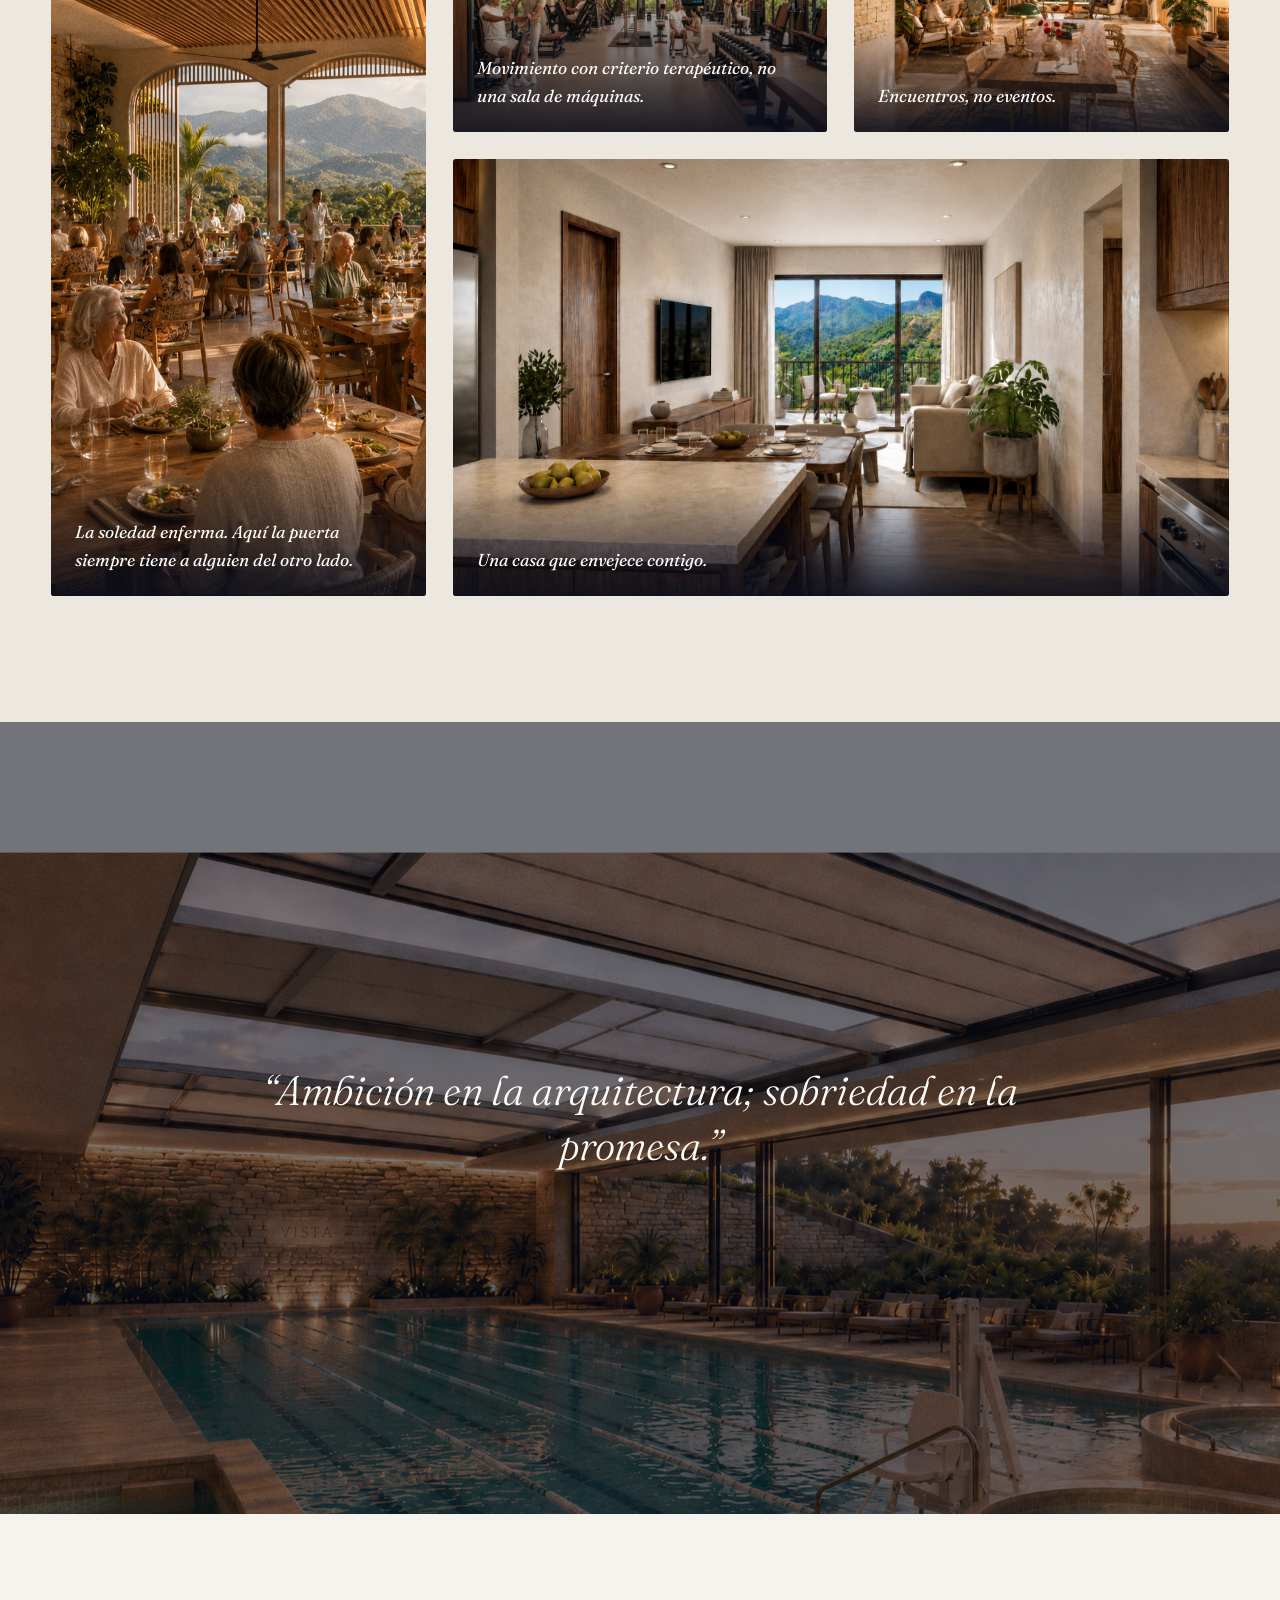
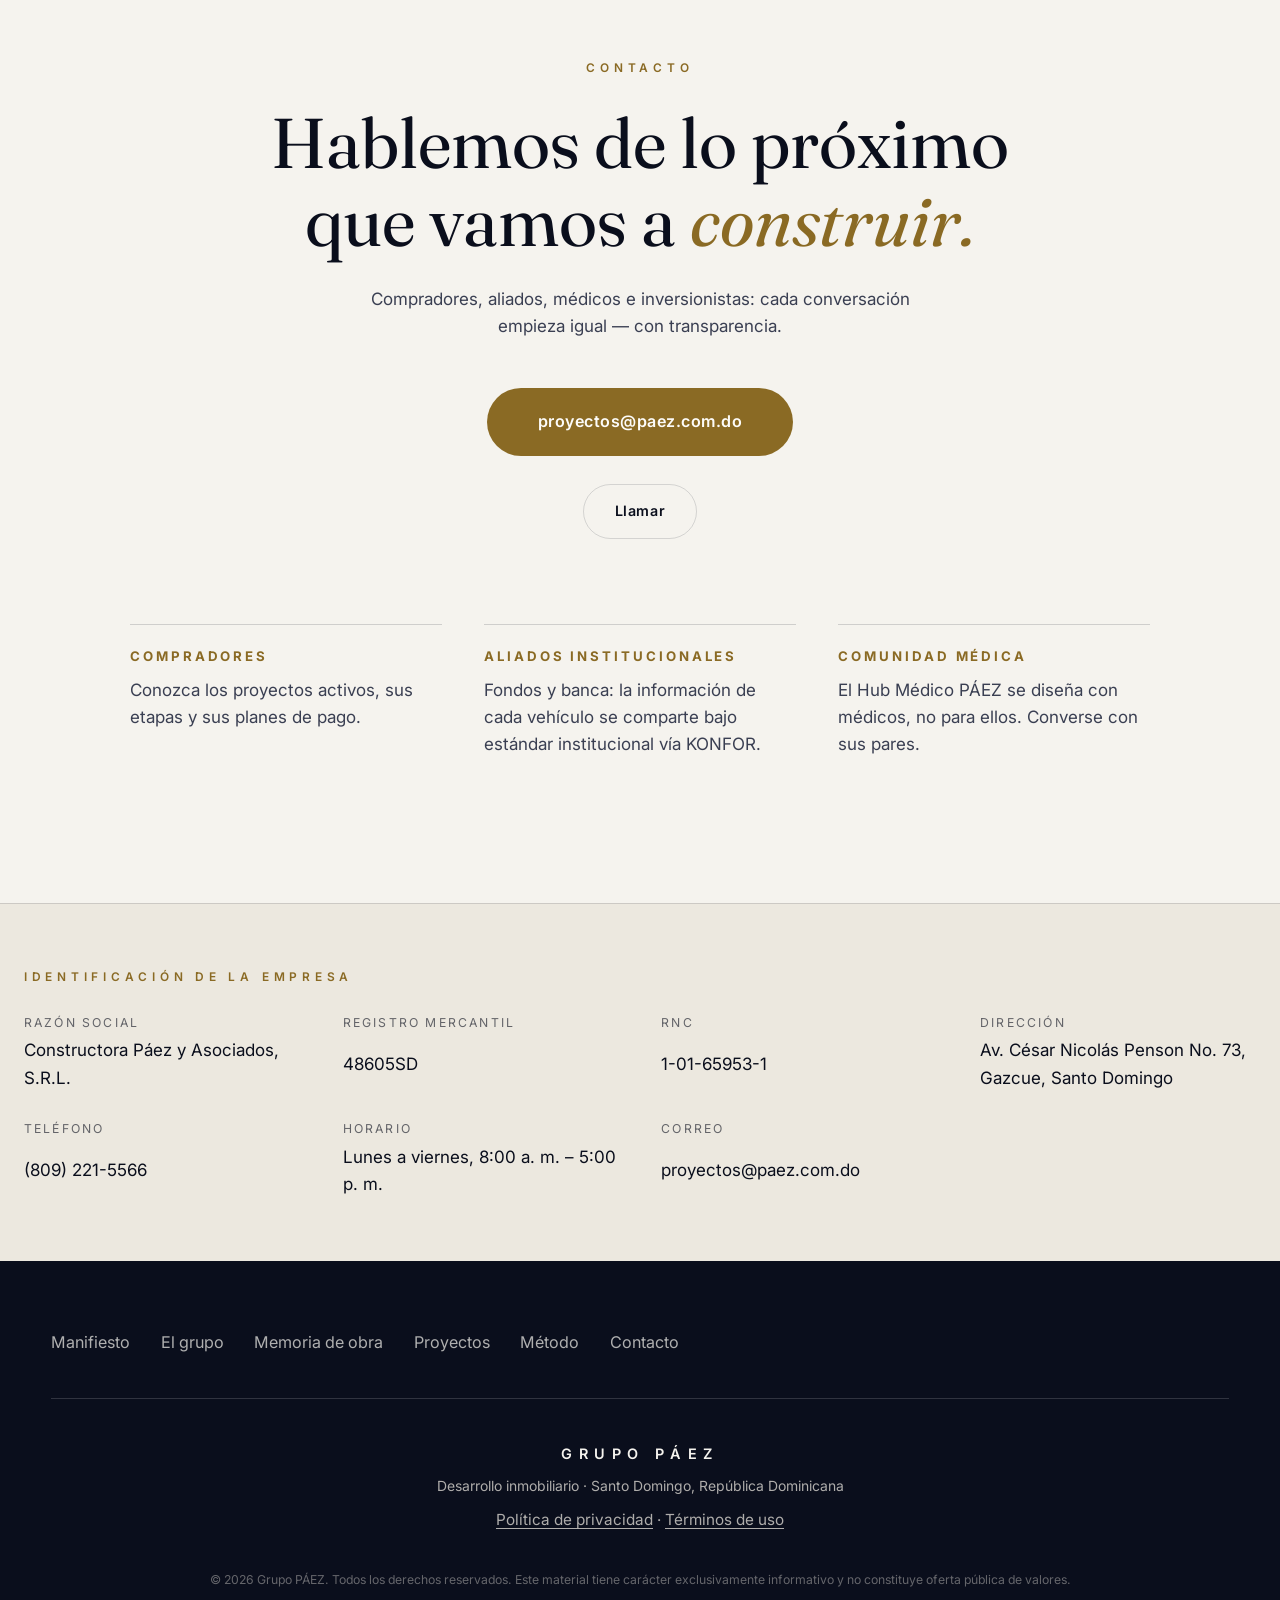
==== commit cde7e457: "Safari: quita el overflow-x:hidden del body que rompía sticky (mismo fallo que KONFOR) Co-Authored-B" ====
--- a/index.html
+++ b/index.html
@@ -25,7 +25,7 @@
 <meta name="theme-color" content="#0a0e1c">
 <link rel="icon" href="assets/favicon.svg" type="image/svg+xml">
 <script type="application/ld+json">{"@context": "https://schema.org", "@type": ["Organization", "LocalBusiness"], "name": "Grupo PÁEZ", "legalName": "Constructora Páez y Asociados, S.R.L.", "url": "https://paez.com.do", "email": "proyectos@paez.com.do", "telephone": "+1-809-221-5566", "taxID": "1-01-65953-1", "foundingDate": "1994", "description": "Ingeniería y desarrollo inmobiliario en República Dominicana desde 1994. 90,444 m² entre obra entregada, en ejecución y en proyecto.", "address": {"@type": "PostalAddress", "streetAddress": "Av. César Nicolás Penson No. 73", "addressLocality": "Gazcue, Santo Domingo", "addressCountry": "DO"}, "areaServed": {"@type": "Country", "name": "República Dominicana"}, "knowsAbout": ["Desarrollo inmobiliario", "Construcción", "Arquitectura", "Ingeniería", "Fideicomiso inmobiliario Ley 189-11"], "subOrganization": {"@type": "Organization", "name": "KONFOR", "url": "https://konfor.do"}}</script>
-<link rel="stylesheet" href="styles.css?v=20260803a">
+<link rel="stylesheet" href="styles.css?v=20260803b">
 </head>
 <body>
 <a class="skip-link" href="#contenido">Ir al contenido</a>
--- a/styles.css
+++ b/styles.css
@@ -31,7 +31,6 @@
   font-family: var(--sans);
   background: var(--ivory);
   color: var(--ink);
-  overflow-x: hidden;
   -webkit-font-smoothing: antialiased;
   line-height: 1.6;
 }
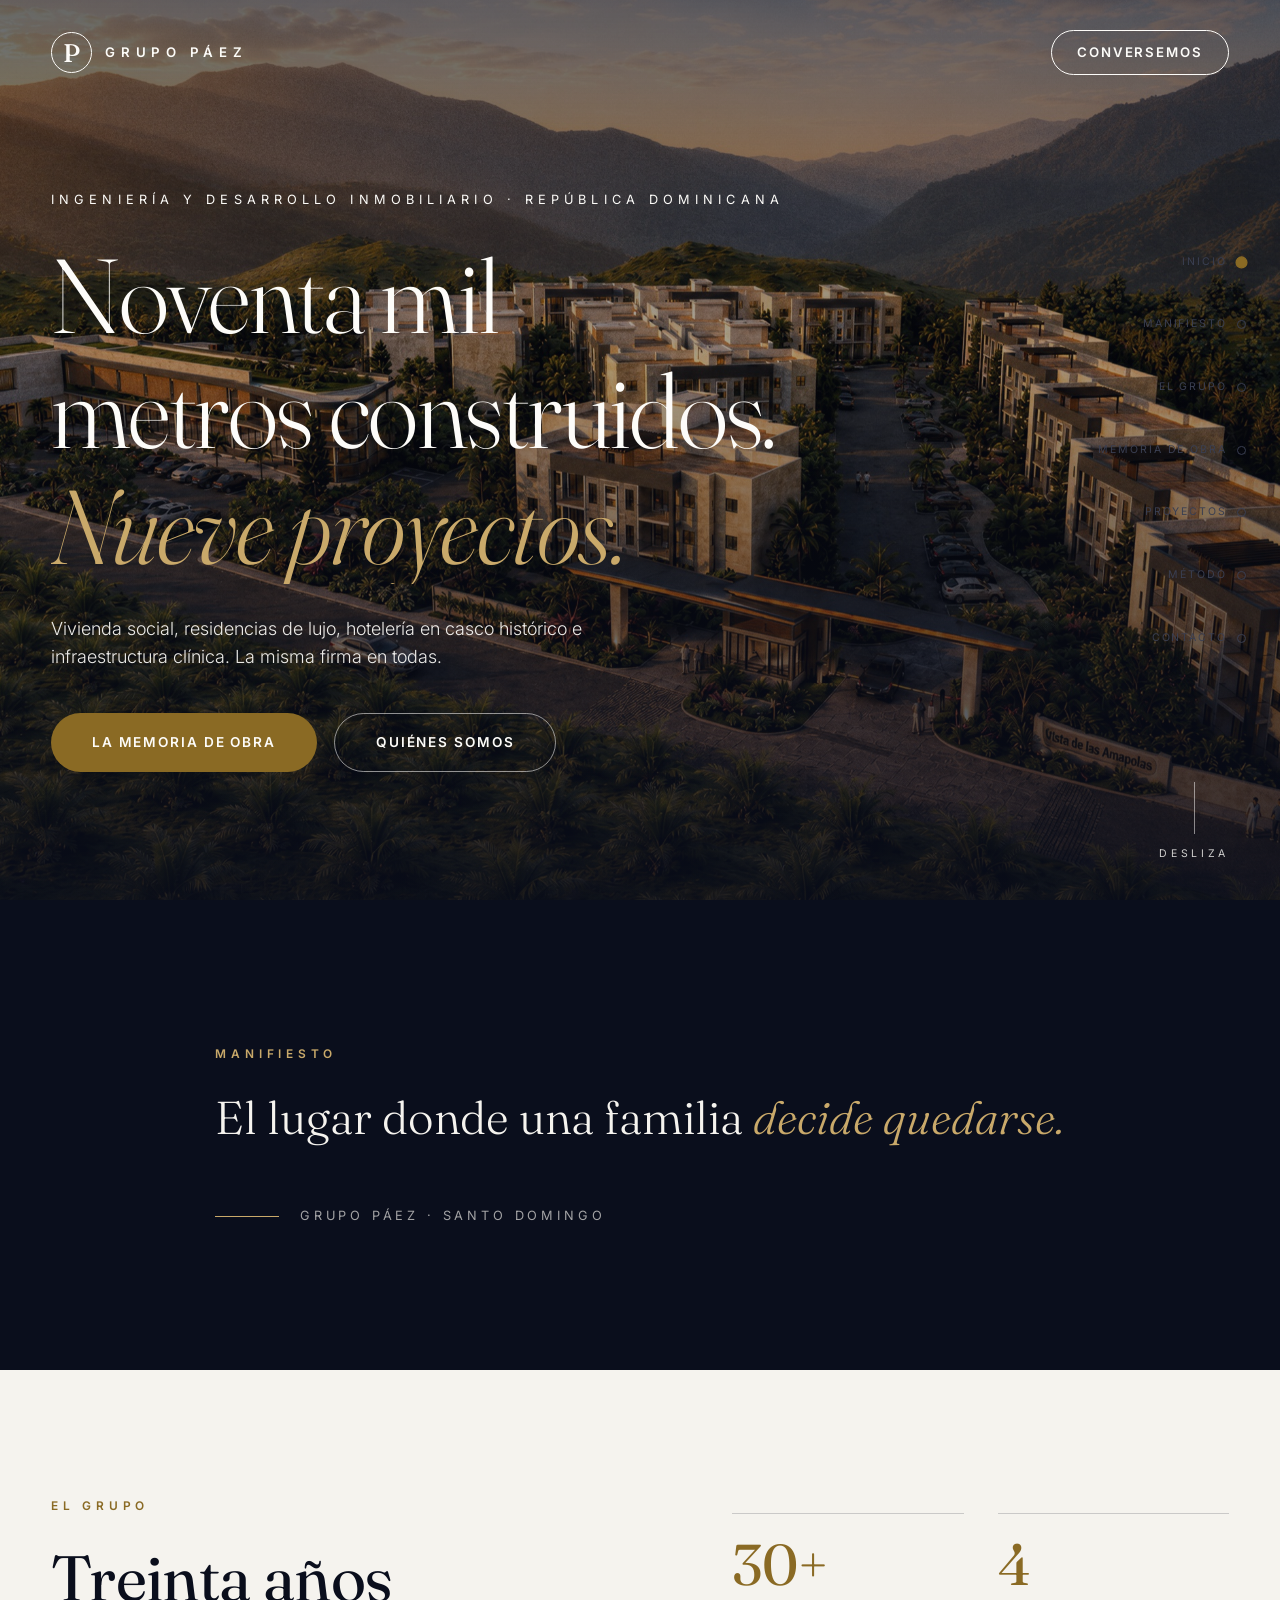
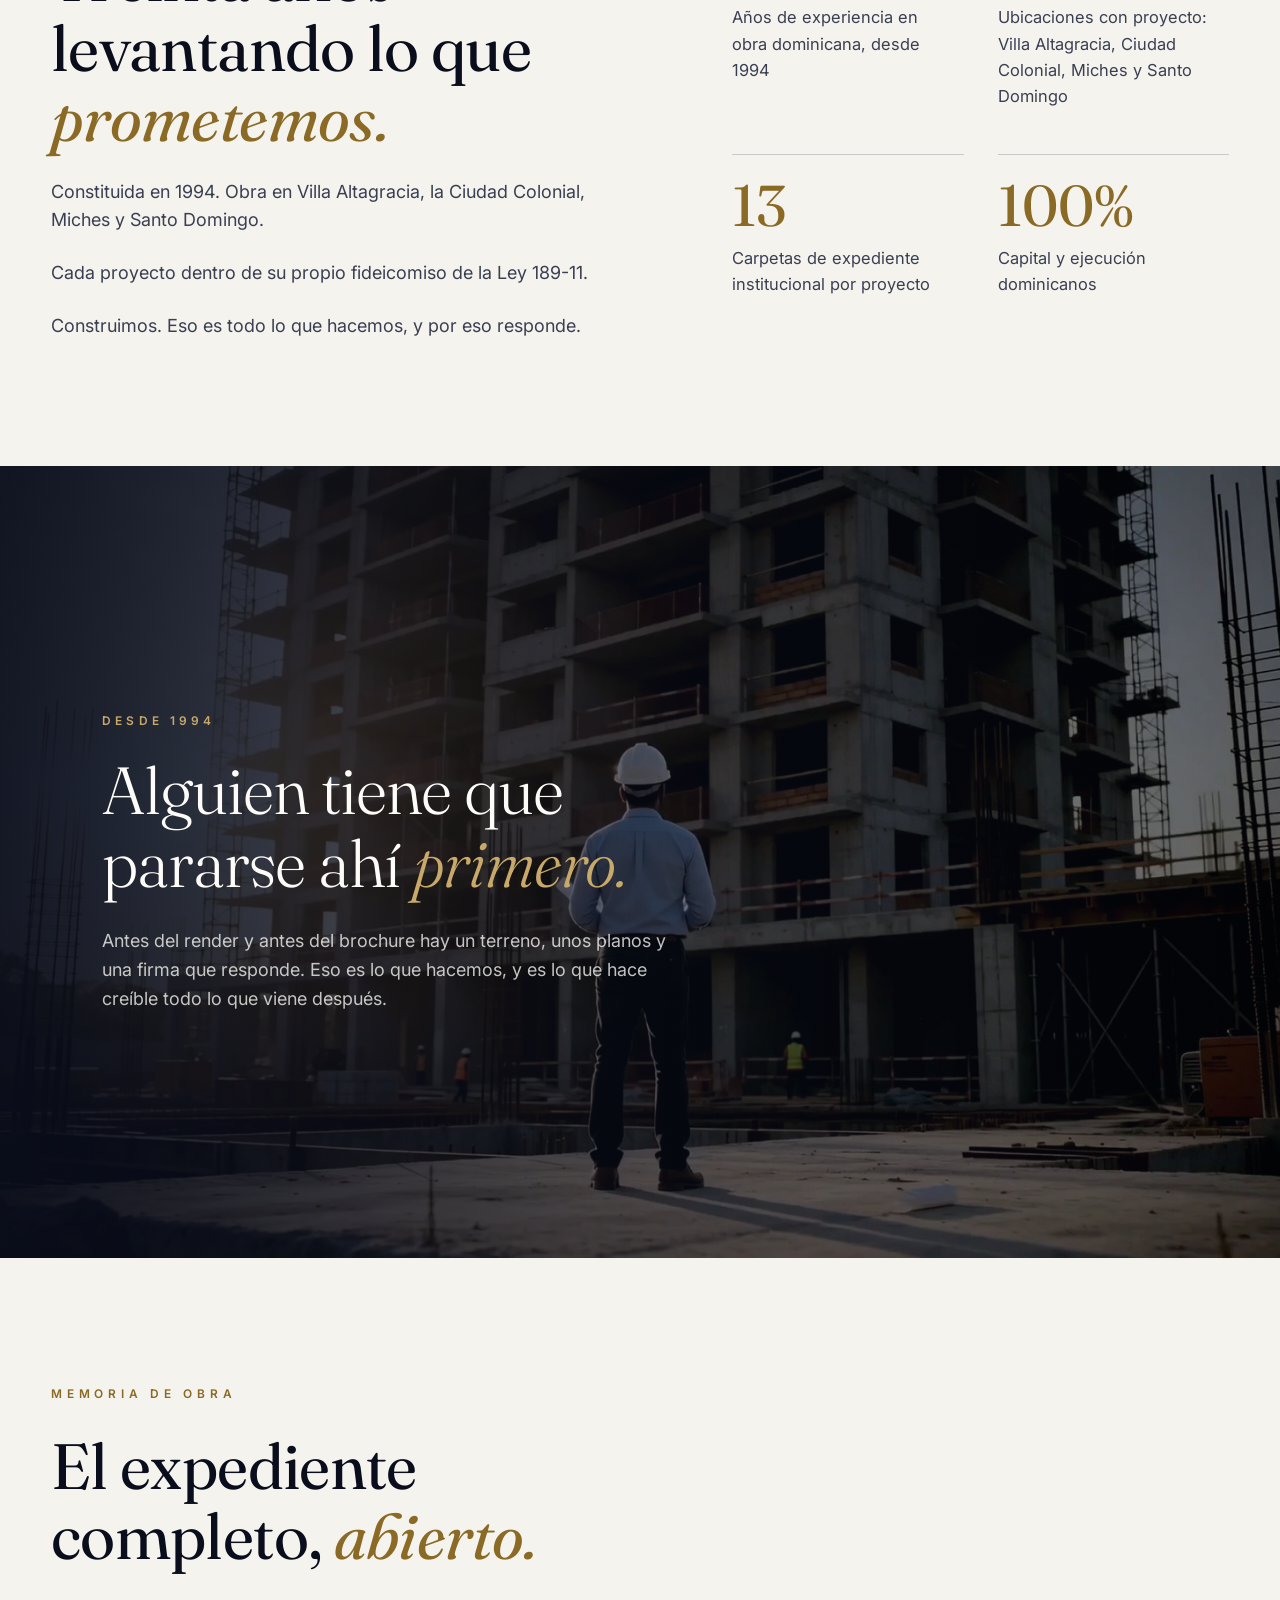
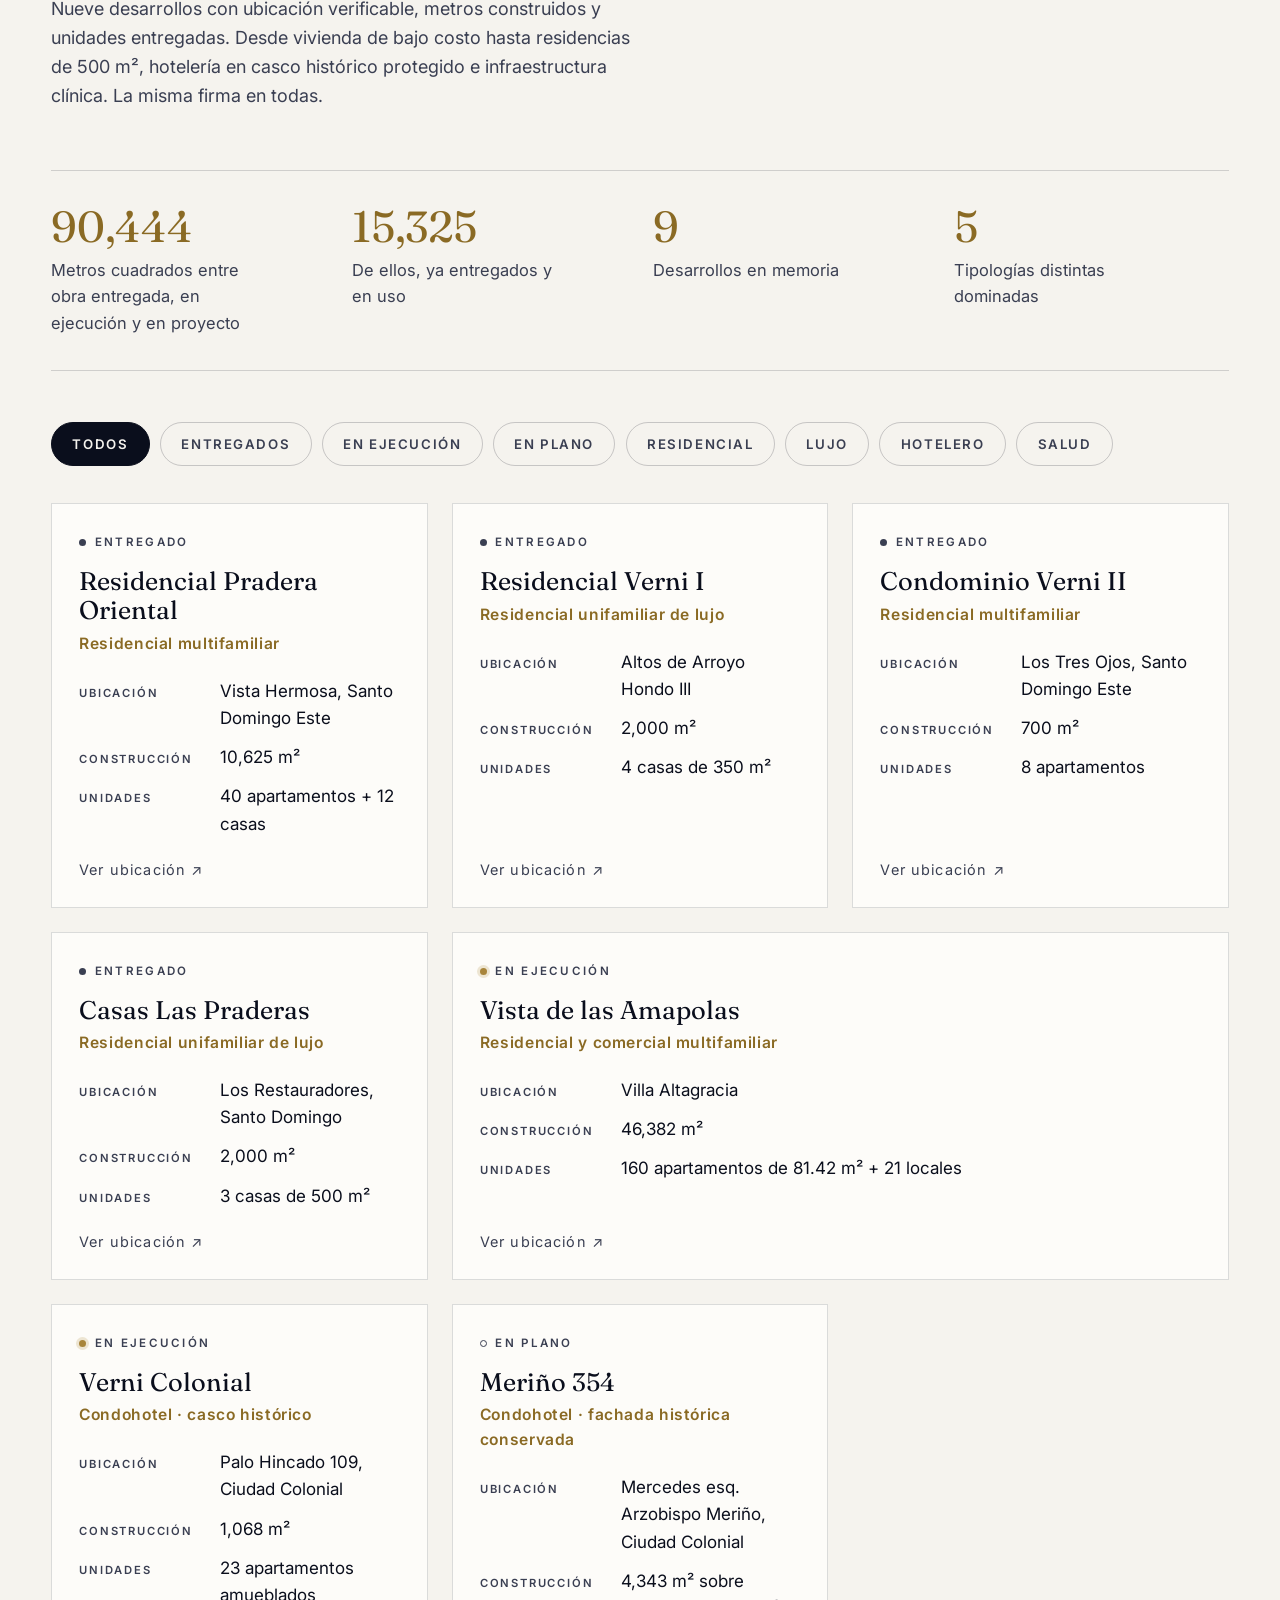
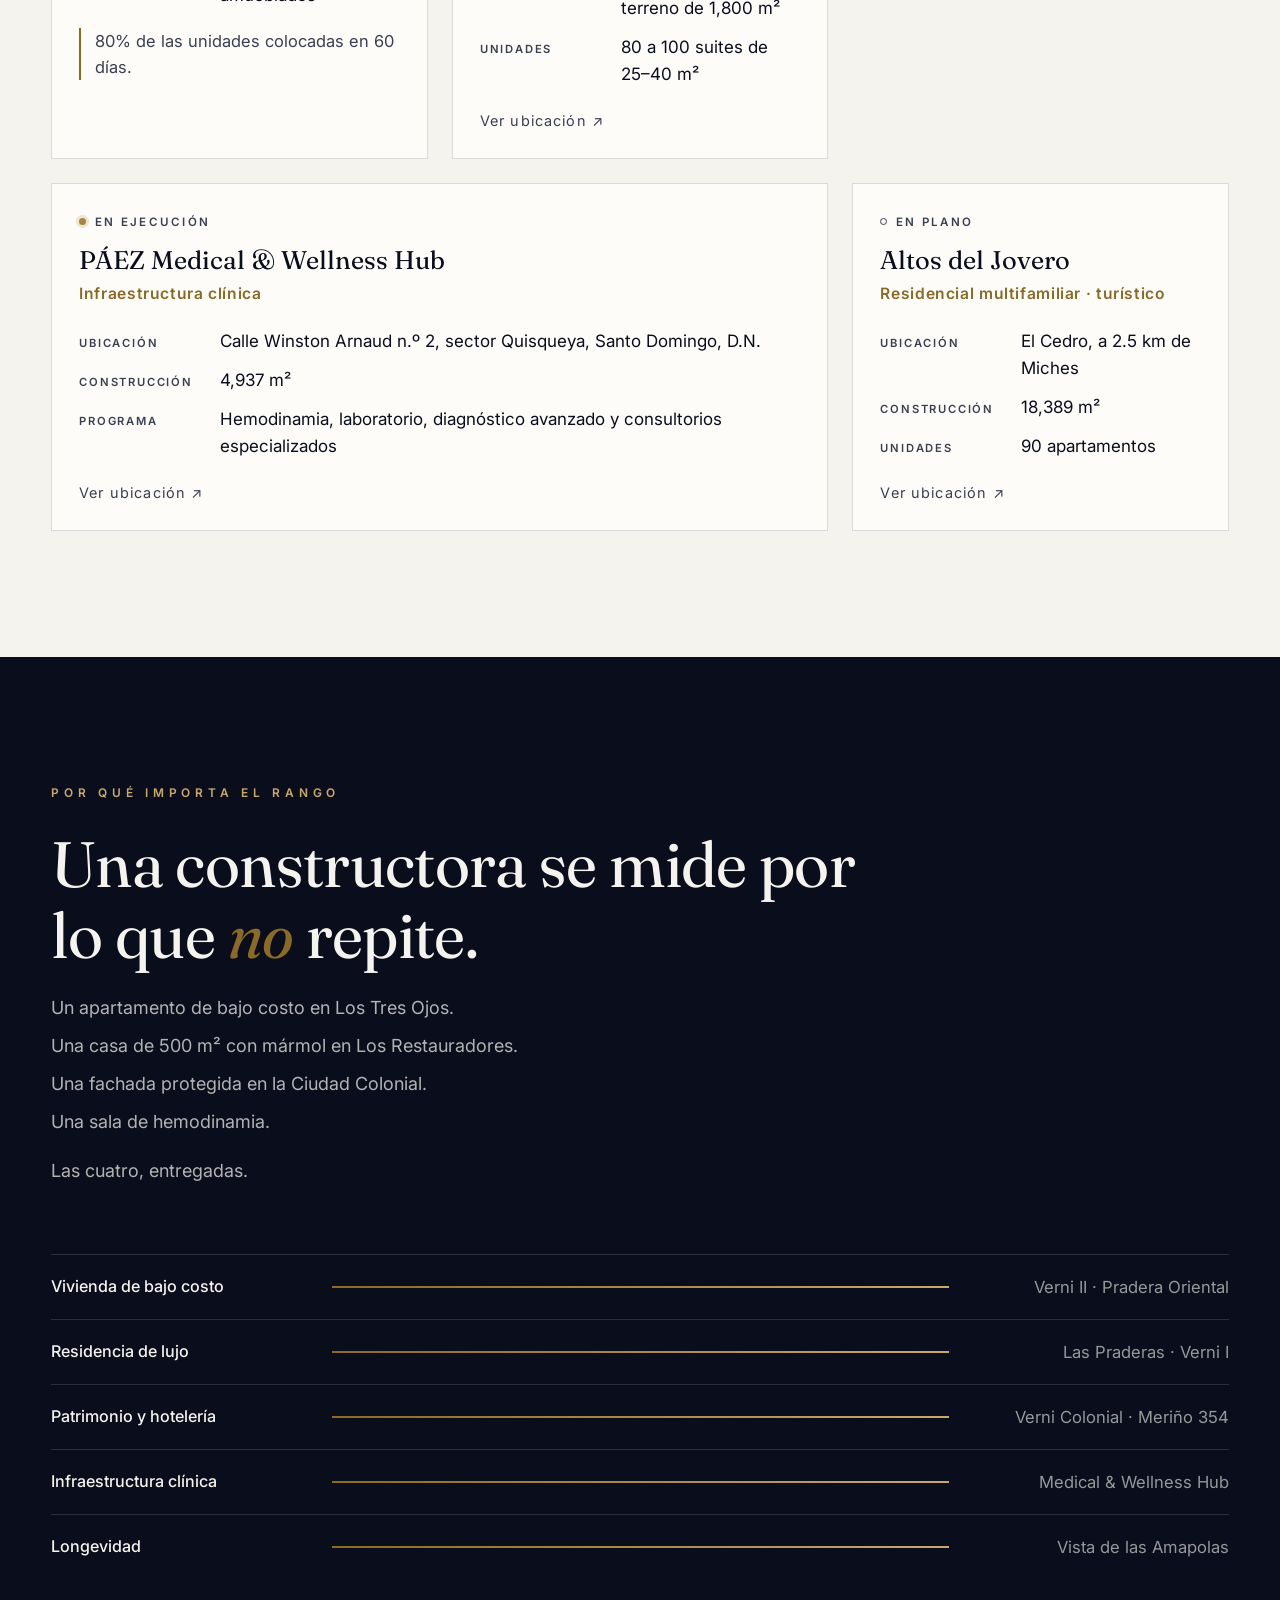
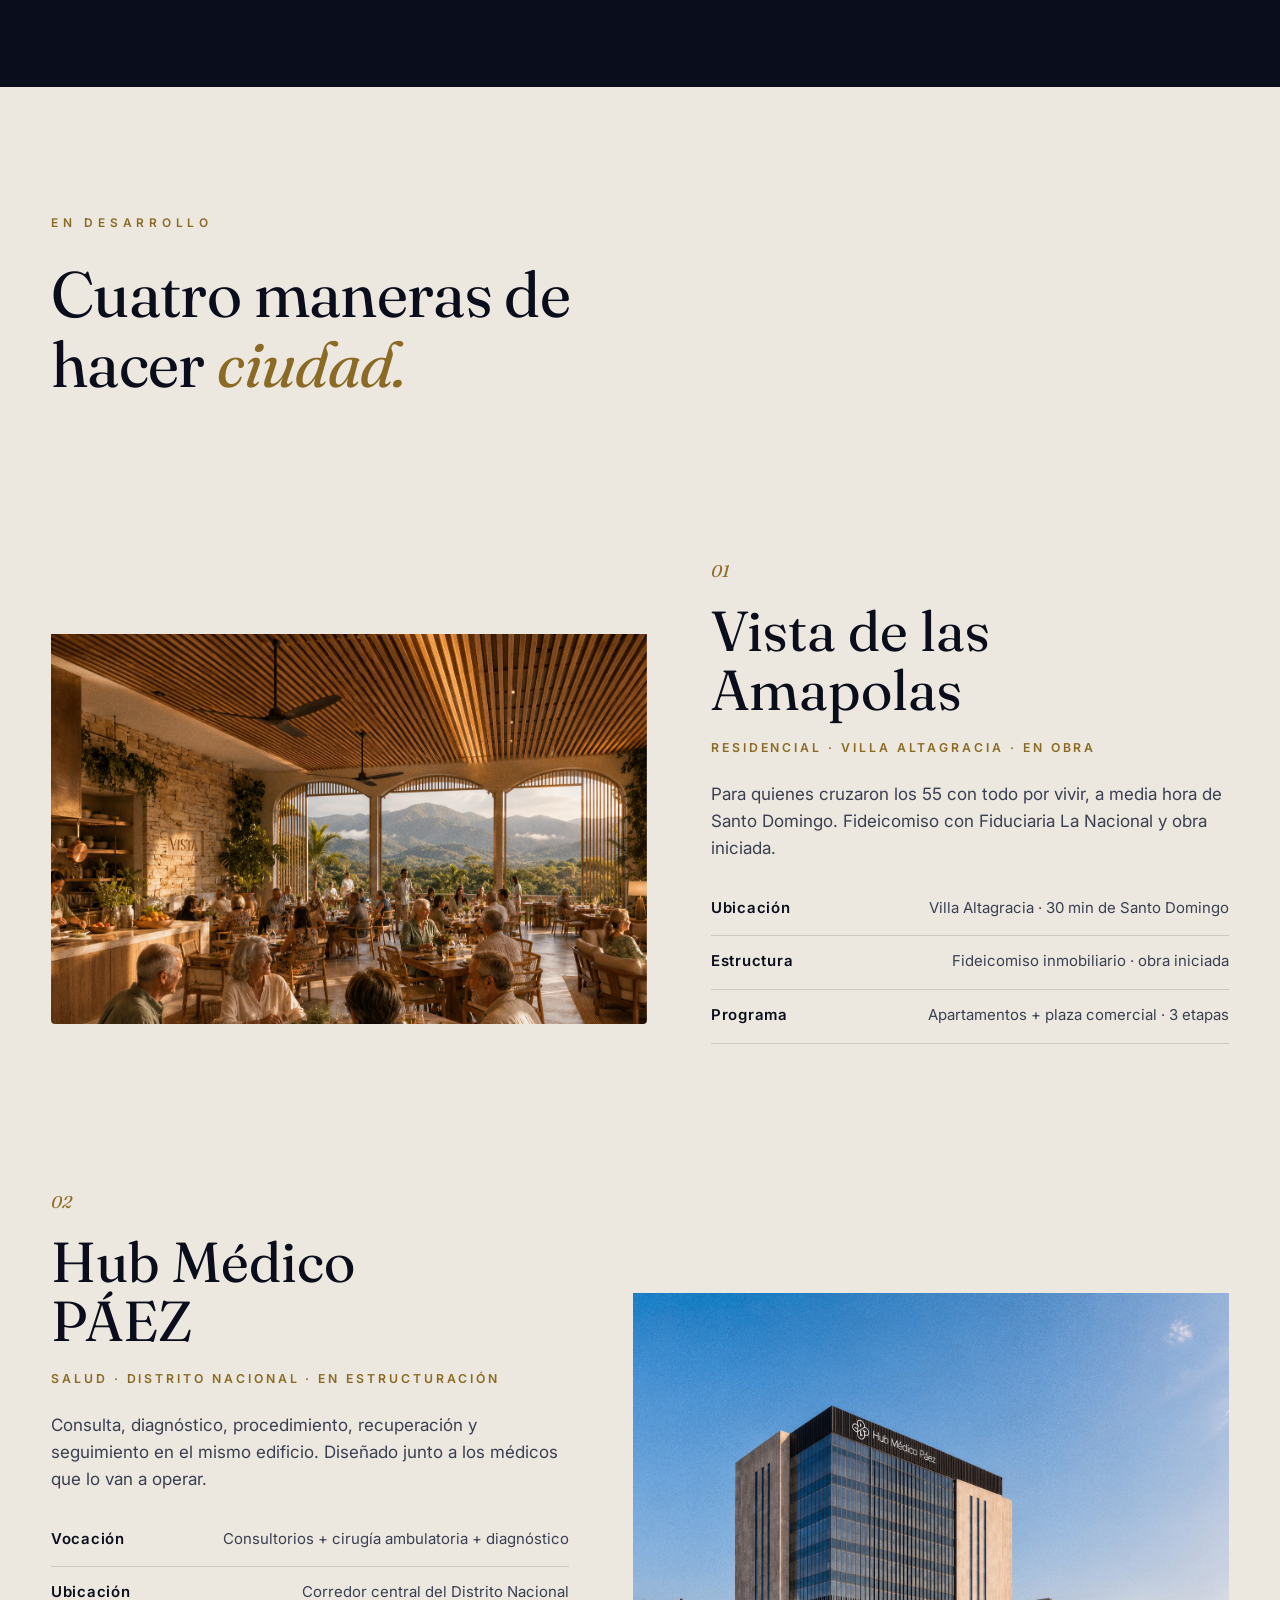
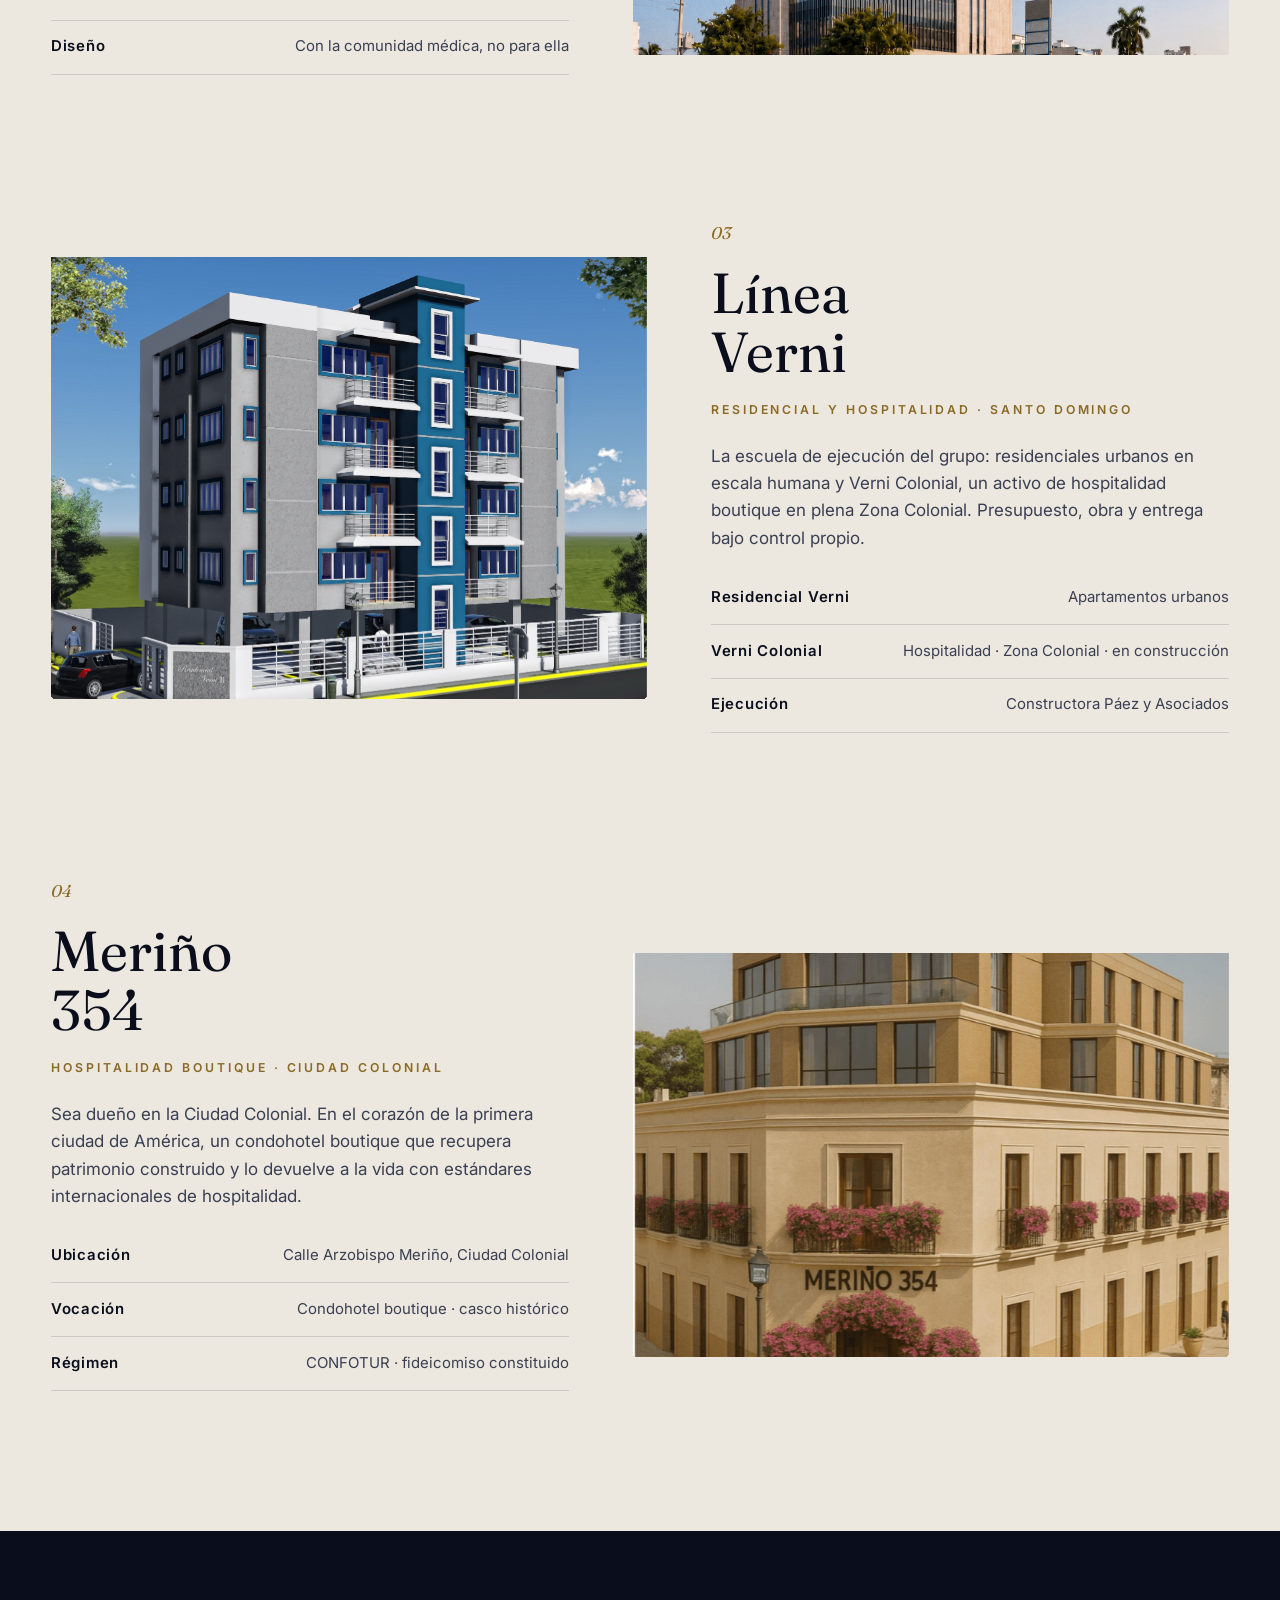
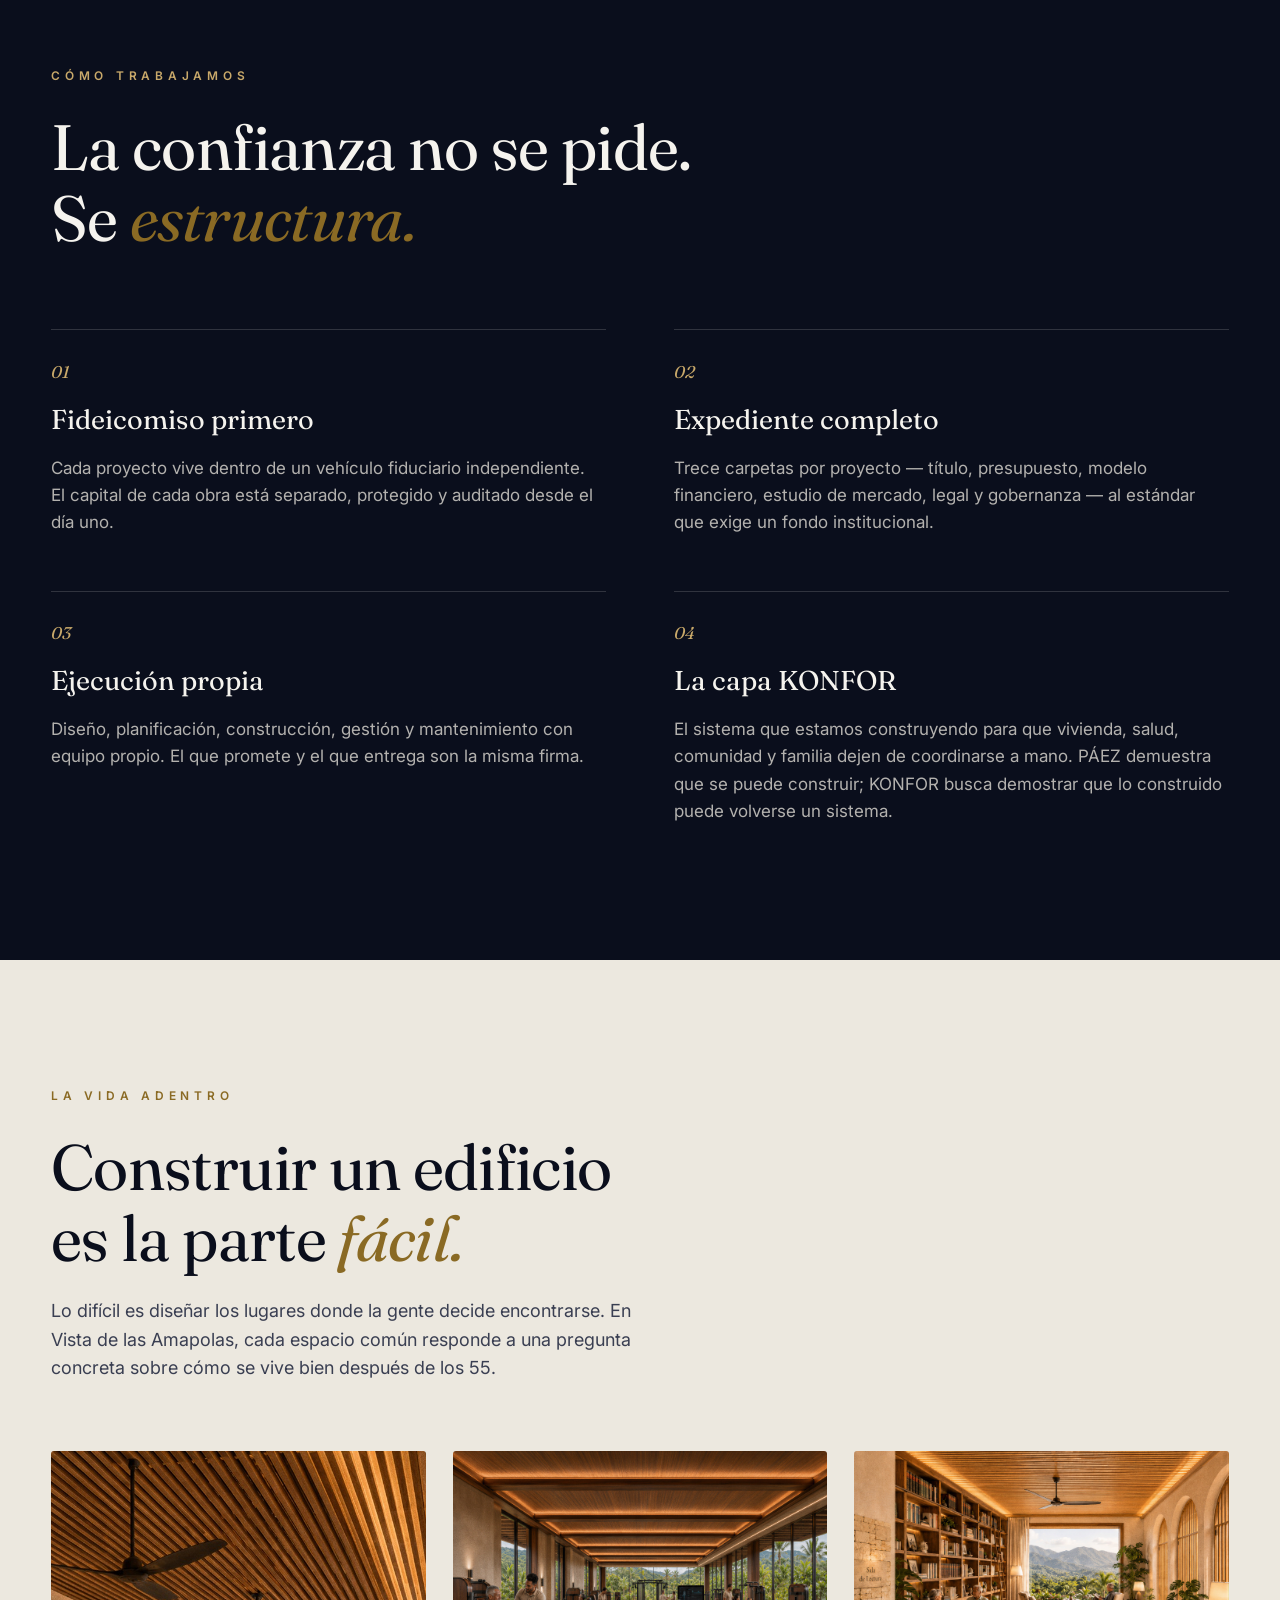
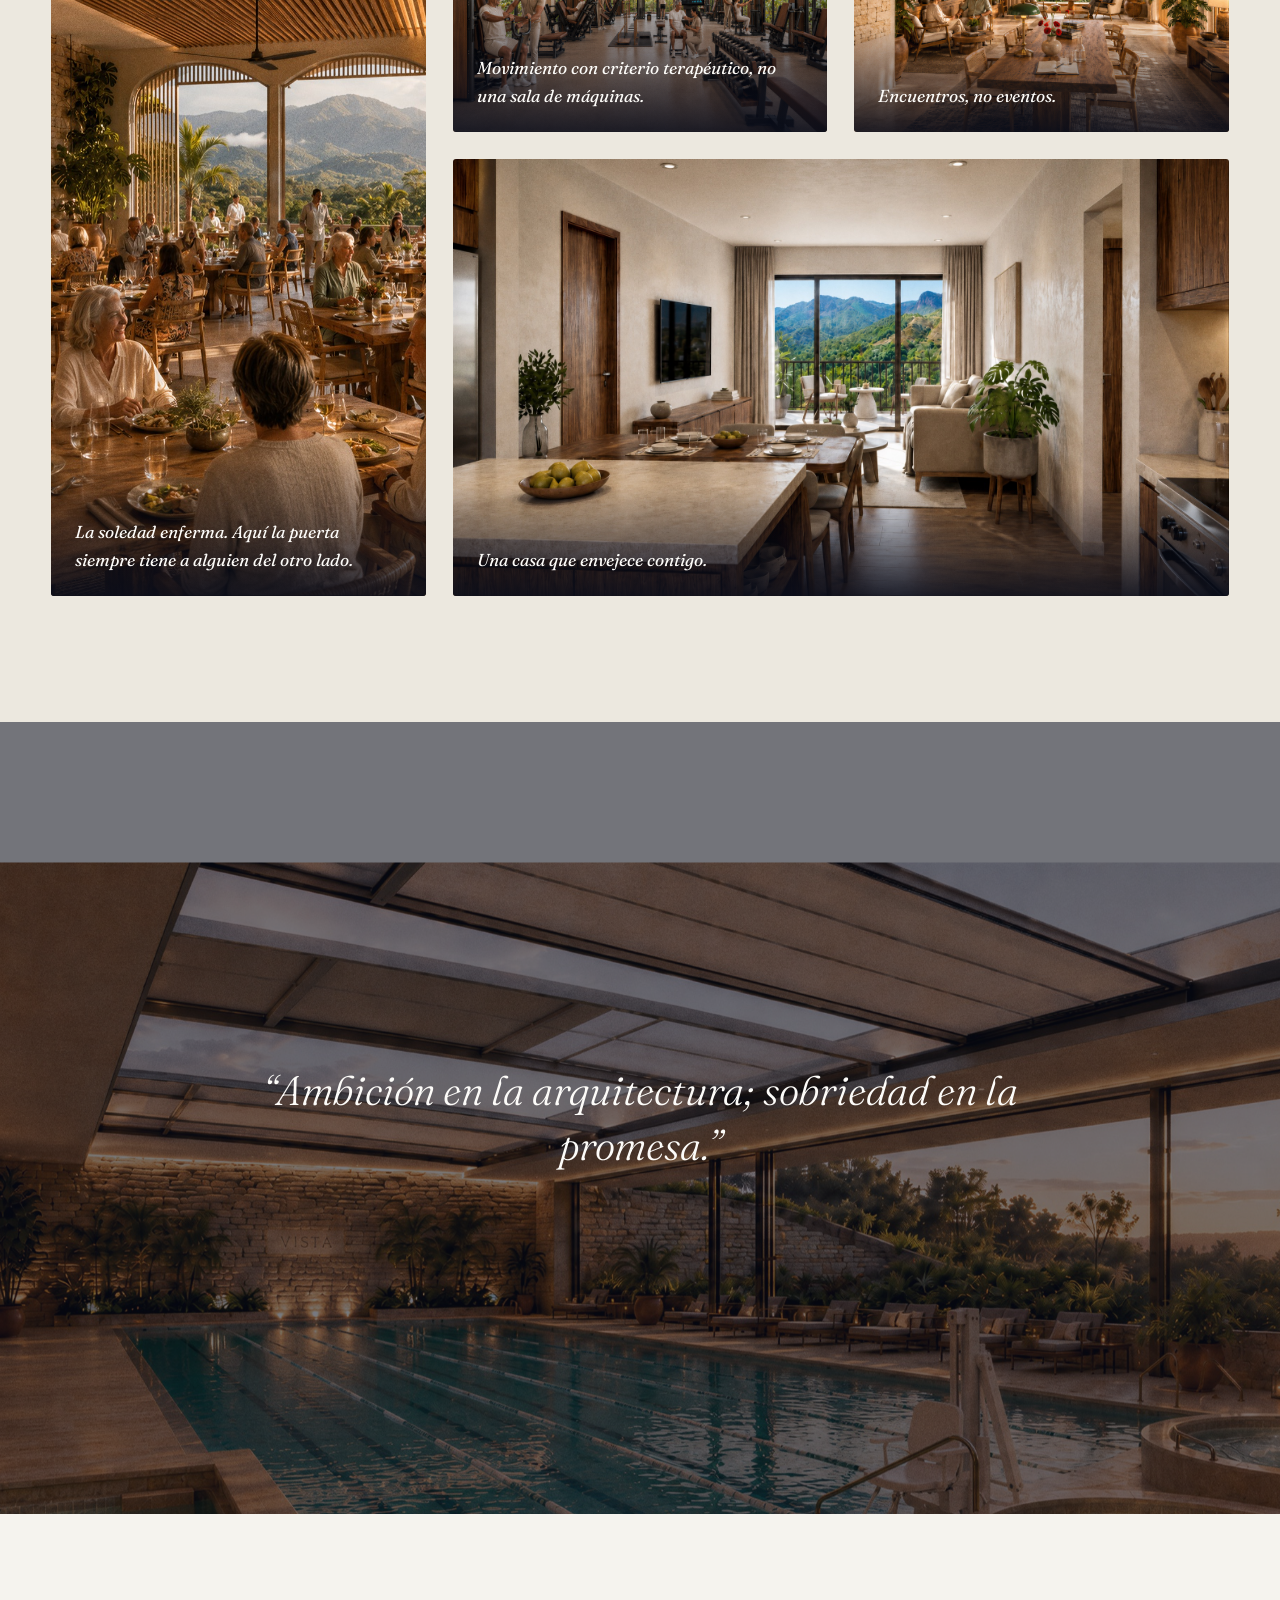
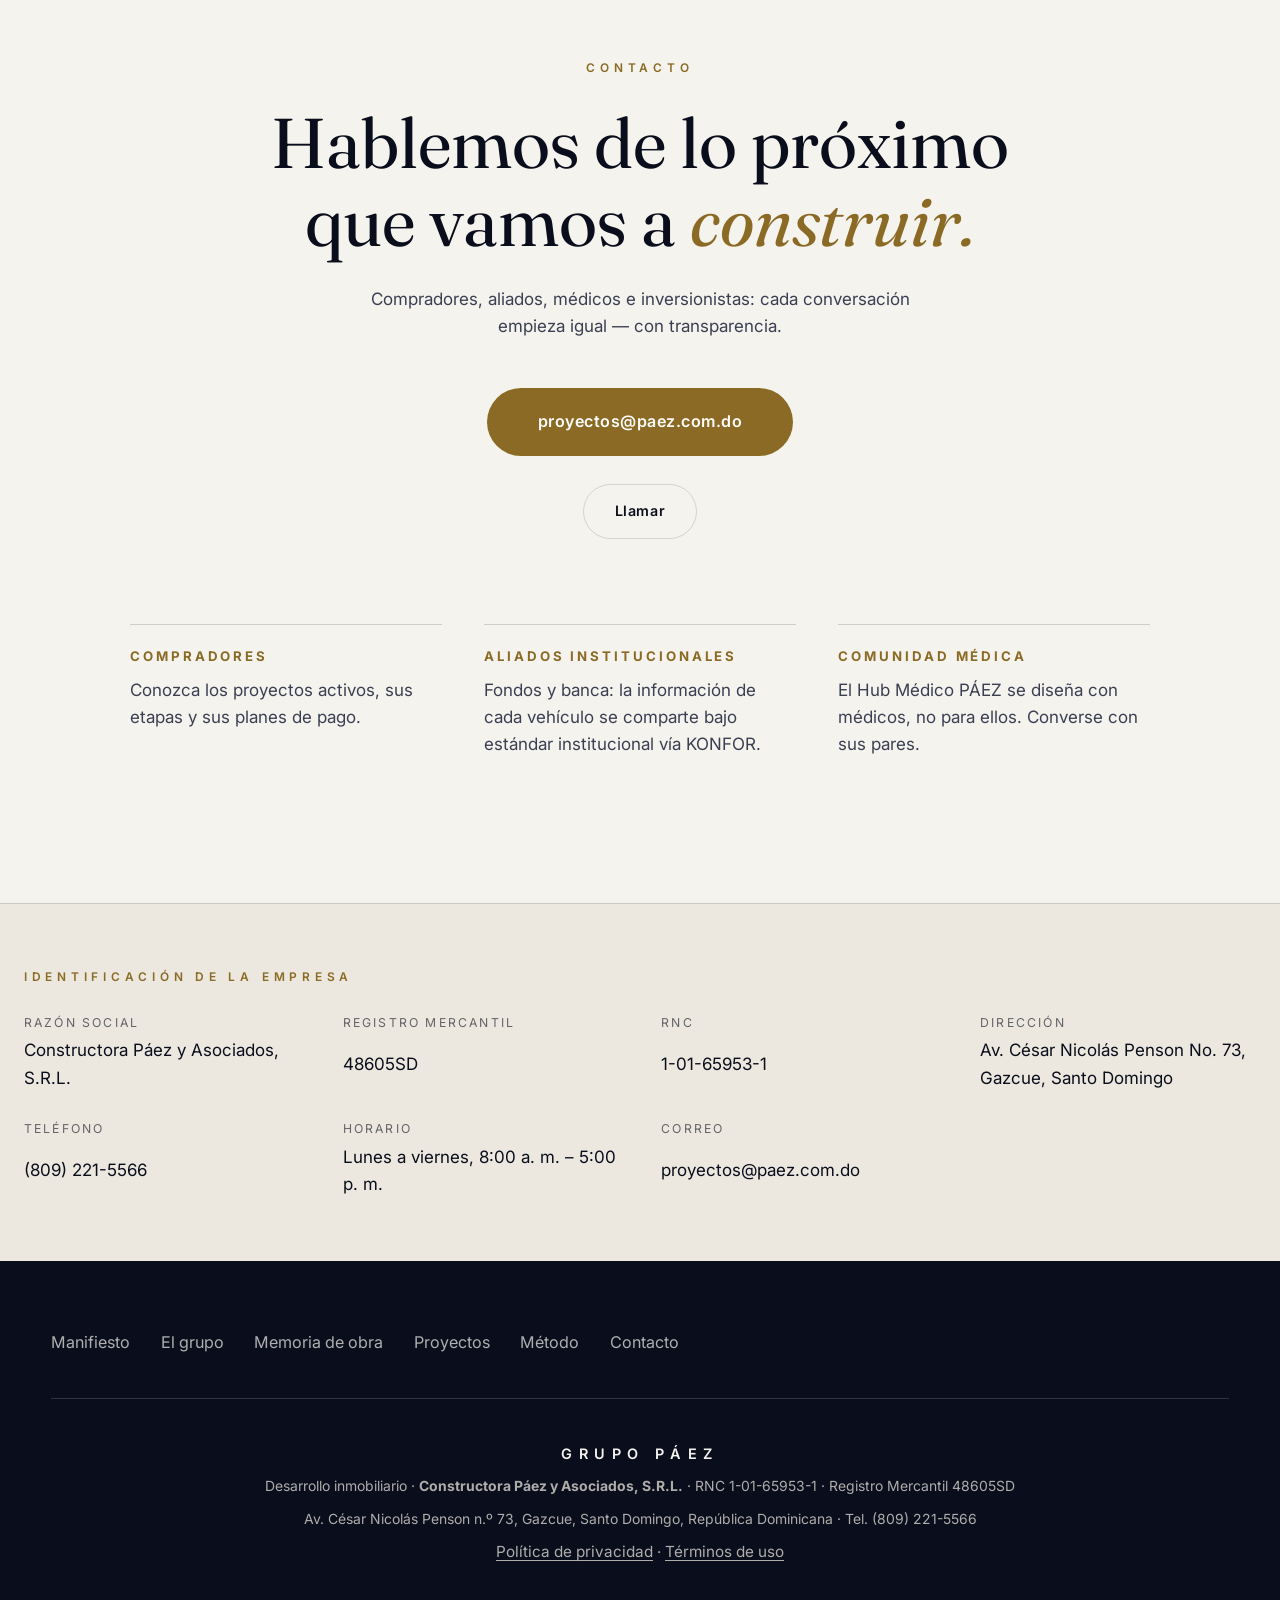
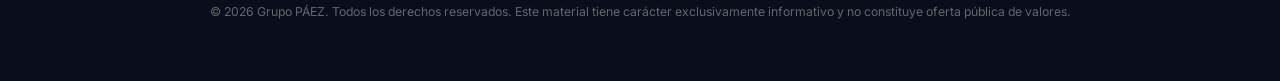
==== commit 1392ad71: "Declarar la identidad legal verificable en el sitio de Páez El sitio va a ser el que se declare ante" ====
--- a/index.html
+++ b/index.html
@@ -515,7 +515,8 @@
   </nav>
   <div class="footer-inner">
     <p class="footer-brand">GRUPO PÁEZ</p>
-    <p class="footer-line">Desarrollo inmobiliario · Santo Domingo, República Dominicana</p>
+    <p class="footer-line">Desarrollo inmobiliario · <strong>Constructora Páez y Asociados, S.R.L.</strong> · RNC 1-01-65953-1 · Registro Mercantil 48605SD</p>
+    <p class="footer-line">Av. César Nicolás Penson n.º 73, Gazcue, Santo Domingo, República Dominicana · Tel. <a href="tel:+18092215566">(809) 221-5566</a></p>
     <p class="footer-links"><a href="privacidad.html">Política de privacidad</a> · <a href="terminos.html">Términos de uso</a></p>
     <p class="footer-legal">© 2026 Grupo PÁEZ. Todos los derechos reservados. Este material tiene carácter exclusivamente informativo y no constituye oferta pública de valores.</p>
   </div>
